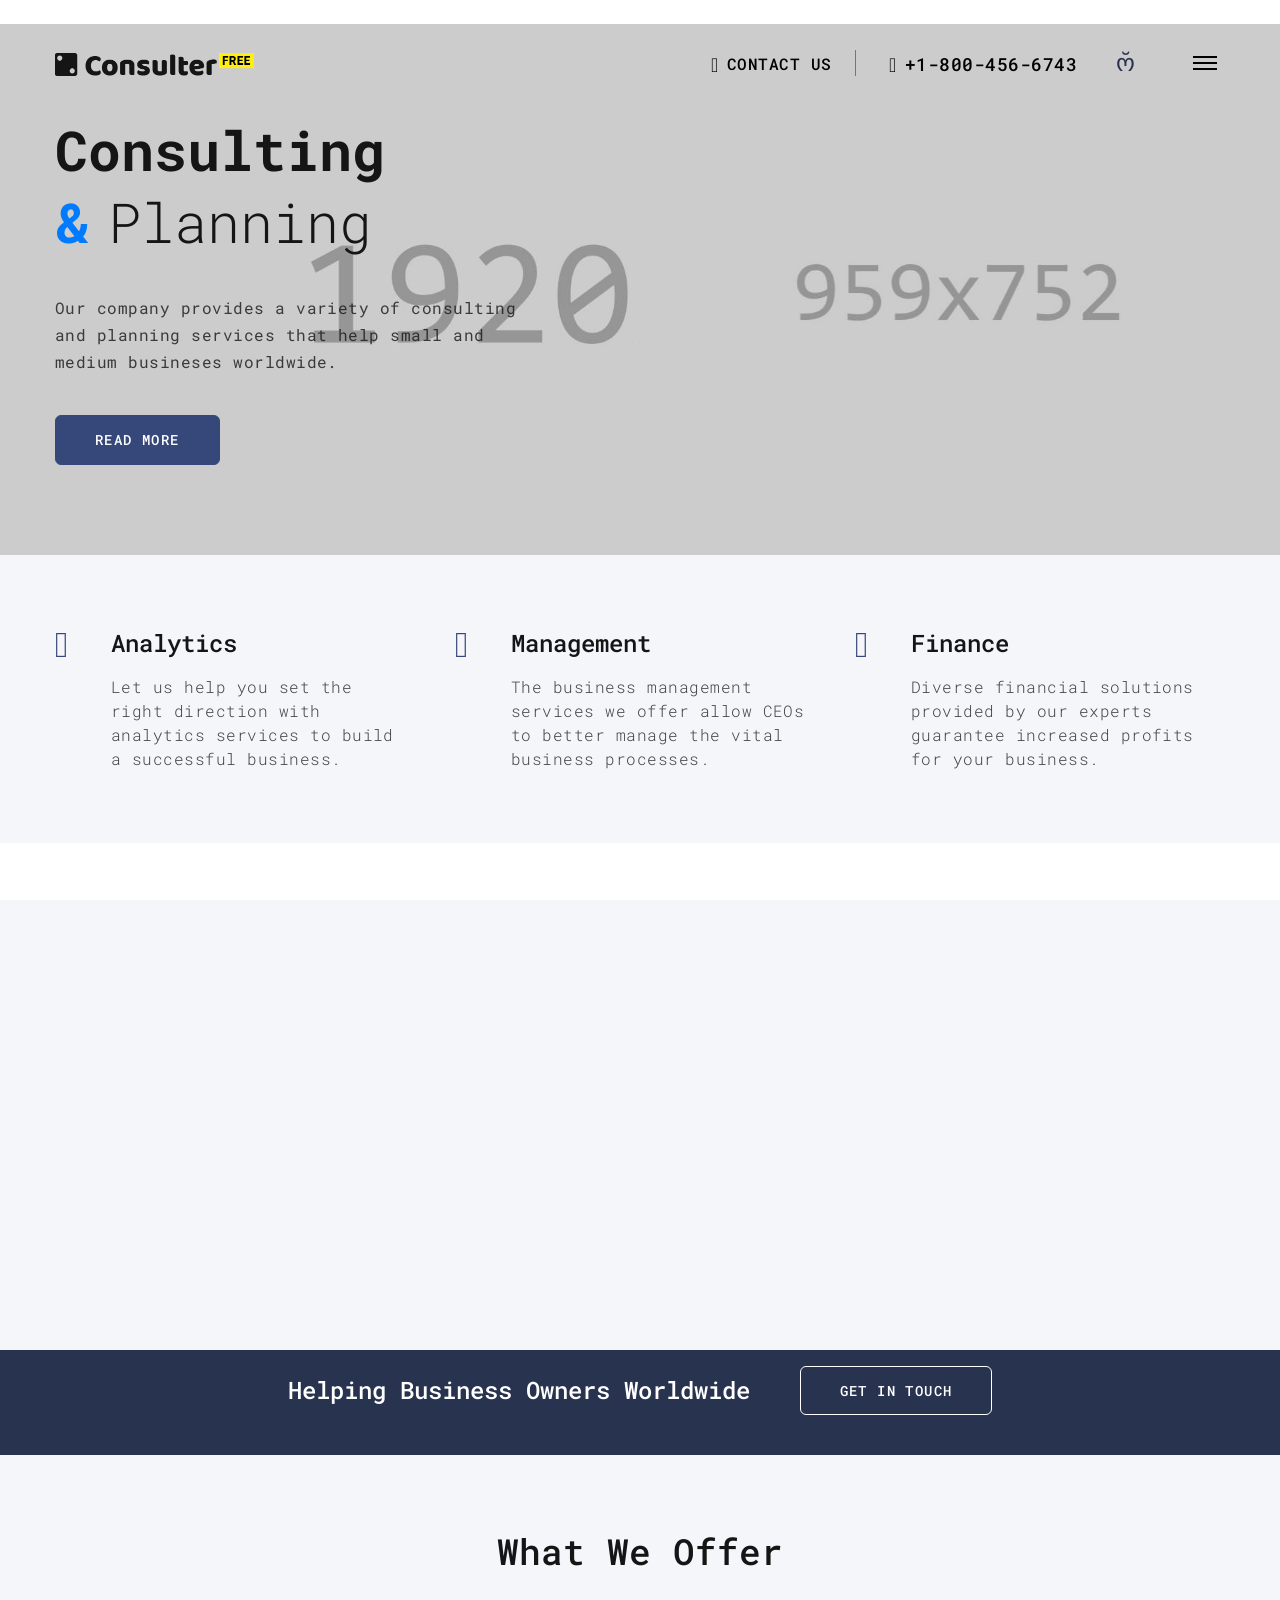
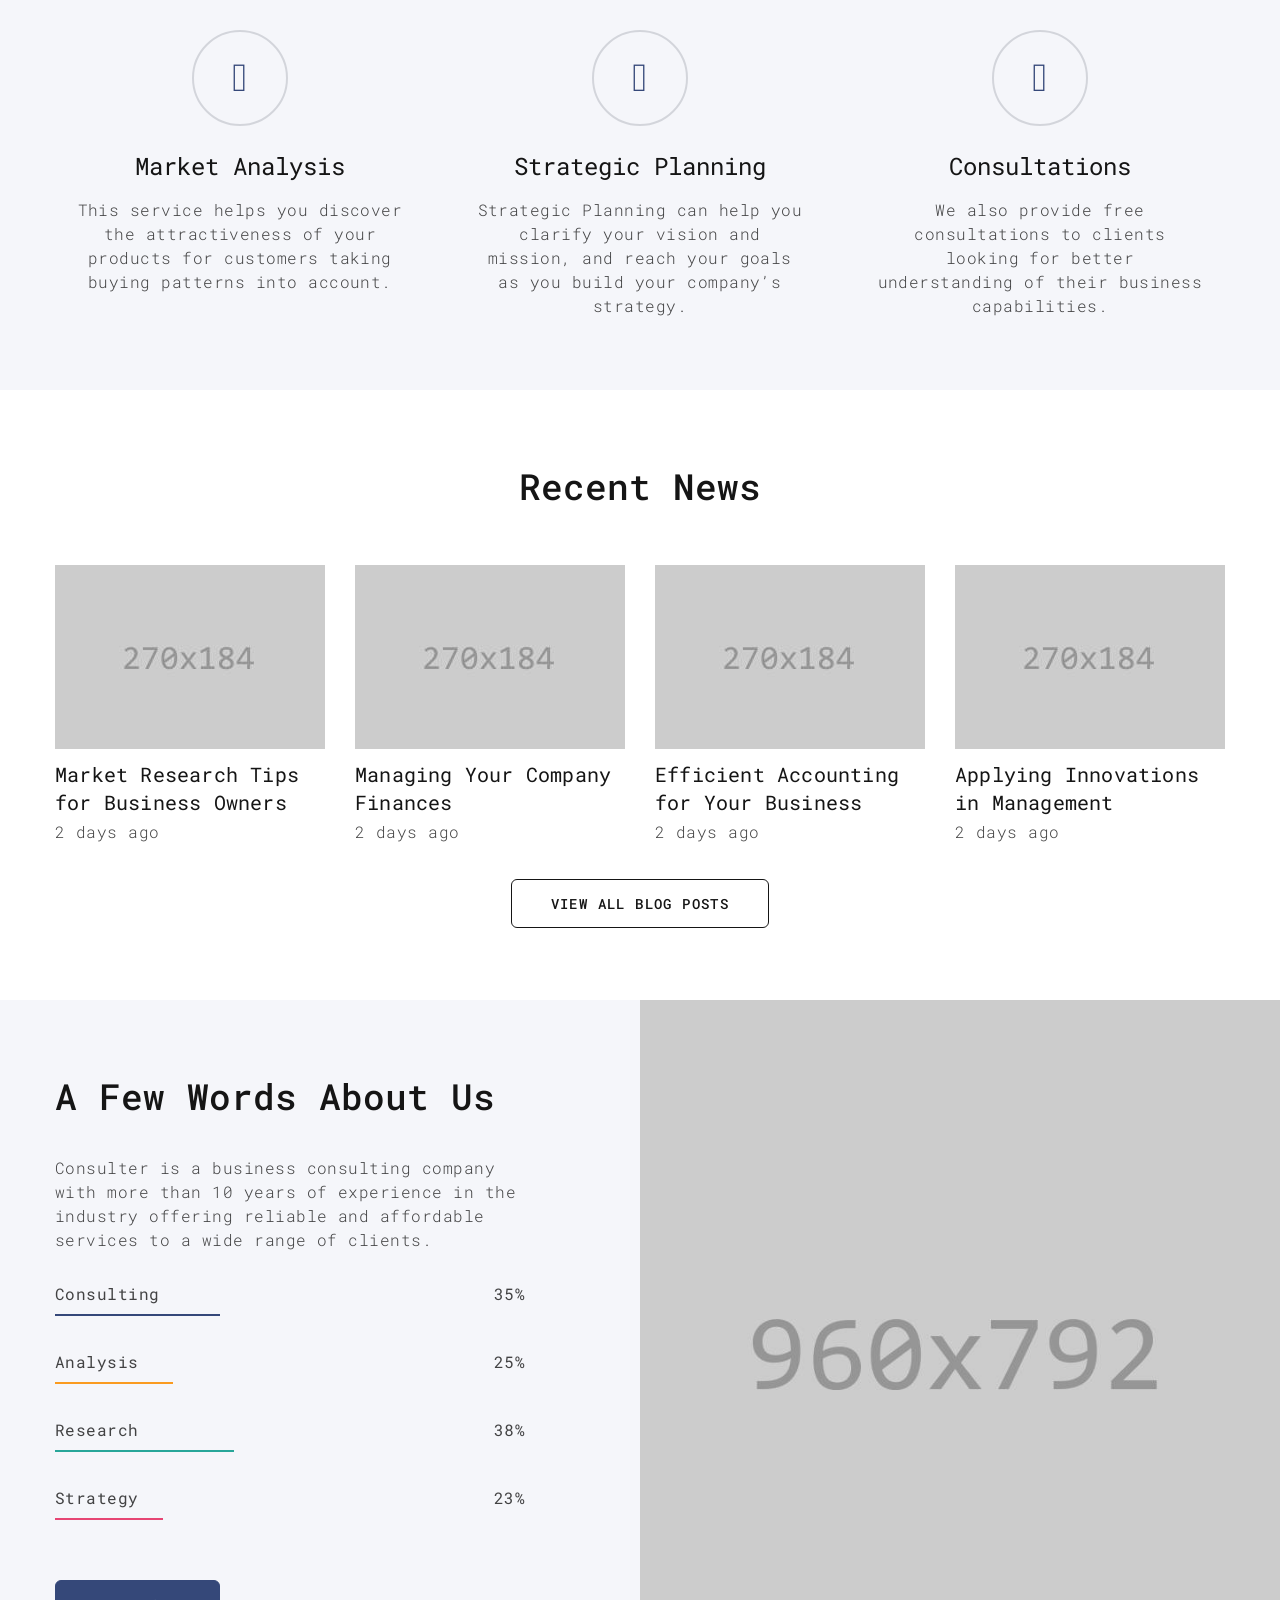
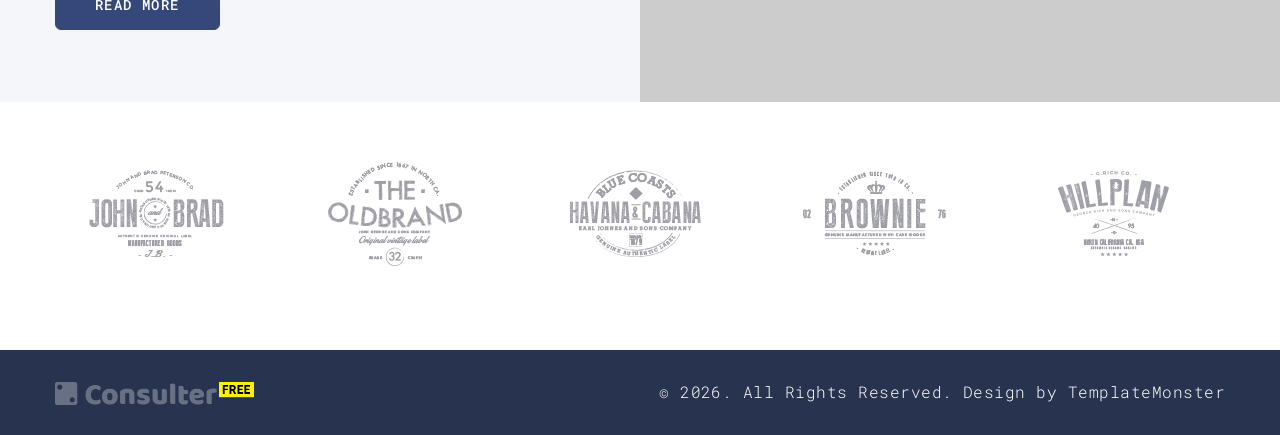
==== index.html @ d1832d79 "Add files via upload" ====
<!DOCTYPE html>
<html class="wide wow-animation" lang="en">
  <head>
    <title>Home</title>
    <meta name="format-detection" content="telephone=no">
    <meta name="viewport" content="width=device-width height=device-height initial-scale=1.0 maximum-scale=1.0 user-scalable=0">
    <meta http-equiv="X-UA-Compatible" content="IE=edge">
    <meta charset="utf-8">
    <link rel="icon" href="images/favicon.ico" type="image/x-icon">
    <!-- Stylesheets-->
    <link rel="stylesheet" type="text/css" href="//fonts.googleapis.com/css?family=Roboto+Mono:300,400,500,700">
    <link rel="stylesheet" href="css/bootstrap.css">
    <link rel="stylesheet" href="css/fonts.css">
    <link rel="stylesheet" href="css/style.css">
    <!--[if lt IE 10]>
    <div style="background: #212121; padding: 10px 0; box-shadow: 3px 3px 5px 0 rgba(0,0,0,.3); clear: both; text-align:center; position: relative; z-index:1;"><a href="http://windows.microsoft.com/en-US/internet-explorer/"><img src="images/ie8-panel/warning_bar_0000_us.jpg" border="0" height="42" width="820" alt="You are using an outdated browser. For a faster, safer browsing experience, upgrade for free today."></a></div>
    <script src="js/html5shiv.min.js"></script>
    <![endif]-->
  </head>
  <body>
    <div class="page">
      <!-- Page Header--><a class="banner banner-top" href="https://www.templatemonster.com/website-templates/monstroid2.html" target="_blank"><img src="images/monstroid.jpg" alt="" height="0"/></a>
      <header class="section page-header" style="position: relative">
        <!-- RD Navbar-->
        <div class="rd-navbar-wrap rd-navbar-absolute">
          <nav class="rd-navbar rd-navbar-thin" data-layout="rd-navbar-fixed" data-sm-layout="rd-navbar-fixed" data-md-layout="rd-navbar-fixed" data-md-device-layout="rd-navbar-fixed" data-lg-layout="rd-navbar-static" data-lg-device-layout="rd-navbar-fixed" data-xl-layout="rd-navbar-static" data-xl-device-layout="rd-navbar-fixed" data-xxl-layout="rd-navbar-static" data-xxl-device-layout="rd-navbar-static" data-lg-stick-up-offset="46px" data-xl-stick-up-offset="46px" data-xxl-stick-up-offset="46px" data-lg-stick-up="true" data-xl-stick-up="true" data-xxl-stick-up="true">
            <div class="rd-navbar-main-outer">
              <button class="rd-navbar-collapse-toggle rd-navbar-fixed-element-2" data-rd-navbar-toggle=".rd-navbar-collapse"><span></span></button>
              <div class="rd-navbar-main">
                <!-- RD Navbar Panel-->
                <div class="rd-navbar-panel">
                  <!-- RD Navbar Toggle-->
                  <button class="rd-navbar-toggle" data-rd-navbar-toggle="#rd-navbar-nav-wrap-1, #rd-navbar-hidden-1"><span></span></button>
                  <!-- RD Navbar Brand--><a class="rd-navbar-brand" href="index.html"><img src="images/logo-default-398x45.png" alt="" width="199" height="22"/></a>
                  <div class="rd-navbar-block" id="rd-navbar-hidden-1">
                    <div class="rd-navbar-collapse">
                      <ul class="list-inline-bordered rd-navbar-list">
                        <li><span class="icon mdi mdi-comment-text-outline"></span><a href="contacts.html">Contact us</a></li>
                        <li><span class="icon mdi mdi-cellphone-android"></span><a href="tel:#">+1-800-456-6743</a></li>
                      </ul>
                    </div>
                    <button class="rd-navbar-search-toggle" data-rd-navbar-toggle="#rd-navbar-search-1"><span></span></button>
                  </div>
                </div>
                <!-- RD Navbar Search-->
                <div class="rd-navbar-search" id="rd-navbar-search-1">
                  <form class="rd-search" action="#" data-search-live="rd-search-results-live-1" method="GET">
                    <div class="form-wrap">
                      <label class="form-label" for="rd-navbar-search-form-input-1">Search...</label>
                      <input class="form-input rd-navbar-search-form-input" id="rd-navbar-search-form-input-1" type="text" name="s" autocomplete="off">
                      <div class="rd-search-results-live" id="rd-search-results-live-1"></div>
                    </div>
                    <button class="rd-search-form-submit fa-search" type="submit"></button>
                  </form>
                </div>
                <div class="rd-navbar-nav-wrap" id="rd-navbar-nav-wrap-1">
                  <!-- RD Navbar Brand--><a class="rd-navbar-brand" href="index.html"><img src="images/logo-default-398x45.png" alt="" width="199" height="22"/></a>
                  <!-- RD Navbar Nav-->
                  <ul class="rd-navbar-nav">
                    <li class="rd-nav-item active"><a class="rd-nav-link" href="index.html">Home</a>
                    </li>
                    <li class="rd-nav-item"><a class="rd-nav-link" href="our-founder.html">Our Founder</a>
                    </li>
                    <li class="rd-nav-item"><a class="rd-nav-link" href="typography.html">Typography</a>
                    </li>
                    <li class="rd-nav-item"><a class="rd-nav-link" href="contacts.html">Contacts</a>
                    </li>
                  </ul>
                </div>
              </div>
            </div>
          </nav>
        </div>
      </header>
      <!-- FScreen-->
      <section class="section section-halfscreen bg-image" style="background-image: url(images/header-bg.jpg);">
        <div class="section-halfscreen-inner">
          <div class="section-halfscreen-image wow fadeIn" style="background-image: url(images/screens-1-960x752.jpg);"></div>
          <div class="container">
            <div class="row">
              <div class="col-md-6 col-lg-5">
                <div class="section-halfscreen-content">
                  <div class="wow-outer heading-3">
                    <h2 class="wow fadeInUp" data-wow-delay=".2s"><span class="font-weight-bold">Consulting</span><br><span class="font-weight-bold sumbol text-primary">&</span><span class="font-weight-light">Planning</span></h2>
                  </div>
                  <div class="wow-outer p">
                    <p class="custom-article wow fadeInDown" data-wow-delay=".2s">Our company provides a variety of consulting and planning services that help small and medium busineses worldwide.</p>
                  </div><a class="button button-primary button-winona wow fadeIn" href="#">Read More</a>
                </div>
              </div>
            </div>
          </div>
        </div>
      </section>
      <div class="tabs-horizontal"></div>
      <!-- Small Features-->
      <section class="section section-lg bg-gray-100">
        <div class="container">
          <div class="row row-30">
            <div class="col-sm-6 col-lg-4 wow-outer">
              <!-- Box Minimal-->
              <article class="box-minimal">
                <div class="box-minimal-icon linearicons-pie-chart wow fadeIn"></div>
                <div class="box-minimal-main wow-outer">
                  <h4 class="box-minimal-title wow slideInDown">Analytics</h4>
                  <p class="wow fadeInUpSmall">Let us help you set the right direction with analytics services to build a successful business.</p>
                </div>
              </article>
            </div>
            <div class="col-sm-6 col-lg-4 wow-outer">
              <!-- Box Minimal-->
              <article class="box-minimal">
                <div class="box-minimal-icon linearicons-briefcase wow fadeIn" data-wow-delay=".1s"></div>
                <div class="box-minimal-main wow-outer">
                  <h4 class="box-minimal-title wow slideInDown" data-wow-delay=".1s">Management</h4>
                  <p class="wow fadeInUpSmall" data-wow-delay=".1s">The business management services we offer allow CEOs to better manage the vital business processes.</p>
                </div>
              </article>
            </div>
            <div class="col-sm-6 col-lg-4 wow-outer">
              <!-- Box Minimal-->
              <article class="box-minimal">
                <div class="box-minimal-icon linearicons-credit-card wow fadeIn" data-wow-delay=".2s"></div>
                <div class="box-minimal-main wow-outer">
                  <h4 class="box-minimal-title wow slideInDown" data-wow-delay=".2s">Finance</h4>
                  <p class="wow fadeInUpSmall" data-wow-delay=".2s">Diverse financial solutions provided by our experts guarantee increased profits for your business.</p>
                </div>
              </article>
            </div>
          </div>
        </div>
      </section>
      <!-- Advantages and Achievements-->
      <section class="section section-lg text-center">
        <div class="container">
          <h3 class="wow-outer"><span class="wow slideInUp">Our Achievements</span></h3>
          <p class="wow-outer"><span class="text-width-1 wow slideInDown">Since our establishment in 2002, our team has achieved a lot. Below are some statistics and interesting facts about our business consulting company.</span></p>
          <div class="row row-50">
            <div class="col-6 col-md-3 wow-outer">
              <!-- Counter Minimal-->
              <article class="counter-minimal wow slideInDown">
                <div class="counter-minimal-icon linearicons-star"></div>
                <div class="counter-minimal-main">
                  <div class="counter">12</div>
                </div>
                <h5 class="counter-minimal-title">International Awards</h5>
              </article>
            </div>
            <div class="col-6 col-md-3 wow-outer">
              <!-- Counter Minimal-->
              <article class="counter-minimal wow slideInDown">
                <div class="counter-minimal-icon linearicons-folder"></div>
                <div class="counter-minimal-main">
                  <div class="counter">99</div><span class="value">%</span>
                </div>
                <h5 class="counter-minimal-title">Satisfied Clients</h5>
              </article>
            </div>
            <div class="col-6 col-md-3 wow-outer">
              <!-- Counter Minimal-->
              <article class="counter-minimal wow slideInDown">
                <div class="counter-minimal-icon linearicons-flag"></div>
                <div class="counter-minimal-main">
                  <div class="counter">15</div>
                </div>
                <h5 class="counter-minimal-title">Years of Experience</h5>
              </article>
            </div>
            <div class="col-6 col-md-3 wow-outer">
              <!-- Counter Minimal-->
              <article class="counter-minimal wow slideInDown">
                <div class="counter-minimal-icon linearicons-lamp"></div>
                <div class="counter-minimal-main">
                  <div class="counter">54</div>
                </div>
                <h5 class="counter-minimal-title">Qualified Employees</h5>
              </article>
            </div>
          </div>
        </div>
      </section>
      <!-- CTA Thin-->
      <section class="section section-xs bg-primary-darken text-center">
        <div class="container">
          <div class="row justify-content-center">
            <div class="col-sm-10 col-md-12">
              <div class="box-cta-thin">
                <h4 class="title wow-outer"><span class="wow slideInRight">Helping Business Owners Worldwide</span></h4>
                <div class="wow-outer button-outer"><a class="button button-white-outline button-winona wow slideInLeft" href="contacts.html">Get in Touch</a></div>
              </div>
            </div>
          </div>
        </div>
      </section>
      <!-- Services-->
      <section class="section section-lg bg-gray-100 text-center">
        <div class="container">
          <h3 class="wow-outer"><span class="wow slideInUp">What We Offer</span></h3>
          <div class="row row-30">
            <div class="col-sm-6 col-lg-4 wow-outer">
              <!-- Box Creative-->
              <article class="box-creative wow slideInDown">
                <div class="box-creative-icon linearicons-power"></div>
                <h4 class="box-creative-title"><a href="#">Market Analysis</a></h4>
                <p>This service helps you discover the attractiveness of your products for customers taking buying patterns into account.</p>
              </article>
            </div>
            <div class="col-sm-6 col-lg-4 wow-outer">
              <!-- Box Creative-->
              <article class="box-creative wow slideInDown" data-wow-delay=".05s">
                <div class="box-creative-icon linearicons-binoculars"></div>
                <h4 class="box-creative-title"><a href="#">Strategic Planning</a></h4>
                <p>Strategic Planning can help you clarify your vision and mission, and reach your goals as you build your company’s strategy.</p>
              </article>
            </div>
            <div class="col-sm-6 col-lg-4 wow-outer">
              <!-- Box Creative-->
              <article class="box-creative wow slideInDown" data-wow-delay=".1s">
                <div class="box-creative-icon linearicons-bubble-text"></div>
                <h4 class="box-creative-title"><a href="#">Consultations</a></h4>
                <p>We also provide free consultations to clients looking for better understanding of their business capabilities.</p>
              </article>
            </div>
          </div>
        </div>
      </section>
      <!-- Recent News-->
      <section class="section section-lg text-center">
        <div class="container">
          <h3 class="wow-outer"><span class="wow slideInDown">Recent News</span></h3>
          <div class="row row-30">
            <div class="col-sm-6 col-md-4 col-lg-3 wow-outer">
              <!-- Post Tiny-->
              <article class="post-tiny wow fadeSlideInDown"><a class="post-tiny-media" href="#"><img src="images/blog-layouts-1-270x184.jpg" alt="" width="270" height="184"/></a>
                <h5 class="post-tiny-title"><a href="#">Market Research Tips for Business Owners</a></h5>
                <time class="post-tiny-time" datetime="2017">2 days ago</time>
              </article>
            </div>
            <div class="col-sm-6 col-md-4 col-lg-3 wow-outer">
              <!-- Post Tiny-->
              <article class="post-tiny wow fadeSlideInDown" data-wow-delay=".05s"><a class="post-tiny-media" href="#"><img src="images/blog-layouts-2-270x184.jpg" alt="" width="270" height="184"/></a>
                <h5 class="post-tiny-title"><a href="#">Managing Your Company Finances</a></h5>
                <time class="post-tiny-time" datetime="2017">2 days ago</time>
              </article>
            </div>
            <div class="col-sm-6 col-md-4 col-lg-3 wow-outer">
              <!-- Post Tiny-->
              <article class="post-tiny wow fadeSlideInDown" data-wow-delay=".1s"><a class="post-tiny-media" href="#"><img src="images/blog-layouts-3-270x184.jpg" alt="" width="270" height="184"/></a>
                <h5 class="post-tiny-title"><a href="#">Efficient Accounting for Your Business</a></h5>
                <time class="post-tiny-time" datetime="2017">2 days ago</time>
              </article>
            </div>
            <div class="col-sm-6 col-md-4 col-lg-3 wow-outer">
              <!-- Post Tiny-->
              <article class="post-tiny wow fadeSlideInDown" data-wow-delay=".15s"><a class="post-tiny-media" href="#"><img src="images/blog-layouts-4-270x184.jpg" alt="" width="270" height="184"/></a>
                <h5 class="post-tiny-title"><a href="#">Applying Innovations in Management</a></h5>
                <time class="post-tiny-time" datetime="2017">2 days ago</time>
              </article>
            </div>
          </div>
          <div class="wow-outer button-outer offset-top-2"><a class="button button-dark-outline button-winona wow slideInUp" href="#">View all Blog posts</a></div>
        </div>
      </section>
      <!-- A Few Words About Us-->
      <section class="section bg-gray-100">
        <div class="range justify-content-xl-between">
          <div class="cell-lg-6 cell-xl-5 align-self-center container">
            <div class="row">
              <div class="col-md-10 cell-inner">
                <div class="section-lg inset-right-2">
                  <h3 class="wow-outer"><span class="wow slideInDown">A Few Words About Us</span></h3>
                  <p class="wow fadeIn">Consulter is a business consulting company with more than 10 years of experience in the industry offering reliable and affordable services to a wide range of clients.</p>
                  <div class="progress-linear-outer wow-outer">
                          <!-- Linear progress bar-->
                          <article class="progress-linear wow slideInDown" data-wow-delay=".05s">
                            <div class="progress-header">
                              <p>Consulting</p><span class="progress-value">90</span>
                            </div>
                            <div class="progress-bar-linear-wrap">
                              <div class="progress-bar-linear"></div>
                            </div>
                          </article>
                  </div>
                  <div class="progress-linear-outer wow-outer">
                          <!-- Linear progress bar-->
                          <article class="progress-linear progress-linear-color-1 wow slideInDown" data-wow-delay=".1s">
                            <div class="progress-header">
                              <p>Analysis</p><span class="progress-value">65</span>
                            </div>
                            <div class="progress-bar-linear-wrap">
                              <div class="progress-bar-linear"></div>
                            </div>
                          </article>
                  </div>
                  <div class="progress-linear-outer wow-outer">
                          <!-- Linear progress bar-->
                          <article class="progress-linear progress-linear-color-2 wow slideInDown" data-wow-delay=".15s">
                            <div class="progress-header">
                              <p>Research</p><span class="progress-value">100</span>
                            </div>
                            <div class="progress-bar-linear-wrap">
                              <div class="progress-bar-linear"></div>
                            </div>
                          </article>
                  </div>
                  <div class="progress-linear-outer wow-outer">
                          <!-- Linear progress bar-->
                          <article class="progress-linear progress-linear-color-3 wow slideInDown" data-wow-delay=".2s">
                            <div class="progress-header">
                              <p>Strategy</p><span class="progress-value">75</span>
                            </div>
                            <div class="progress-bar-linear-wrap">
                              <div class="progress-bar-linear"></div>
                            </div>
                          </article>
                  </div>
                  <div class="wow-outer button-outer"><a class="button button-primary button-winona wow slideInUp" href="about-me.html">Read more</a></div>
                </div>
              </div>
            </div>
          </div>
          <div class="cell-lg-6 height-fill">
            <div class="figure-card">
              <div class="figure-card-sizer"></div><img src="images/screens-2-960x762.jpg" alt="" width="960" height="762"/>
            </div>
          </div>
        </div>
      </section>
      <!-- Partners-->
      <section class="section section-sm text-center">
        <div class="container">
          <!-- Owl Carousel-->
          <div class="owl-carousel owl-carousel-1" data-items="2" data-sm-items="3" data-md-items="4" data-lg-items="5" data-dots="true" data-nav="false" data-stage-padding="0" data-loop="true" data-margin="30" data-mouse-drag="false">
            <div class="item wow-outer">
              <div class="wow slideInLeft"><a class="link-image" href="#"><img src="images/logo-john-brad-135x87.png" alt="" width="135" height="87"/></a></div>
            </div>
            <div class="item wow-outer">
              <div class="wow slideInLeft" data-wow-delay=".05s"><a class="link-image" href="#"><img src="images/logo-the-oldbrand-134x104.png" alt="" width="134" height="104"/></a></div>
            </div>
            <div class="item wow-outer">
              <div class="wow slideInLeft" data-wow-delay=".1s"><a class="link-image" href="#"><img src="images/logo-havana-cabana-132x87.png" alt="" width="132" height="87"/></a></div>
            </div>
            <div class="item wow-outer">
              <div class="wow slideInLeft" data-wow-delay=".15s"><a class="link-image" href="#"><img src="images/logo-brownie-143x85.png" alt="" width="143" height="85"/></a></div>
            </div>
            <div class="item wow-outer">
              <div class="wow slideInLeft" data-wow-delay=".2s"><a class="link-image" href="#"><img src="images/logo-hillplan-111x85.png" alt="" width="111" height="85"/></a></div>
            </div>
          </div>
        </div>
      </section>
      <!-- Page Footer--><a class="banner" href="https://www.templatemonster.com/website-templates/monstroid2.html" target="_blank"><img src="images/monstroid_big.jpg" alt="" height="0"/></a>
      <footer class="section footer-minimal bg-primary-darken">
        <div class="container"> 
          <div class="footer-minimal-inner"><a class="brand" href="index.html"><img src="images/logo-light-398x45.png" alt="" width="199" height="22"/></a>
            <!-- Rights-->
            <p class="rights"><span>&copy;&nbsp;</span><span class="copyright-year"></span>. All Rights Reserved. Design by <a href="https://www.templatemonster.com">TemplateMonster</a></p>
          </div>
        </div>
      </footer>
    </div>
    <div class="preloader"> 
      <div class="preloader-logo"><img src="images/logo-default-398x45.png" alt="" width="199" height="22"/>
      </div>
      <div class="preloader-body">
        <div id="loadingProgressG">
          <div class="loadingProgressG" id="loadingProgressG_1"></div>
        </div>
      </div>
    </div>
    <!-- Global Mailform Output-->
    <div class="snackbars" id="form-output-global"></div>
    <!-- Javascript-->
    <script src="js/core.min.js"></script>
    <script src="js/script.js"></script>
  </body>
</html>
---- css/fonts.css ----
/*
*
* Fonts
*//*
*
* Font Awesome Icons 4.7.0
* --------------------------------------------------
*/@font-face {	font-family: 'FontAwesome';	src: url("../fonts/fontawesome-webfont.eot?v=4.7.0");	src: url("../fonts/fontawesome-webfont.eot?#iefix&v=4.7.0") format("embedded-opentype"), url("../fonts/fontawesome-webfont.woff2?v=4.7.0") format("woff2"), url("../fonts/fontawesome-webfont.woff?v=4.7.0") format("woff"), url("../fonts/fontawesome-webfont.ttf?v=4.7.0") format("truetype"), url("../fonts/fontawesome-webfont.svg?v=4.7.0#fontawesomeregular") format("svg");	font-weight: normal;	font-style: normal;}.fa {	display: inline-block;	font-family: 'FontAwesome';	font-size: inherit;	text-rendering: auto;	-webkit-font-smoothing: antialiased;	-moz-osx-font-smoothing: grayscale;}[class*='fa-']:before {	font-weight: 400;	font-family: 'FontAwesome';}/* makes the font 33% larger relative to the icon container */.fa-lg {	font-size: 1.33333333em;	line-height: 0.75em;	vertical-align: -15%;}.fa-2x {	font-size: 2em;}.fa-3x {	font-size: 3em;}.fa-4x {	font-size: 4em;}.fa-5x {	font-size: 5em;}.fa-fw {	width: 1.28571429em;	text-align: center;}.fa-ul {	padding-left: 0;	margin-left: 2.14285714em;	list-style-type: none;}.fa-ul > li {	position: relative;}.fa-li {	position: absolute;	left: -2.14285714em;	width: 2.14285714em;	top: 0.14285714em;	text-align: center;}.fa-li.fa-lg {	left: -1.85714286em;}.fa-border {	padding: .2em .25em .15em;	border: solid 0.08em #eeeeee;	border-radius: .1em;}.fa-pull-left {	float: left;}.fa-pull-right {	float: right;}.fa.fa-pull-left {	margin-right: .3em;}.fa.fa-pull-right {	margin-left: .3em;}/* Deprecated as of 4.4.0 */.pull-right {	float: right;}.pull-left {	float: left;}.fa.pull-left {	margin-right: .3em;}.fa.pull-right {	margin-left: .3em;}.fa-spin {	-webkit-animation: fa-spin 2s infinite linear;	animation: fa-spin 2s infinite linear;}.fa-pulse {	-webkit-animation: fa-spin 1s infinite steps(8);	animation: fa-spin 1s infinite steps(8);}@-webkit-keyframes fa-spin {	0% {		-webkit-transform: rotate(0deg);		transform: rotate(0deg);	}	100% {		-webkit-transform: rotate(359deg);		transform: rotate(359deg);	}}@keyframes fa-spin {	0% {		-webkit-transform: rotate(0deg);		transform: rotate(0deg);	}	100% {		-webkit-transform: rotate(359deg);		transform: rotate(359deg);	}}.fa-rotate-90 {	-ms-filter: "progid:DXImageTransform.Microsoft.BasicImage(rotation=1)";	-webkit-transform: rotate(90deg);	-ms-transform: rotate(90deg);	transform: rotate(90deg);}.fa-rotate-180 {	-ms-filter: "progid:DXImageTransform.Microsoft.BasicImage(rotation=2)";	-webkit-transform: rotate(180deg);	-ms-transform: rotate(180deg);	transform: rotate(180deg);}.fa-rotate-270 {	-ms-filter: "progid:DXImageTransform.Microsoft.BasicImage(rotation=3)";	-webkit-transform: rotate(270deg);	-ms-transform: rotate(270deg);	transform: rotate(270deg);}.fa-flip-horizontal {	-ms-filter: "progid:DXImageTransform.Microsoft.BasicImage(rotation=0, mirror=1)";	-webkit-transform: scale(-1, 1);	-ms-transform: scale(-1, 1);	transform: scale(-1, 1);}.fa-flip-vertical {	-ms-filter: "progid:DXImageTransform.Microsoft.BasicImage(rotation=2, mirror=1)";	-webkit-transform: scale(1, -1);	-ms-transform: scale(1, -1);	transform: scale(1, -1);}:root .fa-rotate-90,:root .fa-rotate-180,:root .fa-rotate-270,:root .fa-flip-horizontal,:root .fa-flip-vertical {	filter: none;}.fa-stack {	position: relative;	display: inline-block;	width: 2em;	height: 2em;	line-height: 2em;	vertical-align: middle;}.fa-stack-1x,.fa-stack-2x {	position: absolute;	left: 0;	width: 100%;	text-align: center;}.fa-stack-1x {	line-height: inherit;}.fa-stack-2x {	font-size: 2em;}.fa-inverse {	color: #ffffff;}/* Font Awesome uses the Unicode Private Use Area (PUA) to ensure screen
   readers do not read off random characters that represent icons */.fa-glass:before {	content: "\f000";}.fa-music:before {	content: "\f001";}.fa-search:before {	content: "\f002";}.fa-envelope-o:before {	content: "\f003";}.fa-heart:before {	content: "\f004";}.fa-star:before {	content: "\f005";}.fa-star-o:before {	content: "\f006";}.fa-user:before {	content: "\f007";}.fa-film:before {	content: "\f008";}.fa-th-large:before {	content: "\f009";}.fa-th:before {	content: "\f00a";}.fa-th-list:before {	content: "\f00b";}.fa-check:before {	content: "\f00c";}.fa-remove:before,.fa-close:before,.fa-times:before {	content: "\f00d";}.fa-search-plus:before {	content: "\f00e";}.fa-search-minus:before {	content: "\f010";}.fa-power-off:before {	content: "\f011";}.fa-signal:before {	content: "\f012";}.fa-gear:before,.fa-cog:before {	content: "\f013";}.fa-trash-o:before {	content: "\f014";}.fa-home:before {	content: "\f015";}.fa-file-o:before {	content: "\f016";}.fa-clock-o:before {	content: "\f017";}.fa-road:before {	content: "\f018";}.fa-download:before {	content: "\f019";}.fa-arrow-circle-o-down:before {	content: "\f01a";}.fa-arrow-circle-o-up:before {	content: "\f01b";}.fa-inbox:before {	content: "\f01c";}.fa-play-circle-o:before {	content: "\f01d";}.fa-rotate-right:before,.fa-repeat:before {	content: "\f01e";}.fa-refresh:before {	content: "\f021";}.fa-list-alt:before {	content: "\f022";}.fa-lock:before {	content: "\f023";}.fa-flag:before {	content: "\f024";}.fa-headphones:before {	content: "\f025";}.fa-volume-off:before {	content: "\f026";}.fa-volume-down:before {	content: "\f027";}.fa-volume-up:before {	content: "\f028";}.fa-qrcode:before {	content: "\f029";}.fa-barcode:before {	content: "\f02a";}.fa-tag:before {	content: "\f02b";}.fa-tags:before {	content: "\f02c";}.fa-book:before {	content: "\f02d";}.fa-bookmark:before {	content: "\f02e";}.fa-print:before {	content: "\f02f";}.fa-camera:before {	content: "\f030";}.fa-font:before {	content: "\f031";}.fa-bold:before {	content: "\f032";}.fa-italic:before {	content: "\f033";}.fa-text-height:before {	content: "\f034";}.fa-text-width:before {	content: "\f035";}.fa-align-left:before {	content: "\f036";}.fa-align-center:before {	content: "\f037";}.fa-align-right:before {	content: "\f038";}.fa-align-justify:before {	content: "\f039";}.fa-list:before {	content: "\f03a";}.fa-dedent:before,.fa-outdent:before {	content: "\f03b";}.fa-indent:before {	content: "\f03c";}.fa-video-camera:before {	content: "\f03d";}.fa-photo:before,.fa-image:before,.fa-picture-o:before {	content: "\f03e";}.fa-pencil:before {	content: "\f040";}.fa-map-marker:before {	content: "\f041";}.fa-adjust:before {	content: "\f042";}.fa-tint:before {	content: "\f043";}.fa-edit:before,.fa-pencil-square-o:before {	content: "\f044";}.fa-share-square-o:before {	content: "\f045";}.fa-check-square-o:before {	content: "\f046";}.fa-arrows:before {	content: "\f047";}.fa-step-backward:before {	content: "\f048";}.fa-fast-backward:before {	content: "\f049";}.fa-backward:before {	content: "\f04a";}.fa-play:before {	content: "\f04b";}.fa-pause:before {	content: "\f04c";}.fa-stop:before {	content: "\f04d";}.fa-forward:before {	content: "\f04e";}.fa-fast-forward:before {	content: "\f050";}.fa-step-forward:before {	content: "\f051";}.fa-eject:before {	content: "\f052";}.fa-chevron-left:before {	content: "\f053";}.fa-chevron-right:before {	content: "\f054";}.fa-plus-circle:before {	content: "\f055";}.fa-minus-circle:before {	content: "\f056";}.fa-times-circle:before {	content: "\f057";}.fa-check-circle:before {	content: "\f058";}.fa-question-circle:before {	content: "\f059";}.fa-info-circle:before {	content: "\f05a";}.fa-crosshairs:before {	content: "\f05b";}.fa-times-circle-o:before {	content: "\f05c";}.fa-check-circle-o:before {	content: "\f05d";}.fa-ban:before {	content: "\f05e";}.fa-arrow-left:before {	content: "\f060";}.fa-arrow-right:before {	content: "\f061";}.fa-arrow-up:before {	content: "\f062";}.fa-arrow-down:before {	content: "\f063";}.fa-mail-forward:before,.fa-share:before {	content: "\f064";}.fa-expand:before {	content: "\f065";}.fa-compress:before {	content: "\f066";}.fa-plus:before {	content: "\f067";}.fa-minus:before {	content: "\f068";}.fa-asterisk:before {	content: "\f069";}.fa-exclamation-circle:before {	content: "\f06a";}.fa-gift:before {	content: "\f06b";}.fa-leaf:before {	content: "\f06c";}.fa-fire:before {	content: "\f06d";}.fa-eye:before {	content: "\f06e";}.fa-eye-slash:before {	content: "\f070";}.fa-warning:before,.fa-exclamation-triangle:before {	content: "\f071";}.fa-plane:before {	content: "\f072";}.fa-calendar:before {	content: "\f073";}.fa-random:before {	content: "\f074";}.fa-comment:before {	content: "\f075";}.fa-magnet:before {	content: "\f076";}.fa-chevron-up:before {	content: "\f077";}.fa-chevron-down:before {	content: "\f078";}.fa-retweet:before {	content: "\f079";}.fa-shopping-cart:before {	content: "\f07a";}.fa-folder:before {	content: "\f07b";}.fa-folder-open:before {	content: "\f07c";}.fa-arrows-v:before {	content: "\f07d";}.fa-arrows-h:before {	content: "\f07e";}.fa-bar-chart-o:before,.fa-bar-chart:before {	content: "\f080";}.fa-twitter-square:before {	content: "\f081";}.fa-facebook-square:before {	content: "\f082";}.fa-camera-retro:before {	content: "\f083";}.fa-key:before {	content: "\f084";}.fa-gears:before,.fa-cogs:before {	content: "\f085";}.fa-comments:before {	content: "\f086";}.fa-thumbs-o-up:before {	content: "\f087";}.fa-thumbs-o-down:before {	content: "\f088";}.fa-star-half:before {	content: "\f089";}.fa-heart-o:before {	content: "\f08a";}.fa-sign-out:before {	content: "\f08b";}.fa-linkedin-square:before {	content: "\f08c";}.fa-thumb-tack:before {	content: "\f08d";}.fa-external-link:before {	content: "\f08e";}.fa-sign-in:before {	content: "\f090";}.fa-trophy:before {	content: "\f091";}.fa-github-square:before {	content: "\f092";}.fa-upload:before {	content: "\f093";}.fa-lemon-o:before {	content: "\f094";}.fa-phone:before {	content: "\f095";}.fa-square-o:before {	content: "\f096";}.fa-bookmark-o:before {	content: "\f097";}.fa-phone-square:before {	content: "\f098";}.fa-twitter:before {	content: "\f099";}.fa-facebook-f:before,.fa-facebook:before {	content: "\f09a";}.fa-github:before {	content: "\f09b";}.fa-unlock:before {	content: "\f09c";}.fa-credit-card:before {	content: "\f09d";}.fa-feed:before,.fa-rss:before {	content: "\f09e";}.fa-hdd-o:before {	content: "\f0a0";}.fa-bullhorn:before {	content: "\f0a1";}.fa-bell:before {	content: "\f0f3";}.fa-certificate:before {	content: "\f0a3";}.fa-hand-o-right:before {	content: "\f0a4";}.fa-hand-o-left:before {	content: "\f0a5";}.fa-hand-o-up:before {	content: "\f0a6";}.fa-hand-o-down:before {	content: "\f0a7";}.fa-arrow-circle-left:before {	content: "\f0a8";}.fa-arrow-circle-right:before {	content: "\f0a9";}.fa-arrow-circle-up:before {	content: "\f0aa";}.fa-arrow-circle-down:before {	content: "\f0ab";}.fa-globe:before {	content: "\f0ac";}.fa-wrench:before {	content: "\f0ad";}.fa-tasks:before {	content: "\f0ae";}.fa-filter:before {	content: "\f0b0";}.fa-briefcase:before {	content: "\f0b1";}.fa-arrows-alt:before {	content: "\f0b2";}.fa-group:before,.fa-users:before {	content: "\f0c0";}.fa-chain:before,.fa-link:before {	content: "\f0c1";}.fa-cloud:before {	content: "\f0c2";}.fa-flask:before {	content: "\f0c3";}.fa-cut:before,.fa-scissors:before {	content: "\f0c4";}.fa-copy:before,.fa-files-o:before {	content: "\f0c5";}.fa-paperclip:before {	content: "\f0c6";}.fa-save:before,.fa-floppy-o:before {	content: "\f0c7";}.fa-square:before {	content: "\f0c8";}.fa-navicon:before,.fa-reorder:before,.fa-bars:before {	content: "\f0c9";}.fa-list-ul:before {	content: "\f0ca";}.fa-list-ol:before {	content: "\f0cb";}.fa-strikethrough:before {	content: "\f0cc";}.fa-underline:before {	content: "\f0cd";}.fa-table:before {	content: "\f0ce";}.fa-magic:before {	content: "\f0d0";}.fa-truck:before {	content: "\f0d1";}.fa-pinterest:before {	content: "\f0d2";}.fa-pinterest-square:before {	content: "\f0d3";}.fa-google-plus-square:before {	content: "\f0d4";}.fa-google-plus:before {	content: "\f0d5";}.fa-money:before {	content: "\f0d6";}.fa-caret-down:before {	content: "\f0d7";}.fa-caret-up:before {	content: "\f0d8";}.fa-caret-left:before {	content: "\f0d9";}.fa-caret-right:before {	content: "\f0da";}.fa-columns:before {	content: "\f0db";}.fa-unsorted:before,.fa-sort:before {	content: "\f0dc";}.fa-sort-down:before,.fa-sort-desc:before {	content: "\f0dd";}.fa-sort-up:before,.fa-sort-asc:before {	content: "\f0de";}.fa-envelope:before {	content: "\f0e0";}.fa-linkedin:before {	content: "\f0e1";}.fa-rotate-left:before,.fa-undo:before {	content: "\f0e2";}.fa-legal:before,.fa-gavel:before {	content: "\f0e3";}.fa-dashboard:before,.fa-tachometer:before {	content: "\f0e4";}.fa-comment-o:before {	content: "\f0e5";}.fa-comments-o:before {	content: "\f0e6";}.fa-flash:before,.fa-bolt:before {	content: "\f0e7";}.fa-sitemap:before {	content: "\f0e8";}.fa-umbrella:before {	content: "\f0e9";}.fa-paste:before,.fa-clipboard:before {	content: "\f0ea";}.fa-lightbulb-o:before {	content: "\f0eb";}.fa-exchange:before {	content: "\f0ec";}.fa-cloud-download:before {	content: "\f0ed";}.fa-cloud-upload:before {	content: "\f0ee";}.fa-user-md:before {	content: "\f0f0";}.fa-stethoscope:before {	content: "\f0f1";}.fa-suitcase:before {	content: "\f0f2";}.fa-bell-o:before {	content: "\f0a2";}.fa-coffee:before {	content: "\f0f4";}.fa-cutlery:before {	content: "\f0f5";}.fa-file-text-o:before {	content: "\f0f6";}.fa-building-o:before {	content: "\f0f7";}.fa-hospital-o:before {	content: "\f0f8";}.fa-ambulance:before {	content: "\f0f9";}.fa-medkit:before {	content: "\f0fa";}.fa-fighter-jet:before {	content: "\f0fb";}.fa-beer:before {	content: "\f0fc";}.fa-h-square:before {	content: "\f0fd";}.fa-plus-square:before {	content: "\f0fe";}.fa-angle-double-left:before {	content: "\f100";}.fa-angle-double-right:before {	content: "\f101";}.fa-angle-double-up:before {	content: "\f102";}.fa-angle-double-down:before {	content: "\f103";}.fa-angle-left:before {	content: "\f104";}.fa-angle-right:before {	content: "\f105";}.fa-angle-up:before {	content: "\f106";}.fa-angle-down:before {	content: "\f107";}.fa-desktop:before {	content: "\f108";}.fa-laptop:before {	content: "\f109";}.fa-tablet:before {	content: "\f10a";}.fa-mobile-phone:before,.fa-mobile:before {	content: "\f10b";}.fa-circle-o:before {	content: "\f10c";}.fa-quote-left:before {	content: "\f10d";}.fa-quote-right:before {	content: "\f10e";}.fa-spinner:before {	content: "\f110";}.fa-circle:before {	content: "\f111";}.fa-mail-reply:before,.fa-reply:before {	content: "\f112";}.fa-github-alt:before {	content: "\f113";}.fa-folder-o:before {	content: "\f114";}.fa-folder-open-o:before {	content: "\f115";}.fa-smile-o:before {	content: "\f118";}.fa-frown-o:before {	content: "\f119";}.fa-meh-o:before {	content: "\f11a";}.fa-gamepad:before {	content: "\f11b";}.fa-keyboard-o:before {	content: "\f11c";}.fa-flag-o:before {	content: "\f11d";}.fa-flag-checkered:before {	content: "\f11e";}.fa-terminal:before {	content: "\f120";}.fa-code:before {	content: "\f121";}.fa-mail-reply-all:before,.fa-reply-all:before {	content: "\f122";}.fa-star-half-empty:before,.fa-star-half-full:before,.fa-star-half-o:before {	content: "\f123";}.fa-location-arrow:before {	content: "\f124";}.fa-crop:before {	content: "\f125";}.fa-code-fork:before {	content: "\f126";}.fa-unlink:before,.fa-chain-broken:before {	content: "\f127";}.fa-question:before {	content: "\f128";}.fa-info:before {	content: "\f129";}.fa-exclamation:before {	content: "\f12a";}.fa-superscript:before {	content: "\f12b";}.fa-subscript:before {	content: "\f12c";}.fa-eraser:before {	content: "\f12d";}.fa-puzzle-piece:before {	content: "\f12e";}.fa-microphone:before {	content: "\f130";}.fa-microphone-slash:before {	content: "\f131";}.fa-shield:before {	content: "\f132";}.fa-calendar-o:before {	content: "\f133";}.fa-fire-extinguisher:before {	content: "\f134";}.fa-rocket:before {	content: "\f135";}.fa-maxcdn:before {	content: "\f136";}.fa-chevron-circle-left:before {	content: "\f137";}.fa-chevron-circle-right:before {	content: "\f138";}.fa-chevron-circle-up:before {	content: "\f139";}.fa-chevron-circle-down:before {	content: "\f13a";}.fa-html5:before {	content: "\f13b";}.fa-css3:before {	content: "\f13c";}.fa-anchor:before {	content: "\f13d";}.fa-unlock-alt:before {	content: "\f13e";}.fa-bullseye:before {	content: "\f140";}.fa-ellipsis-h:before {	content: "\f141";}.fa-ellipsis-v:before {	content: "\f142";}.fa-rss-square:before {	content: "\f143";}.fa-play-circle:before {	content: "\f144";}.fa-ticket:before {	content: "\f145";}.fa-minus-square:before {	content: "\f146";}.fa-minus-square-o:before {	content: "\f147";}.fa-level-up:before {	content: "\f148";}.fa-level-down:before {	content: "\f149";}.fa-check-square:before {	content: "\f14a";}.fa-pencil-square:before {	content: "\f14b";}.fa-external-link-square:before {	content: "\f14c";}.fa-share-square:before {	content: "\f14d";}.fa-compass:before {	content: "\f14e";}.fa-toggle-down:before,.fa-caret-square-o-down:before {	content: "\f150";}.fa-toggle-up:before,.fa-caret-square-o-up:before {	content: "\f151";}.fa-toggle-right:before,.fa-caret-square-o-right:before {	content: "\f152";}.fa-euro:before,.fa-eur:before {	content: "\f153";}.fa-gbp:before {	content: "\f154";}.fa-dollar:before,.fa-usd:before {	content: "\f155";}.fa-rupee:before,.fa-inr:before {	content: "\f156";}.fa-cny:before,.fa-rmb:before,.fa-yen:before,.fa-jpy:before {	content: "\f157";}.fa-ruble:before,.fa-rouble:before,.fa-rub:before {	content: "\f158";}.fa-won:before,.fa-krw:before {	content: "\f159";}.fa-bitcoin:before,.fa-btc:before {	content: "\f15a";}.fa-file:before {	content: "\f15b";}.fa-file-text:before {	content: "\f15c";}.fa-sort-alpha-asc:before {	content: "\f15d";}.fa-sort-alpha-desc:before {	content: "\f15e";}.fa-sort-amount-asc:before {	content: "\f160";}.fa-sort-amount-desc:before {	content: "\f161";}.fa-sort-numeric-asc:before {	content: "\f162";}.fa-sort-numeric-desc:before {	content: "\f163";}.fa-thumbs-up:before {	content: "\f164";}.fa-thumbs-down:before {	content: "\f165";}.fa-youtube-square:before {	content: "\f166";}.fa-youtube:before {	content: "\f167";}.fa-xing:before {	content: "\f168";}.fa-xing-square:before {	content: "\f169";}.fa-youtube-play:before {	content: "\f16a";}.fa-dropbox:before {	content: "\f16b";}.fa-stack-overflow:before {	content: "\f16c";}.fa-instagram:before {	content: "\f16d";}.fa-flickr:before {	content: "\f16e";}.fa-adn:before {	content: "\f170";}.fa-bitbucket:before {	content: "\f171";}.fa-bitbucket-square:before {	content: "\f172";}.fa-tumblr:before {	content: "\f173";}.fa-tumblr-square:before {	content: "\f174";}.fa-long-arrow-down:before {	content: "\f175";}.fa-long-arrow-up:before {	content: "\f176";}.fa-long-arrow-left:before {	content: "\f177";}.fa-long-arrow-right:before {	content: "\f178";}.fa-apple:before {	content: "\f179";}.fa-windows:before {	content: "\f17a";}.fa-android:before {	content: "\f17b";}.fa-linux:before {	content: "\f17c";}.fa-dribbble:before {	content: "\f17d";}.fa-skype:before {	content: "\f17e";}.fa-foursquare:before {	content: "\f180";}.fa-trello:before {	content: "\f181";}.fa-female:before {	content: "\f182";}.fa-male:before {	content: "\f183";}.fa-gittip:before,.fa-gratipay:before {	content: "\f184";}.fa-sun-o:before {	content: "\f185";}.fa-moon-o:before {	content: "\f186";}.fa-archive:before {	content: "\f187";}.fa-bug:before {	content: "\f188";}.fa-vk:before {	content: "\f189";}.fa-weibo:before {	content: "\f18a";}.fa-renren:before {	content: "\f18b";}.fa-pagelines:before {	content: "\f18c";}.fa-stack-exchange:before {	content: "\f18d";}.fa-arrow-circle-o-right:before {	content: "\f18e";}.fa-arrow-circle-o-left:before {	content: "\f190";}.fa-toggle-left:before,.fa-caret-square-o-left:before {	content: "\f191";}.fa-dot-circle-o:before {	content: "\f192";}.fa-wheelchair:before {	content: "\f193";}.fa-vimeo-square:before {	content: "\f194";}.fa-turkish-lira:before,.fa-try:before {	content: "\f195";}.fa-plus-square-o:before {	content: "\f196";}.fa-space-shuttle:before {	content: "\f197";}.fa-slack:before {	content: "\f198";}.fa-envelope-square:before {	content: "\f199";}.fa-wordpress:before {	content: "\f19a";}.fa-openid:before {	content: "\f19b";}.fa-institution:before,.fa-bank:before,.fa-university:before {	content: "\f19c";}.fa-mortar-board:before,.fa-graduation-cap:before {	content: "\f19d";}.fa-yahoo:before {	content: "\f19e";}.fa-google:before {	content: "\f1a0";}.fa-reddit:before {	content: "\f1a1";}.fa-reddit-square:before {	content: "\f1a2";}.fa-stumbleupon-circle:before {	content: "\f1a3";}.fa-stumbleupon:before {	content: "\f1a4";}.fa-delicious:before {	content: "\f1a5";}.fa-digg:before {	content: "\f1a6";}.fa-pied-piper-pp:before {	content: "\f1a7";}.fa-pied-piper-alt:before {	content: "\f1a8";}.fa-drupal:before {	content: "\f1a9";}.fa-joomla:before {	content: "\f1aa";}.fa-language:before {	content: "\f1ab";}.fa-fax:before {	content: "\f1ac";}.fa-building:before {	content: "\f1ad";}.fa-child:before {	content: "\f1ae";}.fa-paw:before {	content: "\f1b0";}.fa-spoon:before {	content: "\f1b1";}.fa-cube:before {	content: "\f1b2";}.fa-cubes:before {	content: "\f1b3";}.fa-behance:before {	content: "\f1b4";}.fa-behance-square:before {	content: "\f1b5";}.fa-steam:before {	content: "\f1b6";}.fa-steam-square:before {	content: "\f1b7";}.fa-recycle:before {	content: "\f1b8";}.fa-automobile:before,.fa-car:before {	content: "\f1b9";}.fa-cab:before,.fa-taxi:before {	content: "\f1ba";}.fa-tree:before {	content: "\f1bb";}.fa-spotify:before {	content: "\f1bc";}.fa-deviantart:before {	content: "\f1bd";}.fa-soundcloud:before {	content: "\f1be";}.fa-database:before {	content: "\f1c0";}.fa-file-pdf-o:before {	content: "\f1c1";}.fa-file-word-o:before {	content: "\f1c2";}.fa-file-excel-o:before {	content: "\f1c3";}.fa-file-powerpoint-o:before {	content: "\f1c4";}.fa-file-photo-o:before,.fa-file-picture-o:before,.fa-file-image-o:before {	content: "\f1c5";}.fa-file-zip-o:before,.fa-file-archive-o:before {	content: "\f1c6";}.fa-file-sound-o:before,.fa-file-audio-o:before {	content: "\f1c7";}.fa-file-movie-o:before,.fa-file-video-o:before {	content: "\f1c8";}.fa-file-code-o:before {	content: "\f1c9";}.fa-vine:before {	content: "\f1ca";}.fa-codepen:before {	content: "\f1cb";}.fa-jsfiddle:before {	content: "\f1cc";}.fa-life-bouy:before,.fa-life-buoy:before,.fa-life-saver:before,.fa-support:before,.fa-life-ring:before {	content: "\f1cd";}.fa-circle-o-notch:before {	content: "\f1ce";}.fa-ra:before,.fa-resistance:before,.fa-rebel:before {	content: "\f1d0";}.fa-ge:before,.fa-empire:before {	content: "\f1d1";}.fa-git-square:before {	content: "\f1d2";}.fa-git:before {	content: "\f1d3";}.fa-y-combinator-square:before,.fa-yc-square:before,.fa-hacker-news:before {	content: "\f1d4";}.fa-tencent-weibo:before {	content: "\f1d5";}.fa-qq:before {	content: "\f1d6";}.fa-wechat:before,.fa-weixin:before {	content: "\f1d7";}.fa-send:before,.fa-paper-plane:before {	content: "\f1d8";}.fa-send-o:before,.fa-paper-plane-o:before {	content: "\f1d9";}.fa-history:before {	content: "\f1da";}.fa-circle-thin:before {	content: "\f1db";}.fa-header:before {	content: "\f1dc";}.fa-paragraph:before {	content: "\f1dd";}.fa-sliders:before {	content: "\f1de";}.fa-share-alt:before {	content: "\f1e0";}.fa-share-alt-square:before {	content: "\f1e1";}.fa-bomb:before {	content: "\f1e2";}.fa-soccer-ball-o:before,.fa-futbol-o:before {	content: "\f1e3";}.fa-tty:before {	content: "\f1e4";}.fa-binoculars:before {	content: "\f1e5";}.fa-plug:before {	content: "\f1e6";}.fa-slideshare:before {	content: "\f1e7";}.fa-twitch:before {	content: "\f1e8";}.fa-yelp:before {	content: "\f1e9";}.fa-newspaper-o:before {	content: "\f1ea";}.fa-wifi:before {	content: "\f1eb";}.fa-calculator:before {	content: "\f1ec";}.fa-paypal:before {	content: "\f1ed";}.fa-google-wallet:before {	content: "\f1ee";}.fa-cc-visa:before {	content: "\f1f0";}.fa-cc-mastercard:before {	content: "\f1f1";}.fa-cc-discover:before {	content: "\f1f2";}.fa-cc-amex:before {	content: "\f1f3";}.fa-cc-paypal:before {	content: "\f1f4";}.fa-cc-stripe:before {	content: "\f1f5";}.fa-bell-slash:before {	content: "\f1f6";}.fa-bell-slash-o:before {	content: "\f1f7";}.fa-trash:before {	content: "\f1f8";}.fa-copyright:before {	content: "\f1f9";}.fa-at:before {	content: "\f1fa";}.fa-eyedropper:before {	content: "\f1fb";}.fa-paint-brush:before {	content: "\f1fc";}.fa-birthday-cake:before {	content: "\f1fd";}.fa-area-chart:before {	content: "\f1fe";}.fa-pie-chart:before {	content: "\f200";}.fa-line-chart:before {	content: "\f201";}.fa-lastfm:before {	content: "\f202";}.fa-lastfm-square:before {	content: "\f203";}.fa-toggle-off:before {	content: "\f204";}.fa-toggle-on:before {	content: "\f205";}.fa-bicycle:before {	content: "\f206";}.fa-bus:before {	content: "\f207";}.fa-ioxhost:before {	content: "\f208";}.fa-angellist:before {	content: "\f209";}.fa-cc:before {	content: "\f20a";}.fa-shekel:before,.fa-sheqel:before,.fa-ils:before {	content: "\f20b";}.fa-meanpath:before {	content: "\f20c";}.fa-buysellads:before {	content: "\f20d";}.fa-connectdevelop:before {	content: "\f20e";}.fa-dashcube:before {	content: "\f210";}.fa-forumbee:before {	content: "\f211";}.fa-leanpub:before {	content: "\f212";}.fa-sellsy:before {	content: "\f213";}.fa-shirtsinbulk:before {	content: "\f214";}.fa-simplybuilt:before {	content: "\f215";}.fa-skyatlas:before {	content: "\f216";}.fa-cart-plus:before {	content: "\f217";}.fa-cart-arrow-down:before {	content: "\f218";}.fa-diamond:before {	content: "\f219";}.fa-ship:before {	content: "\f21a";}.fa-user-secret:before {	content: "\f21b";}.fa-motorcycle:before {	content: "\f21c";}.fa-street-view:before {	content: "\f21d";}.fa-heartbeat:before {	content: "\f21e";}.fa-venus:before {	content: "\f221";}.fa-mars:before {	content: "\f222";}.fa-mercury:before {	content: "\f223";}.fa-intersex:before,.fa-transgender:before {	content: "\f224";}.fa-transgender-alt:before {	content: "\f225";}.fa-venus-double:before {	content: "\f226";}.fa-mars-double:before {	content: "\f227";}.fa-venus-mars:before {	content: "\f228";}.fa-mars-stroke:before {	content: "\f229";}.fa-mars-stroke-v:before {	content: "\f22a";}.fa-mars-stroke-h:before {	content: "\f22b";}.fa-neuter:before {	content: "\f22c";}.fa-genderless:before {	content: "\f22d";}.fa-facebook-official:before {	content: "\f230";}.fa-pinterest-p:before {	content: "\f231";}.fa-whatsapp:before {	content: "\f232";}.fa-server:before {	content: "\f233";}.fa-user-plus:before {	content: "\f234";}.fa-user-times:before {	content: "\f235";}.fa-hotel:before,.fa-bed:before {	content: "\f236";}.fa-viacoin:before {	content: "\f237";}.fa-train:before {	content: "\f238";}.fa-subway:before {	content: "\f239";}.fa-medium:before {	content: "\f23a";}.fa-yc:before,.fa-y-combinator:before {	content: "\f23b";}.fa-optin-monster:before {	content: "\f23c";}.fa-opencart:before {	content: "\f23d";}.fa-expeditedssl:before {	content: "\f23e";}.fa-battery-4:before,.fa-battery:before,.fa-battery-full:before {	content: "\f240";}.fa-battery-3:before,.fa-battery-three-quarters:before {	content: "\f241";}.fa-battery-2:before,.fa-battery-half:before {	content: "\f242";}.fa-battery-1:before,.fa-battery-quarter:before {	content: "\f243";}.fa-battery-0:before,.fa-battery-empty:before {	content: "\f244";}.fa-mouse-pointer:before {	content: "\f245";}.fa-i-cursor:before {	content: "\f246";}.fa-object-group:before {	content: "\f247";}.fa-object-ungroup:before {	content: "\f248";}.fa-sticky-note:before {	content: "\f249";}.fa-sticky-note-o:before {	content: "\f24a";}.fa-cc-jcb:before {	content: "\f24b";}.fa-cc-diners-club:before {	content: "\f24c";}.fa-clone:before {	content: "\f24d";}.fa-balance-scale:before {	content: "\f24e";}.fa-hourglass-o:before {	content: "\f250";}.fa-hourglass-1:before,.fa-hourglass-start:before {	content: "\f251";}.fa-hourglass-2:before,.fa-hourglass-half:before {	content: "\f252";}.fa-hourglass-3:before,.fa-hourglass-end:before {	content: "\f253";}.fa-hourglass:before {	content: "\f254";}.fa-hand-grab-o:before,.fa-hand-rock-o:before {	content: "\f255";}.fa-hand-stop-o:before,.fa-hand-paper-o:before {	content: "\f256";}.fa-hand-scissors-o:before {	content: "\f257";}.fa-hand-lizard-o:before {	content: "\f258";}.fa-hand-spock-o:before {	content: "\f259";}.fa-hand-pointer-o:before {	content: "\f25a";}.fa-hand-peace-o:before {	content: "\f25b";}.fa-trademark:before {	content: "\f25c";}.fa-registered:before {	content: "\f25d";}.fa-creative-commons:before {	content: "\f25e";}.fa-gg:before {	content: "\f260";}.fa-gg-circle:before {	content: "\f261";}.fa-tripadvisor:before {	content: "\f262";}.fa-odnoklassniki:before {	content: "\f263";}.fa-odnoklassniki-square:before {	content: "\f264";}.fa-get-pocket:before {	content: "\f265";}.fa-wikipedia-w:before {	content: "\f266";}.fa-safari:before {	content: "\f267";}.fa-chrome:before {	content: "\f268";}.fa-firefox:before {	content: "\f269";}.fa-opera:before {	content: "\f26a";}.fa-internet-explorer:before {	content: "\f26b";}.fa-tv:before,.fa-television:before {	content: "\f26c";}.fa-contao:before {	content: "\f26d";}.fa-500px:before {	content: "\f26e";}.fa-amazon:before {	content: "\f270";}.fa-calendar-plus-o:before {	content: "\f271";}.fa-calendar-minus-o:before {	content: "\f272";}.fa-calendar-times-o:before {	content: "\f273";}.fa-calendar-check-o:before {	content: "\f274";}.fa-industry:before {	content: "\f275";}.fa-map-pin:before {	content: "\f276";}.fa-map-signs:before {	content: "\f277";}.fa-map-o:before {	content: "\f278";}.fa-map:before {	content: "\f279";}.fa-commenting:before {	content: "\f27a";}.fa-commenting-o:before {	content: "\f27b";}.fa-houzz:before {	content: "\f27c";}.fa-vimeo:before {	content: "\f27d";}.fa-black-tie:before {	content: "\f27e";}.fa-fonticons:before {	content: "\f280";}.fa-reddit-alien:before {	content: "\f281";}.fa-edge:before {	content: "\f282";}.fa-credit-card-alt:before {	content: "\f283";}.fa-codiepie:before {	content: "\f284";}.fa-modx:before {	content: "\f285";}.fa-fort-awesome:before {	content: "\f286";}.fa-usb:before {	content: "\f287";}.fa-product-hunt:before {	content: "\f288";}.fa-mixcloud:before {	content: "\f289";}.fa-scribd:before {	content: "\f28a";}.fa-pause-circle:before {	content: "\f28b";}.fa-pause-circle-o:before {	content: "\f28c";}.fa-stop-circle:before {	content: "\f28d";}.fa-stop-circle-o:before {	content: "\f28e";}.fa-shopping-bag:before {	content: "\f290";}.fa-shopping-basket:before {	content: "\f291";}.fa-hashtag:before {	content: "\f292";}.fa-bluetooth:before {	content: "\f293";}.fa-bluetooth-b:before {	content: "\f294";}.fa-percent:before {	content: "\f295";}.fa-gitlab:before {	content: "\f296";}.fa-wpbeginner:before {	content: "\f297";}.fa-wpforms:before {	content: "\f298";}.fa-envira:before {	content: "\f299";}.fa-universal-access:before {	content: "\f29a";}.fa-wheelchair-alt:before {	content: "\f29b";}.fa-question-circle-o:before {	content: "\f29c";}.fa-blind:before {	content: "\f29d";}.fa-audio-description:before {	content: "\f29e";}.fa-volume-control-phone:before {	content: "\f2a0";}.fa-braille:before {	content: "\f2a1";}.fa-assistive-listening-systems:before {	content: "\f2a2";}.fa-asl-interpreting:before,.fa-american-sign-language-interpreting:before {	content: "\f2a3";}.fa-deafness:before,.fa-hard-of-hearing:before,.fa-deaf:before {	content: "\f2a4";}.fa-glide:before {	content: "\f2a5";}.fa-glide-g:before {	content: "\f2a6";}.fa-signing:before,.fa-sign-language:before {	content: "\f2a7";}.fa-low-vision:before {	content: "\f2a8";}.fa-viadeo:before {	content: "\f2a9";}.fa-viadeo-square:before {	content: "\f2aa";}.fa-snapchat:before {	content: "\f2ab";}.fa-snapchat-ghost:before {	content: "\f2ac";}.fa-snapchat-square:before {	content: "\f2ad";}.fa-pied-piper:before {	content: "\f2ae";}.fa-first-order:before {	content: "\f2b0";}.fa-yoast:before {	content: "\f2b1";}.fa-themeisle:before {	content: "\f2b2";}.fa-google-plus-circle:before,.fa-google-plus-official:before {	content: "\f2b3";}.fa-fa:before,.fa-font-awesome:before {	content: "\f2b4";}.fa-handshake-o:before {	content: "\f2b5";}.fa-envelope-open:before {	content: "\f2b6";}.fa-envelope-open-o:before {	content: "\f2b7";}.fa-linode:before {	content: "\f2b8";}.fa-address-book:before {	content: "\f2b9";}.fa-address-book-o:before {	content: "\f2ba";}.fa-vcard:before,.fa-address-card:before {	content: "\f2bb";}.fa-vcard-o:before,.fa-address-card-o:before {	content: "\f2bc";}.fa-user-circle:before {	content: "\f2bd";}.fa-user-circle-o:before {	content: "\f2be";}.fa-user-o:before {	content: "\f2c0";}.fa-id-badge:before {	content: "\f2c1";}.fa-drivers-license:before,.fa-id-card:before {	content: "\f2c2";}.fa-drivers-license-o:before,.fa-id-card-o:before {	content: "\f2c3";}.fa-quora:before {	content: "\f2c4";}.fa-free-code-camp:before {	content: "\f2c5";}.fa-telegram:before {	content: "\f2c6";}.fa-thermometer-4:before,.fa-thermometer:before,.fa-thermometer-full:before {	content: "\f2c7";}.fa-thermometer-3:before,.fa-thermometer-three-quarters:before {	content: "\f2c8";}.fa-thermometer-2:before,.fa-thermometer-half:before {	content: "\f2c9";}.fa-thermometer-1:before,.fa-thermometer-quarter:before {	content: "\f2ca";}.fa-thermometer-0:before,.fa-thermometer-empty:before {	content: "\f2cb";}.fa-shower:before {	content: "\f2cc";}.fa-bathtub:before,.fa-s15:before,.fa-bath:before {	content: "\f2cd";}.fa-podcast:before {	content: "\f2ce";}.fa-window-maximize:before {	content: "\f2d0";}.fa-window-minimize:before {	content: "\f2d1";}.fa-window-restore:before {	content: "\f2d2";}.fa-times-rectangle:before,.fa-window-close:before {	content: "\f2d3";}.fa-times-rectangle-o:before,.fa-window-close-o:before {	content: "\f2d4";}.fa-bandcamp:before {	content: "\f2d5";}.fa-grav:before {	content: "\f2d6";}.fa-etsy:before {	content: "\f2d7";}.fa-imdb:before {	content: "\f2d8";}.fa-ravelry:before {	content: "\f2d9";}.fa-eercast:before {	content: "\f2da";}.fa-microchip:before {	content: "\f2db";}.fa-snowflake-o:before {	content: "\f2dc";}.fa-superpowers:before {	content: "\f2dd";}.fa-wpexplorer:before {	content: "\f2de";}.fa-meetup:before {	content: "\f2e0";}.sr-only {	position: absolute;	width: 1px;	height: 1px;	padding: 0;	margin: -1px;	overflow: hidden;	clip: rect(0, 0, 0, 0);	border: 0;}.sr-only-focusable:active,.sr-only-focusable:focus {	position: static;	width: auto;	height: auto;	margin: 0;	overflow: visible;	clip: auto;}/*
*
* Material Design Icons
* --------------------------------------------------
*/@font-face {	font-family: "Material Design Icons";	src: url("../fonts/materialdesignicons-webfont.eot?v=1.4.57");	src: url("../fonts/materialdesignicons-webfont.eot?#iefix&v=1.4.57") format("embedded-opentype"), url("../fonts/materialdesignicons-webfont.woff2?v=1.4.57") format("woff2"), url("../fonts/materialdesignicons-webfont.woff?v=1.4.57") format("woff"), url("../fonts/materialdesignicons-webfont.ttf?v=1.4.57") format("truetype"), url("../fonts/materialdesignicons-webfont.svg?v=1.4.57#materialdesigniconsregular") format("svg");	font-weight: normal;	font-style: normal;}.mdi {	display: inline-block;	font: normal normal normal 24px/1 "Material Design Icons";	font-size: inherit;	text-rendering: auto;	-webkit-font-smoothing: antialiased;	-moz-osx-font-smoothing: grayscale;	transform: translate(0, 0);}.mdi-access-point:before {	content: "\f101";}.mdi-access-point-network:before {	content: "\f102";}.mdi-account:before {	content: "\f103";}.mdi-account-alert:before {	content: "\f104";}.mdi-account-box:before {	content: "\f105";}.mdi-account-box-outline:before {	content: "\f106";}.mdi-account-check:before {	content: "\f107";}.mdi-account-circle:before {	content: "\f108";}.mdi-account-convert:before {	content: "\f109";}.mdi-account-key:before {	content: "\f10a";}.mdi-account-location:before {	content: "\f10b";}.mdi-account-minus:before {	content: "\f10c";}.mdi-account-multiple:before {	content: "\f10d";}.mdi-account-multiple-outline:before {	content: "\f10e";}.mdi-account-multiple-plus:before {	content: "\f10f";}.mdi-account-network:before {	content: "\f110";}.mdi-account-off:before {	content: "\f111";}.mdi-account-outline:before {	content: "\f112";}.mdi-account-plus:before {	content: "\f113";}.mdi-account-remove:before {	content: "\f114";}.mdi-account-search:before {	content: "\f115";}.mdi-account-star:before {	content: "\f116";}.mdi-account-star-variant:before {	content: "\f117";}.mdi-account-switch:before {	content: "\f118";}.mdi-adjust:before {	content: "\f119";}.mdi-air-conditioner:before {	content: "\f11a";}.mdi-airballoon:before {	content: "\f11b";}.mdi-airplane:before {	content: "\f11c";}.mdi-airplane-off:before {	content: "\f11d";}.mdi-airplay:before {	content: "\f11e";}.mdi-alarm:before {	content: "\f11f";}.mdi-alarm-check:before {	content: "\f120";}.mdi-alarm-multiple:before {	content: "\f121";}.mdi-alarm-off:before {	content: "\f122";}.mdi-alarm-plus:before {	content: "\f123";}.mdi-album:before {	content: "\f124";}.mdi-alert:before {	content: "\f125";}.mdi-alert-box:before {	content: "\f126";}.mdi-alert-circle:before {	content: "\f127";}.mdi-alert-octagon:before {	content: "\f128";}.mdi-alert-outline:before {	content: "\f129";}.mdi-alpha:before {	content: "\f12a";}.mdi-alphabetical:before {	content: "\f12b";}.mdi-amazon:before {	content: "\f12c";}.mdi-amazon-clouddrive:before {	content: "\f12d";}.mdi-ambulance:before {	content: "\f12e";}.mdi-anchor:before {	content: "\f12f";}.mdi-android:before {	content: "\f130";}.mdi-android-debug-bridge:before {	content: "\f131";}.mdi-android-studio:before {	content: "\f132";}.mdi-apple:before {	content: "\f133";}.mdi-apple-finder:before {	content: "\f134";}.mdi-apple-ios:before {	content: "\f135";}.mdi-apple-mobileme:before {	content: "\f136";}.mdi-apple-safari:before {	content: "\f137";}.mdi-appnet:before {	content: "\f138";}.mdi-apps:before {	content: "\f139";}.mdi-archive:before {	content: "\f13a";}.mdi-arrange-bring-forward:before {	content: "\f13b";}.mdi-arrange-bring-to-front:before {	content: "\f13c";}.mdi-arrange-send-backward:before {	content: "\f13d";}.mdi-arrange-send-to-back:before {	content: "\f13e";}.mdi-arrow-all:before {	content: "\f13f";}.mdi-arrow-bottom-drop-circle:before {	content: "\f140";}.mdi-arrow-bottom-left:before {	content: "\f141";}.mdi-arrow-bottom-right:before {	content: "\f142";}.mdi-arrow-collapse:before {	content: "\f143";}.mdi-arrow-down:before {	content: "\f144";}.mdi-arrow-down-bold:before {	content: "\f145";}.mdi-arrow-down-bold-circle:before {	content: "\f146";}.mdi-arrow-down-bold-circle-outline:before {	content: "\f147";}.mdi-arrow-down-bold-hexagon-outline:before {	content: "\f148";}.mdi-arrow-expand:before {	content: "\f149";}.mdi-arrow-left:before {	content: "\f14a";}.mdi-arrow-left-bold:before {	content: "\f14b";}.mdi-arrow-left-bold-circle:before {	content: "\f14c";}.mdi-arrow-left-bold-circle-outline:before {	content: "\f14d";}.mdi-arrow-left-bold-hexagon-outline:before {	content: "\f14e";}.mdi-arrow-right:before {	content: "\f14f";}.mdi-arrow-right-bold:before {	content: "\f150";}.mdi-arrow-right-bold-circle:before {	content: "\f151";}.mdi-arrow-right-bold-circle-outline:before {	content: "\f152";}.mdi-arrow-right-bold-hexagon-outline:before {	content: "\f153";}.mdi-arrow-top-left:before {	content: "\f154";}.mdi-arrow-top-right:before {	content: "\f155";}.mdi-arrow-up:before {	content: "\f156";}.mdi-arrow-up-bold:before {	content: "\f157";}.mdi-arrow-up-bold-circle:before {	content: "\f158";}.mdi-arrow-up-bold-circle-outline:before {	content: "\f159";}.mdi-arrow-up-bold-hexagon-outline:before {	content: "\f15a";}.mdi-assistant:before {	content: "\f15b";}.mdi-at:before {	content: "\f15c";}.mdi-attachment:before {	content: "\f15d";}.mdi-audiobook:before {	content: "\f15e";}.mdi-auto-fix:before {	content: "\f15f";}.mdi-auto-upload:before {	content: "\f160";}.mdi-autorenew:before {	content: "\f161";}.mdi-av-timer:before {	content: "\f162";}.mdi-baby:before {	content: "\f163";}.mdi-backburger:before {	content: "\f164";}.mdi-backspace:before {	content: "\f165";}.mdi-backup-restore:before {	content: "\f166";}.mdi-bank:before {	content: "\f167";}.mdi-barcode:before {	content: "\f168";}.mdi-barcode-scan:before {	content: "\f169";}.mdi-barley:before {	content: "\f16a";}.mdi-barrel:before {	content: "\f16b";}.mdi-basecamp:before {	content: "\f16c";}.mdi-basket:before {	content: "\f16d";}.mdi-basket-fill:before {	content: "\f16e";}.mdi-basket-unfill:before {	content: "\f16f";}.mdi-battery:before {	content: "\f170";}.mdi-battery-10:before {	content: "\f171";}.mdi-battery-20:before {	content: "\f172";}.mdi-battery-30:before {	content: "\f173";}.mdi-battery-40:before {	content: "\f174";}.mdi-battery-50:before {	content: "\f175";}.mdi-battery-60:before {	content: "\f176";}.mdi-battery-70:before {	content: "\f177";}.mdi-battery-80:before {	content: "\f178";}.mdi-battery-90:before {	content: "\f179";}.mdi-battery-alert:before {	content: "\f17a";}.mdi-battery-charging:before {	content: "\f17b";}.mdi-battery-charging-100:before {	content: "\f17c";}.mdi-battery-charging-20:before {	content: "\f17d";}.mdi-battery-charging-30:before {	content: "\f17e";}.mdi-battery-charging-40:before {	content: "\f17f";}.mdi-battery-charging-60:before {	content: "\f180";}.mdi-battery-charging-80:before {	content: "\f181";}.mdi-battery-charging-90:before {	content: "\f182";}.mdi-battery-minus:before {	content: "\f183";}.mdi-battery-negative:before {	content: "\f184";}.mdi-battery-outline:before {	content: "\f185";}.mdi-battery-plus:before {	content: "\f186";}.mdi-battery-positive:before {	content: "\f187";}.mdi-battery-unknown:before {	content: "\f188";}.mdi-beach:before {	content: "\f189";}.mdi-beaker:before {	content: "\f18a";}.mdi-beaker-empty:before {	content: "\f18b";}.mdi-beaker-empty-outline:before {	content: "\f18c";}.mdi-beaker-outline:before {	content: "\f18d";}.mdi-beats:before {	content: "\f18e";}.mdi-beer:before {	content: "\f18f";}.mdi-behance:before {	content: "\f190";}.mdi-bell:before {	content: "\f191";}.mdi-bell-off:before {	content: "\f192";}.mdi-bell-outline:before {	content: "\f193";}.mdi-bell-plus:before {	content: "\f194";}.mdi-bell-ring:before {	content: "\f195";}.mdi-bell-ring-outline:before {	content: "\f196";}.mdi-bell-sleep:before {	content: "\f197";}.mdi-beta:before {	content: "\f198";}.mdi-bike:before {	content: "\f199";}.mdi-bing:before {	content: "\f19a";}.mdi-binoculars:before {	content: "\f19b";}.mdi-bio:before {	content: "\f19c";}.mdi-biohazard:before {	content: "\f19d";}.mdi-bitbucket:before {	content: "\f19e";}.mdi-black-mesa:before {	content: "\f19f";}.mdi-blackberry:before {	content: "\f1a0";}.mdi-blender:before {	content: "\f1a1";}.mdi-blinds:before {	content: "\f1a2";}.mdi-block-helper:before {	content: "\f1a3";}.mdi-blogger:before {	content: "\f1a4";}.mdi-bluetooth:before {	content: "\f1a5";}.mdi-bluetooth-audio:before {	content: "\f1a6";}.mdi-bluetooth-connect:before {	content: "\f1a7";}.mdi-bluetooth-off:before {	content: "\f1a8";}.mdi-bluetooth-settings:before {	content: "\f1a9";}.mdi-bluetooth-transfer:before {	content: "\f1aa";}.mdi-blur:before {	content: "\f1ab";}.mdi-blur-linear:before {	content: "\f1ac";}.mdi-blur-off:before {	content: "\f1ad";}.mdi-blur-radial:before {	content: "\f1ae";}.mdi-bone:before {	content: "\f1af";}.mdi-book:before {	content: "\f1b0";}.mdi-book-multiple:before {	content: "\f1b1";}.mdi-book-multiple-variant:before {	content: "\f1b2";}.mdi-book-open:before {	content: "\f1b3";}.mdi-book-open-variant:before {	content: "\f1b4";}.mdi-book-variant:before {	content: "\f1b5";}.mdi-bookmark:before {	content: "\f1b6";}.mdi-bookmark-check:before {	content: "\f1b7";}.mdi-bookmark-music:before {	content: "\f1b8";}.mdi-bookmark-outline:before {	content: "\f1b9";}.mdi-bookmark-outline-plus:before {	content: "\f1ba";}.mdi-bookmark-plus:before {	content: "\f1bb";}.mdi-bookmark-remove:before {	content: "\f1bc";}.mdi-border-all:before {	content: "\f1bd";}.mdi-border-bottom:before {	content: "\f1be";}.mdi-border-color:before {	content: "\f1bf";}.mdi-border-horizontal:before {	content: "\f1c0";}.mdi-border-inside:before {	content: "\f1c1";}.mdi-border-left:before {	content: "\f1c2";}.mdi-border-none:before {	content: "\f1c3";}.mdi-border-outside:before {	content: "\f1c4";}.mdi-border-right:before {	content: "\f1c5";}.mdi-border-style:before {	content: "\f1c6";}.mdi-border-top:before {	content: "\f1c7";}.mdi-border-vertical:before {	content: "\f1c8";}.mdi-bowling:before {	content: "\f1c9";}.mdi-box:before {	content: "\f1ca";}.mdi-box-cutter:before {	content: "\f1cb";}.mdi-briefcase:before {	content: "\f1cc";}.mdi-briefcase-check:before {	content: "\f1cd";}.mdi-briefcase-download:before {	content: "\f1ce";}.mdi-briefcase-upload:before {	content: "\f1cf";}.mdi-brightness-1:before {	content: "\f1d0";}.mdi-brightness-2:before {	content: "\f1d1";}.mdi-brightness-3:before {	content: "\f1d2";}.mdi-brightness-4:before {	content: "\f1d3";}.mdi-brightness-5:before {	content: "\f1d4";}.mdi-brightness-6:before {	content: "\f1d5";}.mdi-brightness-7:before {	content: "\f1d6";}.mdi-brightness-auto:before {	content: "\f1d7";}.mdi-broom:before {	content: "\f1d8";}.mdi-brush:before {	content: "\f1d9";}.mdi-bug:before {	content: "\f1da";}.mdi-bulletin-board:before {	content: "\f1db";}.mdi-bullhorn:before {	content: "\f1dc";}.mdi-bus:before {	content: "\f1dd";}.mdi-cached:before {	content: "\f1de";}.mdi-cake:before {	content: "\f1df";}.mdi-cake-layered:before {	content: "\f1e0";}.mdi-cake-variant:before {	content: "\f1e1";}.mdi-calculator:before {	content: "\f1e2";}.mdi-calendar:before {	content: "\f1e3";}.mdi-calendar-blank:before {	content: "\f1e4";}.mdi-calendar-check:before {	content: "\f1e5";}.mdi-calendar-clock:before {	content: "\f1e6";}.mdi-calendar-multiple:before {	content: "\f1e7";}.mdi-calendar-multiple-check:before {	content: "\f1e8";}.mdi-calendar-plus:before {	content: "\f1e9";}.mdi-calendar-remove:before {	content: "\f1ea";}.mdi-calendar-text:before {	content: "\f1eb";}.mdi-calendar-today:before {	content: "\f1ec";}.mdi-call-made:before {	content: "\f1ed";}.mdi-call-merge:before {	content: "\f1ee";}.mdi-call-missed:before {	content: "\f1ef";}.mdi-call-received:before {	content: "\f1f0";}.mdi-call-split:before {	content: "\f1f1";}.mdi-camcorder:before {	content: "\f1f2";}.mdi-camcorder-box:before {	content: "\f1f3";}.mdi-camcorder-box-off:before {	content: "\f1f4";}.mdi-camcorder-off:before {	content: "\f1f5";}.mdi-camera:before {	content: "\f1f6";}.mdi-camera-enhance:before {	content: "\f1f7";}.mdi-camera-front:before {	content: "\f1f8";}.mdi-camera-front-variant:before {	content: "\f1f9";}.mdi-camera-iris:before {	content: "\f1fa";}.mdi-camera-party-mode:before {	content: "\f1fb";}.mdi-camera-rear:before {	content: "\f1fc";}.mdi-camera-rear-variant:before {	content: "\f1fd";}.mdi-camera-switch:before {	content: "\f1fe";}.mdi-camera-timer:before {	content: "\f1ff";}.mdi-candycane:before {	content: "\f200";}.mdi-car:before {	content: "\f201";}.mdi-car-battery:before {	content: "\f202";}.mdi-car-connected:before {	content: "\f203";}.mdi-car-wash:before {	content: "\f204";}.mdi-carrot:before {	content: "\f205";}.mdi-cart:before {	content: "\f206";}.mdi-cart-outline:before {	content: "\f207";}.mdi-cart-plus:before {	content: "\f208";}.mdi-case-sensitive-alt:before {	content: "\f209";}.mdi-cash:before {	content: "\f20a";}.mdi-cash-100:before {	content: "\f20b";}.mdi-cash-multiple:before {	content: "\f20c";}.mdi-cash-usd:before {	content: "\f20d";}.mdi-cast:before {	content: "\f20e";}.mdi-cast-connected:before {	content: "\f20f";}.mdi-castle:before {	content: "\f210";}.mdi-cat:before {	content: "\f211";}.mdi-cellphone:before {	content: "\f212";}.mdi-cellphone-android:before {	content: "\f213";}.mdi-cellphone-basic:before {	content: "\f214";}.mdi-cellphone-dock:before {	content: "\f215";}.mdi-cellphone-iphone:before {	content: "\f216";}.mdi-cellphone-link:before {	content: "\f217";}.mdi-cellphone-link-off:before {	content: "\f218";}.mdi-cellphone-settings:before {	content: "\f219";}.mdi-certificate:before {	content: "\f21a";}.mdi-chair-school:before {	content: "\f21b";}.mdi-chart-arc:before {	content: "\f21c";}.mdi-chart-areaspline:before {	content: "\f21d";}.mdi-chart-bar:before {	content: "\f21e";}.mdi-chart-histogram:before {	content: "\f21f";}.mdi-chart-line:before {	content: "\f220";}.mdi-chart-pie:before {	content: "\f221";}.mdi-check:before {	content: "\f222";}.mdi-check-all:before {	content: "\f223";}.mdi-checkbox-blank:before {	content: "\f224";}.mdi-checkbox-blank-circle:before {	content: "\f225";}.mdi-checkbox-blank-circle-outline:before {	content: "\f226";}.mdi-checkbox-blank-outline:before {	content: "\f227";}.mdi-checkbox-marked:before {	content: "\f228";}.mdi-checkbox-marked-circle:before {	content: "\f229";}.mdi-checkbox-marked-circle-outline:before {	content: "\f22a";}.mdi-checkbox-marked-outline:before {	content: "\f22b";}.mdi-checkbox-multiple-blank:before {	content: "\f22c";}.mdi-checkbox-multiple-blank-outline:before {	content: "\f22d";}.mdi-checkbox-multiple-marked:before {	content: "\f22e";}.mdi-checkbox-multiple-marked-outline:before {	content: "\f22f";}.mdi-checkerboard:before {	content: "\f230";}.mdi-chemical-weapon:before {	content: "\f231";}.mdi-chevron-double-down:before {	content: "\f232";}.mdi-chevron-double-left:before {	content: "\f233";}.mdi-chevron-double-right:before {	content: "\f234";}.mdi-chevron-double-up:before {	content: "\f235";}.mdi-chevron-down:before {	content: "\f236";}.mdi-chevron-left:before {	content: "\f237";}.mdi-chevron-right:before {	content: "\f238";}.mdi-chevron-up:before {	content: "\f239";}.mdi-church:before {	content: "\f23a";}.mdi-cisco-webex:before {	content: "\f23b";}.mdi-city:before {	content: "\f23c";}.mdi-clipboard:before {	content: "\f23d";}.mdi-clipboard-account:before {	content: "\f23e";}.mdi-clipboard-alert:before {	content: "\f23f";}.mdi-clipboard-arrow-down:before {	content: "\f240";}.mdi-clipboard-arrow-left:before {	content: "\f241";}.mdi-clipboard-check:before {	content: "\f242";}.mdi-clipboard-outline:before {	content: "\f243";}.mdi-clipboard-text:before {	content: "\f244";}.mdi-clippy:before {	content: "\f245";}.mdi-clock:before {	content: "\f246";}.mdi-clock-end:before {	content: "\f247";}.mdi-clock-fast:before {	content: "\f248";}.mdi-clock-in:before {	content: "\f249";}.mdi-clock-out:before {	content: "\f24a";}.mdi-clock-start:before {	content: "\f24b";}.mdi-close:before {	content: "\f24c";}.mdi-close-box:before {	content: "\f24d";}.mdi-close-box-outline:before {	content: "\f24e";}.mdi-close-circle:before {	content: "\f24f";}.mdi-close-circle-outline:before {	content: "\f250";}.mdi-close-network:before {	content: "\f251";}.mdi-close-octagon:before {	content: "\f252";}.mdi-close-octagon-outline:before {	content: "\f253";}.mdi-closed-caption:before {	content: "\f254";}.mdi-cloud:before {	content: "\f255";}.mdi-cloud-check:before {	content: "\f256";}.mdi-cloud-circle:before {	content: "\f257";}.mdi-cloud-download:before {	content: "\f258";}.mdi-cloud-outline:before {	content: "\f259";}.mdi-cloud-outline-off:before {	content: "\f25a";}.mdi-cloud-print:before {	content: "\f25b";}.mdi-cloud-print-outline:before {	content: "\f25c";}.mdi-cloud-upload:before {	content: "\f25d";}.mdi-code-array:before {	content: "\f25e";}.mdi-code-braces:before {	content: "\f25f";}.mdi-code-brackets:before {	content: "\f260";}.mdi-code-equal:before {	content: "\f261";}.mdi-code-greater-than:before {	content: "\f262";}.mdi-code-greater-than-or-equal:before {	content: "\f263";}.mdi-code-less-than:before {	content: "\f264";}.mdi-code-less-than-or-equal:before {	content: "\f265";}.mdi-code-not-equal:before {	content: "\f266";}.mdi-code-not-equal-variant:before {	content: "\f267";}.mdi-code-parentheses:before {	content: "\f268";}.mdi-code-string:before {	content: "\f269";}.mdi-code-tags:before {	content: "\f26a";}.mdi-codepen:before {	content: "\f26b";}.mdi-coffee:before {	content: "\f26c";}.mdi-coffee-to-go:before {	content: "\f26d";}.mdi-coin:before {	content: "\f26e";}.mdi-color-helper:before {	content: "\f26f";}.mdi-comment:before {	content: "\f270";}.mdi-comment-account:before {	content: "\f271";}.mdi-comment-account-outline:before {	content: "\f272";}.mdi-comment-alert:before {	content: "\f273";}.mdi-comment-alert-outline:before {	content: "\f274";}.mdi-comment-check:before {	content: "\f275";}.mdi-comment-check-outline:before {	content: "\f276";}.mdi-comment-multiple-outline:before {	content: "\f277";}.mdi-comment-outline:before {	content: "\f278";}.mdi-comment-plus-outline:before {	content: "\f279";}.mdi-comment-processing:before {	content: "\f27a";}.mdi-comment-processing-outline:before {	content: "\f27b";}.mdi-comment-question-outline:before {	content: "\f27c";}.mdi-comment-remove-outline:before {	content: "\f27d";}.mdi-comment-text:before {	content: "\f27e";}.mdi-comment-text-outline:before {	content: "\f27f";}.mdi-compare:before {	content: "\f280";}.mdi-compass:before {	content: "\f281";}.mdi-compass-outline:before {	content: "\f282";}.mdi-console:before {	content: "\f283";}.mdi-contact-mail:before {	content: "\f284";}.mdi-content-copy:before {	content: "\f285";}.mdi-content-cut:before {	content: "\f286";}.mdi-content-duplicate:before {	content: "\f287";}.mdi-content-paste:before {	content: "\f288";}.mdi-content-save:before {	content: "\f289";}.mdi-content-save-all:before {	content: "\f28a";}.mdi-contrast:before {	content: "\f28b";}.mdi-contrast-box:before {	content: "\f28c";}.mdi-contrast-circle:before {	content: "\f28d";}.mdi-cookie:before {	content: "\f28e";}.mdi-cow:before {	content: "\f28f";}.mdi-credit-card:before {	content: "\f290";}.mdi-credit-card-multiple:before {	content: "\f291";}.mdi-credit-card-scan:before {	content: "\f292";}.mdi-crop:before {	content: "\f293";}.mdi-crop-free:before {	content: "\f294";}.mdi-crop-landscape:before {	content: "\f295";}.mdi-crop-portrait:before {	content: "\f296";}.mdi-crop-square:before {	content: "\f297";}.mdi-crosshairs:before {	content: "\f298";}.mdi-crosshairs-gps:before {	content: "\f299";}.mdi-crown:before {	content: "\f29a";}.mdi-cube:before {	content: "\f29b";}.mdi-cube-outline:before {	content: "\f29c";}.mdi-cube-send:before {	content: "\f29d";}.mdi-cube-unfolded:before {	content: "\f29e";}.mdi-cup:before {	content: "\f29f";}.mdi-cup-water:before {	content: "\f2a0";}.mdi-currency-btc:before {	content: "\f2a1";}.mdi-currency-eur:before {	content: "\f2a2";}.mdi-currency-gbp:before {	content: "\f2a3";}.mdi-currency-inr:before {	content: "\f2a4";}.mdi-currency-ngn:before {	content: "\f2a5";}.mdi-currency-rub:before {	content: "\f2a6";}.mdi-currency-try:before {	content: "\f2a7";}.mdi-currency-usd:before {	content: "\f2a8";}.mdi-cursor-default:before {	content: "\f2a9";}.mdi-cursor-default-outline:before {	content: "\f2aa";}.mdi-cursor-move:before {	content: "\f2ab";}.mdi-cursor-pointer:before {	content: "\f2ac";}.mdi-database:before {	content: "\f2ad";}.mdi-database-minus:before {	content: "\f2ae";}.mdi-database-plus:before {	content: "\f2af";}.mdi-debug-step-into:before {	content: "\f2b0";}.mdi-debug-step-out:before {	content: "\f2b1";}.mdi-debug-step-over:before {	content: "\f2b2";}.mdi-decimal-decrease:before {	content: "\f2b3";}.mdi-decimal-increase:before {	content: "\f2b4";}.mdi-delete:before {	content: "\f2b5";}.mdi-delete-variant:before {	content: "\f2b6";}.mdi-delta:before {	content: "\f2b7";}.mdi-deskphone:before {	content: "\f2b8";}.mdi-desktop-mac:before {	content: "\f2b9";}.mdi-desktop-tower:before {	content: "\f2ba";}.mdi-details:before {	content: "\f2bb";}.mdi-deviantart:before {	content: "\f2bc";}.mdi-diamond:before {	content: "\f2bd";}.mdi-dice:before {	content: "\f2be";}.mdi-dice-1:before {	content: "\f2bf";}.mdi-dice-2:before {	content: "\f2c0";}.mdi-dice-3:before {	content: "\f2c1";}.mdi-dice-4:before {	content: "\f2c2";}.mdi-dice-5:before {	content: "\f2c3";}.mdi-dice-6:before {	content: "\f2c4";}.mdi-directions:before {	content: "\f2c5";}.mdi-disk-alert:before {	content: "\f2c6";}.mdi-disqus:before {	content: "\f2c7";}.mdi-disqus-outline:before {	content: "\f2c8";}.mdi-division:before {	content: "\f2c9";}.mdi-division-box:before {	content: "\f2ca";}.mdi-dns:before {	content: "\f2cb";}.mdi-domain:before {	content: "\f2cc";}.mdi-dots-horizontal:before {	content: "\f2cd";}.mdi-dots-vertical:before {	content: "\f2ce";}.mdi-download:before {	content: "\f2cf";}.mdi-drag:before {	content: "\f2d0";}.mdi-drag-horizontal:before {	content: "\f2d1";}.mdi-drag-vertical:before {	content: "\f2d2";}.mdi-drawing:before {	content: "\f2d3";}.mdi-drawing-box:before {	content: "\f2d4";}.mdi-dribbble:before {	content: "\f2d5";}.mdi-dribbble-box:before {	content: "\f2d6";}.mdi-drone:before {	content: "\f2d7";}.mdi-dropbox:before {	content: "\f2d8";}.mdi-drupal:before {	content: "\f2d9";}.mdi-duck:before {	content: "\f2da";}.mdi-dumbbell:before {	content: "\f2db";}.mdi-earth:before {	content: "\f2dc";}.mdi-earth-off:before {	content: "\f2dd";}.mdi-edge:before {	content: "\f2de";}.mdi-eject:before {	content: "\f2df";}.mdi-elevation-decline:before {	content: "\f2e0";}.mdi-elevation-rise:before {	content: "\f2e1";}.mdi-elevator:before {	content: "\f2e2";}.mdi-email:before {	content: "\f2e3";}.mdi-email-open:before {	content: "\f2e4";}.mdi-email-outline:before {	content: "\f2e5";}.mdi-email-secure:before {	content: "\f2e6";}.mdi-emoticon:before {	content: "\f2e7";}.mdi-emoticon-cool:before {	content: "\f2e8";}.mdi-emoticon-devil:before {	content: "\f2e9";}.mdi-emoticon-happy:before {	content: "\f2ea";}.mdi-emoticon-neutral:before {	content: "\f2eb";}.mdi-emoticon-poop:before {	content: "\f2ec";}.mdi-emoticon-sad:before {	content: "\f2ed";}.mdi-emoticon-tongue:before {	content: "\f2ee";}.mdi-engine:before {	content: "\f2ef";}.mdi-engine-outline:before {	content: "\f2f0";}.mdi-equal:before {	content: "\f2f1";}.mdi-equal-box:before {	content: "\f2f2";}.mdi-eraser:before {	content: "\f2f3";}.mdi-escalator:before {	content: "\f2f4";}.mdi-ethernet:before {	content: "\f2f5";}.mdi-ethernet-cable:before {	content: "\f2f6";}.mdi-ethernet-cable-off:before {	content: "\f2f7";}.mdi-etsy:before {	content: "\f2f8";}.mdi-evernote:before {	content: "\f2f9";}.mdi-exclamation:before {	content: "\f2fa";}.mdi-exit-to-app:before {	content: "\f2fb";}.mdi-export:before {	content: "\f2fc";}.mdi-eye:before {	content: "\f2fd";}.mdi-eye-off:before {	content: "\f2fe";}.mdi-eyedropper:before {	content: "\f2ff";}.mdi-eyedropper-variant:before {	content: "\f300";}.mdi-facebook:before {	content: "\f301";}.mdi-facebook-box:before {	content: "\f302";}.mdi-facebook-messenger:before {	content: "\f303";}.mdi-factory:before {	content: "\f304";}.mdi-fan:before {	content: "\f305";}.mdi-fast-forward:before {	content: "\f306";}.mdi-fax:before {	content: "\f307";}.mdi-ferry:before {	content: "\f308";}.mdi-file:before {	content: "\f309";}.mdi-file-chart:before {	content: "\f30a";}.mdi-file-check:before {	content: "\f30b";}.mdi-file-cloud:before {	content: "\f30c";}.mdi-file-delimited:before {	content: "\f30d";}.mdi-file-document:before {	content: "\f30e";}.mdi-file-document-box:before {	content: "\f30f";}.mdi-file-excel:before {	content: "\f310";}.mdi-file-excel-box:before {	content: "\f311";}.mdi-file-export:before {	content: "\f312";}.mdi-file-find:before {	content: "\f313";}.mdi-file-image:before {	content: "\f314";}.mdi-file-import:before {	content: "\f315";}.mdi-file-lock:before {	content: "\f316";}.mdi-file-multiple:before {	content: "\f317";}.mdi-file-music:before {	content: "\f318";}.mdi-file-outline:before {	content: "\f319";}.mdi-file-pdf:before {	content: "\f31a";}.mdi-file-pdf-box:before {	content: "\f31b";}.mdi-file-powerpoint:before {	content: "\f31c";}.mdi-file-powerpoint-box:before {	content: "\f31d";}.mdi-file-presentation-box:before {	content: "\f31e";}.mdi-file-send:before {	content: "\f31f";}.mdi-file-video:before {	content: "\f320";}.mdi-file-word:before {	content: "\f321";}.mdi-file-word-box:before {	content: "\f322";}.mdi-file-xml:before {	content: "\f323";}.mdi-film:before {	content: "\f324";}.mdi-filmstrip:before {	content: "\f325";}.mdi-filmstrip-off:before {	content: "\f326";}.mdi-filter:before {	content: "\f327";}.mdi-filter-outline:before {	content: "\f328";}.mdi-filter-remove:before {	content: "\f329";}.mdi-filter-remove-outline:before {	content: "\f32a";}.mdi-filter-variant:before {	content: "\f32b";}.mdi-fingerprint:before {	content: "\f32c";}.mdi-fire:before {	content: "\f32d";}.mdi-firefox:before {	content: "\f32e";}.mdi-fish:before {	content: "\f32f";}.mdi-flag:before {	content: "\f330";}.mdi-flag-checkered:before {	content: "\f331";}.mdi-flag-outline:before {	content: "\f332";}.mdi-flag-outline-variant:before {	content: "\f333";}.mdi-flag-triangle:before {	content: "\f334";}.mdi-flag-variant:before {	content: "\f335";}.mdi-flash:before {	content: "\f336";}.mdi-flash-auto:before {	content: "\f337";}.mdi-flash-off:before {	content: "\f338";}.mdi-flashlight:before {	content: "\f339";}.mdi-flashlight-off:before {	content: "\f33a";}.mdi-flattr:before {	content: "\f33b";}.mdi-flip-to-back:before {	content: "\f33c";}.mdi-flip-to-front:before {	content: "\f33d";}.mdi-floppy:before {	content: "\f33e";}.mdi-flower:before {	content: "\f33f";}.mdi-folder:before {	content: "\f340";}.mdi-folder-account:before {	content: "\f341";}.mdi-folder-download:before {	content: "\f342";}.mdi-folder-google-drive:before {	content: "\f343";}.mdi-folder-image:before {	content: "\f344";}.mdi-folder-lock:before {	content: "\f345";}.mdi-folder-lock-open:before {	content: "\f346";}.mdi-folder-move:before {	content: "\f347";}.mdi-folder-multiple:before {	content: "\f348";}.mdi-folder-multiple-image:before {	content: "\f349";}.mdi-folder-multiple-outline:before {	content: "\f34a";}.mdi-folder-outline:before {	content: "\f34b";}.mdi-folder-plus:before {	content: "\f34c";}.mdi-folder-remove:before {	content: "\f34d";}.mdi-folder-upload:before {	content: "\f34e";}.mdi-food:before {	content: "\f34f";}.mdi-food-apple:before {	content: "\f350";}.mdi-food-variant:before {	content: "\f351";}.mdi-football:before {	content: "\f352";}.mdi-football-australian:before {	content: "\f353";}.mdi-football-helmet:before {	content: "\f354";}.mdi-format-align-center:before {	content: "\f355";}.mdi-format-align-justify:before {	content: "\f356";}.mdi-format-align-left:before {	content: "\f357";}.mdi-format-align-right:before {	content: "\f358";}.mdi-format-bold:before {	content: "\f359";}.mdi-format-clear:before {	content: "\f35a";}.mdi-format-color-fill:before {	content: "\f35b";}.mdi-format-float-center:before {	content: "\f35c";}.mdi-format-float-left:before {	content: "\f35d";}.mdi-format-float-none:before {	content: "\f35e";}.mdi-format-float-right:before {	content: "\f35f";}.mdi-format-header-1:before {	content: "\f360";}.mdi-format-header-2:before {	content: "\f361";}.mdi-format-header-3:before {	content: "\f362";}.mdi-format-header-4:before {	content: "\f363";}.mdi-format-header-5:before {	content: "\f364";}.mdi-format-header-6:before {	content: "\f365";}.mdi-format-header-decrease:before {	content: "\f366";}.mdi-format-header-equal:before {	content: "\f367";}.mdi-format-header-increase:before {	content: "\f368";}.mdi-format-header-pound:before {	content: "\f369";}.mdi-format-indent-decrease:before {	content: "\f36a";}.mdi-format-indent-increase:before {	content: "\f36b";}.mdi-format-italic:before {	content: "\f36c";}.mdi-format-line-spacing:before {	content: "\f36d";}.mdi-format-list-bulleted:before {	content: "\f36e";}.mdi-format-list-bulleted-type:before {	content: "\f36f";}.mdi-format-list-numbers:before {	content: "\f370";}.mdi-format-paint:before {	content: "\f371";}.mdi-format-paragraph:before {	content: "\f372";}.mdi-format-quote:before {	content: "\f373";}.mdi-format-size:before {	content: "\f374";}.mdi-format-strikethrough:before {	content: "\f375";}.mdi-format-strikethrough-variant:before {	content: "\f376";}.mdi-format-subscript:before {	content: "\f377";}.mdi-format-superscript:before {	content: "\f378";}.mdi-format-text:before {	content: "\f379";}.mdi-format-textdirection-l-to-r:before {	content: "\f37a";}.mdi-format-textdirection-r-to-l:before {	content: "\f37b";}.mdi-format-underline:before {	content: "\f37c";}.mdi-format-wrap-inline:before {	content: "\f37d";}.mdi-format-wrap-square:before {	content: "\f37e";}.mdi-format-wrap-tight:before {	content: "\f37f";}.mdi-format-wrap-top-bottom:before {	content: "\f380";}.mdi-forum:before {	content: "\f381";}.mdi-forward:before {	content: "\f382";}.mdi-foursquare:before {	content: "\f383";}.mdi-fridge:before {	content: "\f384";}.mdi-fridge-filled:before {	content: "\f385";}.mdi-fridge-filled-bottom:before {	content: "\f386";}.mdi-fridge-filled-top:before {	content: "\f387";}.mdi-fullscreen:before {	content: "\f388";}.mdi-fullscreen-exit:before {	content: "\f389";}.mdi-function:before {	content: "\f38a";}.mdi-gamepad:before {	content: "\f38b";}.mdi-gamepad-variant:before {	content: "\f38c";}.mdi-gas-station:before {	content: "\f38d";}.mdi-gate:before {	content: "\f38e";}.mdi-gauge:before {	content: "\f38f";}.mdi-gavel:before {	content: "\f390";}.mdi-gender-female:before {	content: "\f391";}.mdi-gender-male:before {	content: "\f392";}.mdi-gender-male-female:before {	content: "\f393";}.mdi-gender-transgender:before {	content: "\f394";}.mdi-ghost:before {	content: "\f395";}.mdi-gift:before {	content: "\f396";}.mdi-git:before {	content: "\f397";}.mdi-github-box:before {	content: "\f398";}.mdi-github-circle:before {	content: "\f399";}.mdi-glass-flute:before {	content: "\f39a";}.mdi-glass-mug:before {	content: "\f39b";}.mdi-glass-stange:before {	content: "\f39c";}.mdi-glass-tulip:before {	content: "\f39d";}.mdi-glasses:before {	content: "\f39e";}.mdi-gmail:before {	content: "\f39f";}.mdi-google:before {	content: "\f3a0";}.mdi-google-cardboard:before {	content: "\f3a1";}.mdi-google-chrome:before {	content: "\f3a2";}.mdi-google-circles:before {	content: "\f3a3";}.mdi-google-circles-communities:before {	content: "\f3a4";}.mdi-google-circles-extended:before {	content: "\f3a5";}.mdi-google-circles-group:before {	content: "\f3a6";}.mdi-google-controller:before {	content: "\f3a7";}.mdi-google-controller-off:before {	content: "\f3a8";}.mdi-google-drive:before {	content: "\f3a9";}.mdi-google-earth:before {	content: "\f3aa";}.mdi-google-glass:before {	content: "\f3ab";}.mdi-google-nearby:before {	content: "\f3ac";}.mdi-google-pages:before {	content: "\f3ad";}.mdi-google-physical-web:before {	content: "\f3ae";}.mdi-google-play:before {	content: "\f3af";}.mdi-google-plus:before {	content: "\f3b0";}.mdi-google-plus-box:before {	content: "\f3b1";}.mdi-google-translate:before {	content: "\f3b2";}.mdi-google-wallet:before {	content: "\f3b3";}.mdi-grid:before {	content: "\f3b4";}.mdi-grid-off:before {	content: "\f3b5";}.mdi-group:before {	content: "\f3b6";}.mdi-guitar:before {	content: "\f3b7";}.mdi-guitar-pick:before {	content: "\f3b8";}.mdi-guitar-pick-outline:before {	content: "\f3b9";}.mdi-hand-pointing-right:before {	content: "\f3ba";}.mdi-hanger:before {	content: "\f3bb";}.mdi-hangouts:before {	content: "\f3bc";}.mdi-harddisk:before {	content: "\f3bd";}.mdi-headphones:before {	content: "\f3be";}.mdi-headphones-box:before {	content: "\f3bf";}.mdi-headphones-settings:before {	content: "\f3c0";}.mdi-headset:before {	content: "\f3c1";}.mdi-headset-dock:before {	content: "\f3c2";}.mdi-headset-off:before {	content: "\f3c3";}.mdi-heart:before {	content: "\f3c4";}.mdi-heart-box:before {	content: "\f3c5";}.mdi-heart-box-outline:before {	content: "\f3c6";}.mdi-heart-broken:before {	content: "\f3c7";}.mdi-heart-outline:before {	content: "\f3c8";}.mdi-help:before {	content: "\f3c9";}.mdi-help-circle:before {	content: "\f3ca";}.mdi-hexagon:before {	content: "\f3cb";}.mdi-hexagon-outline:before {	content: "\f3cc";}.mdi-history:before {	content: "\f3cd";}.mdi-hololens:before {	content: "\f3ce";}.mdi-home:before {	content: "\f3cf";}.mdi-home-modern:before {	content: "\f3d0";}.mdi-home-variant:before {	content: "\f3d1";}.mdi-hops:before {	content: "\f3d2";}.mdi-hospital:before {	content: "\f3d3";}.mdi-hospital-building:before {	content: "\f3d4";}.mdi-hospital-marker:before {	content: "\f3d5";}.mdi-hotel:before {	content: "\f3d6";}.mdi-houzz:before {	content: "\f3d7";}.mdi-houzz-box:before {	content: "\f3d8";}.mdi-human:before {	content: "\f3d9";}.mdi-human-child:before {	content: "\f3da";}.mdi-human-male-female:before {	content: "\f3db";}.mdi-image:before {	content: "\f3dc";}.mdi-image-album:before {	content: "\f3dd";}.mdi-image-area:before {	content: "\f3de";}.mdi-image-area-close:before {	content: "\f3df";}.mdi-image-broken:before {	content: "\f3e0";}.mdi-image-broken-variant:before {	content: "\f3e1";}.mdi-image-filter:before {	content: "\f3e2";}.mdi-image-filter-black-white:before {	content: "\f3e3";}.mdi-image-filter-center-focus:before {	content: "\f3e4";}.mdi-image-filter-center-focus-weak:before {	content: "\f3e5";}.mdi-image-filter-drama:before {	content: "\f3e6";}.mdi-image-filter-frames:before {	content: "\f3e7";}.mdi-image-filter-hdr:before {	content: "\f3e8";}.mdi-image-filter-none:before {	content: "\f3e9";}.mdi-image-filter-tilt-shift:before {	content: "\f3ea";}.mdi-image-filter-vintage:before {	content: "\f3eb";}.mdi-image-multiple:before {	content: "\f3ec";}.mdi-import:before {	content: "\f3ed";}.mdi-inbox:before {	content: "\f3ee";}.mdi-information:before {	content: "\f3ef";}.mdi-information-outline:before {	content: "\f3f0";}.mdi-instagram:before {	content: "\f3f1";}.mdi-instapaper:before {	content: "\f3f2";}.mdi-internet-explorer:before {	content: "\f3f3";}.mdi-invert-colors:before {	content: "\f3f4";}.mdi-jeepney:before {	content: "\f3f5";}.mdi-jira:before {	content: "\f3f6";}.mdi-jsfiddle:before {	content: "\f3f7";}.mdi-keg:before {	content: "\f3f8";}.mdi-key:before {	content: "\f3f9";}.mdi-key-change:before {	content: "\f3fa";}.mdi-key-minus:before {	content: "\f3fb";}.mdi-key-plus:before {	content: "\f3fc";}.mdi-key-remove:before {	content: "\f3fd";}.mdi-key-variant:before {	content: "\f3fe";}.mdi-keyboard:before {	content: "\f3ff";}.mdi-keyboard-backspace:before {	content: "\f400";}.mdi-keyboard-caps:before {	content: "\f401";}.mdi-keyboard-close:before {	content: "\f402";}.mdi-keyboard-off:before {	content: "\f403";}.mdi-keyboard-return:before {	content: "\f404";}.mdi-keyboard-tab:before {	content: "\f405";}.mdi-keyboard-variant:before {	content: "\f406";}.mdi-label:before {	content: "\f407";}.mdi-label-outline:before {	content: "\f408";}.mdi-lan:before {	content: "\f409";}.mdi-lan-connect:before {	content: "\f40a";}.mdi-lan-disconnect:before {	content: "\f40b";}.mdi-lan-pending:before {	content: "\f40c";}.mdi-language-csharp:before {	content: "\f40d";}.mdi-language-css3:before {	content: "\f40e";}.mdi-language-html5:before {	content: "\f40f";}.mdi-language-javascript:before {	content: "\f410";}.mdi-language-php:before {	content: "\f411";}.mdi-language-python:before {	content: "\f412";}.mdi-language-python-text:before {	content: "\f413";}.mdi-laptop:before {	content: "\f414";}.mdi-laptop-chromebook:before {	content: "\f415";}.mdi-laptop-mac:before {	content: "\f416";}.mdi-laptop-windows:before {	content: "\f417";}.mdi-lastfm:before {	content: "\f418";}.mdi-launch:before {	content: "\f419";}.mdi-layers:before {	content: "\f41a";}.mdi-layers-off:before {	content: "\f41b";}.mdi-leaf:before {	content: "\f41c";}.mdi-led-off:before {	content: "\f41d";}.mdi-led-on:before {	content: "\f41e";}.mdi-led-outline:before {	content: "\f41f";}.mdi-led-variant-off:before {	content: "\f420";}.mdi-led-variant-on:before {	content: "\f421";}.mdi-led-variant-outline:before {	content: "\f422";}.mdi-library:before {	content: "\f423";}.mdi-library-books:before {	content: "\f424";}.mdi-library-music:before {	content: "\f425";}.mdi-library-plus:before {	content: "\f426";}.mdi-lightbulb:before {	content: "\f427";}.mdi-lightbulb-outline:before {	content: "\f428";}.mdi-link:before {	content: "\f429";}.mdi-link-off:before {	content: "\f42a";}.mdi-link-variant:before {	content: "\f42b";}.mdi-link-variant-off:before {	content: "\f42c";}.mdi-linkedin:before {	content: "\f42d";}.mdi-linkedin-box:before {	content: "\f42e";}.mdi-linux:before {	content: "\f42f";}.mdi-lock:before {	content: "\f430";}.mdi-lock-open:before {	content: "\f431";}.mdi-lock-open-outline:before {	content: "\f432";}.mdi-lock-outline:before {	content: "\f433";}.mdi-login:before {	content: "\f434";}.mdi-logout:before {	content: "\f435";}.mdi-looks:before {	content: "\f436";}.mdi-loupe:before {	content: "\f437";}.mdi-lumx:before {	content: "\f438";}.mdi-magnet:before {	content: "\f439";}.mdi-magnet-on:before {	content: "\f43a";}.mdi-magnify:before {	content: "\f43b";}.mdi-magnify-minus:before {	content: "\f43c";}.mdi-magnify-plus:before {	content: "\f43d";}.mdi-mail-ru:before {	content: "\f43e";}.mdi-map:before {	content: "\f43f";}.mdi-map-marker:before {	content: "\f440";}.mdi-map-marker-circle:before {	content: "\f441";}.mdi-map-marker-multiple:before {	content: "\f442";}.mdi-map-marker-off:before {	content: "\f443";}.mdi-map-marker-radius:before {	content: "\f444";}.mdi-margin:before {	content: "\f445";}.mdi-markdown:before {	content: "\f446";}.mdi-marker-check:before {	content: "\f447";}.mdi-martini:before {	content: "\f448";}.mdi-material-ui:before {	content: "\f449";}.mdi-math-compass:before {	content: "\f44a";}.mdi-maxcdn:before {	content: "\f44b";}.mdi-medium:before {	content: "\f44c";}.mdi-memory:before {	content: "\f44d";}.mdi-menu:before {	content: "\f44e";}.mdi-menu-down:before {	content: "\f44f";}.mdi-menu-left:before {	content: "\f450";}.mdi-menu-right:before {	content: "\f451";}.mdi-menu-up:before {	content: "\f452";}.mdi-message:before {	content: "\f453";}.mdi-message-alert:before {	content: "\f454";}.mdi-message-draw:before {	content: "\f455";}.mdi-message-image:before {	content: "\f456";}.mdi-message-outline:before {	content: "\f457";}.mdi-message-processing:before {	content: "\f458";}.mdi-message-reply:before {	content: "\f459";}.mdi-message-reply-text:before {	content: "\f45a";}.mdi-message-text:before {	content: "\f45b";}.mdi-message-text-outline:before {	content: "\f45c";}.mdi-message-video:before {	content: "\f45d";}.mdi-microphone:before {	content: "\f45e";}.mdi-microphone-off:before {	content: "\f45f";}.mdi-microphone-outline:before {	content: "\f460";}.mdi-microphone-settings:before {	content: "\f461";}.mdi-microphone-variant:before {	content: "\f462";}.mdi-microphone-variant-off:before {	content: "\f463";}.mdi-microsoft:before {	content: "\f464";}.mdi-minus:before {	content: "\f465";}.mdi-minus-box:before {	content: "\f466";}.mdi-minus-circle:before {	content: "\f467";}.mdi-minus-circle-outline:before {	content: "\f468";}.mdi-minus-network:before {	content: "\f469";}.mdi-monitor:before {	content: "\f46a";}.mdi-monitor-multiple:before {	content: "\f46b";}.mdi-more:before {	content: "\f46c";}.mdi-motorbike:before {	content: "\f46d";}.mdi-mouse:before {	content: "\f46e";}.mdi-mouse-off:before {	content: "\f46f";}.mdi-mouse-variant:before {	content: "\f470";}.mdi-mouse-variant-off:before {	content: "\f471";}.mdi-movie:before {	content: "\f472";}.mdi-multiplication:before {	content: "\f473";}.mdi-multiplication-box:before {	content: "\f474";}.mdi-music-box:before {	content: "\f475";}.mdi-music-box-outline:before {	content: "\f476";}.mdi-music-circle:before {	content: "\f477";}.mdi-music-note:before {	content: "\f478";}.mdi-music-note-eighth:before {	content: "\f479";}.mdi-music-note-half:before {	content: "\f47a";}.mdi-music-note-off:before {	content: "\f47b";}.mdi-music-note-quarter:before {	content: "\f47c";}.mdi-music-note-sixteenth:before {	content: "\f47d";}.mdi-music-note-whole:before {	content: "\f47e";}.mdi-nature:before {	content: "\f47f";}.mdi-nature-people:before {	content: "\f480";}.mdi-navigation:before {	content: "\f481";}.mdi-needle:before {	content: "\f482";}.mdi-nest-protect:before {	content: "\f483";}.mdi-nest-thermostat:before {	content: "\f484";}.mdi-newspaper:before {	content: "\f485";}.mdi-nfc:before {	content: "\f486";}.mdi-nfc-tap:before {	content: "\f487";}.mdi-nfc-variant:before {	content: "\f488";}.mdi-nodejs:before {	content: "\f489";}.mdi-note:before {	content: "\f48a";}.mdi-note-outline:before {	content: "\f48b";}.mdi-note-plus:before {	content: "\f48c";}.mdi-note-plus-outline:before {	content: "\f48d";}.mdi-note-text:before {	content: "\f48e";}.mdi-notification-clear-all:before {	content: "\f48f";}.mdi-numeric:before {	content: "\f490";}.mdi-numeric-0-box:before {	content: "\f491";}.mdi-numeric-0-box-multiple-outline:before {	content: "\f492";}.mdi-numeric-0-box-outline:before {	content: "\f493";}.mdi-numeric-1-box:before {	content: "\f494";}.mdi-numeric-1-box-multiple-outline:before {	content: "\f495";}.mdi-numeric-1-box-outline:before {	content: "\f496";}.mdi-numeric-2-box:before {	content: "\f497";}.mdi-numeric-2-box-multiple-outline:before {	content: "\f498";}.mdi-numeric-2-box-outline:before {	content: "\f499";}.mdi-numeric-3-box:before {	content: "\f49a";}.mdi-numeric-3-box-multiple-outline:before {	content: "\f49b";}.mdi-numeric-3-box-outline:before {	content: "\f49c";}.mdi-numeric-4-box:before {	content: "\f49d";}.mdi-numeric-4-box-multiple-outline:before {	content: "\f49e";}.mdi-numeric-4-box-outline:before {	content: "\f49f";}.mdi-numeric-5-box:before {	content: "\f4a0";}.mdi-numeric-5-box-multiple-outline:before {	content: "\f4a1";}.mdi-numeric-5-box-outline:before {	content: "\f4a2";}.mdi-numeric-6-box:before {	content: "\f4a3";}.mdi-numeric-6-box-multiple-outline:before {	content: "\f4a4";}.mdi-numeric-6-box-outline:before {	content: "\f4a5";}.mdi-numeric-7-box:before {	content: "\f4a6";}.mdi-numeric-7-box-multiple-outline:before {	content: "\f4a7";}.mdi-numeric-7-box-outline:before {	content: "\f4a8";}.mdi-numeric-8-box:before {	content: "\f4a9";}.mdi-numeric-8-box-multiple-outline:before {	content: "\f4aa";}.mdi-numeric-8-box-outline:before {	content: "\f4ab";}.mdi-numeric-9-box:before {	content: "\f4ac";}.mdi-numeric-9-box-multiple-outline:before {	content: "\f4ad";}.mdi-numeric-9-box-outline:before {	content: "\f4ae";}.mdi-numeric-9-plus-box:before {	content: "\f4af";}.mdi-numeric-9-plus-box-multiple-outline:before {	content: "\f4b0";}.mdi-numeric-9-plus-box-outline:before {	content: "\f4b1";}.mdi-nutrition:before {	content: "\f4b2";}.mdi-octagon:before {	content: "\f4b3";}.mdi-octagon-outline:before {	content: "\f4b4";}.mdi-odnoklassniki:before {	content: "\f4b5";}.mdi-office:before {	content: "\f4b6";}.mdi-oil:before {	content: "\f4b7";}.mdi-oil-temperature:before {	content: "\f4b8";}.mdi-omega:before {	content: "\f4b9";}.mdi-onedrive:before {	content: "\f4ba";}.mdi-open-in-app:before {	content: "\f4bb";}.mdi-open-in-new:before {	content: "\f4bc";}.mdi-opera:before {	content: "\f4bd";}.mdi-ornament:before {	content: "\f4be";}.mdi-ornament-variant:before {	content: "\f4bf";}.mdi-outbox:before {	content: "\f4c0";}.mdi-owl:before {	content: "\f4c1";}.mdi-package:before {	content: "\f4c2";}.mdi-package-down:before {	content: "\f4c3";}.mdi-package-up:before {	content: "\f4c4";}.mdi-package-variant:before {	content: "\f4c5";}.mdi-package-variant-closed:before {	content: "\f4c6";}.mdi-palette:before {	content: "\f4c7";}.mdi-palette-advanced:before {	content: "\f4c8";}.mdi-panda:before {	content: "\f4c9";}.mdi-pandora:before {	content: "\f4ca";}.mdi-panorama:before {	content: "\f4cb";}.mdi-panorama-fisheye:before {	content: "\f4cc";}.mdi-panorama-horizontal:before {	content: "\f4cd";}.mdi-panorama-vertical:before {	content: "\f4ce";}.mdi-panorama-wide-angle:before {	content: "\f4cf";}.mdi-paper-cut-vertical:before {	content: "\f4d0";}.mdi-paperclip:before {	content: "\f4d1";}.mdi-parking:before {	content: "\f4d2";}.mdi-pause:before {	content: "\f4d3";}.mdi-pause-circle:before {	content: "\f4d4";}.mdi-pause-circle-outline:before {	content: "\f4d5";}.mdi-pause-octagon:before {	content: "\f4d6";}.mdi-pause-octagon-outline:before {	content: "\f4d7";}.mdi-paw:before {	content: "\f4d8";}.mdi-pen:before {	content: "\f4d9";}.mdi-pencil:before {	content: "\f4da";}.mdi-pencil-box:before {	content: "\f4db";}.mdi-pencil-box-outline:before {	content: "\f4dc";}.mdi-pencil-lock:before {	content: "\f4dd";}.mdi-pencil-off:before {	content: "\f4de";}.mdi-percent:before {	content: "\f4df";}.mdi-pharmacy:before {	content: "\f4e0";}.mdi-phone:before {	content: "\f4e1";}.mdi-phone-bluetooth:before {	content: "\f4e2";}.mdi-phone-forward:before {	content: "\f4e3";}.mdi-phone-hangup:before {	content: "\f4e4";}.mdi-phone-in-talk:before {	content: "\f4e5";}.mdi-phone-incoming:before {	content: "\f4e6";}.mdi-phone-locked:before {	content: "\f4e7";}.mdi-phone-log:before {	content: "\f4e8";}.mdi-phone-missed:before {	content: "\f4e9";}.mdi-phone-outgoing:before {	content: "\f4ea";}.mdi-phone-paused:before {	content: "\f4eb";}.mdi-phone-settings:before {	content: "\f4ec";}.mdi-phone-voip:before {	content: "\f4ed";}.mdi-pi:before {	content: "\f4ee";}.mdi-pi-box:before {	content: "\f4ef";}.mdi-pig:before {	content: "\f4f0";}.mdi-pill:before {	content: "\f4f1";}.mdi-pin:before {	content: "\f4f2";}.mdi-pin-off:before {	content: "\f4f3";}.mdi-pine-tree:before {	content: "\f4f4";}.mdi-pine-tree-box:before {	content: "\f4f5";}.mdi-pinterest:before {	content: "\f4f6";}.mdi-pinterest-box:before {	content: "\f4f7";}.mdi-pizza:before {	content: "\f4f8";}.mdi-play:before {	content: "\f4f9";}.mdi-play-box-outline:before {	content: "\f4fa";}.mdi-play-circle:before {	content: "\f4fb";}.mdi-play-circle-outline:before {	content: "\f4fc";}.mdi-play-pause:before {	content: "\f4fd";}.mdi-play-protected-content:before {	content: "\f4fe";}.mdi-playlist-minus:before {	content: "\f4ff";}.mdi-playlist-play:before {	content: "\f500";}.mdi-playlist-plus:before {	content: "\f501";}.mdi-playlist-remove:before {	content: "\f502";}.mdi-playstation:before {	content: "\f503";}.mdi-plus:before {	content: "\f504";}.mdi-plus-box:before {	content: "\f505";}.mdi-plus-circle:before {	content: "\f506";}.mdi-plus-circle-multiple-outline:before {	content: "\f507";}.mdi-plus-circle-outline:before {	content: "\f508";}.mdi-plus-network:before {	content: "\f509";}.mdi-plus-one:before {	content: "\f50a";}.mdi-pocket:before {	content: "\f50b";}.mdi-pokeball:before {	content: "\f50c";}.mdi-polaroid:before {	content: "\f50d";}.mdi-poll:before {	content: "\f50e";}.mdi-poll-box:before {	content: "\f50f";}.mdi-polymer:before {	content: "\f510";}.mdi-popcorn:before {	content: "\f511";}.mdi-pound:before {	content: "\f512";}.mdi-pound-box:before {	content: "\f513";}.mdi-power:before {	content: "\f514";}.mdi-power-settings:before {	content: "\f515";}.mdi-power-socket:before {	content: "\f516";}.mdi-presentation:before {	content: "\f517";}.mdi-presentation-play:before {	content: "\f518";}.mdi-printer:before {	content: "\f519";}.mdi-printer-3d:before {	content: "\f51a";}.mdi-printer-alert:before {	content: "\f51b";}.mdi-professional-hexagon:before {	content: "\f51c";}.mdi-projector:before {	content: "\f51d";}.mdi-projector-screen:before {	content: "\f51e";}.mdi-pulse:before {	content: "\f51f";}.mdi-puzzle:before {	content: "\f520";}.mdi-qrcode:before {	content: "\f521";}.mdi-qrcode-scan:before {	content: "\f522";}.mdi-quadcopter:before {	content: "\f523";}.mdi-quality-high:before {	content: "\f524";}.mdi-quicktime:before {	content: "\f525";}.mdi-radar:before {	content: "\f526";}.mdi-radiator:before {	content: "\f527";}.mdi-radio:before {	content: "\f528";}.mdi-radio-handheld:before {	content: "\f529";}.mdi-radio-tower:before {	content: "\f52a";}.mdi-radioactive:before {	content: "\f52b";}.mdi-radiobox-blank:before {	content: "\f52c";}.mdi-radiobox-marked:before {	content: "\f52d";}.mdi-raspberrypi:before {	content: "\f52e";}.mdi-ray-end:before {	content: "\f52f";}.mdi-ray-end-arrow:before {	content: "\f530";}.mdi-ray-start:before {	content: "\f531";}.mdi-ray-start-arrow:before {	content: "\f532";}.mdi-ray-start-end:before {	content: "\f533";}.mdi-ray-vertex:before {	content: "\f534";}.mdi-rdio:before {	content: "\f535";}.mdi-read:before {	content: "\f536";}.mdi-readability:before {	content: "\f537";}.mdi-receipt:before {	content: "\f538";}.mdi-record:before {	content: "\f539";}.mdi-record-rec:before {	content: "\f53a";}.mdi-recycle:before {	content: "\f53b";}.mdi-reddit:before {	content: "\f53c";}.mdi-redo:before {	content: "\f53d";}.mdi-redo-variant:before {	content: "\f53e";}.mdi-refresh:before {	content: "\f53f";}.mdi-regex:before {	content: "\f540";}.mdi-relative-scale:before {	content: "\f541";}.mdi-reload:before {	content: "\f542";}.mdi-remote:before {	content: "\f543";}.mdi-rename-box:before {	content: "\f544";}.mdi-repeat:before {	content: "\f545";}.mdi-repeat-off:before {	content: "\f546";}.mdi-repeat-once:before {	content: "\f547";}.mdi-replay:before {	content: "\f548";}.mdi-reply:before {	content: "\f549";}.mdi-reply-all:before {	content: "\f54a";}.mdi-reproduction:before {	content: "\f54b";}.mdi-resize-bottom-right:before {	content: "\f54c";}.mdi-responsive:before {	content: "\f54d";}.mdi-rewind:before {	content: "\f54e";}.mdi-ribbon:before {	content: "\f54f";}.mdi-road:before {	content: "\f550";}.mdi-road-variant:before {	content: "\f551";}.mdi-rocket:before {	content: "\f552";}.mdi-rotate-3d:before {	content: "\f553";}.mdi-rotate-left:before {	content: "\f554";}.mdi-rotate-left-variant:before {	content: "\f555";}.mdi-rotate-right:before {	content: "\f556";}.mdi-rotate-right-variant:before {	content: "\f557";}.mdi-router-wireless:before {	content: "\f558";}.mdi-routes:before {	content: "\f559";}.mdi-rss:before {	content: "\f55a";}.mdi-rss-box:before {	content: "\f55b";}.mdi-ruler:before {	content: "\f55c";}.mdi-run:before {	content: "\f55d";}.mdi-sale:before {	content: "\f55e";}.mdi-satellite:before {	content: "\f55f";}.mdi-satellite-variant:before {	content: "\f560";}.mdi-scale:before {	content: "\f561";}.mdi-scale-bathroom:before {	content: "\f562";}.mdi-school:before {	content: "\f563";}.mdi-screen-rotation:before {	content: "\f564";}.mdi-screen-rotation-lock:before {	content: "\f565";}.mdi-screwdriver:before {	content: "\f566";}.mdi-script:before {	content: "\f567";}.mdi-sd:before {	content: "\f568";}.mdi-seal:before {	content: "\f569";}.mdi-seat-flat:before {	content: "\f56a";}.mdi-seat-flat-angled:before {	content: "\f56b";}.mdi-seat-individual-suite:before {	content: "\f56c";}.mdi-seat-legroom-extra:before {	content: "\f56d";}.mdi-seat-legroom-normal:before {	content: "\f56e";}.mdi-seat-legroom-reduced:before {	content: "\f56f";}.mdi-seat-recline-extra:before {	content: "\f570";}.mdi-seat-recline-normal:before {	content: "\f571";}.mdi-security:before {	content: "\f572";}.mdi-security-network:before {	content: "\f573";}.mdi-select:before {	content: "\f574";}.mdi-select-all:before {	content: "\f575";}.mdi-select-inverse:before {	content: "\f576";}.mdi-select-off:before {	content: "\f577";}.mdi-selection:before {	content: "\f578";}.mdi-send:before {	content: "\f579";}.mdi-server:before {	content: "\f57a";}.mdi-server-minus:before {	content: "\f57b";}.mdi-server-network:before {	content: "\f57c";}.mdi-server-network-off:before {	content: "\f57d";}.mdi-server-off:before {	content: "\f57e";}.mdi-server-plus:before {	content: "\f57f";}.mdi-server-remove:before {	content: "\f580";}.mdi-server-security:before {	content: "\f581";}.mdi-settings:before {	content: "\f582";}.mdi-settings-box:before {	content: "\f583";}.mdi-shape-plus:before {	content: "\f584";}.mdi-share:before {	content: "\f585";}.mdi-share-variant:before {	content: "\f586";}.mdi-shield:before {	content: "\f587";}.mdi-shield-outline:before {	content: "\f588";}.mdi-shopping:before {	content: "\f589";}.mdi-shopping-music:before {	content: "\f58a";}.mdi-shredder:before {	content: "\f58b";}.mdi-shuffle:before {	content: "\f58c";}.mdi-shuffle-disabled:before {	content: "\f58d";}.mdi-shuffle-variant:before {	content: "\f58e";}.mdi-sigma:before {	content: "\f58f";}.mdi-sign-caution:before {	content: "\f590";}.mdi-signal:before {	content: "\f591";}.mdi-silverware:before {	content: "\f592";}.mdi-silverware-fork:before {	content: "\f593";}.mdi-silverware-spoon:before {	content: "\f594";}.mdi-silverware-variant:before {	content: "\f595";}.mdi-sim:before {	content: "\f596";}.mdi-sim-alert:before {	content: "\f597";}.mdi-sim-off:before {	content: "\f598";}.mdi-sitemap:before {	content: "\f599";}.mdi-skip-backward:before {	content: "\f59a";}.mdi-skip-forward:before {	content: "\f59b";}.mdi-skip-next:before {	content: "\f59c";}.mdi-skip-previous:before {	content: "\f59d";}.mdi-skype:before {	content: "\f59e";}.mdi-skype-business:before {	content: "\f59f";}.mdi-slack:before {	content: "\f5a0";}.mdi-sleep:before {	content: "\f5a1";}.mdi-sleep-off:before {	content: "\f5a2";}.mdi-smoking:before {	content: "\f5a3";}.mdi-smoking-off:before {	content: "\f5a4";}.mdi-snapchat:before {	content: "\f5a5";}.mdi-snowman:before {	content: "\f5a6";}.mdi-sofa:before {	content: "\f5a7";}.mdi-sort:before {	content: "\f5a8";}.mdi-sort-alphabetical:before {	content: "\f5a9";}.mdi-sort-ascending:before {	content: "\f5aa";}.mdi-sort-descending:before {	content: "\f5ab";}.mdi-sort-numeric:before {	content: "\f5ac";}.mdi-sort-variant:before {	content: "\f5ad";}.mdi-soundcloud:before {	content: "\f5ae";}.mdi-source-fork:before {	content: "\f5af";}.mdi-source-pull:before {	content: "\f5b0";}.mdi-speaker:before {	content: "\f5b1";}.mdi-speaker-off:before {	content: "\f5b2";}.mdi-speedometer:before {	content: "\f5b3";}.mdi-spellcheck:before {	content: "\f5b4";}.mdi-spotify:before {	content: "\f5b5";}.mdi-spotlight:before {	content: "\f5b6";}.mdi-spotlight-beam:before {	content: "\f5b7";}.mdi-square-inc:before {	content: "\f5b8";}.mdi-square-inc-cash:before {	content: "\f5b9";}.mdi-stackoverflow:before {	content: "\f5ba";}.mdi-stairs:before {	content: "\f5bb";}.mdi-star:before {	content: "\f5bc";}.mdi-star-circle:before {	content: "\f5bd";}.mdi-star-half:before {	content: "\f5be";}.mdi-star-off:before {	content: "\f5bf";}.mdi-star-outline:before {	content: "\f5c0";}.mdi-steam:before {	content: "\f5c1";}.mdi-steering:before {	content: "\f5c2";}.mdi-step-backward:before {	content: "\f5c3";}.mdi-step-backward-2:before {	content: "\f5c4";}.mdi-step-forward:before {	content: "\f5c5";}.mdi-step-forward-2:before {	content: "\f5c6";}.mdi-stethoscope:before {	content: "\f5c7";}.mdi-stocking:before {	content: "\f5c8";}.mdi-stop:before {	content: "\f5c9";}.mdi-store:before {	content: "\f5ca";}.mdi-store-24-hour:before {	content: "\f5cb";}.mdi-stove:before {	content: "\f5cc";}.mdi-subway:before {	content: "\f5cd";}.mdi-sunglasses:before {	content: "\f5ce";}.mdi-swap-horizontal:before {	content: "\f5cf";}.mdi-swap-vertical:before {	content: "\f5d0";}.mdi-swim:before {	content: "\f5d1";}.mdi-switch:before {	content: "\f5d2";}.mdi-sword:before {	content: "\f5d3";}.mdi-sync:before {	content: "\f5d4";}.mdi-sync-alert:before {	content: "\f5d5";}.mdi-sync-off:before {	content: "\f5d6";}.mdi-tab:before {	content: "\f5d7";}.mdi-tab-unselected:before {	content: "\f5d8";}.mdi-table:before {	content: "\f5d9";}.mdi-table-column-plus-after:before {	content: "\f5da";}.mdi-table-column-plus-before:before {	content: "\f5db";}.mdi-table-column-remove:before {	content: "\f5dc";}.mdi-table-column-width:before {	content: "\f5dd";}.mdi-table-edit:before {	content: "\f5de";}.mdi-table-large:before {	content: "\f5df";}.mdi-table-row-height:before {	content: "\f5e0";}.mdi-table-row-plus-after:before {	content: "\f5e1";}.mdi-table-row-plus-before:before {	content: "\f5e2";}.mdi-table-row-remove:before {	content: "\f5e3";}.mdi-tablet:before {	content: "\f5e4";}.mdi-tablet-android:before {	content: "\f5e5";}.mdi-tablet-ipad:before {	content: "\f5e6";}.mdi-tag:before {	content: "\f5e7";}.mdi-tag-faces:before {	content: "\f5e8";}.mdi-tag-multiple:before {	content: "\f5e9";}.mdi-tag-outline:before {	content: "\f5ea";}.mdi-tag-text-outline:before {	content: "\f5eb";}.mdi-target:before {	content: "\f5ec";}.mdi-taxi:before {	content: "\f5ed";}.mdi-teamviewer:before {	content: "\f5ee";}.mdi-telegram:before {	content: "\f5ef";}.mdi-television:before {	content: "\f5f0";}.mdi-television-guide:before {	content: "\f5f1";}.mdi-temperature-celsius:before {	content: "\f5f2";}.mdi-temperature-fahrenheit:before {	content: "\f5f3";}.mdi-temperature-kelvin:before {	content: "\f5f4";}.mdi-tennis:before {	content: "\f5f5";}.mdi-tent:before {	content: "\f5f6";}.mdi-terrain:before {	content: "\f5f7";}.mdi-text-to-speech:before {	content: "\f5f8";}.mdi-text-to-speech-off:before {	content: "\f5f9";}.mdi-texture:before {	content: "\f5fa";}.mdi-theater:before {	content: "\f5fb";}.mdi-theme-light-dark:before {	content: "\f5fc";}.mdi-thermometer:before {	content: "\f5fd";}.mdi-thermometer-lines:before {	content: "\f5fe";}.mdi-thumb-down:before {	content: "\f5ff";}.mdi-thumb-down-outline:before {	content: "\f600";}.mdi-thumb-up:before {	content: "\f601";}.mdi-thumb-up-outline:before {	content: "\f602";}.mdi-thumbs-up-down:before {	content: "\f603";}.mdi-ticket:before {	content: "\f604";}.mdi-ticket-account:before {	content: "\f605";}.mdi-ticket-confirmation:before {	content: "\f606";}.mdi-tie:before {	content: "\f607";}.mdi-timelapse:before {	content: "\f608";}.mdi-timer:before {	content: "\f609";}.mdi-timer-10:before {	content: "\f60a";}.mdi-timer-3:before {	content: "\f60b";}.mdi-timer-off:before {	content: "\f60c";}.mdi-timer-sand:before {	content: "\f60d";}.mdi-timetable:before {	content: "\f60e";}.mdi-toggle-switch:before {	content: "\f60f";}.mdi-toggle-switch-off:before {	content: "\f610";}.mdi-tooltip:before {	content: "\f611";}.mdi-tooltip-edit:before {	content: "\f612";}.mdi-tooltip-image:before {	content: "\f613";}.mdi-tooltip-outline:before {	content: "\f614";}.mdi-tooltip-outline-plus:before {	content: "\f615";}.mdi-tooltip-text:before {	content: "\f616";}.mdi-tor:before {	content: "\f617";}.mdi-traffic-light:before {	content: "\f618";}.mdi-train:before {	content: "\f619";}.mdi-tram:before {	content: "\f61a";}.mdi-transcribe:before {	content: "\f61b";}.mdi-transcribe-close:before {	content: "\f61c";}.mdi-transfer:before {	content: "\f61d";}.mdi-tree:before {	content: "\f61e";}.mdi-trello:before {	content: "\f61f";}.mdi-trending-down:before {	content: "\f620";}.mdi-trending-neutral:before {	content: "\f621";}.mdi-trending-up:before {	content: "\f622";}.mdi-triangle:before {	content: "\f623";}.mdi-triangle-outline:before {	content: "\f624";}.mdi-trophy:before {	content: "\f625";}.mdi-trophy-award:before {	content: "\f626";}.mdi-trophy-outline:before {	content: "\f627";}.mdi-trophy-variant:before {	content: "\f628";}.mdi-trophy-variant-outline:before {	content: "\f629";}.mdi-truck:before {	content: "\f62a";}.mdi-truck-delivery:before {	content: "\f62b";}.mdi-tshirt-crew:before {	content: "\f62c";}.mdi-tshirt-v:before {	content: "\f62d";}.mdi-tumblr:before {	content: "\f62e";}.mdi-tumblr-reblog:before {	content: "\f62f";}.mdi-twitch:before {	content: "\f630";}.mdi-twitter:before {	content: "\f631";}.mdi-twitter-box:before {	content: "\f632";}.mdi-twitter-circle:before {	content: "\f633";}.mdi-twitter-retweet:before {	content: "\f634";}.mdi-ubuntu:before {	content: "\f635";}.mdi-umbraco:before {	content: "\f636";}.mdi-umbrella:before {	content: "\f637";}.mdi-umbrella-outline:before {	content: "\f638";}.mdi-undo:before {	content: "\f639";}.mdi-undo-variant:before {	content: "\f63a";}.mdi-unfold-less:before {	content: "\f63b";}.mdi-unfold-more:before {	content: "\f63c";}.mdi-ungroup:before {	content: "\f63d";}.mdi-untappd:before {	content: "\f63e";}.mdi-upload:before {	content: "\f63f";}.mdi-usb:before {	content: "\f640";}.mdi-vector-arrange-above:before {	content: "\f641";}.mdi-vector-arrange-below:before {	content: "\f642";}.mdi-vector-circle:before {	content: "\f643";}.mdi-vector-circle-variant:before {	content: "\f644";}.mdi-vector-combine:before {	content: "\f645";}.mdi-vector-curve:before {	content: "\f646";}.mdi-vector-difference:before {	content: "\f647";}.mdi-vector-difference-ab:before {	content: "\f648";}.mdi-vector-difference-ba:before {	content: "\f649";}.mdi-vector-intersection:before {	content: "\f64a";}.mdi-vector-line:before {	content: "\f64b";}.mdi-vector-point:before {	content: "\f64c";}.mdi-vector-polygon:before {	content: "\f64d";}.mdi-vector-polyline:before {	content: "\f64e";}.mdi-vector-selection:before {	content: "\f64f";}.mdi-vector-square:before {	content: "\f650";}.mdi-vector-triangle:before {	content: "\f651";}.mdi-vector-union:before {	content: "\f652";}.mdi-verified:before {	content: "\f653";}.mdi-vibrate:before {	content: "\f654";}.mdi-video:before {	content: "\f655";}.mdi-video-off:before {	content: "\f656";}.mdi-video-switch:before {	content: "\f657";}.mdi-view-agenda:before {	content: "\f658";}.mdi-view-array:before {	content: "\f659";}.mdi-view-carousel:before {	content: "\f65a";}.mdi-view-column:before {	content: "\f65b";}.mdi-view-dashboard:before {	content: "\f65c";}.mdi-view-day:before {	content: "\f65d";}.mdi-view-grid:before {	content: "\f65e";}.mdi-view-headline:before {	content: "\f65f";}.mdi-view-list:before {	content: "\f660";}.mdi-view-module:before {	content: "\f661";}.mdi-view-quilt:before {	content: "\f662";}.mdi-view-stream:before {	content: "\f663";}.mdi-view-week:before {	content: "\f664";}.mdi-vimeo:before {	content: "\f665";}.mdi-vine:before {	content: "\f666";}.mdi-vk:before {	content: "\f667";}.mdi-vk-box:before {	content: "\f668";}.mdi-vk-circle:before {	content: "\f669";}.mdi-voicemail:before {	content: "\f66a";}.mdi-volume-high:before {	content: "\f66b";}.mdi-volume-low:before {	content: "\f66c";}.mdi-volume-medium:before {	content: "\f66d";}.mdi-volume-off:before {	content: "\f66e";}.mdi-vpn:before {	content: "\f66f";}.mdi-walk:before {	content: "\f670";}.mdi-wallet:before {	content: "\f671";}.mdi-wallet-giftcard:before {	content: "\f672";}.mdi-wallet-membership:before {	content: "\f673";}.mdi-wallet-travel:before {	content: "\f674";}.mdi-wan:before {	content: "\f675";}.mdi-watch:before {	content: "\f676";}.mdi-watch-export:before {	content: "\f677";}.mdi-watch-import:before {	content: "\f678";}.mdi-water:before {	content: "\f679";}.mdi-water-off:before {	content: "\f67a";}.mdi-water-percent:before {	content: "\f67b";}.mdi-water-pump:before {	content: "\f67c";}.mdi-weather-cloudy:before {	content: "\f67d";}.mdi-weather-fog:before {	content: "\f67e";}.mdi-weather-hail:before {	content: "\f67f";}.mdi-weather-lightning:before {	content: "\f680";}.mdi-weather-night:before {	content: "\f681";}.mdi-weather-partlycloudy:before {	content: "\f682";}.mdi-weather-pouring:before {	content: "\f683";}.mdi-weather-rainy:before {	content: "\f684";}.mdi-weather-snowy:before {	content: "\f685";}.mdi-weather-sunny:before {	content: "\f686";}.mdi-weather-sunset:before {	content: "\f687";}.mdi-weather-sunset-down:before {	content: "\f688";}.mdi-weather-sunset-up:before {	content: "\f689";}.mdi-weather-windy:before {	content: "\f68a";}.mdi-weather-windy-variant:before {	content: "\f68b";}.mdi-web:before {	content: "\f68c";}.mdi-webcam:before {	content: "\f68d";}.mdi-weight:before {	content: "\f68e";}.mdi-weight-kilogram:before {	content: "\f68f";}.mdi-whatsapp:before {	content: "\f690";}.mdi-wheelchair-accessibility:before {	content: "\f691";}.mdi-white-balance-auto:before {	content: "\f692";}.mdi-white-balance-incandescent:before {	content: "\f693";}.mdi-white-balance-irradescent:before {	content: "\f694";}.mdi-white-balance-sunny:before {	content: "\f695";}.mdi-wifi:before {	content: "\f696";}.mdi-wifi-off:before {	content: "\f697";}.mdi-wii:before {	content: "\f698";}.mdi-wikipedia:before {	content: "\f699";}.mdi-window-close:before {	content: "\f69a";}.mdi-window-closed:before {	content: "\f69b";}.mdi-window-maximize:before {	content: "\f69c";}.mdi-window-minimize:before {	content: "\f69d";}.mdi-window-open:before {	content: "\f69e";}.mdi-window-restore:before {	content: "\f69f";}.mdi-windows:before {	content: "\f6a0";}.mdi-wordpress:before {	content: "\f6a1";}.mdi-worker:before {	content: "\f6a2";}.mdi-wrap:before {	content: "\f6a3";}.mdi-wrench:before {	content: "\f6a4";}.mdi-wunderlist:before {	content: "\f6a5";}.mdi-xbox:before {	content: "\f6a6";}.mdi-xbox-controller:before {	content: "\f6a7";}.mdi-xbox-controller-off:before {	content: "\f6a8";}.mdi-xda:before {	content: "\f6a9";}.mdi-xing:before {	content: "\f6aa";}.mdi-xing-box:before {	content: "\f6ab";}.mdi-xing-circle:before {	content: "\f6ac";}.mdi-xml:before {	content: "\f6ad";}.mdi-yeast:before {	content: "\f6ae";}.mdi-yelp:before {	content: "\f6af";}.mdi-youtube-play:before {	content: "\f6b0";}.mdi-zip-box:before {	content: "\f6b1";}.mdi-18px {	font-size: 18px;}.mdi-24px {	font-size: 24px;}.mdi-36px {	font-size: 36px;}.mdi-48px {	font-size: 48px;}.mdi-dark {	color: rgba(0, 0, 0, 0.54);}.mdi-dark.mdi-inactive {	color: rgba(0, 0, 0, 0.26);}.mdi-light {	color: white;}.mdi-light.mdi-inactive {	color: rgba(255, 255, 255, 0.3);}/**
 * Title:  Bigmug Line Flaticon Pack
 * Author: Catalin Fertu
 * Source: http://www.flaticon.com/packs/bigmug-line
 * License:  CC BY 3.0 (http://creativecommons.org/licenses/by/3.0/)
 */@font-face {	font-family: "fl-bigmug-line";	src: url("../fonts/fl-bigmug-line.eot");	src: url("../fonts/fl-bigmug-line.eot#iefix") format("embedded-opentype"), url("../fonts/fl-bigmug-line.woff") format("woff"), url("../fonts/fl-bigmug-line.ttf") format("truetype"), url("../fonts/fl-bigmug-line.svg") format("svg");	font-weight: normal;	font-style: normal;}.fl-bigmug-line-ico,[class^="fl-bigmug-line-"]:before, [class*=" fl-bigmug-line-"]:before,[class^="fl-bigmug-line-"]:after, [class*=" fl-bigmug-line-"]:after {	font-family: 'fl-bigmug-line';	font-size: inherit;	font-weight: 400;	font-style: normal;}.fl-bigmug-line-add137:before {	content: "\e000";}.fl-bigmug-line-add139:before {	content: "\e001";}.fl-bigmug-line-add149:before {	content: "\e002";}.fl-bigmug-line-airplane86:before {	content: "\e003";}.fl-bigmug-line-alarm31:before {	content: "\e004";}.fl-bigmug-line-arrow592:before {	content: "\e005";}.fl-bigmug-line-attach8:before {	content: "\e006";}.fl-bigmug-line-attachment15:before {	content: "\e007";}.fl-bigmug-line-audio46:before {	content: "\e008";}.fl-bigmug-line-back44:before {	content: "\e009";}.fl-bigmug-line-back46:before {	content: "\e00a";}.fl-bigmug-line-big104:before {	content: "\e00b";}.fl-bigmug-line-book188:before {	content: "\e00c";}.fl-bigmug-line-bookmark28:before {	content: "\e00d";}.fl-bigmug-line-bottle34:before {	content: "\e00e";}.fl-bigmug-line-button5:before {	content: "\e00f";}.fl-bigmug-line-buttons5:before {	content: "\e010";}.fl-bigmug-line-cellphone55:before {	content: "\e011";}.fl-bigmug-line-cellular9:before {	content: "\e012";}.fl-bigmug-line-center10:before {	content: "\e013";}.fl-bigmug-line-chat51:before {	content: "\e014";}.fl-bigmug-line-chat55:before {	content: "\e015";}.fl-bigmug-line-checkmark14:before {	content: "\e016";}.fl-bigmug-line-checkmark15:before {	content: "\e017";}.fl-bigmug-line-checkmark16:before {	content: "\e018";}.fl-bigmug-line-circular220:before {	content: "\e019";}.fl-bigmug-line-circular224:before {	content: "\e01a";}.fl-bigmug-line-circular228:before {	content: "\e01b";}.fl-bigmug-line-circular229:before {	content: "\e01c";}.fl-bigmug-line-clipboard68:before {	content: "\e01d";}.fl-bigmug-line-close42:before {	content: "\e01e";}.fl-bigmug-line-cloud255:before {	content: "\e01f";}.fl-bigmug-line-cloud260:before {	content: "\e020";}.fl-bigmug-line-cocktail26:before {	content: "\e021";}.fl-bigmug-line-code30:before {	content: "\e022";}.fl-bigmug-line-collapse5:before {	content: "\e023";}.fl-bigmug-line-comment45:before {	content: "\e024";}.fl-bigmug-line-compass80:before {	content: "\e025";}.fl-bigmug-line-contract5:before {	content: "\e026";}.fl-bigmug-line-copy23:before {	content: "\e027";}.fl-bigmug-line-crescent23:before {	content: "\e028";}.fl-bigmug-line-cropping1:before {	content: "\e029";}.fl-bigmug-line-cross81:before {	content: "\e02a";}.fl-bigmug-line-cross83:before {	content: "\e02b";}.fl-bigmug-line-cube29:before {	content: "\e02c";}.fl-bigmug-line-double97:before {	content: "\e02d";}.fl-bigmug-line-double98:before {	content: "\e02e";}.fl-bigmug-line-double99:before {	content: "\e02f";}.fl-bigmug-line-down55:before {	content: "\e030";}.fl-bigmug-line-down56:before {	content: "\e031";}.fl-bigmug-line-down58:before {	content: "\e032";}.fl-bigmug-line-down59:before {	content: "\e033";}.fl-bigmug-line-down64:before {	content: "\e034";}.fl-bigmug-line-download136:before {	content: "\e035";}.fl-bigmug-line-download142:before {	content: "\e036";}.fl-bigmug-line-download146:before {	content: "\e037";}.fl-bigmug-line-download147:before {	content: "\e038";}.fl-bigmug-line-download148:before {	content: "\e039";}.fl-bigmug-line-electrical17:before {	content: "\e03a";}.fl-bigmug-line-electronic57:before {	content: "\e03b";}.fl-bigmug-line-email64:before {	content: "\e03c";}.fl-bigmug-line-email67:before {	content: "\e03d";}.fl-bigmug-line-equalization3:before {	content: "\e03e";}.fl-bigmug-line-equalizer26:before {	content: "\e03f";}.fl-bigmug-line-event6:before {	content: "\e040";}.fl-bigmug-line-expand25:before {	content: "\e041";}.fl-bigmug-line-expanding2:before {	content: "\e042";}.fl-bigmug-line-fast33:before {	content: "\e043";}.fl-bigmug-line-favourites5:before {	content: "\e044";}.fl-bigmug-line-file68:before {	content: "\e045";}.fl-bigmug-line-file69:before {	content: "\e046";}.fl-bigmug-line-film57:before {	content: "\e047";}.fl-bigmug-line-flag53:before {	content: "\e048";}.fl-bigmug-line-fog10:before {	content: "\e049";}.fl-bigmug-line-foggy3:before {	content: "\e04a";}.fl-bigmug-line-folder173:before {	content: "\e04b";}.fl-bigmug-line-fork34:before {	content: "\e04c";}.fl-bigmug-line-four87:before {	content: "\e04d";}.fl-bigmug-line-full40:before {	content: "\e04e";}.fl-bigmug-line-games32:before {	content: "\e04f";}.fl-bigmug-line-gear30:before {	content: "\e050";}.fl-bigmug-line-giftbox54:before {	content: "\e051";}.fl-bigmug-line-graphical8:before {	content: "\e052";}.fl-bigmug-line-headphones32:before {	content: "\e053";}.fl-bigmug-line-hot67:before {	content: "\e054";}.fl-bigmug-line-images21:before {	content: "\e055";}.fl-bigmug-line-ink12:before {	content: "\e056";}.fl-bigmug-line-label25:before {	content: "\e057";}.fl-bigmug-line-left144:before {	content: "\e058";}.fl-bigmug-line-left145:before {	content: "\e059";}.fl-bigmug-line-left146:before {	content: "\e05a";}.fl-bigmug-line-left148:before {	content: "\e05b";}.fl-bigmug-line-left152:before {	content: "\e05c";}.fl-bigmug-line-left153:before {	content: "\e05d";}.fl-bigmug-line-left158:before {	content: "\e05e";}.fl-bigmug-line-left159:before {	content: "\e05f";}.fl-bigmug-line-like51:before {	content: "\e060";}.fl-bigmug-line-link52:before {	content: "\e061";}.fl-bigmug-line-list63:before {	content: "\e062";}.fl-bigmug-line-list65:before {	content: "\e063";}.fl-bigmug-line-lock64:before {	content: "\e064";}.fl-bigmug-line-login12:before {	content: "\e065";}.fl-bigmug-line-login9:before {	content: "\e066";}.fl-bigmug-line-map87:before {	content: "\e067";}.fl-bigmug-line-megaphone11:before {	content: "\e068";}.fl-bigmug-line-men25:before {	content: "\e069";}.fl-bigmug-line-menu40:before {	content: "\e06a";}.fl-bigmug-line-menu41:before {	content: "\e06b";}.fl-bigmug-line-microphone76:before {	content: "\e06c";}.fl-bigmug-line-microphone77:before {	content: "\e06d";}.fl-bigmug-line-minus79:before {	content: "\e06e";}.fl-bigmug-line-minus80:before {	content: "\e06f";}.fl-bigmug-line-minus83:before {	content: "\e070";}.fl-bigmug-line-minus86:before {	content: "\e071";}.fl-bigmug-line-monitor74:before {	content: "\e072";}.fl-bigmug-line-music218:before {	content: "\e073";}.fl-bigmug-line-music219:before {	content: "\e074";}.fl-bigmug-line-music221:before {	content: "\e075";}.fl-bigmug-line-musical100:before {	content: "\e076";}.fl-bigmug-line-musical98:before {	content: "\e077";}.fl-bigmug-line-mute34:before {	content: "\e078";}.fl-bigmug-line-new83:before {	content: "\e079";}.fl-bigmug-line-nine16:before {	content: "\e07a";}.fl-bigmug-line-note35:before {	content: "\e07b";}.fl-bigmug-line-notebook41:before {	content: "\e07c";}.fl-bigmug-line-notification4:before {	content: "\e07d";}.fl-bigmug-line-notification5:before {	content: "\e07e";}.fl-bigmug-line-opened25:before {	content: "\e07f";}.fl-bigmug-line-oval34:before {	content: "\e080";}.fl-bigmug-line-paintbrush9:before {	content: "\e081";}.fl-bigmug-line-paper122:before {	content: "\e082";}.fl-bigmug-line-pause37:before {	content: "\e083";}.fl-bigmug-line-pencil85:before {	content: "\e084";}.fl-bigmug-line-phone351:before {	content: "\e085";}.fl-bigmug-line-photo181:before {	content: "\e086";}.fl-bigmug-line-pin42:before {	content: "\e087";}.fl-bigmug-line-planetary2:before {	content: "\e088";}.fl-bigmug-line-play83:before {	content: "\e089";}.fl-bigmug-line-portfolio23:before {	content: "\e08a";}.fl-bigmug-line-print34:before {	content: "\e08b";}.fl-bigmug-line-radio46:before {	content: "\e08c";}.fl-bigmug-line-rain30:before {	content: "\e08d";}.fl-bigmug-line-rectangular78:before {	content: "\e08e";}.fl-bigmug-line-recycling10:before {	content: "\e08f";}.fl-bigmug-line-rewind37:before {	content: "\e090";}.fl-bigmug-line-right139:before {	content: "\e091";}.fl-bigmug-line-right141:before {	content: "\e092";}.fl-bigmug-line-right142:before {	content: "\e093";}.fl-bigmug-line-right144:before {	content: "\e094";}.fl-bigmug-line-right148:before {	content: "\e095";}.fl-bigmug-line-right153:before {	content: "\e096";}.fl-bigmug-line-right154:before {	content: "\e097";}.fl-bigmug-line-right156:before {	content: "\e098";}.fl-bigmug-line-rounded51:before {	content: "\e099";}.fl-bigmug-line-sand14:before {	content: "\e09a";}.fl-bigmug-line-save15:before {	content: "\e09b";}.fl-bigmug-line-search74:before {	content: "\e09c";}.fl-bigmug-line-search78:before {	content: "\e09d";}.fl-bigmug-line-share27:before {	content: "\e09e";}.fl-bigmug-line-shopping198:before {	content: "\e09f";}.fl-bigmug-line-shopping199:before {	content: "\e0a0";}.fl-bigmug-line-shopping202:before {	content: "\e0a1";}.fl-bigmug-line-shopping204:before {	content: "\e0a2";}.fl-bigmug-line-shuffle17:before {	content: "\e0a3";}.fl-bigmug-line-sort47:before {	content: "\e0a4";}.fl-bigmug-line-sort48:before {	content: "\e0a5";}.fl-bigmug-line-speaker75:before {	content: "\e0a6";}.fl-bigmug-line-speaker80:before {	content: "\e0a7";}.fl-bigmug-line-speaker81:before {	content: "\e0a8";}.fl-bigmug-line-speaker86:before {	content: "\e0a9";}.fl-bigmug-line-speaker87:before {	content: "\e0aa";}.fl-bigmug-line-speech96:before {	content: "\e0ab";}.fl-bigmug-line-square152:before {	content: "\e0ac";}.fl-bigmug-line-square156:before {	content: "\e0ad";}.fl-bigmug-line-square160:before {	content: "\e0ae";}.fl-bigmug-line-store10:before {	content: "\e0af";}.fl-bigmug-line-sun81:before {	content: "\e0b0";}.fl-bigmug-line-sunrise3:before {	content: "\e0b1";}.fl-bigmug-line-switch23:before {	content: "\e0b2";}.fl-bigmug-line-switch24:before {	content: "\e0b3";}.fl-bigmug-line-tag47:before {	content: "\e0b4";}.fl-bigmug-line-television20:before {	content: "\e0b5";}.fl-bigmug-line-text108:before {	content: "\e0b6";}.fl-bigmug-line-text109:before {	content: "\e0b7";}.fl-bigmug-line-three142:before {	content: "\e0b8";}.fl-bigmug-line-timer35:before {	content: "\e0b9";}.fl-bigmug-line-tool16:before {	content: "\e0ba";}.fl-bigmug-line-triangle33:before {	content: "\e0bb";}.fl-bigmug-line-trophy55:before {	content: "\e0bc";}.fl-bigmug-line-two311:before {	content: "\e0bd";}.fl-bigmug-line-two316:before {	content: "\e0be";}.fl-bigmug-line-two317:before {	content: "\e0bf";}.fl-bigmug-line-two319:before {	content: "\e0c0";}.fl-bigmug-line-two323:before {	content: "\e0c1";}.fl-bigmug-line-unlocked27:before {	content: "\e0c2";}.fl-bigmug-line-up100:before {	content: "\e0c3";}.fl-bigmug-line-up102:before {	content: "\e0c4";}.fl-bigmug-line-up103:before {	content: "\e0c5";}.fl-bigmug-line-up104:before {	content: "\e0c6";}.fl-bigmug-line-up107:before {	content: "\e0c7";}.fl-bigmug-line-up111:before {	content: "\e0c8";}.fl-bigmug-line-up112:before {	content: "\e0c9";}.fl-bigmug-line-up114:before {	content: "\e0ca";}.fl-bigmug-line-up98:before {	content: "\e0cb";}.fl-bigmug-line-up99:before {	content: "\e0cc";}.fl-bigmug-line-upload91:before {	content: "\e0cd";}.fl-bigmug-line-upload92:before {	content: "\e0ce";}.fl-bigmug-line-upper8:before {	content: "\e0cf";}.fl-bigmug-line-user143:before {	content: "\e0d0";}.fl-bigmug-line-user144:before {	content: "\e0d1";}.fl-bigmug-line-video163:before {	content: "\e0d2";}.fl-bigmug-line-wallet26:before {	content: "\e0d3";}.fl-bigmug-line-weather21:before {	content: "\e0d4";}.fl-bigmug-line-weekly14:before {	content: "\e0d5";}.fl-bigmug-line-weekly15:before {	content: "\e0d6";}.fl-bigmug-line-wind24:before {	content: "\e0d7";}.fl-bigmug-line-window50:before {	content: "\e0d8";}.fl-bigmug-line-winds4:before {	content: "\e0d9";}.fl-bigmug-line-wrench66:before {	content: "\e0da";}.fl-bigmug-line-zoom60:before {	content: "\e0db";}@font-face {	font-family: 'Linearicons';	font-weight: normal;	font-style: normal;	src: url(../fonts/Linearicons.eot);	/* For IE6-8 */	src: local("Linearicons"), local("Linearicons"), url(../fonts/Linearicons.woff) format("woff"), url(../fonts/Linearicons.ttf) format("truetype");}.linearicons,[class^="linearicons-"], [class*=" linearicons-"] {	/* use !important to prevent issues with browser extensions that change fonts */	font-family: 'Linearicons' !important;	speak: none;	font-style: normal;	font-weight: normal;	font-variant: normal;	text-transform: none;	line-height: 1;	/* Better Font Rendering =========== */	-webkit-font-smoothing: antialiased;	-moz-osx-font-smoothing: grayscale;}.linearicons-home:before {	content: "\e900";}.linearicons-home2:before {	content: "\e901";}.linearicons-home3:before {	content: "\e902";}.linearicons-home4:before {	content: "\e903";}.linearicons-home5:before {	content: "\e904";}.linearicons-home6:before {	content: "\e905";}.linearicons-bathtub:before {	content: "\e906";}.linearicons-toothbrush:before {	content: "\e907";}.linearicons-bed:before {	content: "\e908";}.linearicons-couch:before {	content: "\e909";}.linearicons-chair:before {	content: "\e90a";}.linearicons-city:before {	content: "\e90b";}.linearicons-apartment:before {	content: "\e90c";}.linearicons-pencil:before {	content: "\e90d";}.linearicons-pencil2:before {	content: "\e90e";}.linearicons-pen:before {	content: "\e90f";}.linearicons-pencil3:before {	content: "\e910";}.linearicons-eraser:before {	content: "\e911";}.linearicons-pencil4:before {	content: "\e912";}.linearicons-pencil5:before {	content: "\e913";}.linearicons-feather:before {	content: "\e914";}.linearicons-feather2:before {	content: "\e915";}.linearicons-feather3:before {	content: "\e916";}.linearicons-pen2:before {	content: "\e917";}.linearicons-pen-add:before {	content: "\e918";}.linearicons-pen-remove:before {	content: "\e919";}.linearicons-vector:before {	content: "\e91a";}.linearicons-pen3:before {	content: "\e91b";}.linearicons-blog:before {	content: "\e91c";}.linearicons-brush:before {	content: "\e91d";}.linearicons-brush2:before {	content: "\e91e";}.linearicons-spray:before {	content: "\e91f";}.linearicons-paint-roller:before {	content: "\e920";}.linearicons-stamp:before {	content: "\e921";}.linearicons-tape:before {	content: "\e922";}.linearicons-desk-tape:before {	content: "\e923";}.linearicons-texture:before {	content: "\e924";}.linearicons-eye-dropper:before {	content: "\e925";}.linearicons-palette:before {	content: "\e926";}.linearicons-color-sampler:before {	content: "\e927";}.linearicons-bucket:before {	content: "\e928";}.linearicons-gradient:before {	content: "\e929";}.linearicons-gradient2:before {	content: "\e92a";}.linearicons-magic-wand:before {	content: "\e92b";}.linearicons-magnet:before {	content: "\e92c";}.linearicons-pencil-ruler:before {	content: "\e92d";}.linearicons-pencil-ruler2:before {	content: "\e92e";}.linearicons-compass:before {	content: "\e92f";}.linearicons-aim:before {	content: "\e930";}.linearicons-gun:before {	content: "\e931";}.linearicons-bottle:before {	content: "\e932";}.linearicons-drop:before {	content: "\e933";}.linearicons-drop-crossed:before {	content: "\e934";}.linearicons-drop2:before {	content: "\e935";}.linearicons-snow:before {	content: "\e936";}.linearicons-snow2:before {	content: "\e937";}.linearicons-fire:before {	content: "\e938";}.linearicons-lighter:before {	content: "\e939";}.linearicons-knife:before {	content: "\e93a";}.linearicons-dagger:before {	content: "\e93b";}.linearicons-tissue:before {	content: "\e93c";}.linearicons-toilet-paper:before {	content: "\e93d";}.linearicons-poop:before {	content: "\e93e";}.linearicons-umbrella:before {	content: "\e93f";}.linearicons-umbrella2:before {	content: "\e940";}.linearicons-rain:before {	content: "\e941";}.linearicons-tornado:before {	content: "\e942";}.linearicons-wind:before {	content: "\e943";}.linearicons-fan:before {	content: "\e944";}.linearicons-contrast:before {	content: "\e945";}.linearicons-sun-small:before {	content: "\e946";}.linearicons-sun:before {	content: "\e947";}.linearicons-sun2:before {	content: "\e948";}.linearicons-moon:before {	content: "\e949";}.linearicons-cloud:before {	content: "\e94a";}.linearicons-cloud-upload:before {	content: "\e94b";}.linearicons-cloud-download:before {	content: "\e94c";}.linearicons-cloud-rain:before {	content: "\e94d";}.linearicons-cloud-hailstones:before {	content: "\e94e";}.linearicons-cloud-snow:before {	content: "\e94f";}.linearicons-cloud-windy:before {	content: "\e950";}.linearicons-sun-wind:before {	content: "\e951";}.linearicons-cloud-fog:before {	content: "\e952";}.linearicons-cloud-sun:before {	content: "\e953";}.linearicons-cloud-lightning:before {	content: "\e954";}.linearicons-cloud-sync:before {	content: "\e955";}.linearicons-cloud-lock:before {	content: "\e956";}.linearicons-cloud-gear:before {	content: "\e957";}.linearicons-cloud-alert:before {	content: "\e958";}.linearicons-cloud-check:before {	content: "\e959";}.linearicons-cloud-cross:before {	content: "\e95a";}.linearicons-cloud-crossed:before {	content: "\e95b";}.linearicons-cloud-database:before {	content: "\e95c";}.linearicons-database:before {	content: "\e95d";}.linearicons-database-add:before {	content: "\e95e";}.linearicons-database-remove:before {	content: "\e95f";}.linearicons-database-lock:before {	content: "\e960";}.linearicons-database-refresh:before {	content: "\e961";}.linearicons-database-check:before {	content: "\e962";}.linearicons-database-history:before {	content: "\e963";}.linearicons-database-upload:before {	content: "\e964";}.linearicons-database-download:before {	content: "\e965";}.linearicons-server:before {	content: "\e966";}.linearicons-shield:before {	content: "\e967";}.linearicons-shield-check:before {	content: "\e968";}.linearicons-shield-alert:before {	content: "\e969";}.linearicons-shield-cross:before {	content: "\e96a";}.linearicons-lock:before {	content: "\e96b";}.linearicons-rotation-lock:before {	content: "\e96c";}.linearicons-unlock:before {	content: "\e96d";}.linearicons-key:before {	content: "\e96e";}.linearicons-key-hole:before {	content: "\e96f";}.linearicons-toggle-off:before {	content: "\e970";}.linearicons-toggle-on:before {	content: "\e971";}.linearicons-cog:before {	content: "\e972";}.linearicons-cog2:before {	content: "\e973";}.linearicons-wrench:before {	content: "\e974";}.linearicons-screwdriver:before {	content: "\e975";}.linearicons-hammer-wrench:before {	content: "\e976";}.linearicons-hammer:before {	content: "\e977";}.linearicons-saw:before {	content: "\e978";}.linearicons-axe:before {	content: "\e979";}.linearicons-axe2:before {	content: "\e97a";}.linearicons-shovel:before {	content: "\e97b";}.linearicons-pickaxe:before {	content: "\e97c";}.linearicons-factory:before {	content: "\e97d";}.linearicons-factory2:before {	content: "\e97e";}.linearicons-recycle:before {	content: "\e97f";}.linearicons-trash:before {	content: "\e980";}.linearicons-trash2:before {	content: "\e981";}.linearicons-trash3:before {	content: "\e982";}.linearicons-broom:before {	content: "\e983";}.linearicons-game:before {	content: "\e984";}.linearicons-gamepad:before {	content: "\e985";}.linearicons-joystick:before {	content: "\e986";}.linearicons-dice:before {	content: "\e987";}.linearicons-spades:before {	content: "\e988";}.linearicons-diamonds:before {	content: "\e989";}.linearicons-clubs:before {	content: "\e98a";}.linearicons-hearts:before {	content: "\e98b";}.linearicons-heart:before {	content: "\e98c";}.linearicons-star:before {	content: "\e98d";}.linearicons-star-half:before {	content: "\e98e";}.linearicons-star-empty:before {	content: "\e98f";}.linearicons-flag:before {	content: "\e990";}.linearicons-flag2:before {	content: "\e991";}.linearicons-flag3:before {	content: "\e992";}.linearicons-mailbox-full:before {	content: "\e993";}.linearicons-mailbox-empty:before {	content: "\e994";}.linearicons-at-sign:before {	content: "\e995";}.linearicons-envelope:before {	content: "\e996";}.linearicons-envelope-open:before {	content: "\e997";}.linearicons-paperclip:before {	content: "\e998";}.linearicons-paper-plane:before {	content: "\e999";}.linearicons-reply:before {	content: "\e99a";}.linearicons-reply-all:before {	content: "\e99b";}.linearicons-inbox:before {	content: "\e99c";}.linearicons-inbox2:before {	content: "\e99d";}.linearicons-outbox:before {	content: "\e99e";}.linearicons-box:before {	content: "\e99f";}.linearicons-archive:before {	content: "\e9a0";}.linearicons-archive2:before {	content: "\e9a1";}.linearicons-drawers:before {	content: "\e9a2";}.linearicons-drawers2:before {	content: "\e9a3";}.linearicons-drawers3:before {	content: "\e9a4";}.linearicons-eye:before {	content: "\e9a5";}.linearicons-eye-crossed:before {	content: "\e9a6";}.linearicons-eye-plus:before {	content: "\e9a7";}.linearicons-eye-minus:before {	content: "\e9a8";}.linearicons-binoculars:before {	content: "\e9a9";}.linearicons-binoculars2:before {	content: "\e9aa";}.linearicons-hdd:before {	content: "\e9ab";}.linearicons-hdd-down:before {	content: "\e9ac";}.linearicons-hdd-up:before {	content: "\e9ad";}.linearicons-floppy-disk:before {	content: "\e9ae";}.linearicons-disc:before {	content: "\e9af";}.linearicons-tape2:before {	content: "\e9b0";}.linearicons-printer:before {	content: "\e9b1";}.linearicons-shredder:before {	content: "\e9b2";}.linearicons-file-empty:before {	content: "\e9b3";}.linearicons-file-add:before {	content: "\e9b4";}.linearicons-file-check:before {	content: "\e9b5";}.linearicons-file-lock:before {	content: "\e9b6";}.linearicons-files:before {	content: "\e9b7";}.linearicons-copy:before {	content: "\e9b8";}.linearicons-compare:before {	content: "\e9b9";}.linearicons-folder:before {	content: "\e9ba";}.linearicons-folder-search:before {	content: "\e9bb";}.linearicons-folder-plus:before {	content: "\e9bc";}.linearicons-folder-minus:before {	content: "\e9bd";}.linearicons-folder-download:before {	content: "\e9be";}.linearicons-folder-upload:before {	content: "\e9bf";}.linearicons-folder-star:before {	content: "\e9c0";}.linearicons-folder-heart:before {	content: "\e9c1";}.linearicons-folder-user:before {	content: "\e9c2";}.linearicons-folder-shared:before {	content: "\e9c3";}.linearicons-folder-music:before {	content: "\e9c4";}.linearicons-folder-picture:before {	content: "\e9c5";}.linearicons-folder-film:before {	content: "\e9c6";}.linearicons-scissors:before {	content: "\e9c7";}.linearicons-paste:before {	content: "\e9c8";}.linearicons-clipboard-empty:before {	content: "\e9c9";}.linearicons-clipboard-pencil:before {	content: "\e9ca";}.linearicons-clipboard-text:before {	content: "\e9cb";}.linearicons-clipboard-check:before {	content: "\e9cc";}.linearicons-clipboard-down:before {	content: "\e9cd";}.linearicons-clipboard-left:before {	content: "\e9ce";}.linearicons-clipboard-alert:before {	content: "\e9cf";}.linearicons-clipboard-user:before {	content: "\e9d0";}.linearicons-register:before {	content: "\e9d1";}.linearicons-enter:before {	content: "\e9d2";}.linearicons-exit:before {	content: "\e9d3";}.linearicons-papers:before {	content: "\e9d4";}.linearicons-news:before {	content: "\e9d5";}.linearicons-reading:before {	content: "\e9d6";}.linearicons-typewriter:before {	content: "\e9d7";}.linearicons-document:before {	content: "\e9d8";}.linearicons-document2:before {	content: "\e9d9";}.linearicons-graduation-hat:before {	content: "\e9da";}.linearicons-license:before {	content: "\e9db";}.linearicons-license2:before {	content: "\e9dc";}.linearicons-medal-empty:before {	content: "\e9dd";}.linearicons-medal-first:before {	content: "\e9de";}.linearicons-medal-second:before {	content: "\e9df";}.linearicons-medal-third:before {	content: "\e9e0";}.linearicons-podium:before {	content: "\e9e1";}.linearicons-trophy:before {	content: "\e9e2";}.linearicons-trophy2:before {	content: "\e9e3";}.linearicons-music-note:before {	content: "\e9e4";}.linearicons-music-note2:before {	content: "\e9e5";}.linearicons-music-note3:before {	content: "\e9e6";}.linearicons-playlist:before {	content: "\e9e7";}.linearicons-playlist-add:before {	content: "\e9e8";}.linearicons-guitar:before {	content: "\e9e9";}.linearicons-trumpet:before {	content: "\e9ea";}.linearicons-album:before {	content: "\e9eb";}.linearicons-shuffle:before {	content: "\e9ec";}.linearicons-repeat-one:before {	content: "\e9ed";}.linearicons-repeat:before {	content: "\e9ee";}.linearicons-headphones:before {	content: "\e9ef";}.linearicons-headset:before {	content: "\e9f0";}.linearicons-loudspeaker:before {	content: "\e9f1";}.linearicons-equalizer:before {	content: "\e9f2";}.linearicons-theater:before {	content: "\e9f3";}.linearicons-3d-glasses:before {	content: "\e9f4";}.linearicons-ticket:before {	content: "\e9f5";}.linearicons-presentation:before {	content: "\e9f6";}.linearicons-play:before {	content: "\e9f7";}.linearicons-film-play:before {	content: "\e9f8";}.linearicons-clapboard-play:before {	content: "\e9f9";}.linearicons-media:before {	content: "\e9fa";}.linearicons-film:before {	content: "\e9fb";}.linearicons-film2:before {	content: "\e9fc";}.linearicons-surveillance:before {	content: "\e9fd";}.linearicons-surveillance2:before {	content: "\e9fe";}.linearicons-camera:before {	content: "\e9ff";}.linearicons-camera-crossed:before {	content: "\ea00";}.linearicons-camera-play:before {	content: "\ea01";}.linearicons-time-lapse:before {	content: "\ea02";}.linearicons-record:before {	content: "\ea03";}.linearicons-camera2:before {	content: "\ea04";}.linearicons-camera-flip:before {	content: "\ea05";}.linearicons-panorama:before {	content: "\ea06";}.linearicons-time-lapse2:before {	content: "\ea07";}.linearicons-shutter:before {	content: "\ea08";}.linearicons-shutter2:before {	content: "\ea09";}.linearicons-face-detection:before {	content: "\ea0a";}.linearicons-flare:before {	content: "\ea0b";}.linearicons-convex:before {	content: "\ea0c";}.linearicons-concave:before {	content: "\ea0d";}.linearicons-picture:before {	content: "\ea0e";}.linearicons-picture2:before {	content: "\ea0f";}.linearicons-picture3:before {	content: "\ea10";}.linearicons-pictures:before {	content: "\ea11";}.linearicons-book:before {	content: "\ea12";}.linearicons-audio-book:before {	content: "\ea13";}.linearicons-book2:before {	content: "\ea14";}.linearicons-bookmark:before {	content: "\ea15";}.linearicons-bookmark2:before {	content: "\ea16";}.linearicons-label:before {	content: "\ea17";}.linearicons-library:before {	content: "\ea18";}.linearicons-library2:before {	content: "\ea19";}.linearicons-contacts:before {	content: "\ea1a";}.linearicons-profile:before {	content: "\ea1b";}.linearicons-portrait:before {	content: "\ea1c";}.linearicons-portrait2:before {	content: "\ea1d";}.linearicons-user:before {	content: "\ea1e";}.linearicons-user-plus:before {	content: "\ea1f";}.linearicons-user-minus:before {	content: "\ea20";}.linearicons-user-lock:before {	content: "\ea21";}.linearicons-users:before {	content: "\ea22";}.linearicons-users2:before {	content: "\ea23";}.linearicons-users-plus:before {	content: "\ea24";}.linearicons-users-minus:before {	content: "\ea25";}.linearicons-group-work:before {	content: "\ea26";}.linearicons-woman:before {	content: "\ea27";}.linearicons-man:before {	content: "\ea28";}.linearicons-baby:before {	content: "\ea29";}.linearicons-baby2:before {	content: "\ea2a";}.linearicons-baby3:before {	content: "\ea2b";}.linearicons-baby-bottle:before {	content: "\ea2c";}.linearicons-walk:before {	content: "\ea2d";}.linearicons-hand-waving:before {	content: "\ea2e";}.linearicons-jump:before {	content: "\ea2f";}.linearicons-run:before {	content: "\ea30";}.linearicons-woman2:before {	content: "\ea31";}.linearicons-man2:before {	content: "\ea32";}.linearicons-man-woman:before {	content: "\ea33";}.linearicons-height:before {	content: "\ea34";}.linearicons-weight:before {	content: "\ea35";}.linearicons-scale:before {	content: "\ea36";}.linearicons-button:before {	content: "\ea37";}.linearicons-bow-tie:before {	content: "\ea38";}.linearicons-tie:before {	content: "\ea39";}.linearicons-socks:before {	content: "\ea3a";}.linearicons-shoe:before {	content: "\ea3b";}.linearicons-shoes:before {	content: "\ea3c";}.linearicons-hat:before {	content: "\ea3d";}.linearicons-pants:before {	content: "\ea3e";}.linearicons-shorts:before {	content: "\ea3f";}.linearicons-flip-flops:before {	content: "\ea40";}.linearicons-shirt:before {	content: "\ea41";}.linearicons-hanger:before {	content: "\ea42";}.linearicons-laundry:before {	content: "\ea43";}.linearicons-store:before {	content: "\ea44";}.linearicons-haircut:before {	content: "\ea45";}.linearicons-store-24:before {	content: "\ea46";}.linearicons-barcode:before {	content: "\ea47";}.linearicons-barcode2:before {	content: "\ea48";}.linearicons-barcode3:before {	content: "\ea49";}.linearicons-cashier:before {	content: "\ea4a";}.linearicons-bag:before {	content: "\ea4b";}.linearicons-bag2:before {	content: "\ea4c";}.linearicons-cart:before {	content: "\ea4d";}.linearicons-cart-empty:before {	content: "\ea4e";}.linearicons-cart-full:before {	content: "\ea4f";}.linearicons-cart-plus:before {	content: "\ea50";}.linearicons-cart-plus2:before {	content: "\ea51";}.linearicons-cart-add:before {	content: "\ea52";}.linearicons-cart-remove:before {	content: "\ea53";}.linearicons-cart-exchange:before {	content: "\ea54";}.linearicons-tag:before {	content: "\ea55";}.linearicons-tags:before {	content: "\ea56";}.linearicons-receipt:before {	content: "\ea57";}.linearicons-wallet:before {	content: "\ea58";}.linearicons-credit-card:before {	content: "\ea59";}.linearicons-cash-dollar:before {	content: "\ea5a";}.linearicons-cash-euro:before {	content: "\ea5b";}.linearicons-cash-pound:before {	content: "\ea5c";}.linearicons-cash-yen:before {	content: "\ea5d";}.linearicons-bag-dollar:before {	content: "\ea5e";}.linearicons-bag-euro:before {	content: "\ea5f";}.linearicons-bag-pound:before {	content: "\ea60";}.linearicons-bag-yen:before {	content: "\ea61";}.linearicons-coin-dollar:before {	content: "\ea62";}.linearicons-coin-euro:before {	content: "\ea63";}.linearicons-coin-pound:before {	content: "\ea64";}.linearicons-coin-yen:before {	content: "\ea65";}.linearicons-calculator:before {	content: "\ea66";}.linearicons-calculator2:before {	content: "\ea67";}.linearicons-abacus:before {	content: "\ea68";}.linearicons-vault:before {	content: "\ea69";}.linearicons-telephone:before {	content: "\ea6a";}.linearicons-phone-lock:before {	content: "\ea6b";}.linearicons-phone-wave:before {	content: "\ea6c";}.linearicons-phone-pause:before {	content: "\ea6d";}.linearicons-phone-outgoing:before {	content: "\ea6e";}.linearicons-phone-incoming:before {	content: "\ea6f";}.linearicons-phone-in-out:before {	content: "\ea70";}.linearicons-phone-error:before {	content: "\ea71";}.linearicons-phone-sip:before {	content: "\ea72";}.linearicons-phone-plus:before {	content: "\ea73";}.linearicons-phone-minus:before {	content: "\ea74";}.linearicons-voicemail:before {	content: "\ea75";}.linearicons-dial:before {	content: "\ea76";}.linearicons-telephone2:before {	content: "\ea77";}.linearicons-pushpin:before {	content: "\ea78";}.linearicons-pushpin2:before {	content: "\ea79";}.linearicons-map-marker:before {	content: "\ea7a";}.linearicons-map-marker-user:before {	content: "\ea7b";}.linearicons-map-marker-down:before {	content: "\ea7c";}.linearicons-map-marker-check:before {	content: "\ea7d";}.linearicons-map-marker-crossed:before {	content: "\ea7e";}.linearicons-radar:before {	content: "\ea7f";}.linearicons-compass2:before {	content: "\ea80";}.linearicons-map:before {	content: "\ea81";}.linearicons-map2:before {	content: "\ea82";}.linearicons-location:before {	content: "\ea83";}.linearicons-road-sign:before {	content: "\ea84";}.linearicons-calendar-empty:before {	content: "\ea85";}.linearicons-calendar-check:before {	content: "\ea86";}.linearicons-calendar-cross:before {	content: "\ea87";}.linearicons-calendar-31:before {	content: "\ea88";}.linearicons-calendar-full:before {	content: "\ea89";}.linearicons-calendar-insert:before {	content: "\ea8a";}.linearicons-calendar-text:before {	content: "\ea8b";}.linearicons-calendar-user:before {	content: "\ea8c";}.linearicons-mouse:before {	content: "\ea8d";}.linearicons-mouse-left:before {	content: "\ea8e";}.linearicons-mouse-right:before {	content: "\ea8f";}.linearicons-mouse-both:before {	content: "\ea90";}.linearicons-keyboard:before {	content: "\ea91";}.linearicons-keyboard-up:before {	content: "\ea92";}.linearicons-keyboard-down:before {	content: "\ea93";}.linearicons-delete:before {	content: "\ea94";}.linearicons-spell-check:before {	content: "\ea95";}.linearicons-escape:before {	content: "\ea96";}.linearicons-enter2:before {	content: "\ea97";}.linearicons-screen:before {	content: "\ea98";}.linearicons-aspect-ratio:before {	content: "\ea99";}.linearicons-signal:before {	content: "\ea9a";}.linearicons-signal-lock:before {	content: "\ea9b";}.linearicons-signal-80:before {	content: "\ea9c";}.linearicons-signal-60:before {	content: "\ea9d";}.linearicons-signal-40:before {	content: "\ea9e";}.linearicons-signal-20:before {	content: "\ea9f";}.linearicons-signal-0:before {	content: "\eaa0";}.linearicons-signal-blocked:before {	content: "\eaa1";}.linearicons-sim:before {	content: "\eaa2";}.linearicons-flash-memory:before {	content: "\eaa3";}.linearicons-usb-drive:before {	content: "\eaa4";}.linearicons-phone:before {	content: "\eaa5";}.linearicons-smartphone:before {	content: "\eaa6";}.linearicons-smartphone-notification:before {	content: "\eaa7";}.linearicons-smartphone-vibration:before {	content: "\eaa8";}.linearicons-smartphone-embed:before {	content: "\eaa9";}.linearicons-smartphone-waves:before {	content: "\eaaa";}.linearicons-tablet:before {	content: "\eaab";}.linearicons-tablet2:before {	content: "\eaac";}.linearicons-laptop:before {	content: "\eaad";}.linearicons-laptop-phone:before {	content: "\eaae";}.linearicons-desktop:before {	content: "\eaaf";}.linearicons-launch:before {	content: "\eab0";}.linearicons-new-tab:before {	content: "\eab1";}.linearicons-window:before {	content: "\eab2";}.linearicons-cable:before {	content: "\eab3";}.linearicons-cable2:before {	content: "\eab4";}.linearicons-tv:before {	content: "\eab5";}.linearicons-radio:before {	content: "\eab6";}.linearicons-remote-control:before {	content: "\eab7";}.linearicons-power-switch:before {	content: "\eab8";}.linearicons-power:before {	content: "\eab9";}.linearicons-power-crossed:before {	content: "\eaba";}.linearicons-flash-auto:before {	content: "\eabb";}.linearicons-lamp:before {	content: "\eabc";}.linearicons-flashlight:before {	content: "\eabd";}.linearicons-lampshade:before {	content: "\eabe";}.linearicons-cord:before {	content: "\eabf";}.linearicons-outlet:before {	content: "\eac0";}.linearicons-battery-power:before {	content: "\eac1";}.linearicons-battery-empty:before {	content: "\eac2";}.linearicons-battery-alert:before {	content: "\eac3";}.linearicons-battery-error:before {	content: "\eac4";}.linearicons-battery-low1:before {	content: "\eac5";}.linearicons-battery-low2:before {	content: "\eac6";}.linearicons-battery-low3:before {	content: "\eac7";}.linearicons-battery-mid1:before {	content: "\eac8";}.linearicons-battery-mid2:before {	content: "\eac9";}.linearicons-battery-mid3:before {	content: "\eaca";}.linearicons-battery-full:before {	content: "\eacb";}.linearicons-battery-charging:before {	content: "\eacc";}.linearicons-battery-charging2:before {	content: "\eacd";}.linearicons-battery-charging3:before {	content: "\eace";}.linearicons-battery-charging4:before {	content: "\eacf";}.linearicons-battery-charging5:before {	content: "\ead0";}.linearicons-battery-charging6:before {	content: "\ead1";}.linearicons-battery-charging7:before {	content: "\ead2";}.linearicons-chip:before {	content: "\ead3";}.linearicons-chip-x64:before {	content: "\ead4";}.linearicons-chip-x86:before {	content: "\ead5";}.linearicons-bubble:before {	content: "\ead6";}.linearicons-bubbles:before {	content: "\ead7";}.linearicons-bubble-dots:before {	content: "\ead8";}.linearicons-bubble-alert:before {	content: "\ead9";}.linearicons-bubble-question:before {	content: "\eada";}.linearicons-bubble-text:before {	content: "\eadb";}.linearicons-bubble-pencil:before {	content: "\eadc";}.linearicons-bubble-picture:before {	content: "\eadd";}.linearicons-bubble-video:before {	content: "\eade";}.linearicons-bubble-user:before {	content: "\eadf";}.linearicons-bubble-quote:before {	content: "\eae0";}.linearicons-bubble-heart:before {	content: "\eae1";}.linearicons-bubble-emoticon:before {	content: "\eae2";}.linearicons-bubble-attachment:before {	content: "\eae3";}.linearicons-phone-bubble:before {	content: "\eae4";}.linearicons-quote-open:before {	content: "\eae5";}.linearicons-quote-close:before {	content: "\eae6";}.linearicons-dna:before {	content: "\eae7";}.linearicons-heart-pulse:before {	content: "\eae8";}.linearicons-pulse:before {	content: "\eae9";}.linearicons-syringe:before {	content: "\eaea";}.linearicons-pills:before {	content: "\eaeb";}.linearicons-first-aid:before {	content: "\eaec";}.linearicons-lifebuoy:before {	content: "\eaed";}.linearicons-bandage:before {	content: "\eaee";}.linearicons-bandages:before {	content: "\eaef";}.linearicons-thermometer:before {	content: "\eaf0";}.linearicons-microscope:before {	content: "\eaf1";}.linearicons-brain:before {	content: "\eaf2";}.linearicons-beaker:before {	content: "\eaf3";}.linearicons-skull:before {	content: "\eaf4";}.linearicons-bone:before {	content: "\eaf5";}.linearicons-construction:before {	content: "\eaf6";}.linearicons-construction-cone:before {	content: "\eaf7";}.linearicons-pie-chart:before {	content: "\eaf8";}.linearicons-pie-chart2:before {	content: "\eaf9";}.linearicons-graph:before {	content: "\eafa";}.linearicons-chart-growth:before {	content: "\eafb";}.linearicons-chart-bars:before {	content: "\eafc";}.linearicons-chart-settings:before {	content: "\eafd";}.linearicons-cake:before {	content: "\eafe";}.linearicons-gift:before {	content: "\eaff";}.linearicons-balloon:before {	content: "\eb00";}.linearicons-rank:before {	content: "\eb01";}.linearicons-rank2:before {	content: "\eb02";}.linearicons-rank3:before {	content: "\eb03";}.linearicons-crown:before {	content: "\eb04";}.linearicons-lotus:before {	content: "\eb05";}.linearicons-diamond:before {	content: "\eb06";}.linearicons-diamond2:before {	content: "\eb07";}.linearicons-diamond3:before {	content: "\eb08";}.linearicons-diamond4:before {	content: "\eb09";}.linearicons-linearicons:before {	content: "\eb0a";}.linearicons-teacup:before {	content: "\eb0b";}.linearicons-teapot:before {	content: "\eb0c";}.linearicons-glass:before {	content: "\eb0d";}.linearicons-bottle2:before {	content: "\eb0e";}.linearicons-glass-cocktail:before {	content: "\eb0f";}.linearicons-glass2:before {	content: "\eb10";}.linearicons-dinner:before {	content: "\eb11";}.linearicons-dinner2:before {	content: "\eb12";}.linearicons-chef:before {	content: "\eb13";}.linearicons-scale2:before {	content: "\eb14";}.linearicons-egg:before {	content: "\eb15";}.linearicons-egg2:before {	content: "\eb16";}.linearicons-eggs:before {	content: "\eb17";}.linearicons-platter:before {	content: "\eb18";}.linearicons-steak:before {	content: "\eb19";}.linearicons-hamburger:before {	content: "\eb1a";}.linearicons-hotdog:before {	content: "\eb1b";}.linearicons-pizza:before {	content: "\eb1c";}.linearicons-sausage:before {	content: "\eb1d";}.linearicons-chicken:before {	content: "\eb1e";}.linearicons-fish:before {	content: "\eb1f";}.linearicons-carrot:before {	content: "\eb20";}.linearicons-cheese:before {	content: "\eb21";}.linearicons-bread:before {	content: "\eb22";}.linearicons-ice-cream:before {	content: "\eb23";}.linearicons-ice-cream2:before {	content: "\eb24";}.linearicons-candy:before {	content: "\eb25";}.linearicons-lollipop:before {	content: "\eb26";}.linearicons-coffee-bean:before {	content: "\eb27";}.linearicons-coffee-cup:before {	content: "\eb28";}.linearicons-cherry:before {	content: "\eb29";}.linearicons-grapes:before {	content: "\eb2a";}.linearicons-citrus:before {	content: "\eb2b";}.linearicons-apple:before {	content: "\eb2c";}.linearicons-leaf:before {	content: "\eb2d";}.linearicons-landscape:before {	content: "\eb2e";}.linearicons-pine-tree:before {	content: "\eb2f";}.linearicons-tree:before {	content: "\eb30";}.linearicons-cactus:before {	content: "\eb31";}.linearicons-paw:before {	content: "\eb32";}.linearicons-footprint:before {	content: "\eb33";}.linearicons-speed-slow:before {	content: "\eb34";}.linearicons-speed-medium:before {	content: "\eb35";}.linearicons-speed-fast:before {	content: "\eb36";}.linearicons-rocket:before {	content: "\eb37";}.linearicons-hammer2:before {	content: "\eb38";}.linearicons-balance:before {	content: "\eb39";}.linearicons-briefcase:before {	content: "\eb3a";}.linearicons-luggage-weight:before {	content: "\eb3b";}.linearicons-dolly:before {	content: "\eb3c";}.linearicons-plane:before {	content: "\eb3d";}.linearicons-plane-crossed:before {	content: "\eb3e";}.linearicons-helicopter:before {	content: "\eb3f";}.linearicons-traffic-lights:before {	content: "\eb40";}.linearicons-siren:before {	content: "\eb41";}.linearicons-road:before {	content: "\eb42";}.linearicons-engine:before {	content: "\eb43";}.linearicons-oil-pressure:before {	content: "\eb44";}.linearicons-coolant-temperature:before {	content: "\eb45";}.linearicons-car-battery:before {	content: "\eb46";}.linearicons-gas:before {	content: "\eb47";}.linearicons-gallon:before {	content: "\eb48";}.linearicons-transmission:before {	content: "\eb49";}.linearicons-car:before {	content: "\eb4a";}.linearicons-car-wash:before {	content: "\eb4b";}.linearicons-car-wash2:before {	content: "\eb4c";}.linearicons-bus:before {	content: "\eb4d";}.linearicons-bus2:before {	content: "\eb4e";}.linearicons-car2:before {	content: "\eb4f";}.linearicons-parking:before {	content: "\eb50";}.linearicons-car-lock:before {	content: "\eb51";}.linearicons-taxi:before {	content: "\eb52";}.linearicons-car-siren:before {	content: "\eb53";}.linearicons-car-wash3:before {	content: "\eb54";}.linearicons-car-wash4:before {	content: "\eb55";}.linearicons-ambulance:before {	content: "\eb56";}.linearicons-truck:before {	content: "\eb57";}.linearicons-trailer:before {	content: "\eb58";}.linearicons-scale-truck:before {	content: "\eb59";}.linearicons-train:before {	content: "\eb5a";}.linearicons-ship:before {	content: "\eb5b";}.linearicons-ship2:before {	content: "\eb5c";}.linearicons-anchor:before {	content: "\eb5d";}.linearicons-boat:before {	content: "\eb5e";}.linearicons-bicycle:before {	content: "\eb5f";}.linearicons-bicycle2:before {	content: "\eb60";}.linearicons-dumbbell:before {	content: "\eb61";}.linearicons-bench-press:before {	content: "\eb62";}.linearicons-swim:before {	content: "\eb63";}.linearicons-football:before {	content: "\eb64";}.linearicons-baseball-bat:before {	content: "\eb65";}.linearicons-baseball:before {	content: "\eb66";}.linearicons-tennis:before {	content: "\eb67";}.linearicons-tennis2:before {	content: "\eb68";}.linearicons-ping-pong:before {	content: "\eb69";}.linearicons-hockey:before {	content: "\eb6a";}.linearicons-8ball:before {	content: "\eb6b";}.linearicons-bowling:before {	content: "\eb6c";}.linearicons-bowling-pins:before {	content: "\eb6d";}.linearicons-golf:before {	content: "\eb6e";}.linearicons-golf2:before {	content: "\eb6f";}.linearicons-archery:before {	content: "\eb70";}.linearicons-slingshot:before {	content: "\eb71";}.linearicons-soccer:before {	content: "\eb72";}.linearicons-basketball:before {	content: "\eb73";}.linearicons-cube:before {	content: "\eb74";}.linearicons-3d-rotate:before {	content: "\eb75";}.linearicons-puzzle:before {	content: "\eb76";}.linearicons-glasses:before {	content: "\eb77";}.linearicons-glasses2:before {	content: "\eb78";}.linearicons-accessibility:before {	content: "\eb79";}.linearicons-wheelchair:before {	content: "\eb7a";}.linearicons-wall:before {	content: "\eb7b";}.linearicons-fence:before {	content: "\eb7c";}.linearicons-wall2:before {	content: "\eb7d";}.linearicons-icons:before {	content: "\eb7e";}.linearicons-resize-handle:before {	content: "\eb7f";}.linearicons-icons2:before {	content: "\eb80";}.linearicons-select:before {	content: "\eb81";}.linearicons-select2:before {	content: "\eb82";}.linearicons-site-map:before {	content: "\eb83";}.linearicons-earth:before {	content: "\eb84";}.linearicons-earth-lock:before {	content: "\eb85";}.linearicons-network:before {	content: "\eb86";}.linearicons-network-lock:before {	content: "\eb87";}.linearicons-planet:before {	content: "\eb88";}.linearicons-happy:before {	content: "\eb89";}.linearicons-smile:before {	content: "\eb8a";}.linearicons-grin:before {	content: "\eb8b";}.linearicons-tongue:before {	content: "\eb8c";}.linearicons-sad:before {	content: "\eb8d";}.linearicons-wink:before {	content: "\eb8e";}.linearicons-dream:before {	content: "\eb8f";}.linearicons-shocked:before {	content: "\eb90";}.linearicons-shocked2:before {	content: "\eb91";}.linearicons-tongue2:before {	content: "\eb92";}.linearicons-neutral:before {	content: "\eb93";}.linearicons-happy-grin:before {	content: "\eb94";}.linearicons-cool:before {	content: "\eb95";}.linearicons-mad:before {	content: "\eb96";}.linearicons-grin-evil:before {	content: "\eb97";}.linearicons-evil:before {	content: "\eb98";}.linearicons-wow:before {	content: "\eb99";}.linearicons-annoyed:before {	content: "\eb9a";}.linearicons-wondering:before {	content: "\eb9b";}.linearicons-confused:before {	content: "\eb9c";}.linearicons-zipped:before {	content: "\eb9d";}.linearicons-grumpy:before {	content: "\eb9e";}.linearicons-mustache:before {	content: "\eb9f";}.linearicons-tombstone-hipster:before {	content: "\eba0";}.linearicons-tombstone:before {	content: "\eba1";}.linearicons-ghost:before {	content: "\eba2";}.linearicons-ghost-hipster:before {	content: "\eba3";}.linearicons-halloween:before {	content: "\eba4";}.linearicons-christmas:before {	content: "\eba5";}.linearicons-easter-egg:before {	content: "\eba6";}.linearicons-mustache2:before {	content: "\eba7";}.linearicons-mustache-glasses:before {	content: "\eba8";}.linearicons-pipe:before {	content: "\eba9";}.linearicons-alarm:before {	content: "\ebaa";}.linearicons-alarm-add:before {	content: "\ebab";}.linearicons-alarm-snooze:before {	content: "\ebac";}.linearicons-alarm-ringing:before {	content: "\ebad";}.linearicons-bullhorn:before {	content: "\ebae";}.linearicons-hearing:before {	content: "\ebaf";}.linearicons-volume-high:before {	content: "\ebb0";}.linearicons-volume-medium:before {	content: "\ebb1";}.linearicons-volume-low:before {	content: "\ebb2";}.linearicons-volume:before {	content: "\ebb3";}.linearicons-mute:before {	content: "\ebb4";}.linearicons-lan:before {	content: "\ebb5";}.linearicons-lan2:before {	content: "\ebb6";}.linearicons-wifi:before {	content: "\ebb7";}.linearicons-wifi-lock:before {	content: "\ebb8";}.linearicons-wifi-blocked:before {	content: "\ebb9";}.linearicons-wifi-mid:before {	content: "\ebba";}.linearicons-wifi-low:before {	content: "\ebbb";}.linearicons-wifi-low2:before {	content: "\ebbc";}.linearicons-wifi-alert:before {	content: "\ebbd";}.linearicons-wifi-alert-mid:before {	content: "\ebbe";}.linearicons-wifi-alert-low:before {	content: "\ebbf";}.linearicons-wifi-alert-low2:before {	content: "\ebc0";}.linearicons-stream:before {	content: "\ebc1";}.linearicons-stream-check:before {	content: "\ebc2";}.linearicons-stream-error:before {	content: "\ebc3";}.linearicons-stream-alert:before {	content: "\ebc4";}.linearicons-communication:before {	content: "\ebc5";}.linearicons-communication-crossed:before {	content: "\ebc6";}.linearicons-broadcast:before {	content: "\ebc7";}.linearicons-antenna:before {	content: "\ebc8";}.linearicons-satellite:before {	content: "\ebc9";}.linearicons-satellite2:before {	content: "\ebca";}.linearicons-mic:before {	content: "\ebcb";}.linearicons-mic-mute:before {	content: "\ebcc";}.linearicons-mic2:before {	content: "\ebcd";}.linearicons-spotlights:before {	content: "\ebce";}.linearicons-hourglass:before {	content: "\ebcf";}.linearicons-loading:before {	content: "\ebd0";}.linearicons-loading2:before {	content: "\ebd1";}.linearicons-loading3:before {	content: "\ebd2";}.linearicons-refresh:before {	content: "\ebd3";}.linearicons-refresh2:before {	content: "\ebd4";}.linearicons-undo:before {	content: "\ebd5";}.linearicons-redo:before {	content: "\ebd6";}.linearicons-jump2:before {	content: "\ebd7";}.linearicons-undo2:before {	content: "\ebd8";}.linearicons-redo2:before {	content: "\ebd9";}.linearicons-sync:before {	content: "\ebda";}.linearicons-repeat-one2:before {	content: "\ebdb";}.linearicons-sync-crossed:before {	content: "\ebdc";}.linearicons-sync2:before {	content: "\ebdd";}.linearicons-repeat-one3:before {	content: "\ebde";}.linearicons-sync-crossed2:before {	content: "\ebdf";}.linearicons-return:before {	content: "\ebe0";}.linearicons-return2:before {	content: "\ebe1";}.linearicons-refund:before {	content: "\ebe2";}.linearicons-history:before {	content: "\ebe3";}.linearicons-history2:before {	content: "\ebe4";}.linearicons-self-timer:before {	content: "\ebe5";}.linearicons-clock:before {	content: "\ebe6";}.linearicons-clock2:before {	content: "\ebe7";}.linearicons-clock3:before {	content: "\ebe8";}.linearicons-watch:before {	content: "\ebe9";}.linearicons-alarm2:before {	content: "\ebea";}.linearicons-alarm-add2:before {	content: "\ebeb";}.linearicons-alarm-remove:before {	content: "\ebec";}.linearicons-alarm-check:before {	content: "\ebed";}.linearicons-alarm-error:before {	content: "\ebee";}.linearicons-timer:before {	content: "\ebef";}.linearicons-timer-crossed:before {	content: "\ebf0";}.linearicons-timer2:before {	content: "\ebf1";}.linearicons-timer-crossed2:before {	content: "\ebf2";}.linearicons-download:before {	content: "\ebf3";}.linearicons-upload:before {	content: "\ebf4";}.linearicons-download2:before {	content: "\ebf5";}.linearicons-upload2:before {	content: "\ebf6";}.linearicons-enter-up:before {	content: "\ebf7";}.linearicons-enter-down:before {	content: "\ebf8";}.linearicons-enter-left:before {	content: "\ebf9";}.linearicons-enter-right:before {	content: "\ebfa";}.linearicons-exit-up:before {	content: "\ebfb";}.linearicons-exit-down:before {	content: "\ebfc";}.linearicons-exit-left:before {	content: "\ebfd";}.linearicons-exit-right:before {	content: "\ebfe";}.linearicons-enter-up2:before {	content: "\ebff";}.linearicons-enter-down2:before {	content: "\ec00";}.linearicons-enter-vertical:before {	content: "\ec01";}.linearicons-enter-left2:before {	content: "\ec02";}.linearicons-enter-right2:before {	content: "\ec03";}.linearicons-enter-horizontal:before {	content: "\ec04";}.linearicons-exit-up2:before {	content: "\ec05";}.linearicons-exit-down2:before {	content: "\ec06";}.linearicons-exit-left2:before {	content: "\ec07";}.linearicons-exit-right2:before {	content: "\ec08";}.linearicons-cli:before {	content: "\ec09";}.linearicons-bug:before {	content: "\ec0a";}.linearicons-code:before {	content: "\ec0b";}.linearicons-file-code:before {	content: "\ec0c";}.linearicons-file-image:before {	content: "\ec0d";}.linearicons-file-zip:before {	content: "\ec0e";}.linearicons-file-audio:before {	content: "\ec0f";}.linearicons-file-video:before {	content: "\ec10";}.linearicons-file-preview:before {	content: "\ec11";}.linearicons-file-charts:before {	content: "\ec12";}.linearicons-file-stats:before {	content: "\ec13";}.linearicons-file-spreadsheet:before {	content: "\ec14";}.linearicons-link:before {	content: "\ec15";}.linearicons-unlink:before {	content: "\ec16";}.linearicons-link2:before {	content: "\ec17";}.linearicons-unlink2:before {	content: "\ec18";}.linearicons-thumbs-up:before {	content: "\ec19";}.linearicons-thumbs-down:before {	content: "\ec1a";}.linearicons-thumbs-up2:before {	content: "\ec1b";}.linearicons-thumbs-down2:before {	content: "\ec1c";}.linearicons-thumbs-up3:before {	content: "\ec1d";}.linearicons-thumbs-down3:before {	content: "\ec1e";}.linearicons-share:before {	content: "\ec1f";}.linearicons-share2:before {	content: "\ec20";}.linearicons-share3:before {	content: "\ec21";}.linearicons-magnifier:before {	content: "\ec22";}.linearicons-file-search:before {	content: "\ec23";}.linearicons-find-replace:before {	content: "\ec24";}.linearicons-zoom-in:before {	content: "\ec25";}.linearicons-zoom-out:before {	content: "\ec26";}.linearicons-loupe:before {	content: "\ec27";}.linearicons-loupe-zoom-in:before {	content: "\ec28";}.linearicons-loupe-zoom-out:before {	content: "\ec29";}.linearicons-cross:before {	content: "\ec2a";}.linearicons-menu:before {	content: "\ec2b";}.linearicons-list:before {	content: "\ec2c";}.linearicons-list2:before {	content: "\ec2d";}.linearicons-list3:before {	content: "\ec2e";}.linearicons-menu2:before {	content: "\ec2f";}.linearicons-list4:before {	content: "\ec30";}.linearicons-menu3:before {	content: "\ec31";}.linearicons-exclamation:before {	content: "\ec32";}.linearicons-question:before {	content: "\ec33";}.linearicons-check:before {	content: "\ec34";}.linearicons-cross2:before {	content: "\ec35";}.linearicons-plus:before {	content: "\ec36";}.linearicons-minus:before {	content: "\ec37";}.linearicons-percent:before {	content: "\ec38";}.linearicons-chevron-up:before {	content: "\ec39";}.linearicons-chevron-down:before {	content: "\ec3a";}.linearicons-chevron-left:before {	content: "\ec3b";}.linearicons-chevron-right:before {	content: "\ec3c";}.linearicons-chevrons-expand-vertical:before {	content: "\ec3d";}.linearicons-chevrons-expand-horizontal:before {	content: "\ec3e";}.linearicons-chevrons-contract-vertical:before {	content: "\ec3f";}.linearicons-chevrons-contract-horizontal:before {	content: "\ec40";}.linearicons-arrow-up:before {	content: "\ec41";}.linearicons-arrow-down:before {	content: "\ec42";}.linearicons-arrow-left:before {	content: "\ec43";}.linearicons-arrow-right:before {	content: "\ec44";}.linearicons-arrow-up-right:before {	content: "\ec45";}.linearicons-arrows-merge:before {	content: "\ec46";}.linearicons-arrows-split:before {	content: "\ec47";}.linearicons-arrow-divert:before {	content: "\ec48";}.linearicons-arrow-return:before {	content: "\ec49";}.linearicons-expand:before {	content: "\ec4a";}.linearicons-contract:before {	content: "\ec4b";}.linearicons-expand2:before {	content: "\ec4c";}.linearicons-contract2:before {	content: "\ec4d";}.linearicons-move:before {	content: "\ec4e";}.linearicons-tab:before {	content: "\ec4f";}.linearicons-arrow-wave:before {	content: "\ec50";}.linearicons-expand3:before {	content: "\ec51";}.linearicons-expand4:before {	content: "\ec52";}.linearicons-contract3:before {	content: "\ec53";}.linearicons-notification:before {	content: "\ec54";}.linearicons-warning:before {	content: "\ec55";}.linearicons-notification-circle:before {	content: "\ec56";}.linearicons-question-circle:before {	content: "\ec57";}.linearicons-menu-circle:before {	content: "\ec58";}.linearicons-checkmark-circle:before {	content: "\ec59";}.linearicons-cross-circle:before {	content: "\ec5a";}.linearicons-plus-circle:before {	content: "\ec5b";}.linearicons-circle-minus:before {	content: "\ec5c";}.linearicons-percent-circle:before {	content: "\ec5d";}.linearicons-arrow-up-circle:before {	content: "\ec5e";}.linearicons-arrow-down-circle:before {	content: "\ec5f";}.linearicons-arrow-left-circle:before {	content: "\ec60";}.linearicons-arrow-right-circle:before {	content: "\ec61";}.linearicons-chevron-up-circle:before {	content: "\ec62";}.linearicons-chevron-down-circle:before {	content: "\ec63";}.linearicons-chevron-left-circle:before {	content: "\ec64";}.linearicons-chevron-right-circle:before {	content: "\ec65";}.linearicons-backward-circle:before {	content: "\ec66";}.linearicons-first-circle:before {	content: "\ec67";}.linearicons-previous-circle:before {	content: "\ec68";}.linearicons-stop-circle:before {	content: "\ec69";}.linearicons-play-circle:before {	content: "\ec6a";}.linearicons-pause-circle:before {	content: "\ec6b";}.linearicons-next-circle:before {	content: "\ec6c";}.linearicons-last-circle:before {	content: "\ec6d";}.linearicons-forward-circle:before {	content: "\ec6e";}.linearicons-eject-circle:before {	content: "\ec6f";}.linearicons-crop:before {	content: "\ec70";}.linearicons-frame-expand:before {	content: "\ec71";}.linearicons-frame-contract:before {	content: "\ec72";}.linearicons-focus:before {	content: "\ec73";}.linearicons-transform:before {	content: "\ec74";}.linearicons-grid:before {	content: "\ec75";}.linearicons-grid-crossed:before {	content: "\ec76";}.linearicons-layers:before {	content: "\ec77";}.linearicons-layers-crossed:before {	content: "\ec78";}.linearicons-toggle:before {	content: "\ec79";}.linearicons-rulers:before {	content: "\ec7a";}.linearicons-ruler:before {	content: "\ec7b";}.linearicons-funnel:before {	content: "\ec7c";}.linearicons-flip-horizontal:before {	content: "\ec7d";}.linearicons-flip-vertical:before {	content: "\ec7e";}.linearicons-flip-horizontal2:before {	content: "\ec7f";}.linearicons-flip-vertical2:before {	content: "\ec80";}.linearicons-angle:before {	content: "\ec81";}.linearicons-angle2:before {	content: "\ec82";}.linearicons-subtract:before {	content: "\ec83";}.linearicons-combine:before {	content: "\ec84";}.linearicons-intersect:before {	content: "\ec85";}.linearicons-exclude:before {	content: "\ec86";}.linearicons-align-center-vertical:before {	content: "\ec87";}.linearicons-align-right:before {	content: "\ec88";}.linearicons-align-bottom:before {	content: "\ec89";}.linearicons-align-left:before {	content: "\ec8a";}.linearicons-align-center-horizontal:before {	content: "\ec8b";}.linearicons-align-top:before {	content: "\ec8c";}.linearicons-square:before {	content: "\ec8d";}.linearicons-plus-square:before {	content: "\ec8e";}.linearicons-minus-square:before {	content: "\ec8f";}.linearicons-percent-square:before {	content: "\ec90";}.linearicons-arrow-up-square:before {	content: "\ec91";}.linearicons-arrow-down-square:before {	content: "\ec92";}.linearicons-arrow-left-square:before {	content: "\ec93";}.linearicons-arrow-right-square:before {	content: "\ec94";}.linearicons-chevron-up-square:before {	content: "\ec95";}.linearicons-chevron-down-square:before {	content: "\ec96";}.linearicons-chevron-left-square:before {	content: "\ec97";}.linearicons-chevron-right-square:before {	content: "\ec98";}.linearicons-check-square:before {	content: "\ec99";}.linearicons-cross-square:before {	content: "\ec9a";}.linearicons-menu-square:before {	content: "\ec9b";}.linearicons-prohibited:before {	content: "\ec9c";}.linearicons-circle:before {	content: "\ec9d";}.linearicons-radio-button:before {	content: "\ec9e";}.linearicons-ligature:before {	content: "\ec9f";}.linearicons-text-format:before {	content: "\eca0";}.linearicons-text-format-remove:before {	content: "\eca1";}.linearicons-text-size:before {	content: "\eca2";}.linearicons-bold:before {	content: "\eca3";}.linearicons-italic:before {	content: "\eca4";}.linearicons-underline:before {	content: "\eca5";}.linearicons-strikethrough:before {	content: "\eca6";}.linearicons-highlight:before {	content: "\eca7";}.linearicons-text-align-left:before {	content: "\eca8";}.linearicons-text-align-center:before {	content: "\eca9";}.linearicons-text-align-right:before {	content: "\ecaa";}.linearicons-text-align-justify:before {	content: "\ecab";}.linearicons-line-spacing:before {	content: "\ecac";}.linearicons-indent-increase:before {	content: "\ecad";}.linearicons-indent-decrease:before {	content: "\ecae";}.linearicons-text-wrap:before {	content: "\ecaf";}.linearicons-pilcrow:before {	content: "\ecb0";}.linearicons-direction-ltr:before {	content: "\ecb1";}.linearicons-direction-rtl:before {	content: "\ecb2";}.linearicons-page-break:before {	content: "\ecb3";}.linearicons-page-break2:before {	content: "\ecb4";}.linearicons-sort-alpha-asc:before {	content: "\ecb5";}.linearicons-sort-alpha-desc:before {	content: "\ecb6";}.linearicons-sort-numeric-asc:before {	content: "\ecb7";}.linearicons-sort-numeric-desc:before {	content: "\ecb8";}.linearicons-sort-amount-asc:before {	content: "\ecb9";}.linearicons-sort-amount-desc:before {	content: "\ecba";}.linearicons-sort-time-asc:before {	content: "\ecbb";}.linearicons-sort-time-desc:before {	content: "\ecbc";}.linearicons-sigma:before {	content: "\ecbd";}.linearicons-pencil-line:before {	content: "\ecbe";}.linearicons-hand:before {	content: "\ecbf";}.linearicons-pointer-up:before {	content: "\ecc0";}.linearicons-pointer-right:before {	content: "\ecc1";}.linearicons-pointer-down:before {	content: "\ecc2";}.linearicons-pointer-left:before {	content: "\ecc3";}.linearicons-finger-tap:before {	content: "\ecc4";}.linearicons-fingers-tap:before {	content: "\ecc5";}.linearicons-reminder:before {	content: "\ecc6";}.linearicons-fingers-crossed:before {	content: "\ecc7";}.linearicons-fingers-victory:before {	content: "\ecc8";}.linearicons-gesture-zoom:before {	content: "\ecc9";}.linearicons-gesture-pinch:before {	content: "\ecca";}.linearicons-fingers-scroll-horizontal:before {	content: "\eccb";}.linearicons-fingers-scroll-vertical:before {	content: "\eccc";}.linearicons-fingers-scroll-left:before {	content: "\eccd";}.linearicons-fingers-scroll-right:before {	content: "\ecce";}.linearicons-hand2:before {	content: "\eccf";}.linearicons-pointer-up2:before {	content: "\ecd0";}.linearicons-pointer-right2:before {	content: "\ecd1";}.linearicons-pointer-down2:before {	content: "\ecd2";}.linearicons-pointer-left2:before {	content: "\ecd3";}.linearicons-finger-tap2:before {	content: "\ecd4";}.linearicons-fingers-tap2:before {	content: "\ecd5";}.linearicons-reminder2:before {	content: "\ecd6";}.linearicons-gesture-zoom2:before {	content: "\ecd7";}.linearicons-gesture-pinch2:before {	content: "\ecd8";}.linearicons-fingers-scroll-horizontal2:before {	content: "\ecd9";}.linearicons-fingers-scroll-vertical2:before {	content: "\ecda";}.linearicons-fingers-scroll-left2:before {	content: "\ecdb";}.linearicons-fingers-scroll-right2:before {	content: "\ecdc";}.linearicons-fingers-scroll-vertical3:before {	content: "\ecdd";}.linearicons-border-style:before {	content: "\ecde";}.linearicons-border-all:before {	content: "\ecdf";}.linearicons-border-outer:before {	content: "\ece0";}.linearicons-border-inner:before {	content: "\ece1";}.linearicons-border-top:before {	content: "\ece2";}.linearicons-border-horizontal:before {	content: "\ece3";}.linearicons-border-bottom:before {	content: "\ece4";}.linearicons-border-left:before {	content: "\ece5";}.linearicons-border-vertical:before {	content: "\ece6";}.linearicons-border-right:before {	content: "\ece7";}.linearicons-border-none:before {	content: "\ece8";}.linearicons-ellipsis:before {	content: "\ece9";}
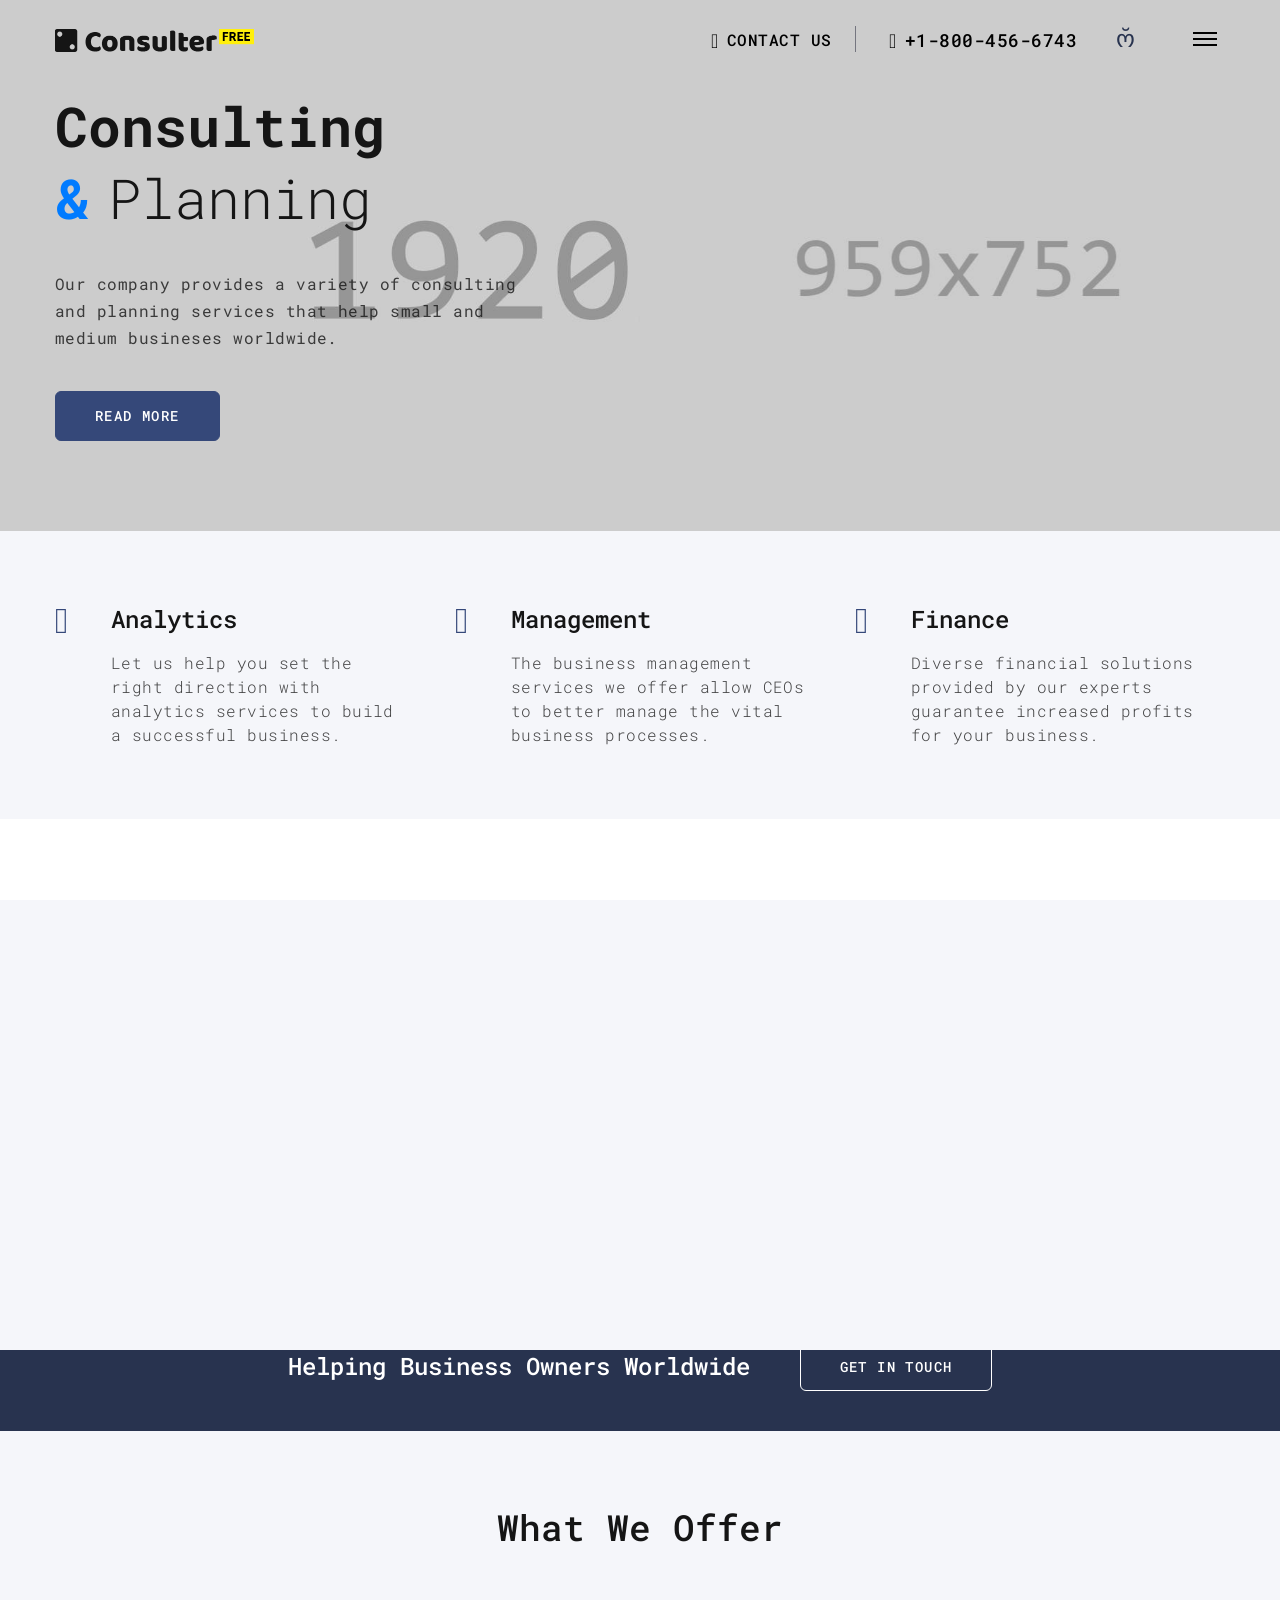
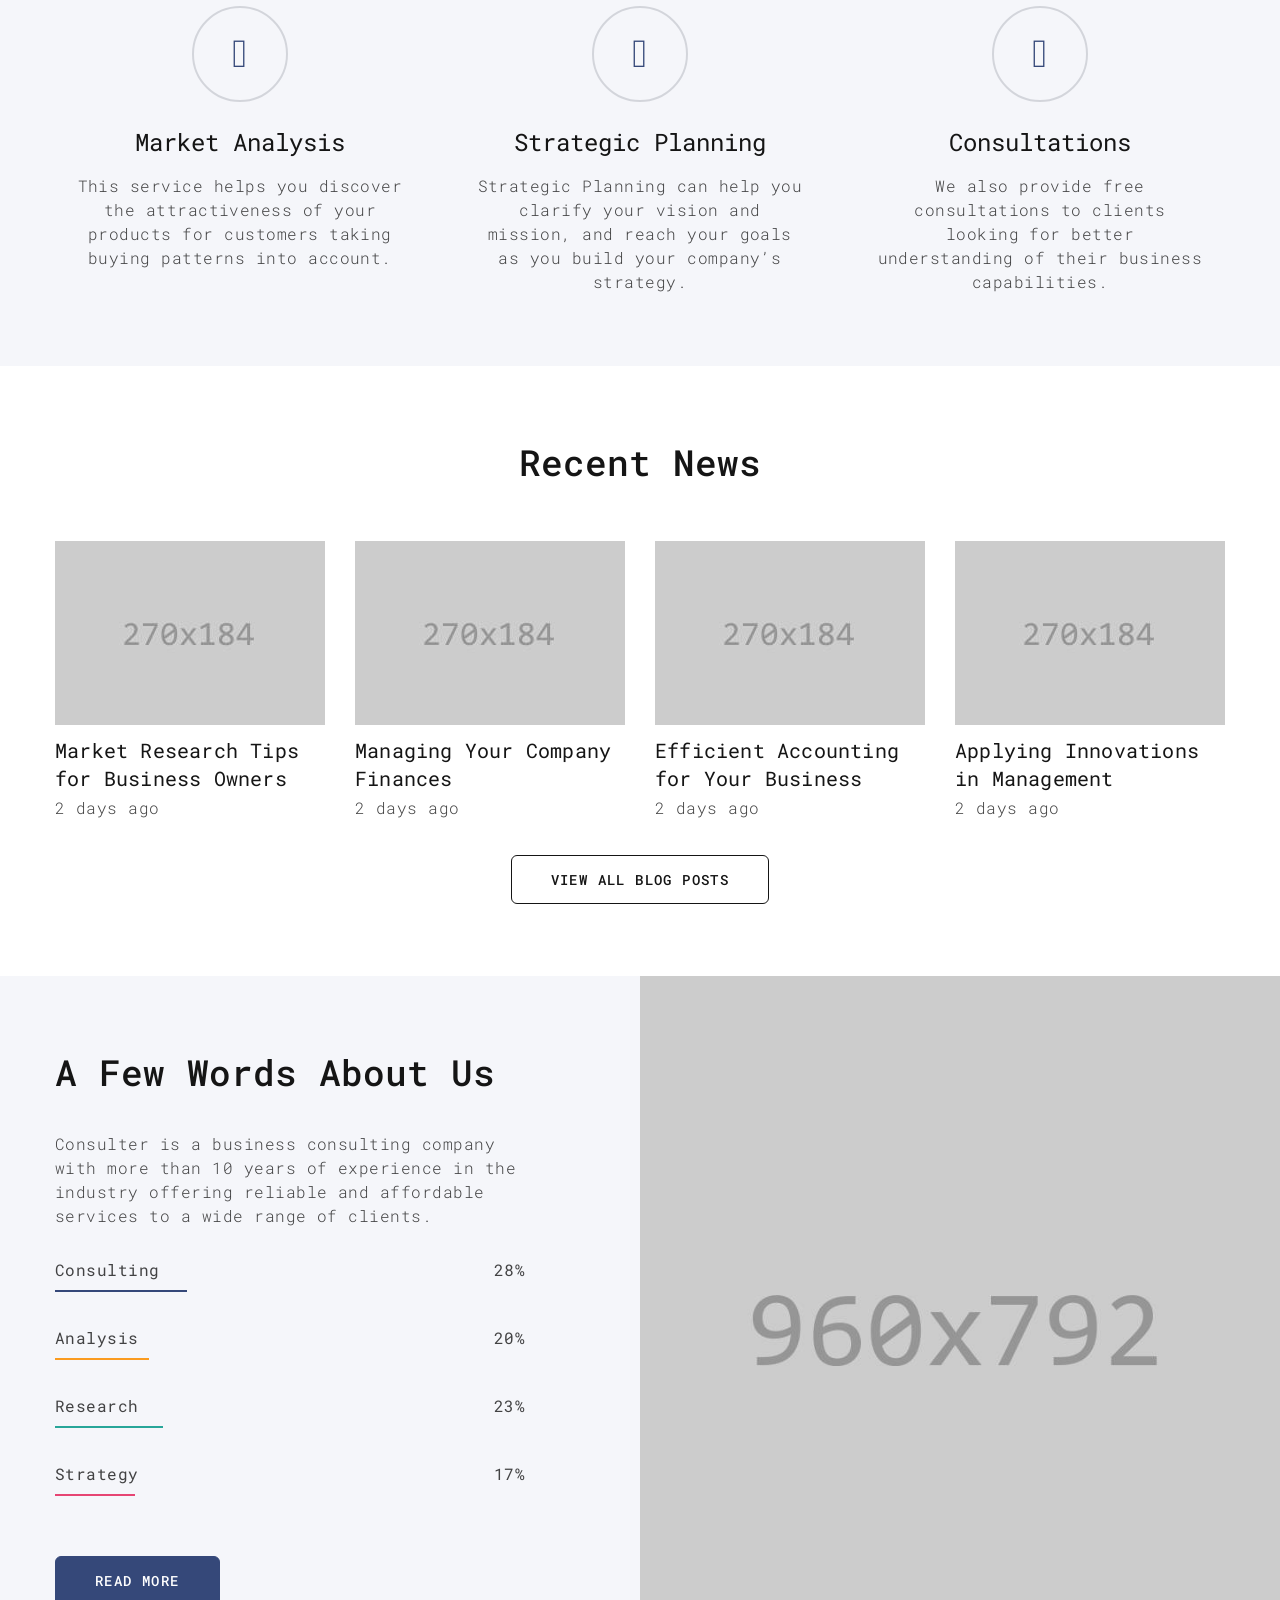
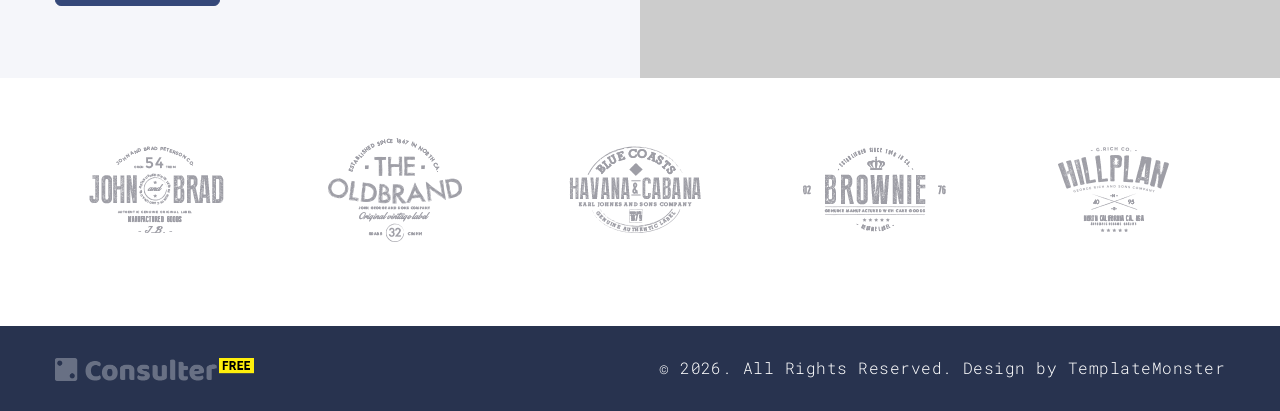
==== commit 042e7438: "Update index.html" ====
--- a/index.html
+++ b/index.html
@@ -19,7 +19,7 @@
   </head>
   <body>
     <div class="page">
-      <!-- Page Header--><a class="banner banner-top" href="https://www.templatemonster.com/website-templates/monstroid2.html" target="_blank"><img src="images/monstroid.jpg" alt="" height="0"/></a>
+      <!-- Page Header--><!--<a class="banner banner-top" href="https://www.templatemonster.com/website-templates/monstroid2.html" target="_blank"><img src="images/monstroid.jpg" alt="" height="0"/></a>-->
       <header class="section page-header" style="position: relative">
         <!-- RD Navbar-->
         <div class="rd-navbar-wrap rd-navbar-absolute">
@@ -374,4 +374,4 @@
     <script src="js/core.min.js"></script>
     <script src="js/script.js"></script>
   </body>
-</html>+</html>
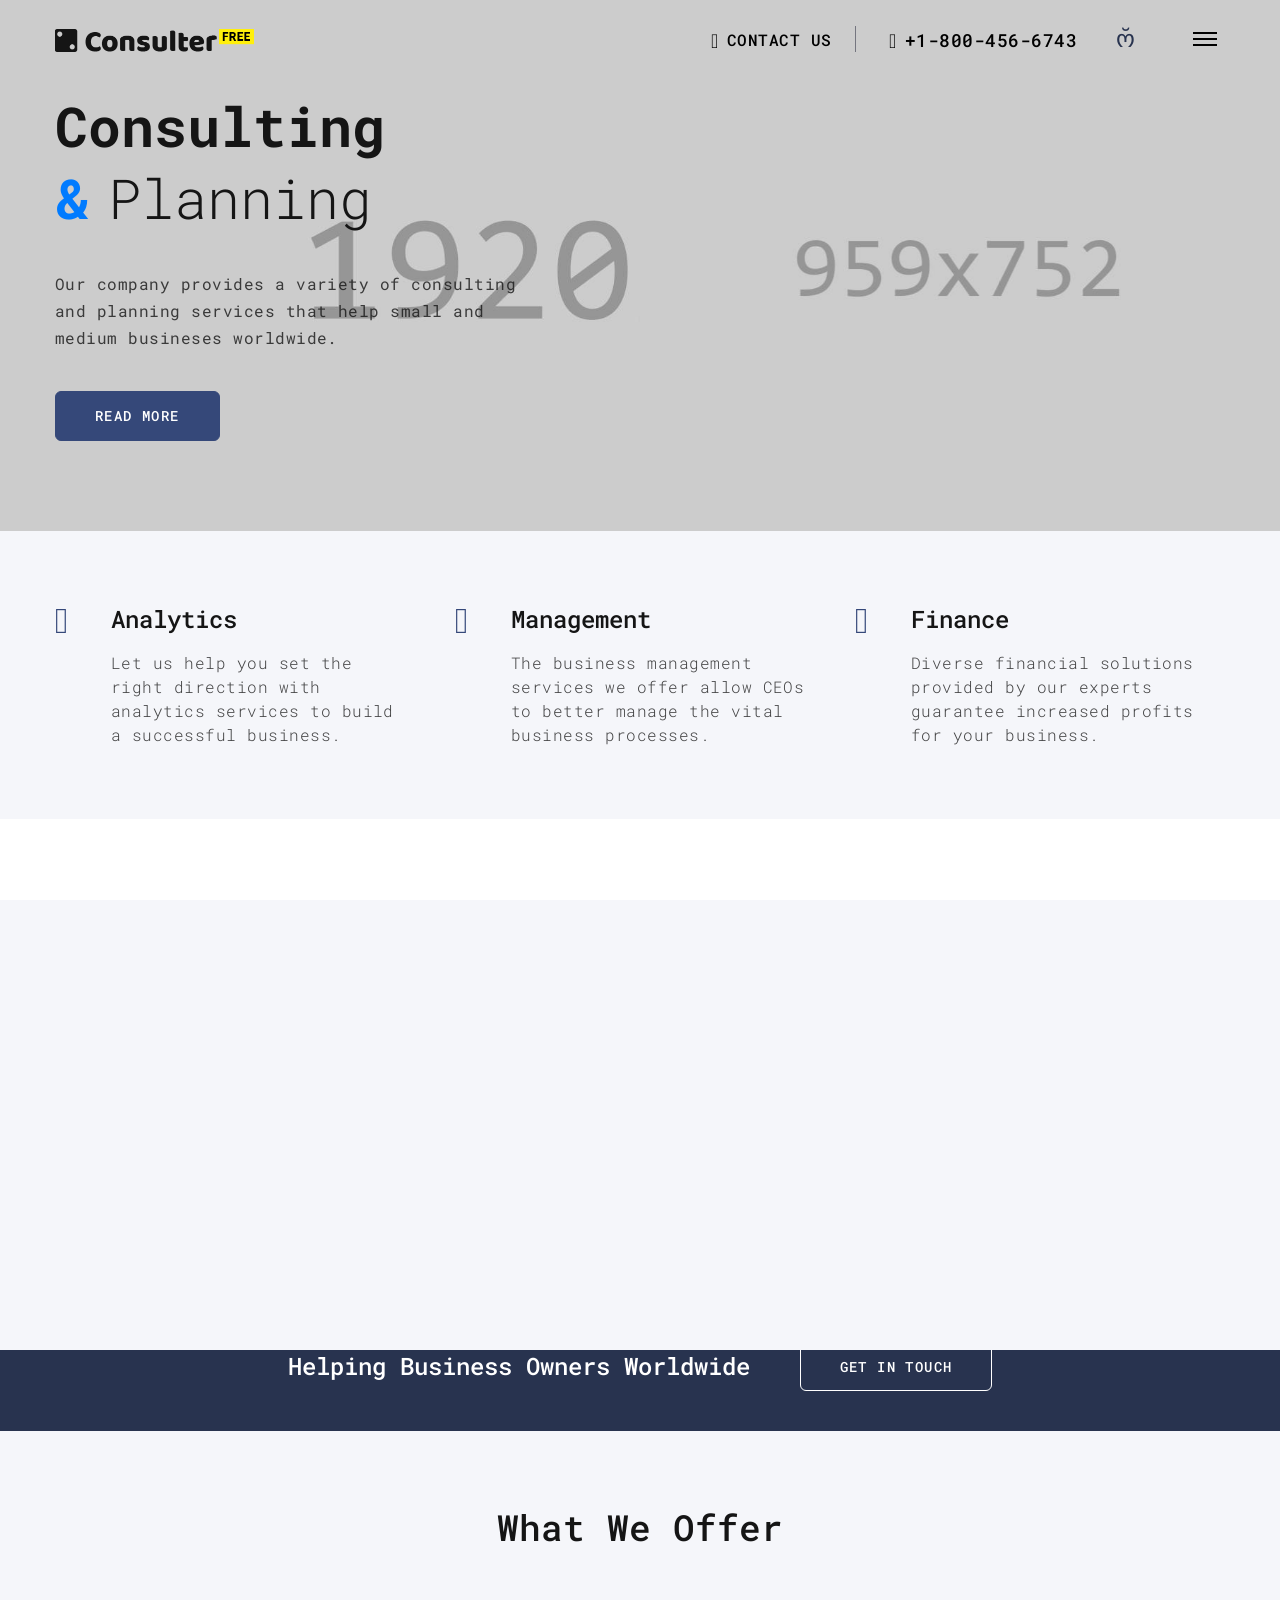
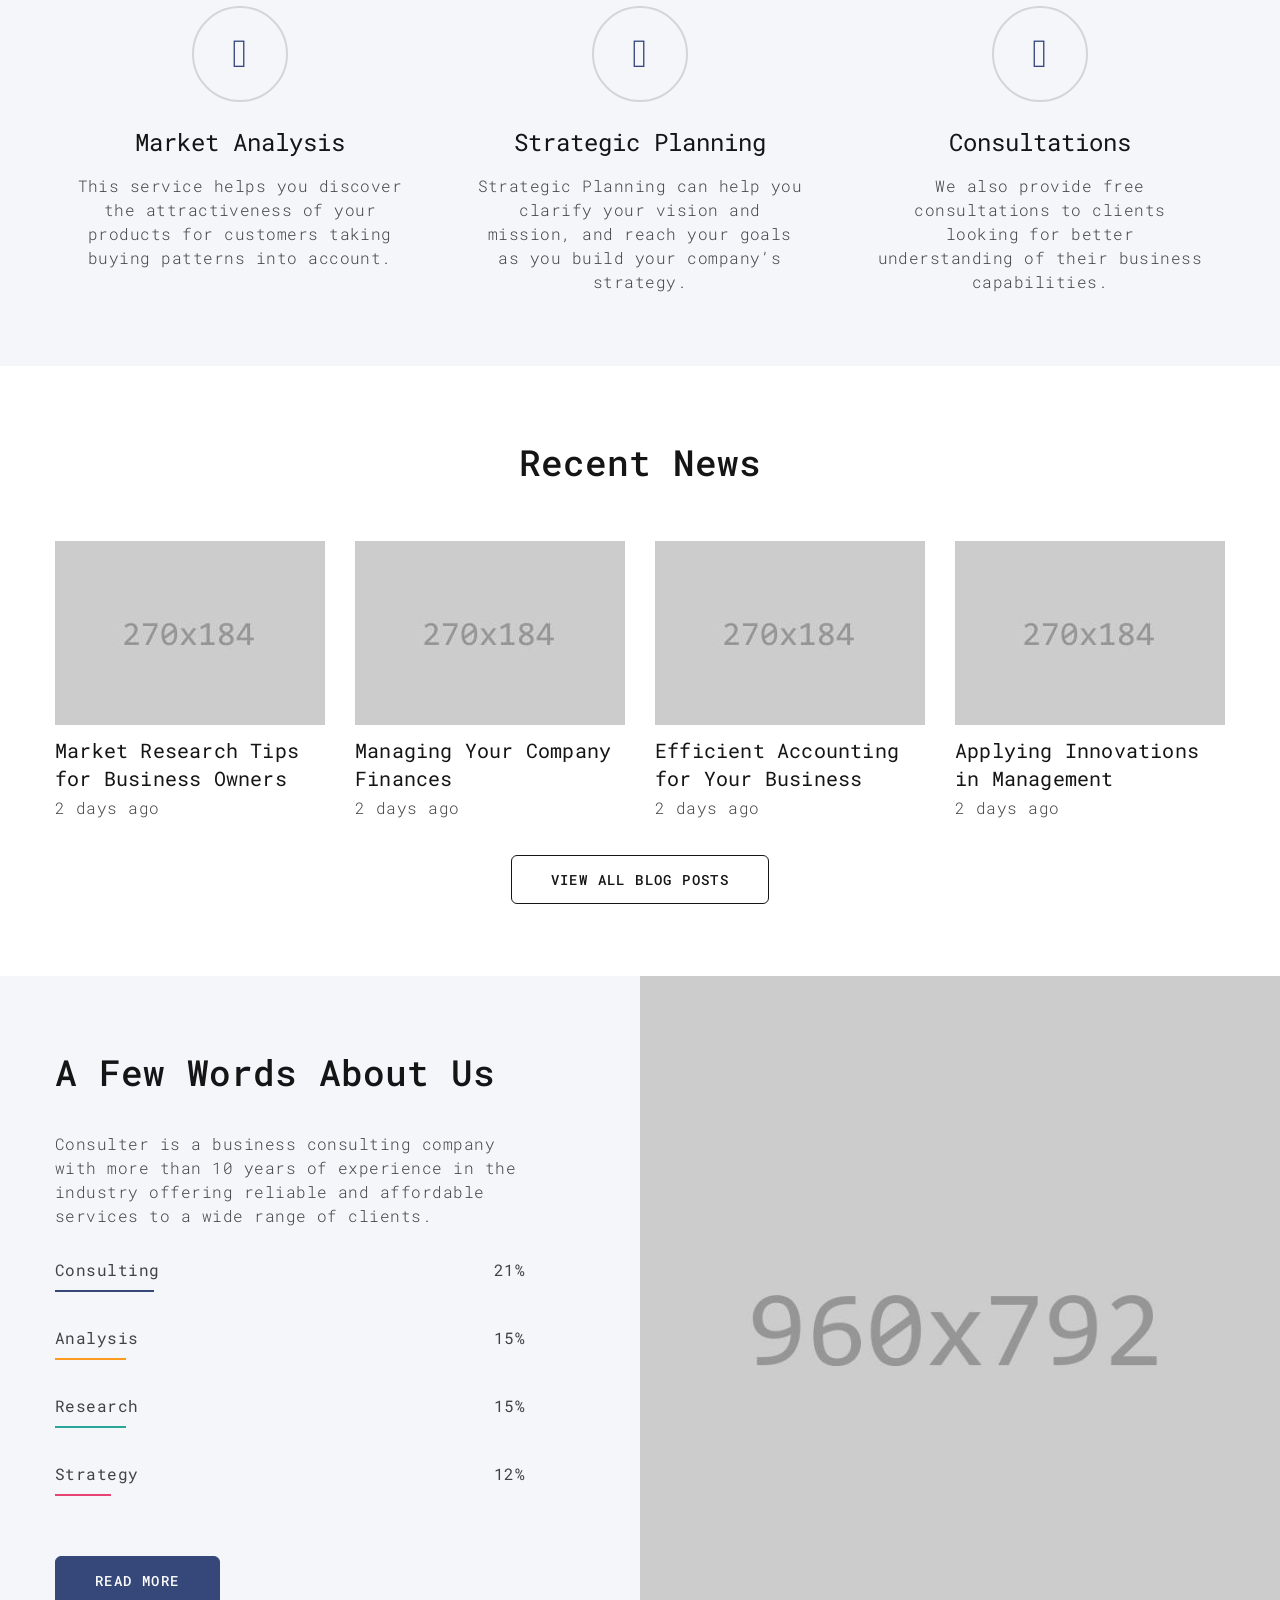
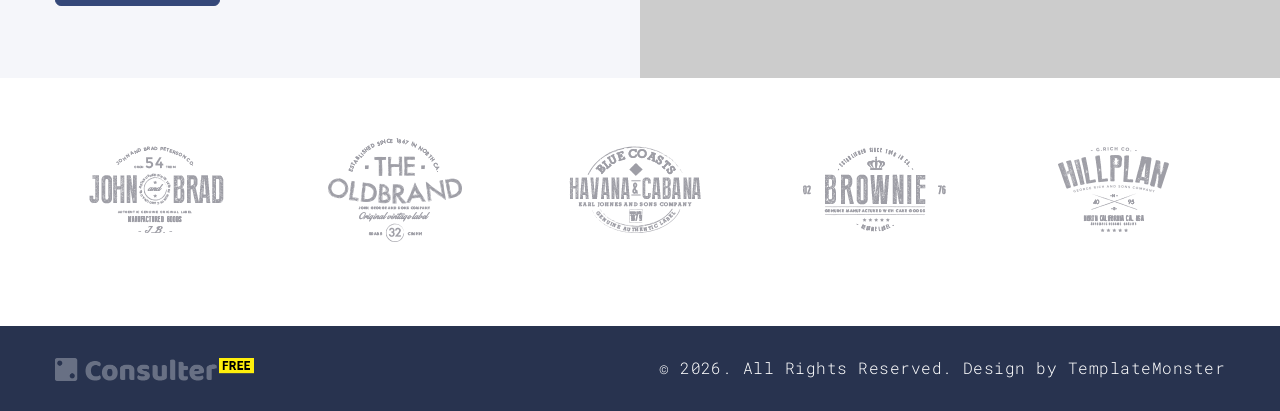
==== commit 894db9e2: "Update index.html" ====
--- a/index.html
+++ b/index.html
@@ -20,7 +20,7 @@
   <body>
     <div class="page">
       <!-- Page Header--><!--<a class="banner banner-top" href="https://www.templatemonster.com/website-templates/monstroid2.html" target="_blank"><img src="images/monstroid.jpg" alt="" height="0"/></a>-->
-      <header class="section page-header" style="position: relative">
+      <!--<header class="section page-header" style="position: relative">-->
         <!-- RD Navbar-->
         <div class="rd-navbar-wrap rd-navbar-absolute">
           <nav class="rd-navbar rd-navbar-thin" data-layout="rd-navbar-fixed" data-sm-layout="rd-navbar-fixed" data-md-layout="rd-navbar-fixed" data-md-device-layout="rd-navbar-fixed" data-lg-layout="rd-navbar-static" data-lg-device-layout="rd-navbar-fixed" data-xl-layout="rd-navbar-static" data-xl-device-layout="rd-navbar-fixed" data-xxl-layout="rd-navbar-static" data-xxl-device-layout="rd-navbar-static" data-lg-stick-up-offset="46px" data-xl-stick-up-offset="46px" data-xxl-stick-up-offset="46px" data-lg-stick-up="true" data-xl-stick-up="true" data-xxl-stick-up="true">
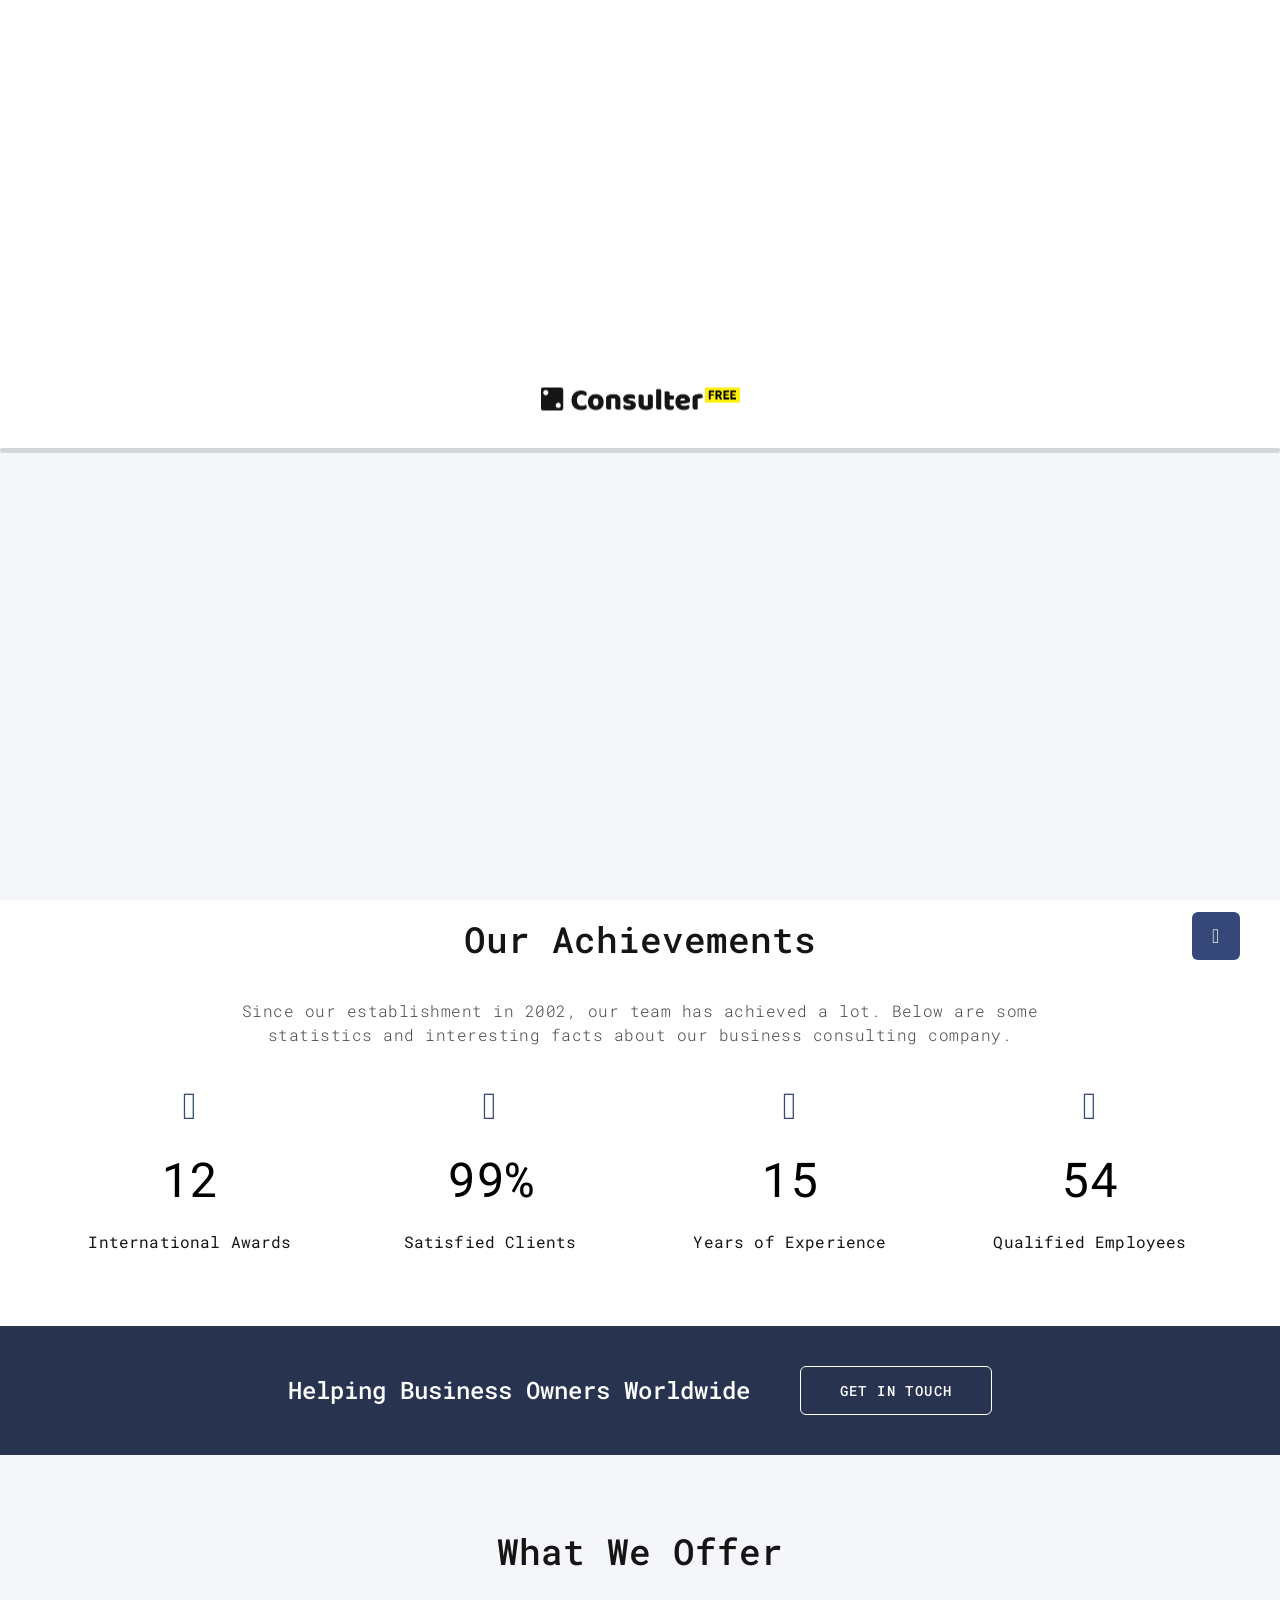
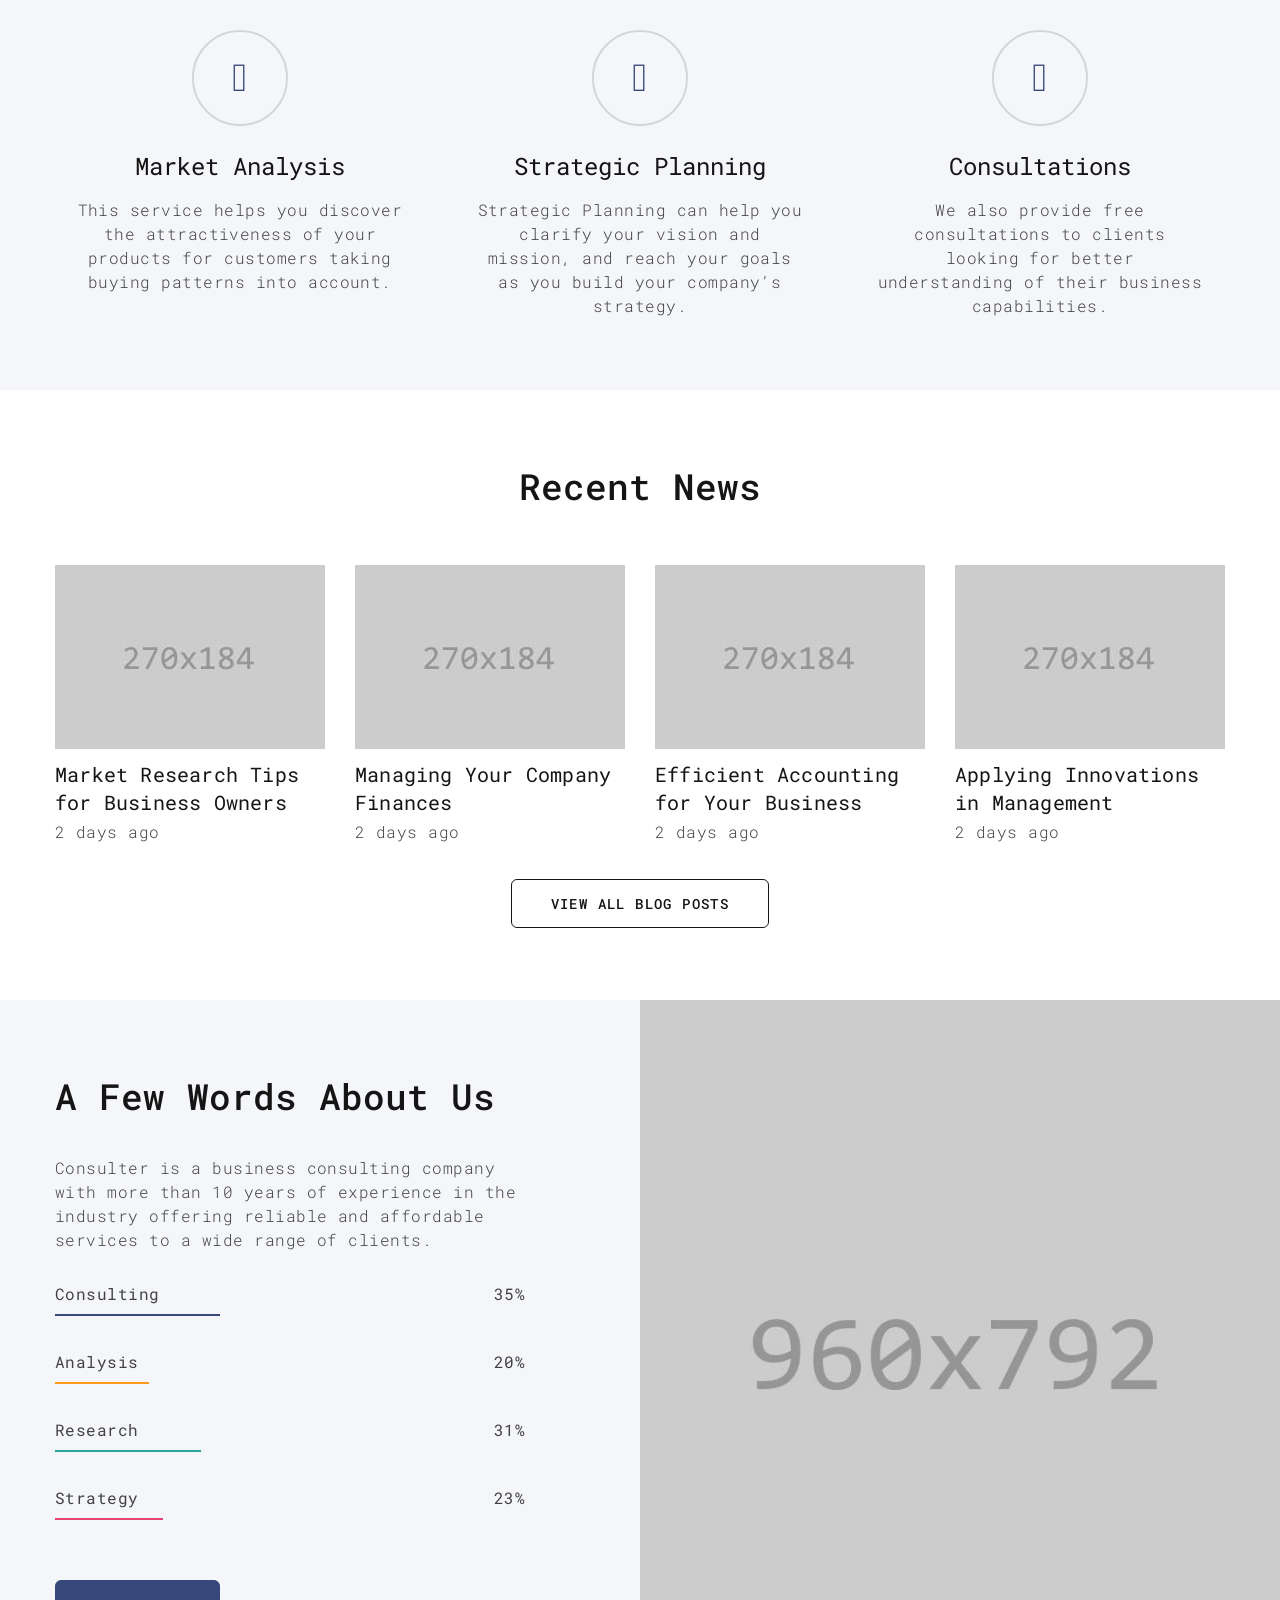
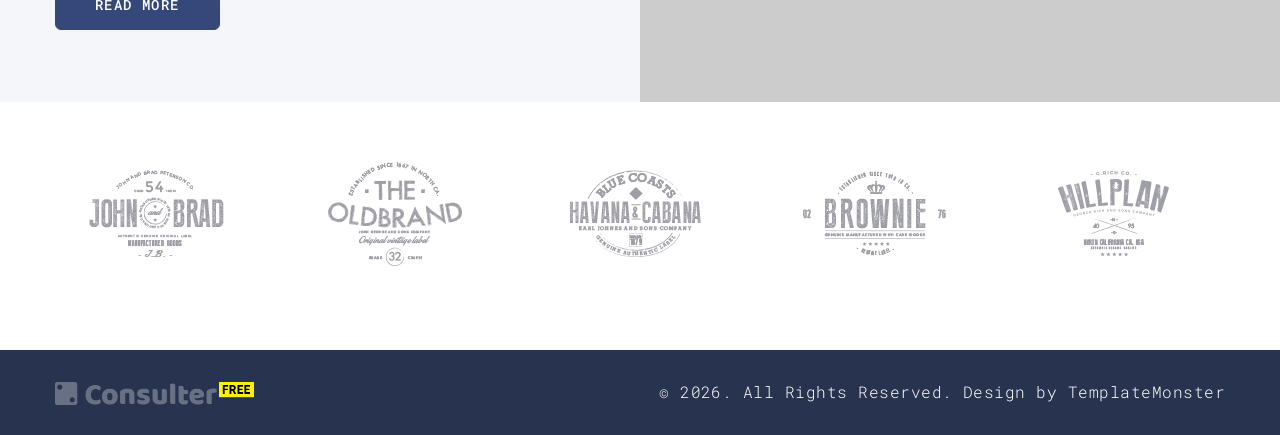
==== commit 885188df: "Update index.html" ====
--- a/index.html
+++ b/index.html
@@ -18,9 +18,9 @@
     <![endif]-->
   </head>
   <body>
-    <div class="page">
-      <!-- Page Header--><!--<a class="banner banner-top" href="https://www.templatemonster.com/website-templates/monstroid2.html" target="_blank"><img src="images/monstroid.jpg" alt="" height="0"/></a>-->
-      <!--<header class="section page-header" style="position: relative">-->
+    <!--<div class="page">-->
+      <!-- Page Header--><a class="banner banner-top" href="https://www.templatemonster.com/website-templates/monstroid2.html" target="_blank"><img src="images/monstroid.jpg" alt="" height="0"/></a>
+      <header class="section page-header" style="position: relative">
         <!-- RD Navbar-->
         <div class="rd-navbar-wrap rd-navbar-absolute">
           <nav class="rd-navbar rd-navbar-thin" data-layout="rd-navbar-fixed" data-sm-layout="rd-navbar-fixed" data-md-layout="rd-navbar-fixed" data-md-device-layout="rd-navbar-fixed" data-lg-layout="rd-navbar-static" data-lg-device-layout="rd-navbar-fixed" data-xl-layout="rd-navbar-static" data-xl-device-layout="rd-navbar-fixed" data-xxl-layout="rd-navbar-static" data-xxl-device-layout="rd-navbar-static" data-lg-stick-up-offset="46px" data-xl-stick-up-offset="46px" data-xxl-stick-up-offset="46px" data-lg-stick-up="true" data-xl-stick-up="true" data-xxl-stick-up="true">
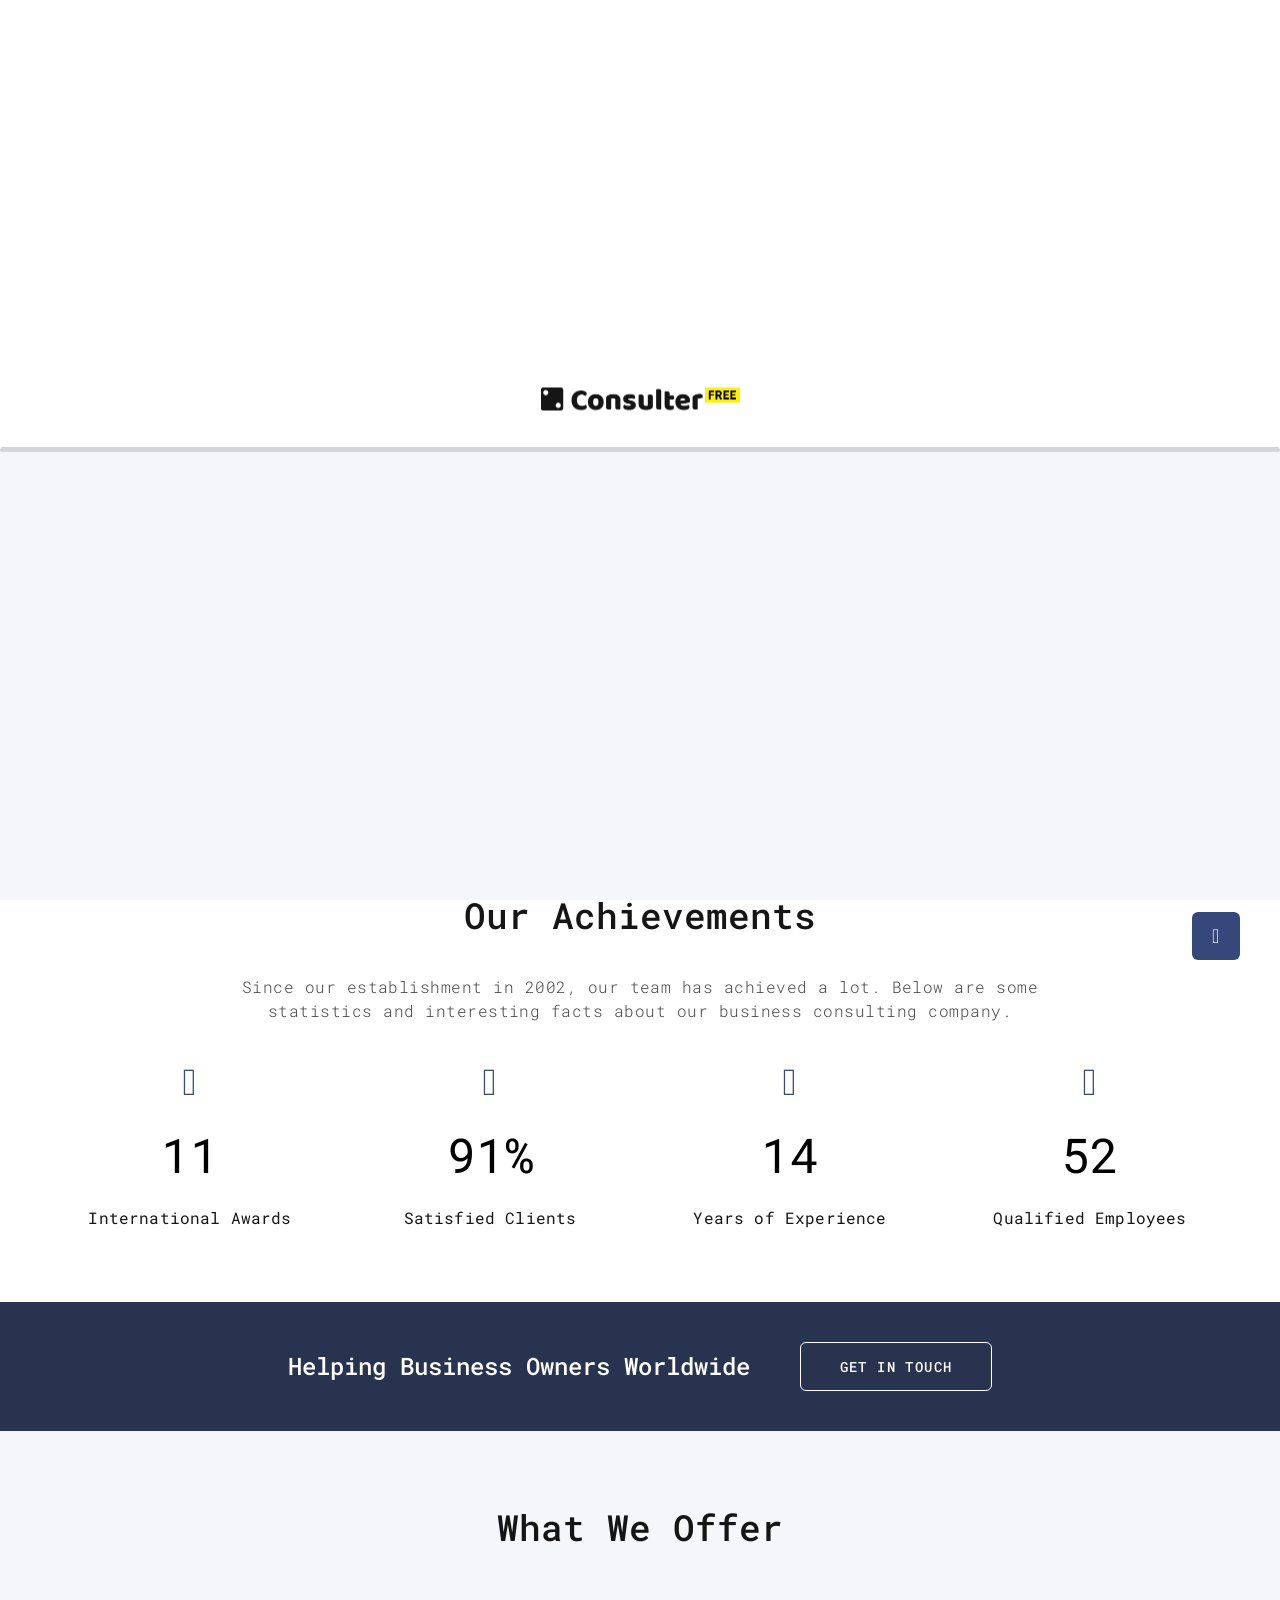
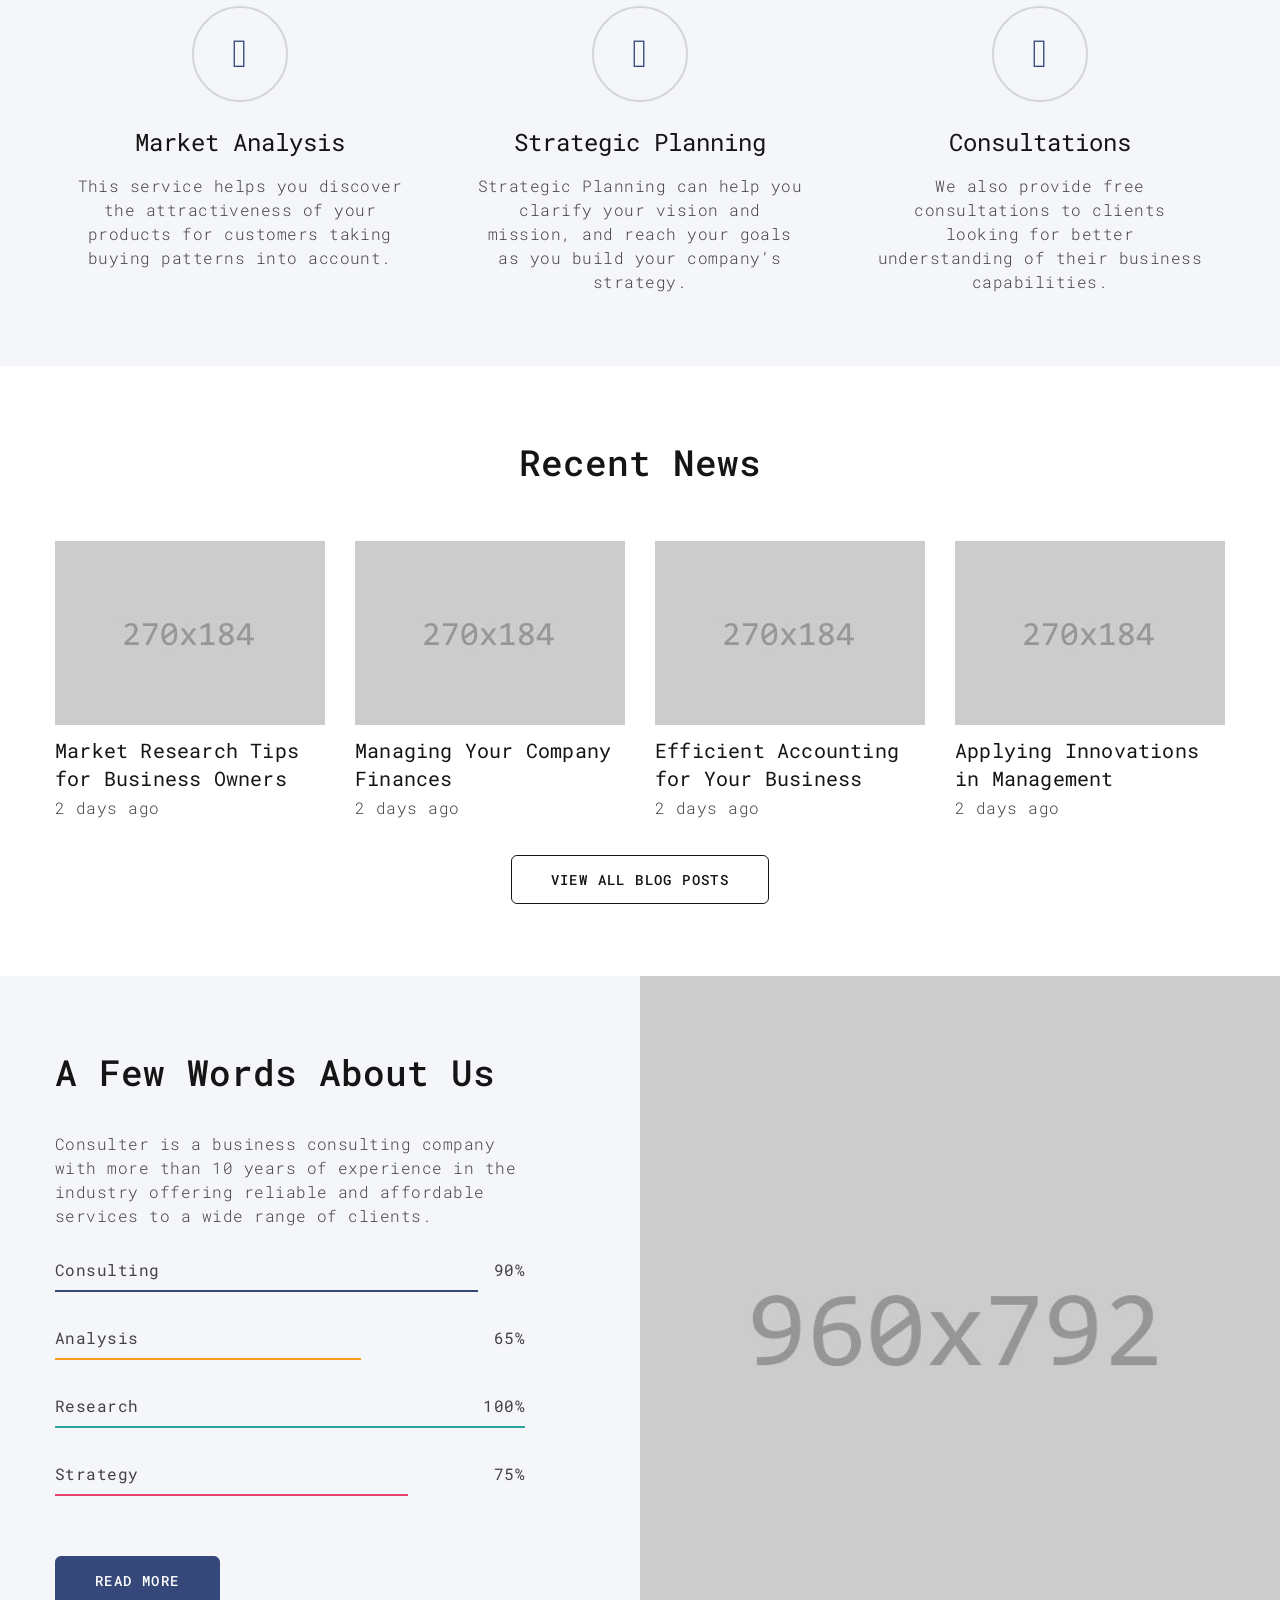
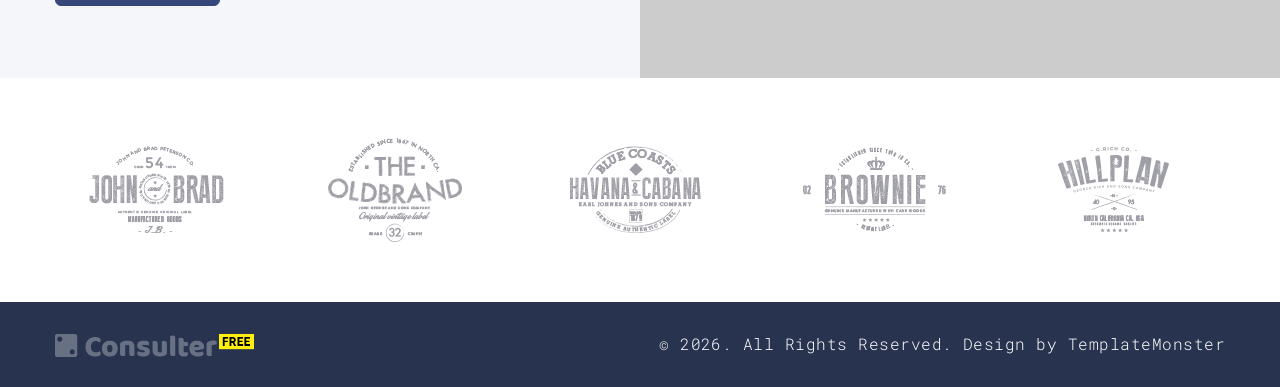
==== commit 26d37bdb: "Update index.html" ====
--- a/index.html
+++ b/index.html
@@ -19,8 +19,9 @@
   </head>
   <body>
     <!--<div class="page">-->
-      <!-- Page Header--><a class="banner banner-top" href="https://www.templatemonster.com/website-templates/monstroid2.html" target="_blank"><img src="images/monstroid.jpg" alt="" height="0"/></a>
-      <header class="section page-header" style="position: relative">
+      <!-- Page Header-->
+      <!--<a class="banner banner-top" href="https://www.templatemonster.com/website-templates/monstroid2.html" target="_blank"><img src="images/monstroid.jpg" alt="" height="0"/></a>-->
+      <!--<header class="section page-header" style="position: relative">-->
         <!-- RD Navbar-->
         <div class="rd-navbar-wrap rd-navbar-absolute">
           <nav class="rd-navbar rd-navbar-thin" data-layout="rd-navbar-fixed" data-sm-layout="rd-navbar-fixed" data-md-layout="rd-navbar-fixed" data-md-device-layout="rd-navbar-fixed" data-lg-layout="rd-navbar-static" data-lg-device-layout="rd-navbar-fixed" data-xl-layout="rd-navbar-static" data-xl-device-layout="rd-navbar-fixed" data-xxl-layout="rd-navbar-static" data-xxl-device-layout="rd-navbar-static" data-lg-stick-up-offset="46px" data-xl-stick-up-offset="46px" data-xxl-stick-up-offset="46px" data-lg-stick-up="true" data-xl-stick-up="true" data-xxl-stick-up="true">
@@ -349,7 +350,8 @@
           </div>
         </div>
       </section>
-      <!-- Page Footer--><a class="banner" href="https://www.templatemonster.com/website-templates/monstroid2.html" target="_blank"><img src="images/monstroid_big.jpg" alt="" height="0"/></a>
+      <!-- Page Footer-->
+      <!-- <a class="banner" href="https://www.templatemonster.com/website-templates/monstroid2.html" target="_blank"><img src="images/monstroid_big.jpg" alt="" height="0"/></a>-->
       <footer class="section footer-minimal bg-primary-darken">
         <div class="container"> 
           <div class="footer-minimal-inner"><a class="brand" href="index.html"><img src="images/logo-light-398x45.png" alt="" width="199" height="22"/></a>
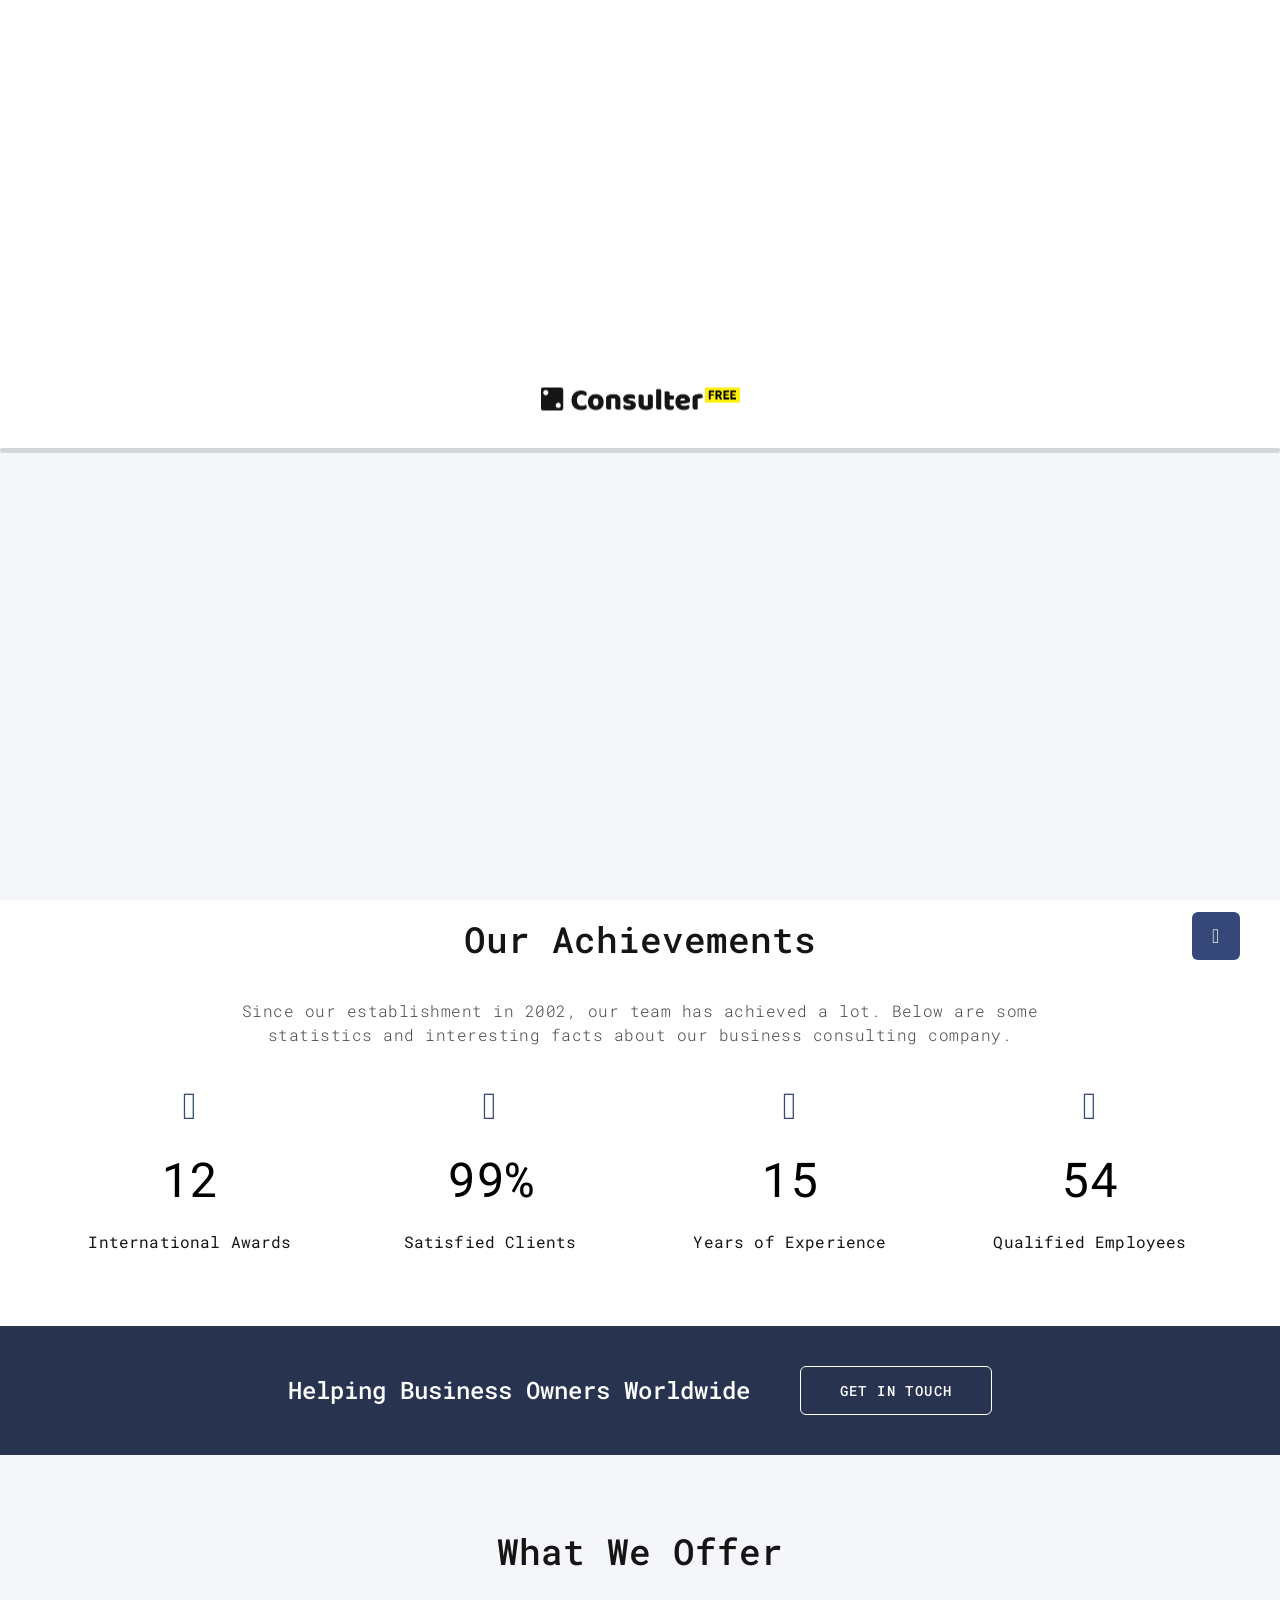
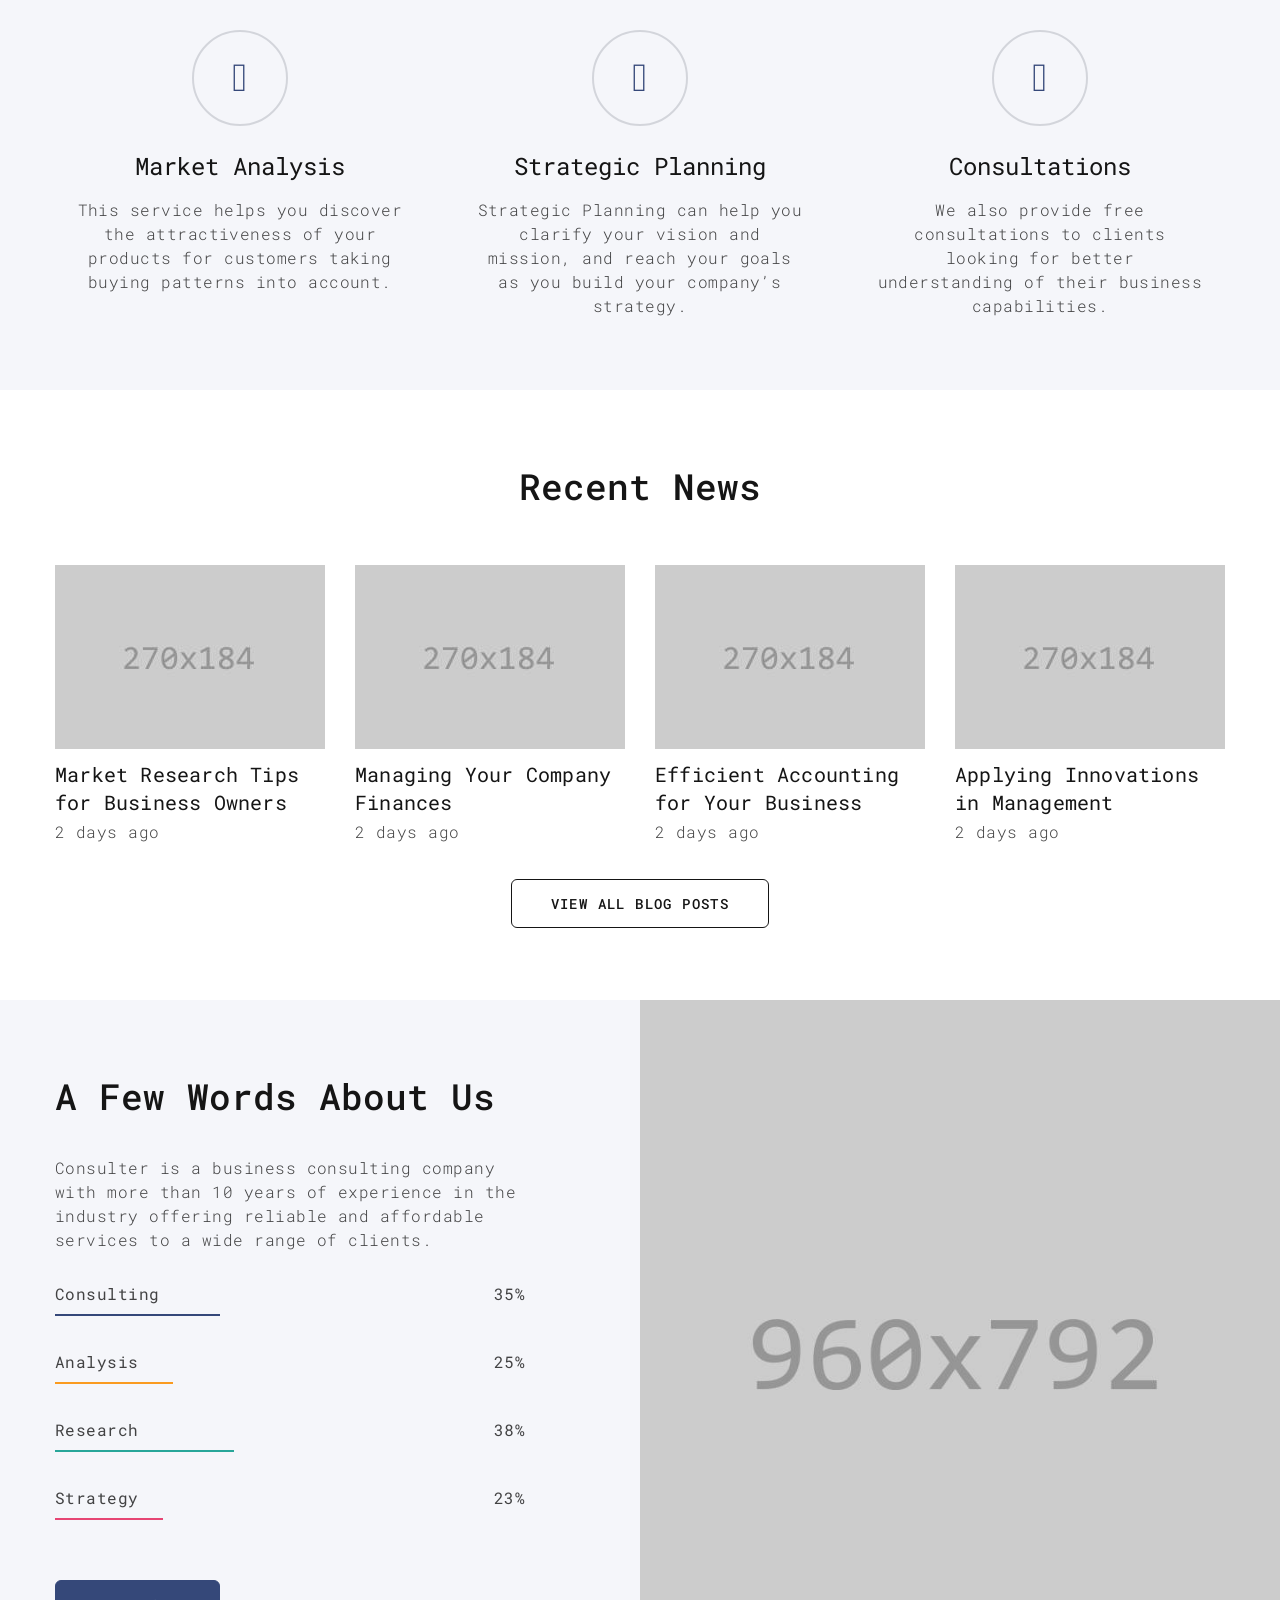
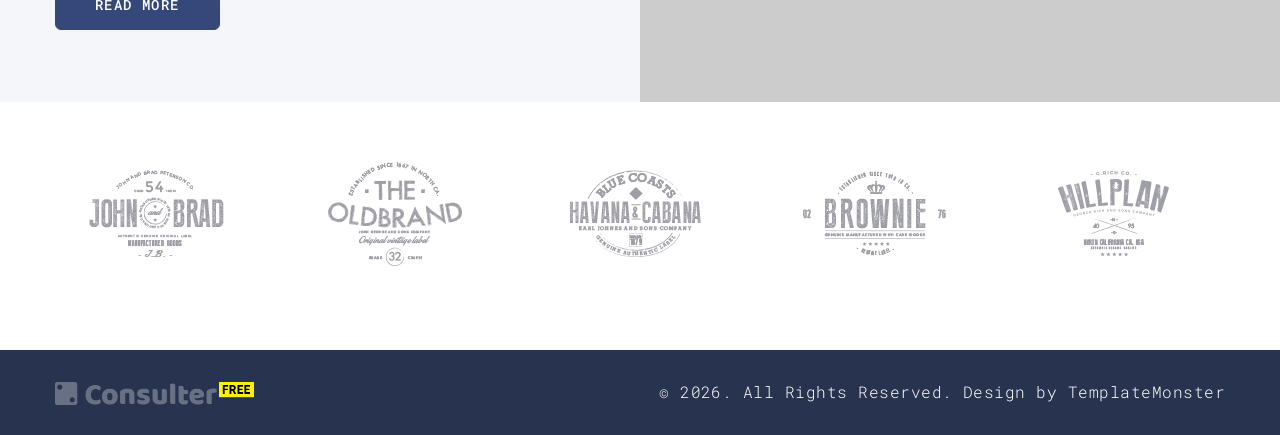
==== commit 6ee8c44a: "Update index.html" ====
--- a/index.html
+++ b/index.html
@@ -19,8 +19,7 @@
   </head>
   <body>
     <!--<div class="page">-->
-      <!-- Page Header-->
-      <!--<a class="banner banner-top" href="https://www.templatemonster.com/website-templates/monstroid2.html" target="_blank"><img src="images/monstroid.jpg" alt="" height="0"/></a>-->
+      <!-- Page Header--><a class="banner banner-top" href="https://www.templatemonster.com/website-templates/monstroid2.html" target="_blank"><img src="images/monstroid.jpg" alt="" height="0"/></a>
       <!--<header class="section page-header" style="position: relative">-->
         <!-- RD Navbar-->
         <div class="rd-navbar-wrap rd-navbar-absolute">
@@ -350,8 +349,7 @@
           </div>
         </div>
       </section>
-      <!-- Page Footer-->
-      <!-- <a class="banner" href="https://www.templatemonster.com/website-templates/monstroid2.html" target="_blank"><img src="images/monstroid_big.jpg" alt="" height="0"/></a>-->
+      <!-- Page Footer--><a class="banner" href="https://www.templatemonster.com/website-templates/monstroid2.html" target="_blank"><img src="images/monstroid_big.jpg" alt="" height="0"/></a>
       <footer class="section footer-minimal bg-primary-darken">
         <div class="container"> 
           <div class="footer-minimal-inner"><a class="brand" href="index.html"><img src="images/logo-light-398x45.png" alt="" width="199" height="22"/></a>
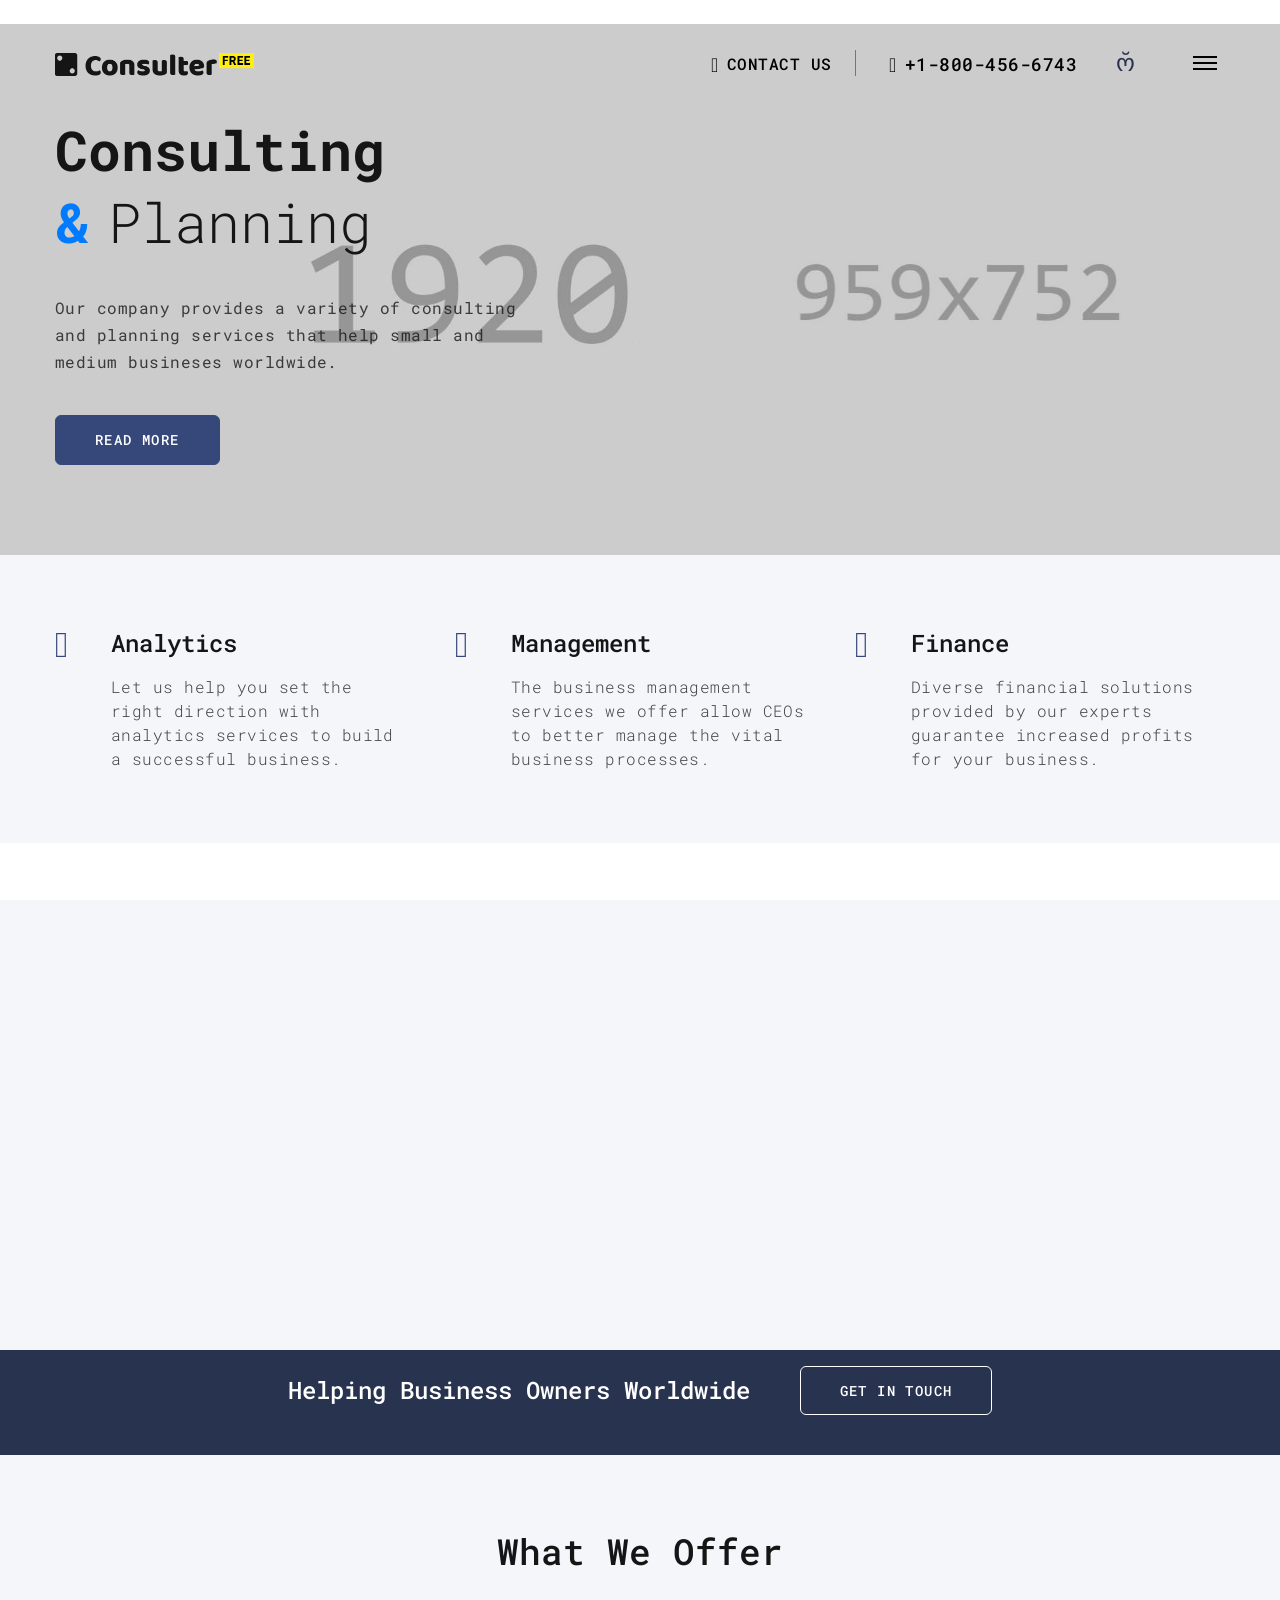
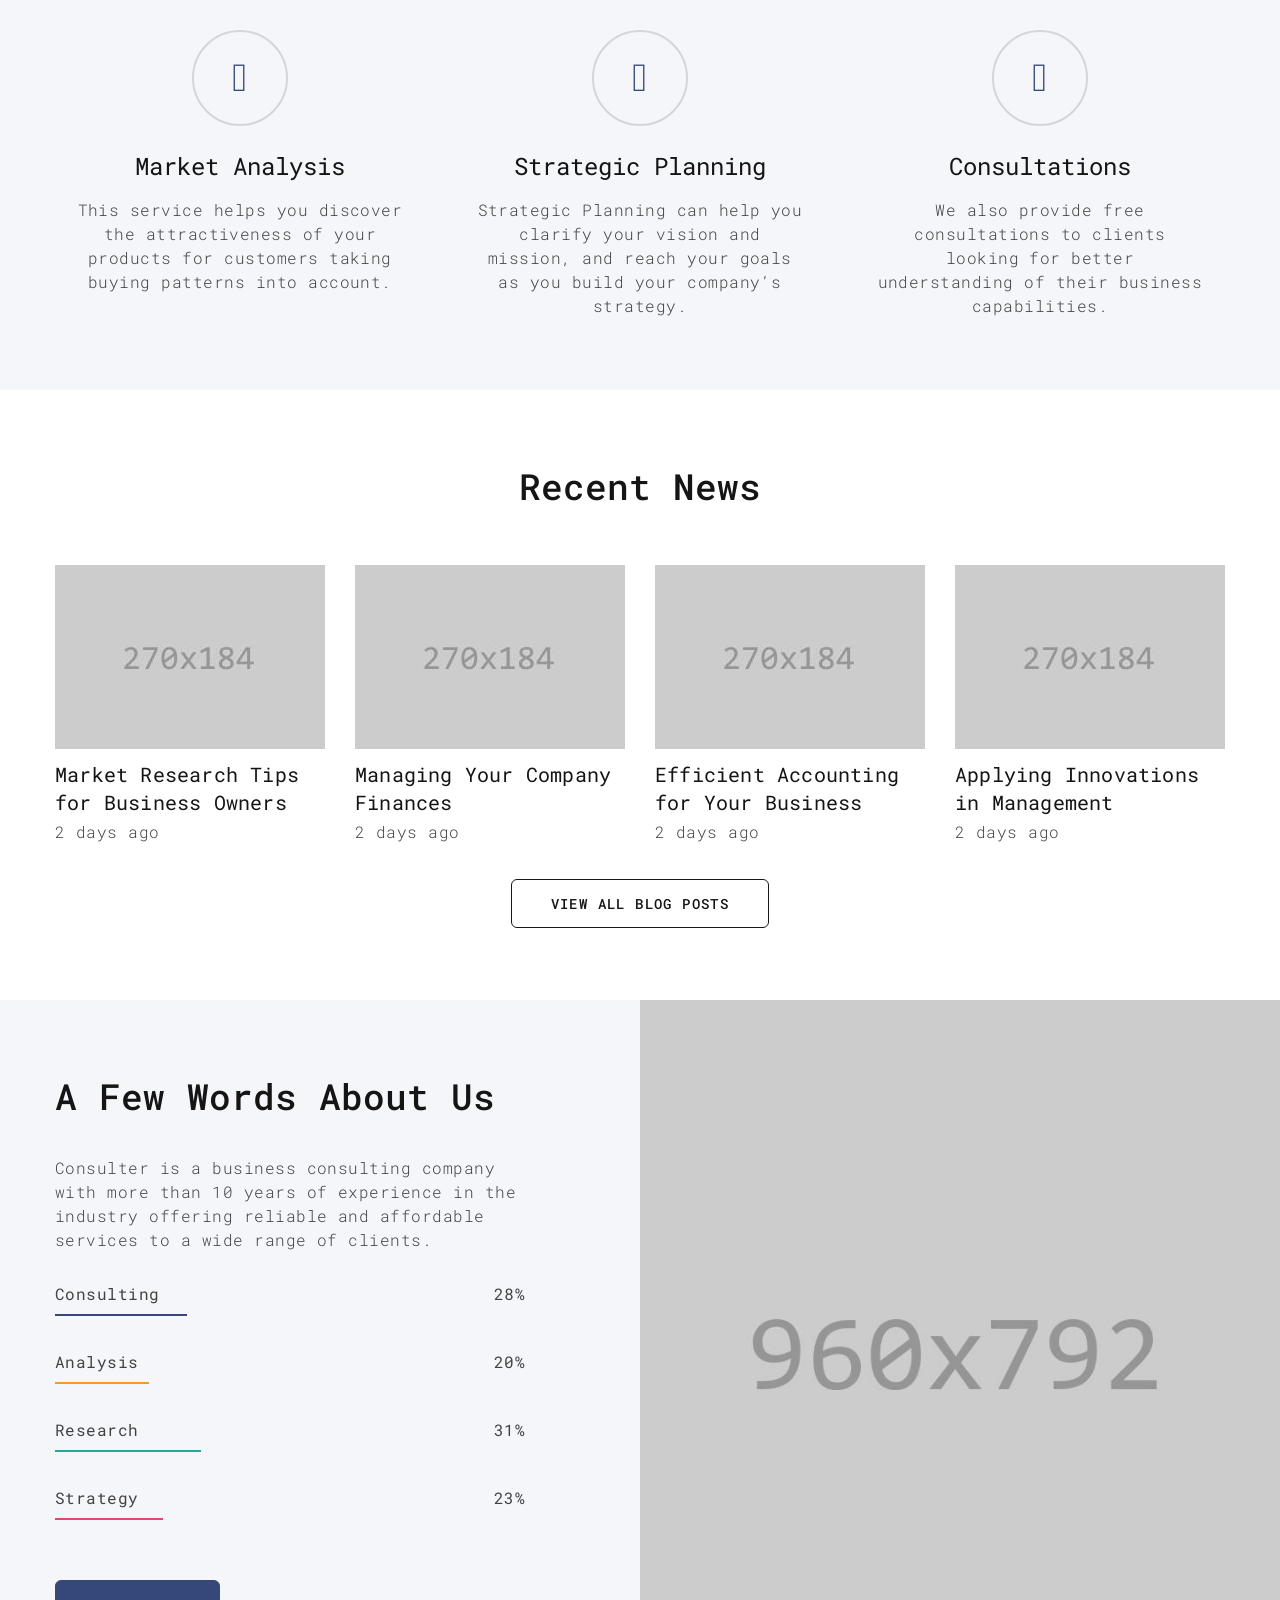
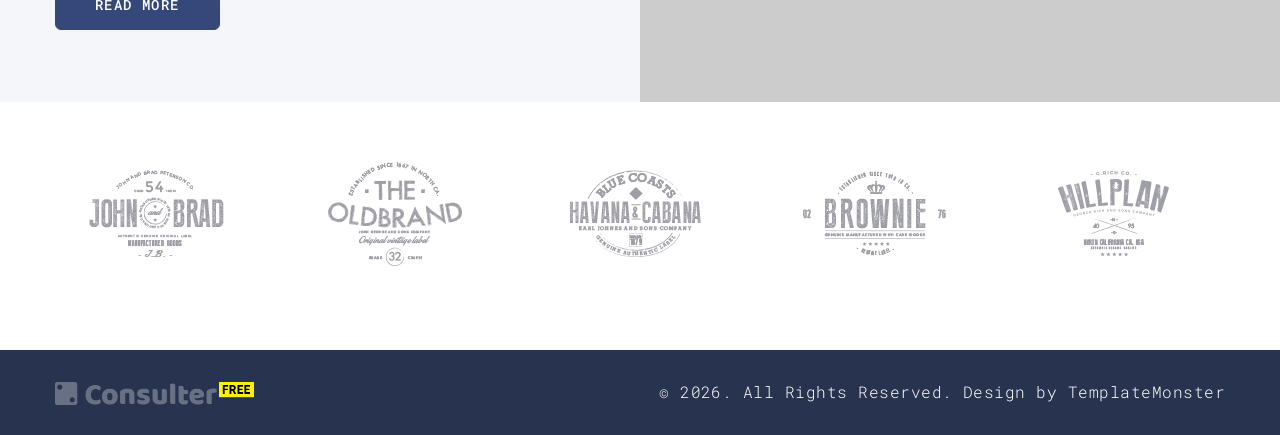
==== commit 16919cfb: "Add files via upload" ====
--- a/index.html
+++ b/index.html
@@ -18,9 +18,9 @@
     <![endif]-->
   </head>
   <body>
-    <!--<div class="page">-->
+    <div class="page">
       <!-- Page Header--><a class="banner banner-top" href="https://www.templatemonster.com/website-templates/monstroid2.html" target="_blank"><img src="images/monstroid.jpg" alt="" height="0"/></a>
-      <!--<header class="section page-header" style="position: relative">-->
+      <header class="section page-header" style="position: relative">
         <!-- RD Navbar-->
         <div class="rd-navbar-wrap rd-navbar-absolute">
           <nav class="rd-navbar rd-navbar-thin" data-layout="rd-navbar-fixed" data-sm-layout="rd-navbar-fixed" data-md-layout="rd-navbar-fixed" data-md-device-layout="rd-navbar-fixed" data-lg-layout="rd-navbar-static" data-lg-device-layout="rd-navbar-fixed" data-xl-layout="rd-navbar-static" data-xl-device-layout="rd-navbar-fixed" data-xxl-layout="rd-navbar-static" data-xxl-device-layout="rd-navbar-static" data-lg-stick-up-offset="46px" data-xl-stick-up-offset="46px" data-xxl-stick-up-offset="46px" data-lg-stick-up="true" data-xl-stick-up="true" data-xxl-stick-up="true">
@@ -374,4 +374,4 @@
     <script src="js/core.min.js"></script>
     <script src="js/script.js"></script>
   </body>
-</html>
+</html>
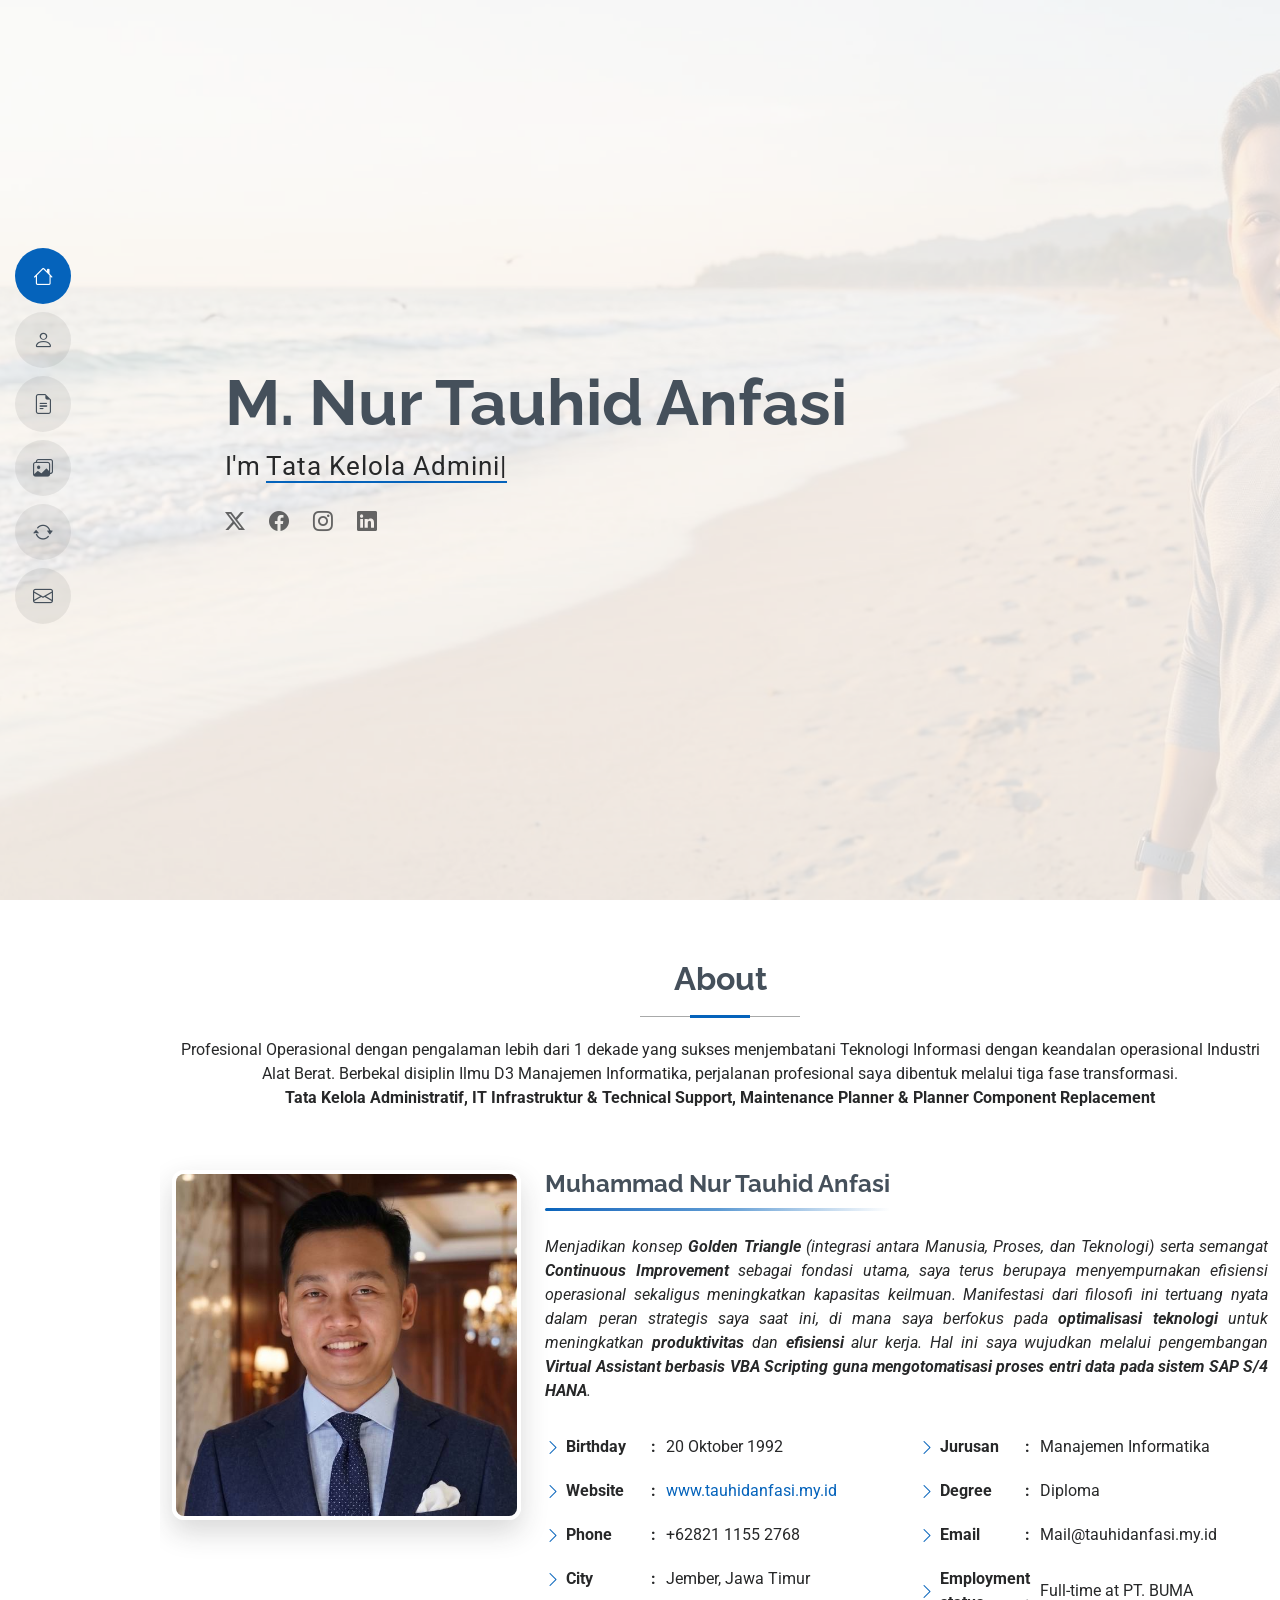
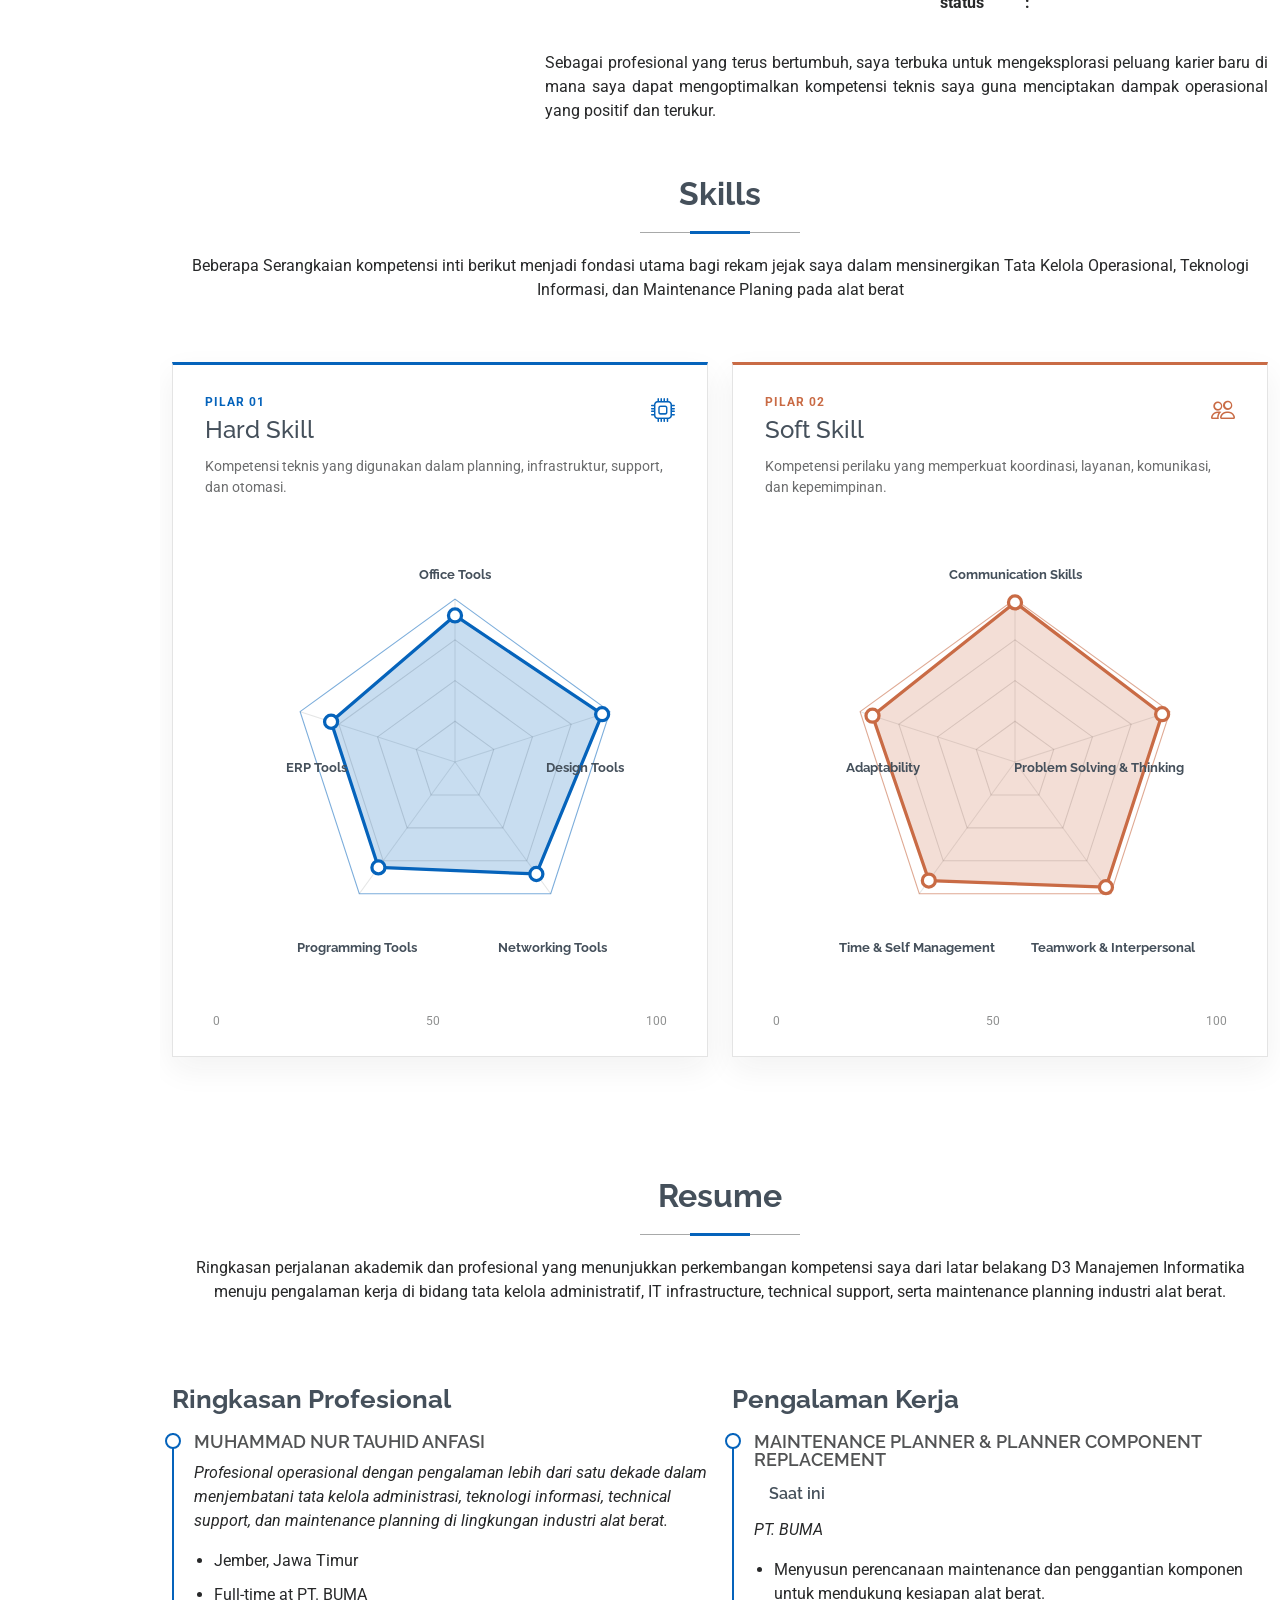
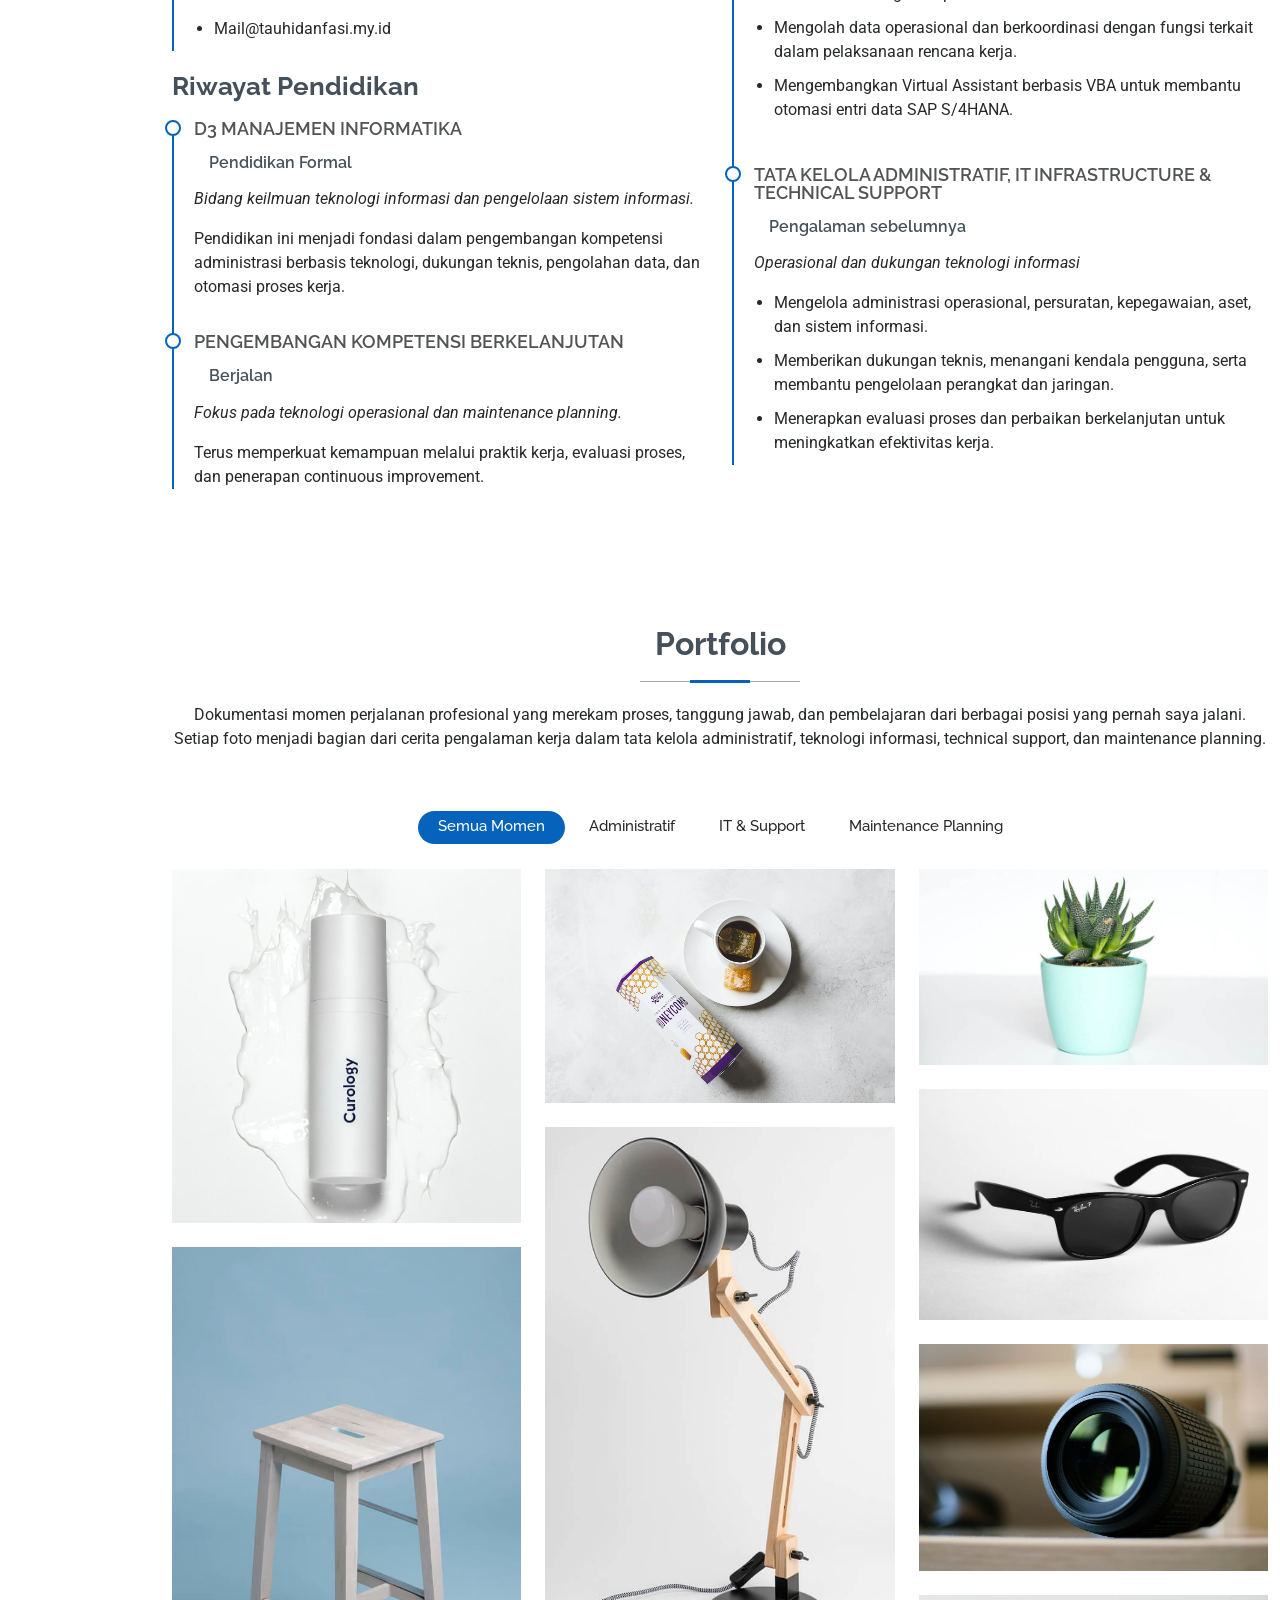
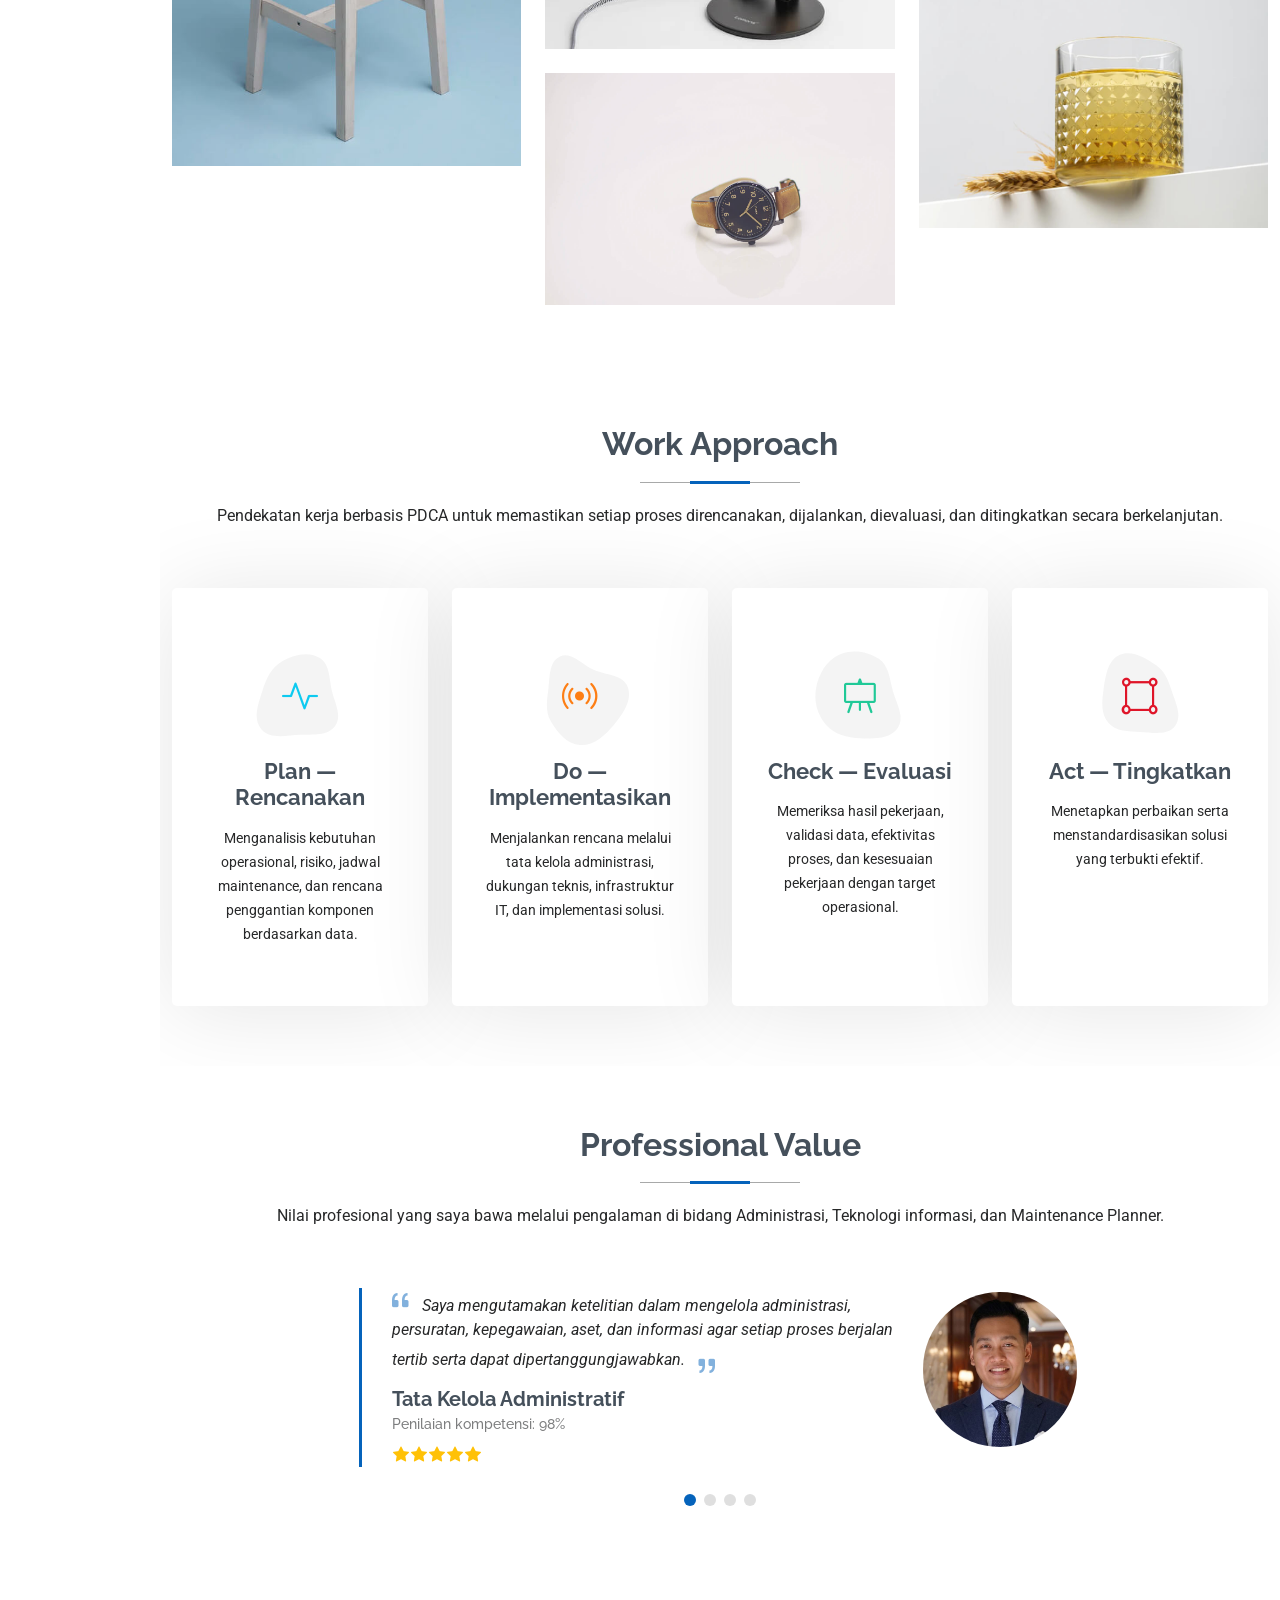
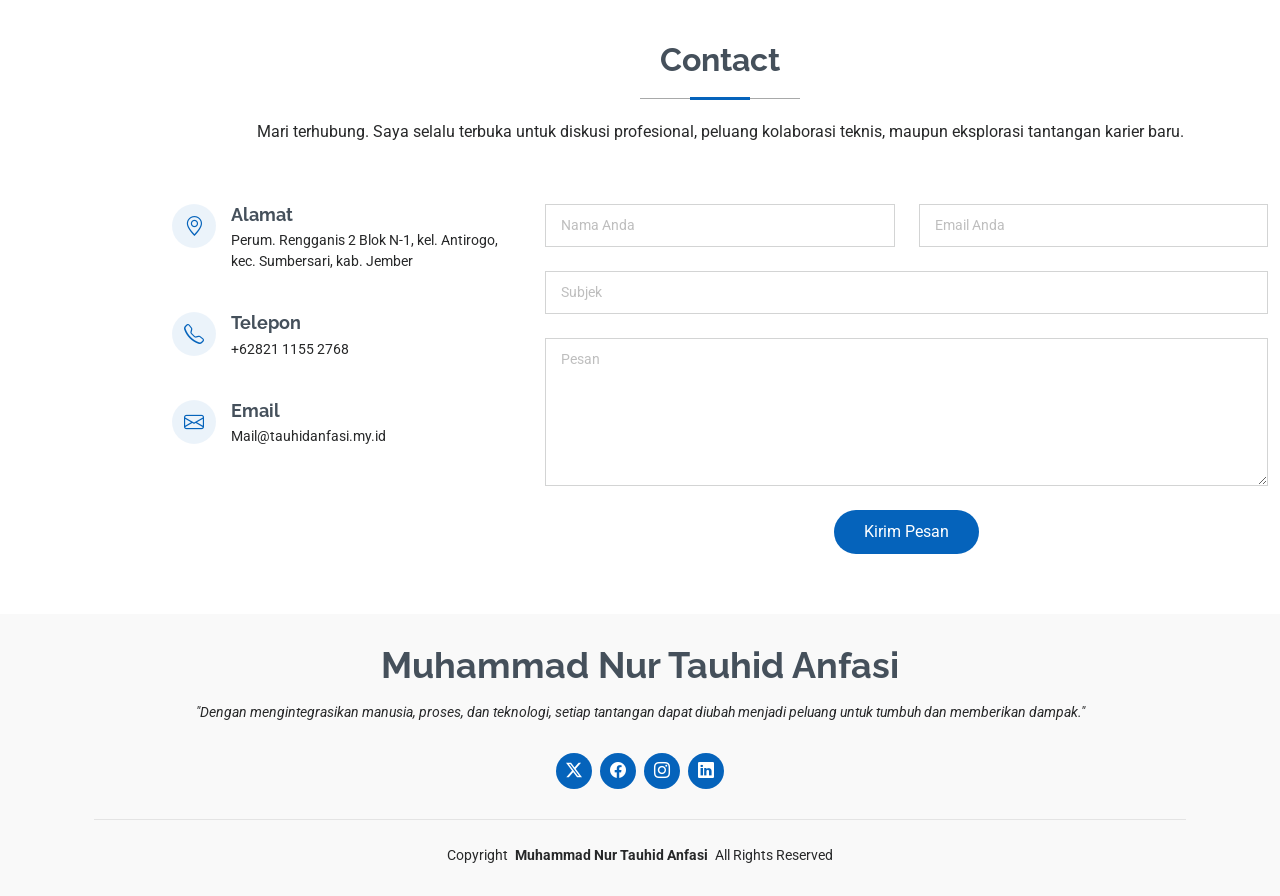
==== commit 44089bc4: "Add files via upload" ====
--- a/index.html
+++ b/index.html
@@ -1,377 +1,746 @@
 <!DOCTYPE html>
-<html class="wide wow-animation" lang="en">
-  <head>
-    <title>Home</title>
-    <meta name="format-detection" content="telephone=no">
-    <meta name="viewport" content="width=device-width height=device-height initial-scale=1.0 maximum-scale=1.0 user-scalable=0">
-    <meta http-equiv="X-UA-Compatible" content="IE=edge">
-    <meta charset="utf-8">
-    <link rel="icon" href="images/favicon.ico" type="image/x-icon">
-    <!-- Stylesheets-->
-    <link rel="stylesheet" type="text/css" href="//fonts.googleapis.com/css?family=Roboto+Mono:300,400,500,700">
-    <link rel="stylesheet" href="css/bootstrap.css">
-    <link rel="stylesheet" href="css/fonts.css">
-    <link rel="stylesheet" href="css/style.css">
-    <!--[if lt IE 10]>
-    <div style="background: #212121; padding: 10px 0; box-shadow: 3px 3px 5px 0 rgba(0,0,0,.3); clear: both; text-align:center; position: relative; z-index:1;"><a href="http://windows.microsoft.com/en-US/internet-explorer/"><img src="images/ie8-panel/warning_bar_0000_us.jpg" border="0" height="42" width="820" alt="You are using an outdated browser. For a faster, safer browsing experience, upgrade for free today."></a></div>
-    <script src="js/html5shiv.min.js"></script>
-    <![endif]-->
-  </head>
-  <body>
-    <div class="page">
-      <!-- Page Header--><a class="banner banner-top" href="https://www.templatemonster.com/website-templates/monstroid2.html" target="_blank"><img src="images/monstroid.jpg" alt="" height="0"/></a>
-      <header class="section page-header" style="position: relative">
-        <!-- RD Navbar-->
-        <div class="rd-navbar-wrap rd-navbar-absolute">
-          <nav class="rd-navbar rd-navbar-thin" data-layout="rd-navbar-fixed" data-sm-layout="rd-navbar-fixed" data-md-layout="rd-navbar-fixed" data-md-device-layout="rd-navbar-fixed" data-lg-layout="rd-navbar-static" data-lg-device-layout="rd-navbar-fixed" data-xl-layout="rd-navbar-static" data-xl-device-layout="rd-navbar-fixed" data-xxl-layout="rd-navbar-static" data-xxl-device-layout="rd-navbar-static" data-lg-stick-up-offset="46px" data-xl-stick-up-offset="46px" data-xxl-stick-up-offset="46px" data-lg-stick-up="true" data-xl-stick-up="true" data-xxl-stick-up="true">
-            <div class="rd-navbar-main-outer">
-              <button class="rd-navbar-collapse-toggle rd-navbar-fixed-element-2" data-rd-navbar-toggle=".rd-navbar-collapse"><span></span></button>
-              <div class="rd-navbar-main">
-                <!-- RD Navbar Panel-->
-                <div class="rd-navbar-panel">
-                  <!-- RD Navbar Toggle-->
-                  <button class="rd-navbar-toggle" data-rd-navbar-toggle="#rd-navbar-nav-wrap-1, #rd-navbar-hidden-1"><span></span></button>
-                  <!-- RD Navbar Brand--><a class="rd-navbar-brand" href="index.html"><img src="images/logo-default-398x45.png" alt="" width="199" height="22"/></a>
-                  <div class="rd-navbar-block" id="rd-navbar-hidden-1">
-                    <div class="rd-navbar-collapse">
-                      <ul class="list-inline-bordered rd-navbar-list">
-                        <li><span class="icon mdi mdi-comment-text-outline"></span><a href="contacts.html">Contact us</a></li>
-                        <li><span class="icon mdi mdi-cellphone-android"></span><a href="tel:#">+1-800-456-6743</a></li>
-                      </ul>
+<html lang="en">
+
+<head>
+  <meta charset="utf-8">
+  <meta content="width=device-width, initial-scale=1.0" name="viewport">
+  <title>Muhammad Nur Tauhid Anfasi - Personal Profile</title>
+  <meta content="Profil profesional Muhammad Nur Tauhid Anfasi dengan pengalaman di tata kelola administratif, IT infrastructure, technical support, dan maintenance planning alat berat." name="description">
+  <meta content="Muhammad Nur Tauhid Anfasi, maintenance planner, IT technical support, tata kelola administratif, SAP S/4HANA, VBA" name="keywords">
+
+  <!-- Favicons -->
+  <link href="assets/img/favicon.png" rel="icon">
+  <link href="assets/img/apple-touch-icon.png" rel="apple-touch-icon">
+
+  <!-- Fonts -->
+  <link href="https://fonts.googleapis.com" rel="preconnect">
+  <link href="https://fonts.gstatic.com" rel="preconnect" crossorigin>
+  <link href="https://fonts.googleapis.com/css2?family=Roboto:ital,wght@0,100;0,300;0,400;0,500;0,700;0,900;1,100;1,300;1,400;1,500;1,700;1,900&family=Poppins:ital,wght@0,100;0,200;0,300;0,400;0,500;0,600;0,700;0,800;0,900;1,100;1,200;1,300;1,400;1,500;1,600;1,700;1,800;1,900&family=Raleway:ital,wght@0,100;0,200;0,300;0,400;0,500;0,600;0,700;0,800;0,900;1,100;1,200;1,300;1,400;1,500;1,600;1,700;1,800;1,900&display=swap" rel="stylesheet">
+
+  <!-- Vendor CSS Files -->
+  <link href="assets/vendor/bootstrap/css/bootstrap.min.css" rel="stylesheet">
+  <link href="assets/vendor/bootstrap-icons/bootstrap-icons.css" rel="stylesheet">
+  <link href="assets/vendor/aos/aos.css" rel="stylesheet">
+  <link href="assets/vendor/glightbox/css/glightbox.min.css" rel="stylesheet">
+  <link href="assets/vendor/swiper/swiper-bundle.min.css" rel="stylesheet">
+
+  <!-- Main CSS File -->
+  <link href="assets/css/main.css" rel="stylesheet">
+</head>
+
+<body class="index-page">
+
+  <header id="header" class="header d-flex flex-column justify-content-center">
+
+    <i class="header-toggle d-xl-none bi bi-list"></i>
+
+    <nav id="navmenu" class="navmenu">
+      <ul>
+        <li><a href="#hero" class="active"><i class="bi bi-house navicon"></i><span>Home</span></a></li>
+        <li><a href="#about"><i class="bi bi-person navicon"></i><span>About</span></a></li>
+        <li><a href="#resume"><i class="bi bi-file-earmark-text navicon"></i><span>Resume</span></a></li>
+        <li><a href="#portfolio"><i class="bi bi-images navicon"></i><span>Portfolio</span></a></li>
+        <li><a href="#services"><i class="bi bi-arrow-repeat navicon"></i><span>Work Approach</span></a></li>
+        <li><a href="#contact"><i class="bi bi-envelope navicon"></i><span>Contact</span></a></li>
+      </ul>
+    </nav>
+
+  </header>
+
+  <main class="main">
+
+    <!-- Hero Section -->
+    <section id="hero" class="hero section light-background">
+
+      <img src="assets/img/hero-bg.jpg?v=20260908" alt="">
+
+      <div class="container" data-aos="zoom-out">
+        <div class="row justify-content-center">
+          <div class="col-lg-9">
+            <h2>M. Nur Tauhid Anfasi</h2>
+            <p>I'm <span class="typed" data-typed-items="Tata Kelola Administratif, IT Technical Support,Maintenance Planner, Planner Component Replacement,Planner Undercarriage Replacement ">Tata Kelola Administratif</span><span class="typed-cursor typed-cursor--blink" aria-hidden="true"></span></p>
+            <div class="social-links">
+              <a href="https://x.com/afisdotcom"><i class="bi bi-twitter-x"></i></a>
+              <a href="https://www.facebook.com/afis.seregar"><i class="bi bi-facebook"></i></a>
+              <a href="https://www.threads.com/@mnta999"><i class="bi bi-instagram"></i></a>
+              <a href="#"><i class="bi bi-linkedin"></i></a>
+            </div>
+          </div>
+        </div>
+      </div>
+
+    </section><!-- /Hero Section -->
+
+    <!-- About Section -->
+    <section id="about" class="about section">
+
+      <!-- Section Title -->
+      <div class="container section-title" data-aos="fade-up">
+        <h2>About</h2>
+        <p>Profesional Operasional dengan pengalaman lebih dari 1 dekade yang sukses menjembatani Teknologi Informasi dengan keandalan operasional Industri Alat Berat. Berbekal disiplin Ilmu D3 Manajemen Informatika, perjalanan profesional saya dibentuk melalui tiga fase transformasi.</p>
+        <p><b>Tata Kelola Administratif, IT Infrastruktur & Technical Support, Maintenance Planner & Planner Component Replacement</b></p>
+      </div><!-- End Section Title -->
+
+      <div class="container" data-aos="fade-up" data-aos-delay="100">
+
+        <div class="row gy-4 justify-content-center">
+          <div class="col-lg-4">
+            <img src="assets/img/profile-img.jpg?v=20260908" class="img-fluid about-profile-img" alt="Foto profil Muhammad Nur Tauhid Anfasi"> <!-- ?v=20260908 - adalah version date [rubah saja jika ada memakai file baru]-->
+          </div>
+          <div class="col-lg-8 content">
+            <h2>Muhammad Nur Tauhid Anfasi</h2>
+            <p class="fst-italic py-3" style="text-align: justify;">
+            Menjadikan konsep <b>Golden Triangle</b> (integrasi antara Manusia, Proses, dan Teknologi) serta semangat <b>Continuous Improvement</b> sebagai fondasi utama, saya terus berupaya menyempurnakan efisiensi operasional sekaligus meningkatkan kapasitas keilmuan. Manifestasi dari filosofi ini tertuang nyata dalam peran strategis saya saat ini, di mana saya berfokus pada <b>optimalisasi teknologi</b> untuk meningkatkan <b>produktivitas</b> dan <b>efisiensi</b> alur kerja. Hal ini saya wujudkan melalui pengembangan <b>Virtual Assistant berbasis VBA Scripting guna mengotomatisasi proses entri data pada sistem SAP S/4 HANA</b>.
+            </p>
+            <div class="row">
+              <div class="col-lg-6">
+                <ul>
+                  <li><i class="bi bi-chevron-right"></i> <strong>Birthday</strong> <span>20 Oktober 1992</span></li>
+                  <li><i class="bi bi-chevron-right"></i> <strong>Website</strong> <span><a href="https://www.tauhidanfasi.my.id" target="_blank">www.tauhidanfasi.my.id</a></span></li>
+                  <li><i class="bi bi-chevron-right"></i> <strong>Phone</strong> <span>+62821 1155 2768</span></li>
+                  <li><i class="bi bi-chevron-right"></i> <strong>City</strong> <span>Jember, Jawa Timur</span></li>
+                </ul>
+              </div>
+              <div class="col-lg-6">
+                <ul>
+                  <li><i class="bi bi-chevron-right"></i> <strong>Jurusan</strong> <span>Manajemen Informatika</span></li>
+                  <li><i class="bi bi-chevron-right"></i> <strong>Degree</strong> <span>Diploma</span></li>
+                  <li><i class="bi bi-chevron-right"></i> <strong>Email</strong> <span>Mail@tauhidanfasi.my.id</span></li>
+                  <li><i class="bi bi-chevron-right"></i> <strong>Employment status</strong> <span>Full-time at PT. BUMA</span></li>
+                </ul>
+              </div>
+            </div>
+            <p class="py-3" style="text-align: justify;">
+            Sebagai profesional yang terus bertumbuh, saya terbuka untuk mengeksplorasi peluang karier baru di mana saya dapat mengoptimalkan kompetensi teknis saya guna menciptakan dampak operasional yang positif dan terukur.
+            </p>
+          </div>
+        </div>
+
+      </div>
+
+    </section><!-- /About Section -->
+
+    <!-- Skills Section -->
+    <section id="skills" class="skills section">
+
+      <!-- Section Title -->
+      <div class="container section-title" data-aos="fade-up">
+        <h2>Skills</h2>
+        <p>Beberapa Serangkaian kompetensi inti berikut menjadi fondasi utama bagi rekam jejak saya dalam mensinergikan Tata Kelola Operasional, Teknologi Informasi, dan Maintenance Planing pada alat berat</p>
+      </div><!-- End Section Title -->
+
+      <div class="container" data-aos="fade-up" data-aos-delay="100">
+
+        <div class="skills-radar-grid">
+          <article class="skills-radar-card" data-radar-type="hard">
+            <div class="skills-radar-card-heading">
+              <div>
+                <p class="skills-detail-kicker">Pilar 01</p>
+                <h3>Hard Skill</h3>
+              </div>
+              <i class="bi bi-cpu"></i>
+            </div>
+            <p class="skills-radar-intro">Kompetensi teknis yang digunakan dalam planning, infrastruktur, support, dan otomasi.</p>
+            <div class="skills-chart" aria-label="Diagram Hard Skill">
+              <svg viewBox="0 0 420 420" role="img" aria-label="Radar chart Hard Skill">
+                <g class="radar-grid-group"></g>
+                <g class="radar-axis-group"></g>
+                <polygon class="radar-area" data-radar-area></polygon>
+                <g class="radar-label-group"></g>
+                <g class="radar-points-group"></g>
+              </svg>
+              <div class="radar-tooltip" data-radar-tooltip role="status"></div>
+            </div>
+            <div class="skills-scale"><span>0</span><span>50</span><span>100</span></div>
+          </article>
+
+          <article class="skills-radar-card" data-radar-type="soft">
+            <div class="skills-radar-card-heading">
+              <div>
+                <p class="skills-detail-kicker">Pilar 02</p>
+                <h3>Soft Skill</h3>
+              </div>
+              <i class="bi bi-people"></i>
+            </div>
+            <p class="skills-radar-intro">Kompetensi perilaku yang memperkuat koordinasi, layanan, komunikasi, dan kepemimpinan.</p>
+            <div class="skills-chart" aria-label="Diagram Soft Skill">
+              <svg viewBox="0 0 420 420" role="img" aria-label="Radar chart Soft Skill">
+                <g class="radar-grid-group"></g>
+                <g class="radar-axis-group"></g>
+                <polygon class="radar-area" data-radar-area></polygon>
+                <g class="radar-label-group"></g>
+                <g class="radar-points-group"></g>
+              </svg>
+              <div class="radar-tooltip" data-radar-tooltip role="status"></div>
+            </div>
+            <div class="skills-scale"><span>0</span><span>50</span><span>100</span></div>
+          </article>
+        </div>
+
+      </div>
+
+    </section><!-- /Skills Section -->
+
+    <!-- Resume Section -->
+    <section id="resume" class="resume section">
+
+      <!-- Section Title -->
+      <div class="container section-title" data-aos="fade-up">
+        <h2>Resume</h2>
+        <p>Ringkasan perjalanan akademik dan profesional yang menunjukkan perkembangan kompetensi saya dari latar belakang D3 Manajemen Informatika menuju pengalaman kerja di bidang tata kelola administratif, IT infrastructure, technical support, serta maintenance planning industri alat berat.</p>
+      </div><!-- End Section Title -->
+
+      <div class="container">
+
+        <div class="row">
+
+          <div class="col-lg-6" data-aos="fade-up" data-aos-delay="100">
+            <h3 class="resume-title">Ringkasan Profesional</h3>
+
+            <div class="resume-item pb-0">
+              <h4>Muhammad Nur Tauhid Anfasi</h4>
+              <p><em>Profesional operasional dengan pengalaman lebih dari satu dekade dalam menjembatani tata kelola administrasi, teknologi informasi, technical support, dan maintenance planning di lingkungan industri alat berat.</em></p>
+              <ul>
+                <li>Jember, Jawa Timur</li>
+                <li>Full-time at PT. BUMA</li>
+                <li>Mail@tauhidanfasi.my.id</li>
+              </ul>
+            </div><!-- Edn Resume Item -->
+
+            <h3 class="resume-title">Riwayat Pendidikan</h3>
+            <div class="resume-item">
+              <h4>D3 Manajemen Informatika</h4>
+              <h5>Pendidikan Formal</h5>
+              <p><em>Bidang keilmuan teknologi informasi dan pengelolaan sistem informasi.</em></p>
+              <p>Pendidikan ini menjadi fondasi dalam pengembangan kompetensi administrasi berbasis teknologi, dukungan teknis, pengolahan data, dan otomasi proses kerja.</p>
+            </div><!-- Edn Resume Item -->
+
+            <div class="resume-item">
+              <h4>Pengembangan Kompetensi Berkelanjutan</h4>
+              <h5>Berjalan</h5>
+              <p><em>Fokus pada teknologi operasional dan maintenance planning.</em></p>
+              <p>Terus memperkuat kemampuan melalui praktik kerja, evaluasi proses, dan penerapan continuous improvement.</p>
+            </div><!-- Edn Resume Item -->
+
+          </div>
+
+          <div class="col-lg-6" data-aos="fade-up" data-aos-delay="200">
+            <h3 class="resume-title">Pengalaman Kerja</h3>
+            <div class="resume-item">
+              <h4>Maintenance Planner &amp; Planner Component Replacement</h4>
+              <h5>Saat ini</h5>
+              <p><em>PT. BUMA</em></p>
+              <ul>
+                <li>Menyusun perencanaan maintenance dan penggantian komponen untuk mendukung kesiapan alat berat.</li>
+                <li>Mengolah data operasional dan berkoordinasi dengan fungsi terkait dalam pelaksanaan rencana kerja.</li>
+                <li>Mengembangkan Virtual Assistant berbasis VBA untuk membantu otomasi entri data SAP S/4HANA.</li>
+              </ul>
+            </div><!-- Edn Resume Item -->
+
+            <div class="resume-item">
+              <h4>Tata Kelola Administratif, IT Infrastructure &amp; Technical Support</h4>
+              <h5>Pengalaman sebelumnya</h5>
+              <p><em>Operasional dan dukungan teknologi informasi</em></p>
+              <ul>
+                <li>Mengelola administrasi operasional, persuratan, kepegawaian, aset, dan sistem informasi.</li>
+                <li>Memberikan dukungan teknis, menangani kendala pengguna, serta membantu pengelolaan perangkat dan jaringan.</li>
+                <li>Menerapkan evaluasi proses dan perbaikan berkelanjutan untuk meningkatkan efektivitas kerja.</li>
+              </ul>
+            </div><!-- Edn Resume Item -->
+
+          </div>
+
+        </div>
+
+      </div>
+
+    </section><!-- /Resume Section -->
+
+    <!-- Portfolio Section -->
+    <section id="portfolio" class="portfolio section">
+
+      <!-- Section Title -->
+      <div class="container section-title" data-aos="fade-up">
+        <h2>Portfolio</h2>
+        <p>Dokumentasi momen perjalanan profesional yang merekam proses, tanggung jawab, dan pembelajaran dari berbagai posisi yang pernah saya jalani. Setiap foto menjadi bagian dari cerita pengalaman kerja dalam tata kelola administratif, teknologi informasi, technical support, dan maintenance planning.</p>
+      </div><!-- End Section Title -->
+
+      <div class="container">
+
+        <div class="isotope-layout" data-default-filter="*" data-layout="masonry" data-sort="original-order">
+
+          <ul class="portfolio-filters isotope-filters" data-aos="fade-up" data-aos-delay="100">
+            <li data-filter="*" class="filter-active">Semua Momen</li>
+            <li data-filter=".filter-administratif">Administratif</li>
+            <li data-filter=".filter-it-support">IT &amp; Support</li>
+            <li data-filter=".filter-maintenance">Maintenance Planning</li>
+          </ul><!-- End Portfolio Filters -->
+
+          <div class="row gy-4 isotope-container" data-aos="fade-up" data-aos-delay="200">
+
+            <div class="col-lg-4 col-md-6 portfolio-item isotope-item filter-administratif">
+              <img src="assets/img/masonry-portfolio/masonry-portfolio-1.jpg" class="img-fluid" alt="Momen tata kelola administratif">
+              <div class="portfolio-info">
+                <h4>Tata Kelola Administratif</h4>
+                <p>Dokumentasi proses administrasi, persuratan, dan pengelolaan informasi.</p>
+                <a href="assets/img/masonry-portfolio/masonry-portfolio-1.jpg" title="Tata Kelola Administratif" data-gallery="portfolio-gallery-administratif" class="glightbox preview-link"><i class="bi bi-zoom-in"></i></a>
+                <a href="portfolio-details.html" title="More Details" class="details-link"><i class="bi bi-link-45deg"></i></a>
+              </div>
+            </div><!-- End Portfolio Item -->
+
+            <div class="col-lg-4 col-md-6 portfolio-item isotope-item filter-administratif">
+              <img src="assets/img/masonry-portfolio/masonry-portfolio-2.jpg" class="img-fluid" alt="Momen administrasi kepegawaian dan aset">
+              <div class="portfolio-info">
+                <h4>Administrasi Kepegawaian &amp; Aset</h4>
+                <p>Catatan pengalaman mengelola data kepegawaian, aset, dan kebutuhan operasional.</p>
+                <a href="assets/img/masonry-portfolio/masonry-portfolio-2.jpg" title="Administrasi Kepegawaian &amp; Aset" data-gallery="portfolio-gallery-administratif" class="glightbox preview-link"><i class="bi bi-zoom-in"></i></a>
+                <a href="portfolio-details.html" title="More Details" class="details-link"><i class="bi bi-link-45deg"></i></a>
+              </div>
+            </div><!-- End Portfolio Item -->
+
+            <div class="col-lg-4 col-md-6 portfolio-item isotope-item filter-it-support">
+              <img src="assets/img/masonry-portfolio/masonry-portfolio-3.jpg" class="img-fluid" alt="Momen dukungan teknis IT">
+              <div class="portfolio-info">
+                <h4>Technical Support</h4>
+                <p>Momen penanganan kendala teknis dan dukungan kepada pengguna.</p>
+                <a href="assets/img/masonry-portfolio/masonry-portfolio-3.jpg" title="Technical Support" data-gallery="portfolio-gallery-it-support" class="glightbox preview-link"><i class="bi bi-zoom-in"></i></a>
+                <a href="portfolio-details.html" title="More Details" class="details-link"><i class="bi bi-link-45deg"></i></a>
+              </div>
+            </div><!-- End Portfolio Item -->
+
+            <div class="col-lg-4 col-md-6 portfolio-item isotope-item filter-it-support">
+              <img src="assets/img/masonry-portfolio/masonry-portfolio-4.jpg" class="img-fluid" alt="Momen pengelolaan infrastruktur IT">
+              <div class="portfolio-info">
+                <h4>IT Infrastructure</h4>
+                <p>Pengalaman menangani perangkat, sistem operasi, jaringan, dan keamanan data.</p>
+                <a href="assets/img/masonry-portfolio/masonry-portfolio-4.jpg" title="IT Infrastructure" data-gallery="portfolio-gallery-it-support" class="glightbox preview-link"><i class="bi bi-zoom-in"></i></a>
+                <a href="portfolio-details.html" title="More Details" class="details-link"><i class="bi bi-link-45deg"></i></a>
+              </div>
+            </div><!-- End Portfolio Item -->
+
+            <div class="col-lg-4 col-md-6 portfolio-item isotope-item filter-maintenance">
+              <img src="assets/img/masonry-portfolio/masonry-portfolio-5.jpg" class="img-fluid" alt="Momen maintenance planning alat berat">
+              <div class="portfolio-info">
+                <h4>Maintenance Planner</h4>
+                <p>Dokumentasi perencanaan pekerjaan untuk menjaga kesiapan alat berat.</p>
+                <a href="assets/img/masonry-portfolio/masonry-portfolio-5.jpg" title="Maintenance Planner" data-gallery="portfolio-gallery-maintenance" class="glightbox preview-link"><i class="bi bi-zoom-in"></i></a>
+                <a href="portfolio-details.html" title="More Details" class="details-link"><i class="bi bi-link-45deg"></i></a>
+              </div>
+            </div><!-- End Portfolio Item -->
+
+            <div class="col-lg-4 col-md-6 portfolio-item isotope-item filter-maintenance">
+              <img src="assets/img/masonry-portfolio/masonry-portfolio-6.jpg" class="img-fluid" alt="Momen perencanaan penggantian komponen">
+              <div class="portfolio-info">
+                <h4>Component Replacement Planning</h4>
+                <p>Proses menentukan prioritas dan kesiapan penggantian komponen.</p>
+                <a href="assets/img/masonry-portfolio/masonry-portfolio-6.jpg" title="Component Replacement Planning" data-gallery="portfolio-gallery-maintenance" class="glightbox preview-link"><i class="bi bi-zoom-in"></i></a>
+                <a href="portfolio-details.html" title="More Details" class="details-link"><i class="bi bi-link-45deg"></i></a>
+              </div>
+            </div><!-- End Portfolio Item -->
+
+            <div class="col-lg-4 col-md-6 portfolio-item isotope-item filter-it-support">
+              <img src="assets/img/masonry-portfolio/masonry-portfolio-7.jpg" class="img-fluid" alt="Momen otomasi data operasional">
+              <div class="portfolio-info">
+                <h4>SAP S/4HANA &amp; VBA Automation</h4>
+                <p>Momen pengembangan solusi otomasi untuk mempercepat entri
+                   data operasional.</p>
+                <a href="assets/img/masonry-portfolio/masonry-portfolio-7.jpg" title="SAP S/4HANA &amp; VBA Automation" data-gallery="portfolio-gallery-it-support" class="glightbox preview-link"><i class="bi bi-zoom-in"></i></a>
+                <a href="portfolio-details.html" title="More Details" class="details-link"><i class="bi bi-link-45deg"></i></a>
+              </div>
+            </div><!-- End Portfolio Item -->
+
+            <div class="col-lg-4 col-md-6 portfolio-item isotope-item filter-administratif">
+              <img src="assets/img/masonry-portfolio/masonry-portfolio-8.jpg" class="img-fluid" alt="Momen pelayanan publik dan komunikasi">
+              <div class="portfolio-info">
+                <h4>Pelayanan Publik &amp; Komunikasi</h4>
+                <p>Pengalaman membangun komunikasi kerja dan memberikan layanan yang responsif.</p>
+                <a href="assets/img/masonry-portfolio/masonry-portfolio-8.jpg" title="Pelayanan Publik &amp; Komunikasi" data-gallery="portfolio-gallery-administratif" class="glightbox preview-link"><i class="bi bi-zoom-in"></i></a>
+                <a href="portfolio-details.html" title="More Details" class="details-link"><i class="bi bi-link-45deg"></i></a>
+              </div>
+            </div><!-- End Portfolio Item -->
+
+            <div class="col-lg-4 col-md-6 portfolio-item isotope-item filter-maintenance">
+              <img src="assets/img/masonry-portfolio/masonry-portfolio-9.jpg" class="img-fluid" alt="Momen evaluasi dan continuous improvement">
+              <div class="portfolio-info">
+                <h4>Evaluasi &amp; Continuous Improvement</h4>
+                <p>Catatan pembelajaran dari evaluasi proses dan peningkatan berkelanjutan.</p>
+                <a href="assets/img/masonry-portfolio/masonry-portfolio-9.jpg" title="Evaluasi &amp; Continuous Improvement" data-gallery="portfolio-gallery-maintenance" class="glightbox preview-link"><i class="bi bi-zoom-in"></i></a>
+                <a href="portfolio-details.html" title="More Details" class="details-link"><i class="bi bi-link-45deg"></i></a>
+              </div>
+            </div><!-- End Portfolio Item -->
+
+          </div><!-- End Portfolio Container -->
+
+        </div>
+
+      </div>
+
+    </section><!-- /Portfolio Section -->
+
+    <!-- Work Approach Section -->
+    <section id="services" class="services section">
+
+      <!-- Section Title -->
+      <div class="container section-title" data-aos="fade-up">
+        <h2>Work Approach</h2>
+        <p>Pendekatan kerja berbasis PDCA untuk memastikan setiap proses direncanakan, dijalankan, dievaluasi, dan ditingkatkan secara berkelanjutan.</p>
+      </div><!-- End Section Title -->
+
+      <div class="container">
+
+        <div class="row gy-4">
+
+          <div class="col-lg-3 col-md-6" data-aos="fade-up" data-aos-delay="100">
+            <div class="service-item item-cyan position-relative">
+              <div class="icon">
+                <svg width="100" height="100" viewBox="0 0 600 600" xmlns="http://www.w3.org/2000/svg">
+                  <path stroke="none" stroke-width="0" fill="#f5f5f5" d="M300,521.0016835830174C376.1290562159157,517.8887921683347,466.0731472004068,529.7835943286574,510.70327084640275,468.03025145048787C554.3714126377745,407.6079735673963,508.03601936045806,328.9844924480964,491.2728898941984,256.3432110539036C474.5976632858925,184.082847569629,479.9380746630129,96.60480741107993,416.23090153303,58.64404602377083C348.86323505073057,18.502131276798302,261.93793281208167,40.57373210992963,193.5410806939664,78.93577620505333C130.42746243093433,114.334589627462,98.30271207620316,179.96522072025542,76.75703585869454,249.04625023123273C51.97151888228291,328.5150500222984,13.704378332031375,421.85034740162234,66.52175969318436,486.19268352777647C119.04800174914682,550.1803526380478,217.28368757567262,524.383925680826,300,521.0016835830174"></path>
+                </svg>
+                <i class="bi bi-activity"></i>
+              </div>
+              <a href="#resume" class="stretched-link">
+                <h3>Plan — Rencanakan</h3>
+              </a>
+              <p>Menganalisis kebutuhan operasional, risiko, jadwal maintenance, dan rencana penggantian komponen berdasarkan data.</p>
+            </div>
+          </div><!-- End Service Item -->
+
+          <div class="col-lg-3 col-md-6" data-aos="fade-up" data-aos-delay="200">
+            <div class="service-item item-orange position-relative">
+              <div class="icon">
+                <svg width="100" height="100" viewBox="0 0 600 600" xmlns="http://www.w3.org/2000/svg">
+                  <path stroke="none" stroke-width="0" fill="#f5f5f5" d="M300,582.0697525312426C382.5290701553225,586.8405444964366,449.9789794690241,525.3245884688669,502.5850820975895,461.55621195738473C556.606425686781,396.0723002908107,615.8543463187945,314.28637112970534,586.6730223649479,234.56875336149918C558.9533121215079,158.8439757836574,454.9685369536778,164.00468322053177,381.49747125262974,130.76875717737553C312.15926192815925,99.40240125094834,248.97055460311594,18.661163978235184,179.8680185752513,50.54337015887873C110.5421016452524,82.52863877960104,119.82277516462835,180.83849132639028,109.12597500060166,256.43424936330496C100.08760227029461,320.3096726198365,92.17705696193138,384.0621239912766,124.79988738764834,439.7174275375508C164.83382741302287,508.01625554203684,220.96474134820875,577.5009287672846,300,582.0697525312426"></path>
+                </svg>
+                <i class="bi bi-broadcast"></i>
+              </div>
+              <a href="#skills" class="stretched-link">
+                <h3>Do — Implementasikan</h3>
+              </a>
+              <p>Menjalankan rencana melalui tata kelola administrasi, dukungan teknis, infrastruktur IT, dan implementasi solusi.</p>
+            </div>
+          </div><!-- End Service Item -->
+
+          <div class="col-lg-3 col-md-6" data-aos="fade-up" data-aos-delay="300">
+            <div class="service-item item-teal position-relative">
+              <div class="icon">
+                <svg width="100" height="100" viewBox="0 0 600 600" xmlns="http://www.w3.org/2000/svg">
+                  <path stroke="none" stroke-width="0" fill="#f5f5f5" d="M300,541.5067337569781C382.14930387511276,545.0595476570109,479.8736841581634,548.3450877840088,526.4010558755058,480.5488172755941C571.5218469581645,414.80211281144784,517.5187510058486,332.0715597781072,496.52539010469104,255.14436215662573C477.37192572678356,184.95920475031193,473.57363656557914,105.61284051026155,413.0603344069578,65.22779650032875C343.27470386102294,18.654635553484475,251.2091493199835,5.337323636656869,175.0934190732945,40.62881213300186C97.87086631185822,76.43348514350839,51.98124368387456,156.15599469081315,36.44837278890362,239.84606092416172C21.716077023791087,319.22268207091537,43.775223500013084,401.1760424656574,96.891909868211,461.97329694683043C147.22146801428983,519.5804099606455,223.5754009179313,538.201503339737,300,541.5067337569781"></path>
+                </svg>
+                <i class="bi bi-easel"></i>
+              </div>
+              <a href="#testimonials" class="stretched-link">
+                <h3>Check — Evaluasi</h3>
+              </a>
+              <p>Memeriksa hasil pekerjaan, validasi data, efektivitas proses, dan kesesuaian pekerjaan dengan target operasional.</p>
+            </div>
+          </div><!-- End Service Item -->
+
+          <div class="col-lg-3 col-md-6" data-aos="fade-up" data-aos-delay="400">
+            <div class="service-item item-red position-relative">
+              <div class="icon">
+                <svg width="100" height="100" viewBox="0 0 600 600" xmlns="http://www.w3.org/2000/svg">
+                  <path stroke="none" stroke-width="0" fill="#f5f5f5" d="M300,503.46388370962813C374.79870501325706,506.71871716319447,464.8034551963731,527.1746412648533,510.4981551193396,467.86667711651364C555.9287308511215,408.9015244558933,512.6030010748507,327.5744911775523,490.211057578863,256.5855673507754C471.097692560561,195.9906835881958,447.69079081568157,138.11976852964426,395.19560036434837,102.3242989838813C329.3053358748298,57.3949838291264,248.02791733380457,8.279543830951368,175.87071277845988,42.242879143198664C103.41431057327972,76.34704239035025,93.79494320519305,170.9812938413882,81.28167332365135,250.07896920659033C70.17666984294237,320.27484674793965,64.84698225790005,396.69656628748305,111.28512138212992,450.4950937839243C156.20124167950087,502.5303643271138,231.32542653798444,500.4755392045468,300,503.46388370962813"></path>
+                </svg>
+                <i class="bi bi-bounding-box-circles"></i>
+              </div>
+              <a href="#skills" class="stretched-link">
+                <h3>Act — Tingkatkan</h3>
+              </a>
+              <p>Menetapkan perbaikan serta menstandardisasikan solusi yang terbukti efektif.</p>
+              <a href="#skills" class="stretched-link"></a>
+            </div>
+          </div><!-- End Service Item -->
+
+          <div class="col-lg-4 col-md-6 d-none" data-aos="fade-up" data-aos-delay="500">
+            <div class="service-item item-indigo position-relative">
+              <div class="icon">
+                <svg width="100" height="100" viewBox="0 0 600 600" xmlns="http://www.w3.org/2000/svg">
+                  <path stroke="none" stroke-width="0" fill="#f5f5f5" d="M300,532.3542879108572C369.38199826031484,532.3153073249985,429.10787420159085,491.63046689027357,474.5244479745417,439.17860296908856C522.8885846962883,383.3225815378663,569.1668002868075,314.3205725914397,550.7432151929288,242.7694973846089C532.6665558377875,172.5657663291529,456.2379748765914,142.6223662098291,390.3689995646985,112.34683881706744C326.66090330228417,83.06452184765237,258.84405631176094,53.51806209861945,193.32584062364296,78.48882559362697C121.61183558270385,105.82097193414197,62.805066853699245,167.19869350419734,48.57481801355237,242.6138429142374C34.843463184063346,315.3850353017275,76.69343916112496,383.4422959591041,125.22947124332185,439.3748458443577C170.7312796277747,491.8107796887764,230.57421082200815,532.3932930995766,300,532.3542879108572"></path>
+                </svg>
+                <i class="bi bi-calendar4-week icon"></i>
+              </div>
+              <a href="#" class="stretched-link">
+                <h3>Pengembangan Kompetensi</h3>
+              </a>
+              <p>Cumque et suscipit saepe. Est maiores autem enim facilis ut aut ipsam corporis aut. Sed animi at autem alias eius labore.</p>
+              <a href="#" class="stretched-link"></a>
+            </div>
+          </div><!-- End Service Item -->
+
+          <div class="col-lg-4 col-md-6 d-none" data-aos="fade-up" data-aos-delay="600">
+            <div class="service-item item-pink position-relative">
+              <div class="icon">
+                <svg width="100" height="100" viewBox="0 0 600 600" xmlns="http://www.w3.org/2000/svg">
+                  <path stroke="none" stroke-width="0" fill="#f5f5f5" d="M300,566.797414625762C385.7384707136149,576.1784315230908,478.7894351017131,552.8928747891023,531.9192734346935,484.94944893311C584.6109503024035,417.5663521118492,582.489472248146,322.67544863468447,553.9536738515405,242.03673114598146C529.1557734026468,171.96086150256528,465.24506316201064,127.66468636344209,395.9583748389544,100.7403814666027C334.2173773831606,76.7482773500951,269.4350130405921,84.62216499799875,207.1952322260088,107.2889140133804C132.92018162631612,134.33871894543012,41.79353780512637,160.00259165414826,22.644507872594943,236.69541883565114C3.319112789854554,314.0945973066697,72.72355303640163,379.243833228382,124.04198916343866,440.3218312028393C172.9286146004772,498.5055451809895,224.45579914871206,558.5317968840102,300,566.797414625762"></path>
+                </svg>
+                <i class="bi bi-chat-square-text"></i>
+              </div>
+              <a href="#" class="stretched-link">
+                <h3>Catatan Profesional</h3>
+              </a>
+              <p>Hic molestias ea quibusdam eos. Fugiat enim doloremque aut neque non et debitis iure. Corrupti recusandae ducimus enim.</p>
+              <a href="#" class="stretched-link"></a>
+            </div>
+          </div><!-- End Service Item -->
+
+        </div>
+
+      </div>
+
+    </section><!-- /Services Section -->
+
+    <!-- Professional Value Section -->
+    <section id="testimonials" class="testimonials section">
+
+      <!-- Section Title -->
+      <div class="container section-title" data-aos="fade-up">
+        <h2>Professional Value</h2>
+        <p>Nilai profesional yang saya bawa melalui pengalaman di bidang Administrasi, Teknologi informasi, dan Maintenance Planner.</p>
+      </div><!-- End Section Title -->
+
+      <div class="container" data-aos="fade-up" data-aos-delay="100">
+
+        <div class="swiper init-swiper">
+          <script type="application/json" class="swiper-config">
+            {
+              "loop": true,
+              "speed": 600,
+              "autoplay": {
+                "delay": 5000
+              },
+              "slidesPerView": "auto",
+              "pagination": {
+                "el": ".swiper-pagination",
+                "type": "bullets",
+                "clickable": true
+              }
+            }
+          </script>
+          <div class="swiper-wrapper">
+
+            <div class="swiper-slide">
+              <div class="testimonial-item">
+                <div class="row gy-4 justify-content-center">
+                  <div class="col-lg-6">
+                    <div class="testimonial-content">
+                      <p>
+                        <i class="bi bi-quote quote-icon-left"></i>
+                        <span>Saya mengutamakan ketelitian dalam mengelola administrasi, persuratan, kepegawaian, aset, dan informasi agar setiap proses berjalan tertib serta dapat dipertanggungjawabkan.</span>
+                        <i class="bi bi-quote quote-icon-right"></i>
+                      </p>
+                      <h3>Tata Kelola Administratif</h3>
+                      <h4>Penilaian kompetensi: 98%</h4>
+                      <div class="stars">
+                        <i class="bi bi-star-fill"></i><i class="bi bi-star-fill"></i><i class="bi bi-star-fill"></i><i class="bi bi-star-fill"></i><i class="bi bi-star-fill"></i>
+                      </div>
                     </div>
-                    <button class="rd-navbar-search-toggle" data-rd-navbar-toggle="#rd-navbar-search-1"><span></span></button>
                   </div>
-                </div>
-                <!-- RD Navbar Search-->
-                <div class="rd-navbar-search" id="rd-navbar-search-1">
-                  <form class="rd-search" action="#" data-search-live="rd-search-results-live-1" method="GET">
-                    <div class="form-wrap">
-                      <label class="form-label" for="rd-navbar-search-form-input-1">Search...</label>
-                      <input class="form-input rd-navbar-search-form-input" id="rd-navbar-search-form-input-1" type="text" name="s" autocomplete="off">
-                      <div class="rd-search-results-live" id="rd-search-results-live-1"></div>
+                  <div class="col-lg-2 text-center">
+                    <img src="assets/img/profile-img.jpg?v=20260908" class="img-fluid testimonial-img" alt="Avatar Muhammad Nur Tauhid Anfasi">
+                  </div>
+                </div>
+              </div>
+            </div><!-- End testimonial item -->
+
+            <div class="swiper-slide">
+              <div class="testimonial-item">
+                <div class="row gy-4 justify-content-center">
+                  <div class="col-lg-6">
+                    <div class="testimonial-content">
+                      <p>
+                        <i class="bi bi-quote quote-icon-left"></i>
+                        <span>Saya memanfaatkan teknologi informasi untuk menyelesaikan masalah secara terstruktur, memperkuat dukungan teknis, dan menjaga keandalan operasional pengguna.</span>
+                        <i class="bi bi-quote quote-icon-right"></i>
+                      </p>
+                      <h3>IT Infrastructure &amp; Technical Support</h3>
+                      <h4>Penilaian kompetensi: 95%</h4>
+                      <div class="stars">
+                        <i class="bi bi-star-fill"></i><i class="bi bi-star-fill"></i><i class="bi bi-star-fill"></i><i class="bi bi-star-fill"></i><i class="bi bi-star-fill"></i>
+                      </div>
                     </div>
-                    <button class="rd-search-form-submit fa-search" type="submit"></button>
-                  </form>
-                </div>
-                <div class="rd-navbar-nav-wrap" id="rd-navbar-nav-wrap-1">
-                  <!-- RD Navbar Brand--><a class="rd-navbar-brand" href="index.html"><img src="images/logo-default-398x45.png" alt="" width="199" height="22"/></a>
-                  <!-- RD Navbar Nav-->
-                  <ul class="rd-navbar-nav">
-                    <li class="rd-nav-item active"><a class="rd-nav-link" href="index.html">Home</a>
-                    </li>
-                    <li class="rd-nav-item"><a class="rd-nav-link" href="our-founder.html">Our Founder</a>
-                    </li>
-                    <li class="rd-nav-item"><a class="rd-nav-link" href="typography.html">Typography</a>
-                    </li>
-                    <li class="rd-nav-item"><a class="rd-nav-link" href="contacts.html">Contacts</a>
-                    </li>
-                  </ul>
-                </div>
-              </div>
-            </div>
-          </nav>
-        </div>
-      </header>
-      <!-- FScreen-->
-      <section class="section section-halfscreen bg-image" style="background-image: url(images/header-bg.jpg);">
-        <div class="section-halfscreen-inner">
-          <div class="section-halfscreen-image wow fadeIn" style="background-image: url(images/screens-1-960x752.jpg);"></div>
-          <div class="container">
-            <div class="row">
-              <div class="col-md-6 col-lg-5">
-                <div class="section-halfscreen-content">
-                  <div class="wow-outer heading-3">
-                    <h2 class="wow fadeInUp" data-wow-delay=".2s"><span class="font-weight-bold">Consulting</span><br><span class="font-weight-bold sumbol text-primary">&</span><span class="font-weight-light">Planning</span></h2>
                   </div>
-                  <div class="wow-outer p">
-                    <p class="custom-article wow fadeInDown" data-wow-delay=".2s">Our company provides a variety of consulting and planning services that help small and medium busineses worldwide.</p>
-                  </div><a class="button button-primary button-winona wow fadeIn" href="#">Read More</a>
-                </div>
-              </div>
-            </div>
+                  <div class="col-lg-2 text-center">
+                    <img src="assets/img/profile-img.jpg?v=20260908" class="img-fluid testimonial-img" alt="Avatar Muhammad Nur Tauhid Anfasi">
+                  </div>
+                </div>
+              </div>
+            </div><!-- End testimonial item -->
+
+            <div class="swiper-slide">
+              <div class="testimonial-item">
+                <div class="row gy-4 justify-content-center">
+                  <div class="col-lg-6">
+                    <div class="testimonial-content">
+                      <p>
+                        <i class="bi bi-quote quote-icon-left"></i>
+                        <span>Saya menjaga kesiapan alat berat melalui perencanaan maintenance yang disiplin, pengendalian komponen, dan koordinasi lintas fungsi berbasis data.</span>
+                        <i class="bi bi-quote quote-icon-right"></i>
+                      </p>
+                      <h3>Maintenance Planning</h3>
+                      <h4>Penilaian kompetensi: 90%</h4>
+                      <div class="stars">
+                        <i class="bi bi-star-fill"></i><i class="bi bi-star-fill"></i><i class="bi bi-star-fill"></i><i class="bi bi-star-fill"></i><i class="bi bi-star-fill"></i>
+                      </div>
+                    </div>
+                  </div>
+                  <div class="col-lg-2 text-center">
+                    <img src="assets/img/profile-img.jpg?v=20260908" class="img-fluid testimonial-img" alt="Avatar Muhammad Nur Tauhid Anfasi">
+                  </div>
+                </div>
+              </div>
+            </div><!-- End testimonial item -->
+
+            <div class="swiper-slide">
+              <div class="testimonial-item">
+                <div class="row gy-4 justify-content-center">
+                  <div class="col-lg-6">
+                    <div class="testimonial-content">
+                      <p>
+                        <i class="bi bi-quote quote-icon-left"></i>
+                        <span>Saya menggabungkan VBA Scripting dan SAP S/4HANA untuk mengurangi pekerjaan repetitif, meningkatkan produktivitas, dan mendorong perbaikan proses yang berkelanjutan.</span>
+                        <i class="bi bi-quote quote-icon-right"></i>
+                      </p>
+                      <h3>Otomasi Data &amp; Continuous Improvement</h3>
+                      <h4>Penilaian kompetensi: 85%</h4>
+                      <div class="stars">
+                        <i class="bi bi-star-fill"></i><i class="bi bi-star-fill"></i><i class="bi bi-star-fill"></i><i class="bi bi-star-fill"></i><i class="bi bi-star-fill"></i>
+                      </div>
+                    </div>
+                  </div>
+                  <div class="col-lg-2 text-center">
+                    <img src="assets/img/profile-img.jpg?v=20260908" class="img-fluid testimonial-img" alt="Avatar Muhammad Nur Tauhid Anfasi">
+                  </div>
+                </div>
+              </div>
+            </div><!-- End testimonial item -->
+
           </div>
-        </div>
-      </section>
-      <div class="tabs-horizontal"></div>
-      <!-- Small Features-->
-      <section class="section section-lg bg-gray-100">
-        <div class="container">
-          <div class="row row-30">
-            <div class="col-sm-6 col-lg-4 wow-outer">
-              <!-- Box Minimal-->
-              <article class="box-minimal">
-                <div class="box-minimal-icon linearicons-pie-chart wow fadeIn"></div>
-                <div class="box-minimal-main wow-outer">
-                  <h4 class="box-minimal-title wow slideInDown">Analytics</h4>
-                  <p class="wow fadeInUpSmall">Let us help you set the right direction with analytics services to build a successful business.</p>
-                </div>
-              </article>
-            </div>
-            <div class="col-sm-6 col-lg-4 wow-outer">
-              <!-- Box Minimal-->
-              <article class="box-minimal">
-                <div class="box-minimal-icon linearicons-briefcase wow fadeIn" data-wow-delay=".1s"></div>
-                <div class="box-minimal-main wow-outer">
-                  <h4 class="box-minimal-title wow slideInDown" data-wow-delay=".1s">Management</h4>
-                  <p class="wow fadeInUpSmall" data-wow-delay=".1s">The business management services we offer allow CEOs to better manage the vital business processes.</p>
-                </div>
-              </article>
-            </div>
-            <div class="col-sm-6 col-lg-4 wow-outer">
-              <!-- Box Minimal-->
-              <article class="box-minimal">
-                <div class="box-minimal-icon linearicons-credit-card wow fadeIn" data-wow-delay=".2s"></div>
-                <div class="box-minimal-main wow-outer">
-                  <h4 class="box-minimal-title wow slideInDown" data-wow-delay=".2s">Finance</h4>
-                  <p class="wow fadeInUpSmall" data-wow-delay=".2s">Diverse financial solutions provided by our experts guarantee increased profits for your business.</p>
-                </div>
-              </article>
-            </div>
+          <div class="swiper-pagination"></div>
+        </div>
+
+      </div>
+
+    </section><!-- /Testimonials Section -->
+
+    <!-- Contact Section -->
+    <section id="contact" class="contact section">
+
+      <!-- Section Title -->
+      <div class="container section-title" data-aos="fade-up">
+        <h2>Contact</h2>
+        <p>Mari terhubung. Saya selalu terbuka untuk diskusi profesional, peluang kolaborasi teknis, maupun eksplorasi tantangan karier baru.</p>
+      </div><!-- End Section Title -->
+
+      <div class="container" data-aos="fade" data-aos-delay="100">
+
+        <div class="row gy-4">
+
+          <div class="col-lg-4">
+            <div class="info-item d-flex" data-aos="fade-up" data-aos-delay="200">
+              <i class="bi bi-geo-alt flex-shrink-0"></i>
+              <div>
+                <h3>Alamat</h3>
+                <p>Perum. Rengganis 2 Blok N-1, kel. Antirogo, kec. Sumbersari, kab. Jember</p>
+              </div>
+            </div><!-- End Info Item -->
+
+            <div class="info-item d-flex" data-aos="fade-up" data-aos-delay="300">
+              <i class="bi bi-telephone flex-shrink-0"></i>
+              <div>
+                <h3>Telepon</h3>
+                <p>+62821 1155 2768</p>
+              </div>
+            </div><!-- End Info Item -->
+
+            <div class="info-item d-flex" data-aos="fade-up" data-aos-delay="400">
+              <i class="bi bi-envelope flex-shrink-0"></i>
+              <div>
+                <h3>Email</h3>
+                <p>Mail@tauhidanfasi.my.id</p>
+              </div>
+            </div><!-- End Info Item -->
+
           </div>
-        </div>
-      </section>
-      <!-- Advantages and Achievements-->
-      <section class="section section-lg text-center">
-        <div class="container">
-          <h3 class="wow-outer"><span class="wow slideInUp">Our Achievements</span></h3>
-          <p class="wow-outer"><span class="text-width-1 wow slideInDown">Since our establishment in 2002, our team has achieved a lot. Below are some statistics and interesting facts about our business consulting company.</span></p>
-          <div class="row row-50">
-            <div class="col-6 col-md-3 wow-outer">
-              <!-- Counter Minimal-->
-              <article class="counter-minimal wow slideInDown">
-                <div class="counter-minimal-icon linearicons-star"></div>
-                <div class="counter-minimal-main">
-                  <div class="counter">12</div>
-                </div>
-                <h5 class="counter-minimal-title">International Awards</h5>
-              </article>
-            </div>
-            <div class="col-6 col-md-3 wow-outer">
-              <!-- Counter Minimal-->
-              <article class="counter-minimal wow slideInDown">
-                <div class="counter-minimal-icon linearicons-folder"></div>
-                <div class="counter-minimal-main">
-                  <div class="counter">99</div><span class="value">%</span>
-                </div>
-                <h5 class="counter-minimal-title">Satisfied Clients</h5>
-              </article>
-            </div>
-            <div class="col-6 col-md-3 wow-outer">
-              <!-- Counter Minimal-->
-              <article class="counter-minimal wow slideInDown">
-                <div class="counter-minimal-icon linearicons-flag"></div>
-                <div class="counter-minimal-main">
-                  <div class="counter">15</div>
-                </div>
-                <h5 class="counter-minimal-title">Years of Experience</h5>
-              </article>
-            </div>
-            <div class="col-6 col-md-3 wow-outer">
-              <!-- Counter Minimal-->
-              <article class="counter-minimal wow slideInDown">
-                <div class="counter-minimal-icon linearicons-lamp"></div>
-                <div class="counter-minimal-main">
-                  <div class="counter">54</div>
-                </div>
-                <h5 class="counter-minimal-title">Qualified Employees</h5>
-              </article>
-            </div>
-          </div>
-        </div>
-      </section>
-      <!-- CTA Thin-->
-      <section class="section section-xs bg-primary-darken text-center">
-        <div class="container">
-          <div class="row justify-content-center">
-            <div class="col-sm-10 col-md-12">
-              <div class="box-cta-thin">
-                <h4 class="title wow-outer"><span class="wow slideInRight">Helping Business Owners Worldwide</span></h4>
-                <div class="wow-outer button-outer"><a class="button button-white-outline button-winona wow slideInLeft" href="contacts.html">Get in Touch</a></div>
-              </div>
-            </div>
-          </div>
-        </div>
-      </section>
-      <!-- Services-->
-      <section class="section section-lg bg-gray-100 text-center">
-        <div class="container">
-          <h3 class="wow-outer"><span class="wow slideInUp">What We Offer</span></h3>
-          <div class="row row-30">
-            <div class="col-sm-6 col-lg-4 wow-outer">
-              <!-- Box Creative-->
-              <article class="box-creative wow slideInDown">
-                <div class="box-creative-icon linearicons-power"></div>
-                <h4 class="box-creative-title"><a href="#">Market Analysis</a></h4>
-                <p>This service helps you discover the attractiveness of your products for customers taking buying patterns into account.</p>
-              </article>
-            </div>
-            <div class="col-sm-6 col-lg-4 wow-outer">
-              <!-- Box Creative-->
-              <article class="box-creative wow slideInDown" data-wow-delay=".05s">
-                <div class="box-creative-icon linearicons-binoculars"></div>
-                <h4 class="box-creative-title"><a href="#">Strategic Planning</a></h4>
-                <p>Strategic Planning can help you clarify your vision and mission, and reach your goals as you build your company’s strategy.</p>
-              </article>
-            </div>
-            <div class="col-sm-6 col-lg-4 wow-outer">
-              <!-- Box Creative-->
-              <article class="box-creative wow slideInDown" data-wow-delay=".1s">
-                <div class="box-creative-icon linearicons-bubble-text"></div>
-                <h4 class="box-creative-title"><a href="#">Consultations</a></h4>
-                <p>We also provide free consultations to clients looking for better understanding of their business capabilities.</p>
-              </article>
-            </div>
-          </div>
-        </div>
-      </section>
-      <!-- Recent News-->
-      <section class="section section-lg text-center">
-        <div class="container">
-          <h3 class="wow-outer"><span class="wow slideInDown">Recent News</span></h3>
-          <div class="row row-30">
-            <div class="col-sm-6 col-md-4 col-lg-3 wow-outer">
-              <!-- Post Tiny-->
-              <article class="post-tiny wow fadeSlideInDown"><a class="post-tiny-media" href="#"><img src="images/blog-layouts-1-270x184.jpg" alt="" width="270" height="184"/></a>
-                <h5 class="post-tiny-title"><a href="#">Market Research Tips for Business Owners</a></h5>
-                <time class="post-tiny-time" datetime="2017">2 days ago</time>
-              </article>
-            </div>
-            <div class="col-sm-6 col-md-4 col-lg-3 wow-outer">
-              <!-- Post Tiny-->
-              <article class="post-tiny wow fadeSlideInDown" data-wow-delay=".05s"><a class="post-tiny-media" href="#"><img src="images/blog-layouts-2-270x184.jpg" alt="" width="270" height="184"/></a>
-                <h5 class="post-tiny-title"><a href="#">Managing Your Company Finances</a></h5>
-                <time class="post-tiny-time" datetime="2017">2 days ago</time>
-              </article>
-            </div>
-            <div class="col-sm-6 col-md-4 col-lg-3 wow-outer">
-              <!-- Post Tiny-->
-              <article class="post-tiny wow fadeSlideInDown" data-wow-delay=".1s"><a class="post-tiny-media" href="#"><img src="images/blog-layouts-3-270x184.jpg" alt="" width="270" height="184"/></a>
-                <h5 class="post-tiny-title"><a href="#">Efficient Accounting for Your Business</a></h5>
-                <time class="post-tiny-time" datetime="2017">2 days ago</time>
-              </article>
-            </div>
-            <div class="col-sm-6 col-md-4 col-lg-3 wow-outer">
-              <!-- Post Tiny-->
-              <article class="post-tiny wow fadeSlideInDown" data-wow-delay=".15s"><a class="post-tiny-media" href="#"><img src="images/blog-layouts-4-270x184.jpg" alt="" width="270" height="184"/></a>
-                <h5 class="post-tiny-title"><a href="#">Applying Innovations in Management</a></h5>
-                <time class="post-tiny-time" datetime="2017">2 days ago</time>
-              </article>
-            </div>
-          </div>
-          <div class="wow-outer button-outer offset-top-2"><a class="button button-dark-outline button-winona wow slideInUp" href="#">View all Blog posts</a></div>
-        </div>
-      </section>
-      <!-- A Few Words About Us-->
-      <section class="section bg-gray-100">
-        <div class="range justify-content-xl-between">
-          <div class="cell-lg-6 cell-xl-5 align-self-center container">
-            <div class="row">
-              <div class="col-md-10 cell-inner">
-                <div class="section-lg inset-right-2">
-                  <h3 class="wow-outer"><span class="wow slideInDown">A Few Words About Us</span></h3>
-                  <p class="wow fadeIn">Consulter is a business consulting company with more than 10 years of experience in the industry offering reliable and affordable services to a wide range of clients.</p>
-                  <div class="progress-linear-outer wow-outer">
-                          <!-- Linear progress bar-->
-                          <article class="progress-linear wow slideInDown" data-wow-delay=".05s">
-                            <div class="progress-header">
-                              <p>Consulting</p><span class="progress-value">90</span>
-                            </div>
-                            <div class="progress-bar-linear-wrap">
-                              <div class="progress-bar-linear"></div>
-                            </div>
-                          </article>
-                  </div>
-                  <div class="progress-linear-outer wow-outer">
-                          <!-- Linear progress bar-->
-                          <article class="progress-linear progress-linear-color-1 wow slideInDown" data-wow-delay=".1s">
-                            <div class="progress-header">
-                              <p>Analysis</p><span class="progress-value">65</span>
-                            </div>
-                            <div class="progress-bar-linear-wrap">
-                              <div class="progress-bar-linear"></div>
-                            </div>
-                          </article>
-                  </div>
-                  <div class="progress-linear-outer wow-outer">
-                          <!-- Linear progress bar-->
-                          <article class="progress-linear progress-linear-color-2 wow slideInDown" data-wow-delay=".15s">
-                            <div class="progress-header">
-                              <p>Research</p><span class="progress-value">100</span>
-                            </div>
-                            <div class="progress-bar-linear-wrap">
-                              <div class="progress-bar-linear"></div>
-                            </div>
-                          </article>
-                  </div>
-                  <div class="progress-linear-outer wow-outer">
-                          <!-- Linear progress bar-->
-                          <article class="progress-linear progress-linear-color-3 wow slideInDown" data-wow-delay=".2s">
-                            <div class="progress-header">
-                              <p>Strategy</p><span class="progress-value">75</span>
-                            </div>
-                            <div class="progress-bar-linear-wrap">
-                              <div class="progress-bar-linear"></div>
-                            </div>
-                          </article>
-                  </div>
-                  <div class="wow-outer button-outer"><a class="button button-primary button-winona wow slideInUp" href="about-me.html">Read more</a></div>
-                </div>
-              </div>
-            </div>
-          </div>
-          <div class="cell-lg-6 height-fill">
-            <div class="figure-card">
-              <div class="figure-card-sizer"></div><img src="images/screens-2-960x762.jpg" alt="" width="960" height="762"/>
-            </div>
-          </div>
-        </div>
-      </section>
-      <!-- Partners-->
-      <section class="section section-sm text-center">
-        <div class="container">
-          <!-- Owl Carousel-->
-          <div class="owl-carousel owl-carousel-1" data-items="2" data-sm-items="3" data-md-items="4" data-lg-items="5" data-dots="true" data-nav="false" data-stage-padding="0" data-loop="true" data-margin="30" data-mouse-drag="false">
-            <div class="item wow-outer">
-              <div class="wow slideInLeft"><a class="link-image" href="#"><img src="images/logo-john-brad-135x87.png" alt="" width="135" height="87"/></a></div>
-            </div>
-            <div class="item wow-outer">
-              <div class="wow slideInLeft" data-wow-delay=".05s"><a class="link-image" href="#"><img src="images/logo-the-oldbrand-134x104.png" alt="" width="134" height="104"/></a></div>
-            </div>
-            <div class="item wow-outer">
-              <div class="wow slideInLeft" data-wow-delay=".1s"><a class="link-image" href="#"><img src="images/logo-havana-cabana-132x87.png" alt="" width="132" height="87"/></a></div>
-            </div>
-            <div class="item wow-outer">
-              <div class="wow slideInLeft" data-wow-delay=".15s"><a class="link-image" href="#"><img src="images/logo-brownie-143x85.png" alt="" width="143" height="85"/></a></div>
-            </div>
-            <div class="item wow-outer">
-              <div class="wow slideInLeft" data-wow-delay=".2s"><a class="link-image" href="#"><img src="images/logo-hillplan-111x85.png" alt="" width="111" height="85"/></a></div>
-            </div>
-          </div>
-        </div>
-      </section>
-      <!-- Page Footer--><a class="banner" href="https://www.templatemonster.com/website-templates/monstroid2.html" target="_blank"><img src="images/monstroid_big.jpg" alt="" height="0"/></a>
-      <footer class="section footer-minimal bg-primary-darken">
-        <div class="container"> 
-          <div class="footer-minimal-inner"><a class="brand" href="index.html"><img src="images/logo-light-398x45.png" alt="" width="199" height="22"/></a>
-            <!-- Rights-->
-            <p class="rights"><span>&copy;&nbsp;</span><span class="copyright-year"></span>. All Rights Reserved. Design by <a href="https://www.templatemonster.com">TemplateMonster</a></p>
-          </div>
-        </div>
-      </footer>
+
+          <div class="col-lg-8">
+            <form action="forms/contact.php" method="post" class="php-email-form" data-aos="fade-up" data-aos-delay="200">
+              <div class="row gy-4">
+
+                <div class="col-md-6">
+                  <input type="text" name="name" class="form-control" placeholder="Nama Anda" required="">
+                </div>
+
+                <div class="col-md-6 ">
+                  <input type="email" class="form-control" name="email" placeholder="Email Anda" required="">
+                </div>
+
+                <div class="col-md-12">
+                  <input type="text" class="form-control" name="subject" placeholder="Subjek" required="">
+                </div>
+
+                <div class="col-md-12">
+                  <textarea class="form-control" name="message" rows="6" placeholder="Pesan" required=""></textarea>
+                </div>
+
+                <div class="col-md-12 text-center">
+                  <div class="loading">Mengirim...</div>
+                  <div class="error-message"></div>
+                  <div class="sent-message">Pesan Anda telah terkirim. Terima kasih!</div>
+
+                  <button type="submit">Kirim Pesan</button>
+                </div>
+
+              </div>
+            </form>
+          </div><!-- End Contact Form -->
+
+        </div>
+
+      </div>
+
+    </section><!-- /Contact Section -->
+
+  </main>
+
+  <footer id="footer" class="footer position-relative light-background">
+    <div class="container">
+      <h3 class="sitename">Muhammad Nur Tauhid Anfasi</h3>
+      <p>"Dengan mengintegrasikan manusia, proses, dan teknologi, setiap tantangan dapat diubah menjadi peluang untuk tumbuh dan memberikan dampak."</p>
+      <div class="social-links d-flex justify-content-center">
+        <a href="https://x.com/afisdotcom"><i class="bi bi-twitter-x"></i></a>
+        <a href="https://www.facebook.com/afis.seregar"><i class="bi bi-facebook"></i></a>
+        <a href="https://www.threads.com/@mnta999"><i class="bi bi-instagram"></i></a>
+        <a href="#"><i class="bi bi-linkedin"></i></a>
+      </div>
+      <div class="container">
+        <div class="copyright">
+          <span>Copyright</span> <strong class="px-1 sitename">Muhammad Nur Tauhid Anfasi</strong> <span>All Rights Reserved</span>
+        </div>
+      </div>
     </div>
-    <div class="preloader"> 
-      <div class="preloader-logo"><img src="images/logo-default-398x45.png" alt="" width="199" height="22"/>
-      </div>
-      <div class="preloader-body">
-        <div id="loadingProgressG">
-          <div class="loadingProgressG" id="loadingProgressG_1"></div>
-        </div>
-      </div>
-    </div>
-    <!-- Global Mailform Output-->
-    <div class="snackbars" id="form-output-global"></div>
-    <!-- Javascript-->
-    <script src="js/core.min.js"></script>
-    <script src="js/script.js"></script>
-  </body>
+  </footer>
+
+  <!-- Scroll Top -->
+  <a href="#" id="scroll-top" class="scroll-top d-flex align-items-center justify-content-center"><i class="bi bi-arrow-up-short"></i></a>
+
+  <!-- Preloader -->
+  <div id="preloader"></div>
+
+  <!-- Vendor JS Files -->
+  <script src="assets/vendor/bootstrap/js/bootstrap.bundle.min.js"></script>
+  <script src="assets/vendor/php-email-form/validate.js"></script>
+  <script src="assets/vendor/aos/aos.js"></script>
+  <script src="assets/vendor/typed.js/typed.umd.js"></script>
+  <script src="assets/vendor/purecounter/purecounter_vanilla.js"></script>
+  <script src="assets/vendor/waypoints/noframework.waypoints.js"></script>
+  <script src="assets/vendor/glightbox/js/glightbox.min.js"></script>
+  <script src="assets/vendor/imagesloaded/imagesloaded.pkgd.min.js"></script>
+  <script src="assets/vendor/isotope-layout/isotope.pkgd.min.js"></script>
+  <script src="assets/vendor/swiper/swiper-bundle.min.js"></script>
+
+  <!-- Main JS File -->
+  <script src="assets/js/main.js"></script>
+
+</body>
+
 </html>
--- a/assets/css/main.css
+++ b/assets/css/main.css
@@ -0,0 +1,1939 @@
+/**
+* Template Name: MyResume
+* Template URL: https://bootstrapmade.com/free-html-bootstrap-template-my-resume/
+* Updated: Jun 29 2024 with Bootstrap v5.3.3
+* Author: BootstrapMade.com
+* License: https://bootstrapmade.com/license/
+*/
+
+/*--------------------------------------------------------------
+# Font & Color Variables
+# Help: https://bootstrapmade.com/color-system/
+--------------------------------------------------------------*/
+/* Fonts */
+:root {
+  --default-font: "Roboto",  system-ui, -apple-system, "Segoe UI", Roboto, "Helvetica Neue", Arial, "Noto Sans", "Liberation Sans", sans-serif, "Apple Color Emoji", "Segoe UI Emoji", "Segoe UI Symbol", "Noto Color Emoji";
+  --heading-font: "Raleway",  sans-serif;
+  --nav-font: "Poppins",  sans-serif;
+}
+
+/* Global Colors - The following color variables are used throughout the website. Updating them here will change the color scheme of the entire website */
+:root { 
+  --background-color: #ffffff; /* Background color for the entire website, including individual sections */
+  --default-color: #272829; /* Default color used for the majority of the text content across the entire website */
+  --heading-color: #45505b; /* Color for headings, subheadings and title throughout the website */
+  --accent-color: #0563bb; /* Accent color that represents your brand on the website. It's used for buttons, links, and other elements that need to stand out */
+  --surface-color: #ffffff; /* The surface color is used as a background of boxed elements within sections, such as cards, icon boxes, or other elements that require a visual separation from the global background. */
+  --contrast-color: #ffffff; /* Contrast color for text, ensuring readability against backgrounds of accent, heading, or default colors. */
+}
+
+/* Nav Menu Colors - The following color variables are used specifically for the navigation menu. They are separate from the global colors to allow for more customization options */
+:root {
+  --nav-color: #45505b;  /* The default color of the main navmenu links */
+  --nav-hover-color: #0563bb; /* Applied to main navmenu links when they are hovered over or active */
+  --nav-mobile-background-color: #ffffff; /* Used as the background color for mobile navigation menu */
+  --nav-dropdown-background-color: #ffffff; /* Used as the background color for dropdown items that appear when hovering over primary navigation items */
+  --nav-dropdown-color: #212529; /* Used for navigation links of the dropdown items in the navigation menu. */
+  --nav-dropdown-hover-color: #0563bb; /* Similar to --nav-hover-color, this color is applied to dropdown navigation links when they are hovered over. */
+}
+
+/* Color Presets - These classes override global colors when applied to any section or element, providing reuse of the sam color scheme. */
+
+.light-background {
+  --background-color: #f9f9f9;
+  --surface-color: #ffffff;
+}
+
+.dark-background {
+  --background-color: #060606;
+  --default-color: #ffffff;
+  --heading-color: #ffffff;
+  --surface-color: #252525;
+  --contrast-color: #ffffff;
+}
+
+/* Smooth scroll */
+:root {
+  scroll-behavior: smooth;
+}
+
+/*--------------------------------------------------------------
+# General Styling & Shared Classes
+--------------------------------------------------------------*/
+body {
+  color: var(--default-color);
+  background-color: var(--background-color);
+  font-family: var(--default-font);
+}
+
+a {
+  color: var(--accent-color);
+  text-decoration: none;
+  transition: 0.3s;
+}
+
+a:hover {
+  color: color-mix(in srgb, var(--accent-color), transparent 25%);
+  text-decoration: none;
+}
+
+h1,
+h2,
+h3,
+h4,
+h5,
+h6 {
+  color: var(--heading-color);
+  font-family: var(--heading-font);
+}
+
+/* PHP Email Form Messages
+------------------------------*/
+.php-email-form .error-message {
+  display: none;
+  background: #df1529;
+  color: #ffffff;
+  text-align: left;
+  padding: 15px;
+  margin-bottom: 24px;
+  font-weight: 600;
+}
+
+.php-email-form .sent-message {
+  display: none;
+  color: #ffffff;
+  background: #059652;
+  text-align: center;
+  padding: 15px;
+  margin-bottom: 24px;
+  font-weight: 600;
+}
+
+.php-email-form .loading {
+  display: none;
+  background: var(--surface-color);
+  text-align: center;
+  padding: 15px;
+  margin-bottom: 24px;
+}
+
+.php-email-form .loading:before {
+  content: "";
+  display: inline-block;
+  border-radius: 50%;
+  width: 24px;
+  height: 24px;
+  margin: 0 10px -6px 0;
+  border: 3px solid var(--accent-color);
+  border-top-color: var(--surface-color);
+  animation: php-email-form-loading 1s linear infinite;
+}
+
+@keyframes php-email-form-loading {
+  0% {
+    transform: rotate(0deg);
+  }
+
+  100% {
+    transform: rotate(360deg);
+  }
+}
+
+/*--------------------------------------------------------------
+# Global Header
+--------------------------------------------------------------*/
+.header {
+  color: var(--default-color);
+  position: fixed;
+  top: 0;
+  left: 0;
+  bottom: 0;
+  padding: 0 15px;
+  transition: all ease-in-out 0.3s;
+  overflow-y: auto;
+  z-index: 997;
+  min-width: 200px;
+}
+
+@media (max-width: 1199px) {
+  .header {
+    background-color: var(--background-color);
+    border-right: 1px solid color-mix(in srgb, var(--default-color), transparent 90%);
+    width: 300px;
+    left: -100%;
+  }
+}
+
+@media (min-width: 1200px) and (max-width: 1600px) {
+  .header~main {
+    margin-left: 160px;
+  }
+
+  .header~main .hero {
+    margin-left: -160px;
+    width: 100vw;
+  }
+}
+
+.header.header-show {
+  left: 0;
+}
+
+.header .header-toggle {
+  color: var(--contrast-color);
+  background-color: var(--accent-color);
+  font-size: 22px;
+  display: flex;
+  align-items: center;
+  justify-content: center;
+  width: 40px;
+  height: 40px;
+  border-radius: 50%;
+  cursor: pointer;
+  position: fixed;
+  top: 15px;
+  right: 15px;
+  z-index: 9999;
+  transition: background-color 0.3s;
+}
+
+.header .header-toggle:hover {
+  color: var(--contrast-color);
+  background-color: color-mix(in srgb, var(--accent-color) 90%, white 15%);
+}
+
+/*--------------------------------------------------------------
+# Navigation Menu
+--------------------------------------------------------------*/
+.navmenu {
+  padding: 0;
+  z-index: 9997;
+}
+
+.navmenu ul {
+  list-style: none;
+  padding: 0 0 20px 0;
+  margin: 0;
+  width: 140px;
+}
+
+.navmenu a,
+.navmenu a:focus {
+  color: var(--nav-color);
+  font-family: var(--nav-font);
+  display: flex;
+  align-items: center;
+  padding: 10px 18px;
+  margin-bottom: 8px;
+  font-size: 15px;
+  border-radius: 50px;
+  background: color-mix(in srgb, var(--default-color), transparent 92%);
+  height: 56px;
+  width: 100%;
+  overflow: hidden;
+  transition: 0.3s;
+}
+
+.navmenu a i,
+.navmenu a:focus i {
+  font-size: 20px;
+}
+
+.navmenu a span,
+.navmenu a:focus span {
+  padding: 0 5px 0 7px;
+}
+
+@media (min-width: 992px) {
+
+  .navmenu a,
+  .navmenu a:focus {
+    max-width: 56px;
+  }
+
+  .navmenu a span,
+  .navmenu a:focus span {
+    display: none;
+  }
+}
+
+.navmenu a:hover,
+.navmenu .active,
+.navmenu .active:focus,
+.navmenu li:hover>a {
+  color: var(--contrast-color);
+  background: var(--nav-hover-color);
+}
+
+.navmenu a:hover,
+.navmenu li:hover>a {
+  max-width: 100%;
+  color: var(--contrast-color);
+}
+
+.navmenu a:hover span,
+.navmenu li:hover>a span {
+  display: block;
+}
+
+/*--------------------------------------------------------------
+# Global Footer
+--------------------------------------------------------------*/
+.footer {
+  color: var(--default-color);
+  background-color: var(--background-color);
+  font-size: 14px;
+  text-align: center;
+  padding: 30px 0;
+  position: relative;
+}
+
+.footer h3 {
+  font-size: 36px;
+  font-weight: 700;
+  position: relative;
+  padding: 0;
+  margin: 0 0 15px 0;
+}
+
+.footer p {
+  font-size: 15;
+  font-style: italic;
+  padding: 0;
+  margin: 0 0 30px 0;
+}
+
+.footer .social-links {
+  margin: 0 0 30px 0;
+}
+
+.footer .social-links a {
+  font-size: 16px;
+  display: flex;
+  align-items: center;
+  justify-content: center;
+  background: var(--accent-color);
+  color: var(--contrast-color);
+  line-height: 1;
+  margin: 0 4px;
+  border-radius: 50%;
+  text-align: center;
+  width: 36px;
+  height: 36px;
+  transition: 0.3s;
+}
+
+.footer .social-links a:hover {
+  background: color-mix(in srgb, var(--accent-color), transparent 20%);
+  text-decoration: none;
+}
+
+.footer .copyright {
+  padding-top: 25px;
+  border-top: 1px solid color-mix(in srgb, var(--default-color), transparent 90%);
+}
+
+.footer .credits {
+  font-size: 13px;
+  padding-top: 5px;
+}
+
+/*--------------------------------------------------------------
+# Preloader
+--------------------------------------------------------------*/
+#preloader {
+  position: fixed;
+  inset: 0;
+  z-index: 999999;
+  overflow: hidden;
+  background: var(--background-color);
+  transition: all 0.6s ease-out;
+}
+
+#preloader:before {
+  content: "";
+  position: fixed;
+  top: calc(50% - 30px);
+  left: calc(50% - 30px);
+  border: 6px solid #ffffff;
+  border-color: var(--accent-color) transparent var(--accent-color) transparent;
+  border-radius: 50%;
+  width: 60px;
+  height: 60px;
+  animation: animate-preloader 1.5s linear infinite;
+}
+
+@keyframes animate-preloader {
+  0% {
+    transform: rotate(0deg);
+  }
+
+  100% {
+    transform: rotate(360deg);
+  }
+}
+
+/*--------------------------------------------------------------
+# Scroll Top Button
+--------------------------------------------------------------*/
+.scroll-top {
+  position: fixed;
+  visibility: hidden;
+  opacity: 0;
+  right: 15px;
+  bottom: -15px;
+  z-index: 99999;
+  background-color: var(--accent-color);
+  width: 44px;
+  height: 44px;
+  border-radius: 50px;
+  transition: all 0.4s;
+}
+
+.scroll-top i {
+  font-size: 24px;
+  color: var(--contrast-color);
+  line-height: 0;
+}
+
+.scroll-top:hover {
+  background-color: color-mix(in srgb, var(--accent-color), transparent 20%);
+  color: var(--contrast-color);
+}
+
+.scroll-top.active {
+  visibility: visible;
+  opacity: 1;
+  bottom: 15px;
+}
+
+/*--------------------------------------------------------------
+# Disable aos animation delay on mobile devices
+--------------------------------------------------------------*/
+@media screen and (max-width: 768px) {
+  [data-aos-delay] {
+    transition-delay: 0 !important;
+  }
+}
+
+/*--------------------------------------------------------------
+# Global Page Titles & Breadcrumbs
+--------------------------------------------------------------*/
+.page-title {
+  --background-color: color-mix(in srgb, var(--default-color), transparent 96%);
+  color: var(--default-color);
+  background-color: var(--background-color);
+  padding: 20px 0;
+  position: relative;
+}
+
+.page-title h1 {
+  font-size: 28px;
+  font-weight: 700;
+  margin: 0;
+}
+
+.page-title .breadcrumbs ol {
+  display: flex;
+  flex-wrap: wrap;
+  list-style: none;
+  padding: 0 0 10px 0;
+  margin: 0;
+  font-size: 14px;
+  font-weight: 400;
+}
+
+.page-title .breadcrumbs ol li+li {
+  padding-left: 10px;
+}
+
+.page-title .breadcrumbs ol li+li::before {
+  content: "/";
+  display: inline-block;
+  padding-right: 10px;
+  color: color-mix(in srgb, var(--default-color), transparent 70%);
+}
+
+/*--------------------------------------------------------------
+# Global Sections
+--------------------------------------------------------------*/
+section,
+.section {
+  color: var(--default-color);
+  background-color: var(--background-color);
+  padding: 60px 0;
+  overflow: clip;
+}
+
+/*--------------------------------------------------------------
+# Global Section Titles
+--------------------------------------------------------------*/
+.section-title {
+  text-align: center;
+  padding-bottom: 60px;
+  position: relative;
+}
+
+.section-title h2 {
+  font-size: 32px;
+  font-weight: 700;
+  margin-bottom: 20px;
+  padding-bottom: 20px;
+  position: relative;
+}
+
+.section-title h2:before {
+  content: "";
+  position: absolute;
+  display: block;
+  width: 160px;
+  height: 1px;
+  background: color-mix(in srgb, var(--default-color), transparent 60%);
+  left: 0;
+  right: 0;
+  bottom: 1px;
+  margin: auto;
+}
+
+.section-title h2::after {
+  content: "";
+  position: absolute;
+  display: block;
+  width: 60px;
+  height: 3px;
+  background: var(--accent-color);
+  left: 0;
+  right: 0;
+  bottom: 0;
+  margin: auto;
+}
+
+.section-title p {
+  margin-bottom: 0;
+}
+
+/*--------------------------------------------------------------
+# Hero Section
+--------------------------------------------------------------*/
+.hero {
+  width: 100%;
+  min-height: 100vh;
+  position: relative;
+  padding: 80px 0;
+  display: flex;
+  align-items: center;
+  justify-content: center;
+}
+
+.hero img {
+  position: absolute;
+  inset: 0;
+  display: block;
+  width: 100%;
+  height: 100%;
+  object-fit: cover;
+  z-index: 1;
+}
+
+.hero:before {
+  content: "";
+  background: color-mix(in srgb, var(--background-color), transparent 30%);
+  position: absolute;
+  inset: 0;
+  z-index: 2;
+}
+
+.hero .container {
+  position: relative;
+  z-index: 3;
+}
+
+.hero h2 {
+  margin: 0;
+  font-size: 64px;
+  font-weight: 700;
+}
+
+.hero p {
+  margin: 5px 0 0 0;
+  font-size: 26px;
+}
+
+.hero p span {
+  letter-spacing: 1px;
+  border-bottom: 2px solid var(--accent-color);
+}
+
+.hero .social-links {
+  margin-top: 25px;
+}
+
+.hero .social-links a {
+  font-size: 20px;
+  display: inline-block;
+  color: color-mix(in srgb, var(--default-color), transparent 30%);
+  line-height: 1;
+  margin-right: 20px;
+  transition: 0.3s;
+}
+
+.hero .social-links a:hover {
+  color: var(--accent-color);
+}
+
+@media (max-width: 768px) {
+  .hero h2 {
+    font-size: 32px;
+  }
+
+  .hero p {
+    font-size: 20px;
+  }
+}
+
+/*--------------------------------------------------------------
+# About Section
+--------------------------------------------------------------*/
+.about {
+  padding-bottom: 10px;
+}
+
+.about .about-profile-img {
+  border: 4px solid var(--surface-color);
+  border-radius: 12px;
+  box-shadow: 0 12px 28px color-mix(in srgb, var(--default-color), transparent 82%);
+  transition: transform 0.35s ease, box-shadow 0.35s ease;
+}
+
+.about .about-profile-img:hover {
+  transform: translateY(-4px);
+  box-shadow: 0 16px 34px color-mix(in srgb, var(--default-color), transparent 72%);
+}
+
+.about .content h2 {
+  font-weight: 700;
+  font-size: 24px;
+  display: inline-block;
+  position: relative;
+  padding-bottom: 12px;
+  margin-bottom: 8px;
+}
+
+.about .content h2::after {
+  content: "";
+  position: absolute;
+  left: 0;
+  bottom: 0;
+  width: 100%;
+  height: 3px;
+  border-radius: 999px;
+  background: linear-gradient(90deg, var(--accent-color), color-mix(in srgb, var(--accent-color), white 35%), transparent);
+}
+
+.about .content ul {
+  list-style: none;
+  padding: 0;
+}
+
+.about .content ul li {
+  margin-bottom: 20px;
+  display: flex;
+  align-items: center;
+}
+
+.about .content ul strong {
+  flex: 0 0 90px;
+  margin-right: 10px;
+  position: relative;
+}
+
+.about .content ul strong::after {
+  content: ":";
+  position: absolute;
+  right: 0;
+}
+
+.about .content ul i {
+  font-size: 16px;
+  flex: 0 0 16px;
+  margin-right: 5px;
+  color: var(--accent-color);
+  line-height: 0;
+}
+
+/*--------------------------------------------------------------
+# Stats Section
+--------------------------------------------------------------*/
+.stats i {
+  background-color: var(--accent-color);
+  color: var(--contrast-color);
+  width: 54px;
+  height: 54px;
+  font-size: 24px;
+  border-radius: 50px;
+  display: inline-flex;
+  align-items: center;
+  justify-content: center;
+  position: relative;
+  z-index: 1;
+}
+
+.stats .stats-item {
+  margin-top: 10px;
+  width: 100%;
+  position: relative;
+  text-align: center;
+  z-index: 0;
+}
+
+.stats .stats-item span {
+  font-size: 36px;
+  display: block;
+  font-weight: 700;
+  color: color-mix(in srgb, var(--default-color), transparent 20%);
+}
+
+.stats .stats-item p {
+  padding: 0;
+  margin: 0;
+  color: color-mix(in srgb, var(--default-color), transparent 50%);
+  font-size: 16px;
+}
+
+/*--------------------------------------------------------------
+# Skills Section
+--------------------------------------------------------------*/
+.skills {
+  padding-top: 10px;
+}
+
+.skills .skill-subtitle {
+  color: var(--accent-color);
+  background: color-mix(in srgb, var(--accent-color), transparent 92%);
+  border-left: 3px solid var(--accent-color);
+  padding: 8px 12px;
+  font-size: 18px;
+  font-weight: 700;
+  margin: 18px 0 12px;
+}
+
+.skills .col-lg-6 > .skill-subtitle:first-child {
+  margin-top: 0;
+}
+
+.skills .progress {
+  height: 60px;
+  display: block;
+  background: none;
+  border-radius: 0;
+}
+
+.skills .progress .skill {
+  color: var(--heading-color);
+  padding: 0;
+  margin: 0 0 6px 0;
+  text-transform: uppercase;
+  display: block;
+  font-weight: 600;
+  font-family: var(--heading-font);
+}
+
+.skills .progress .skill .val {
+  float: right;
+  font-style: normal;
+}
+
+.skills .progress-bar-wrap {
+  background: color-mix(in srgb, var(--default-color), transparent 94%);
+  border: 1px solid color-mix(in srgb, var(--accent-color), transparent 70%);
+  border-radius: 999px;
+  height: 14px;
+  overflow: hidden;
+  padding: 2px;
+}
+
+.skills .progress-bar {
+  width: 0;
+  height: 8px;
+  border-radius: 999px;
+  transition: width 1.4s cubic-bezier(0.22, 1, 0.36, 1);
+  background: linear-gradient(90deg, var(--accent-color), color-mix(in srgb, var(--accent-color), white 25%));
+  box-shadow: 0 0 8px color-mix(in srgb, var(--accent-color), transparent 55%);
+}
+
+.skills-dashboard {
+  display: grid;
+  grid-template-columns: minmax(280px, 0.9fr) minmax(320px, 1.1fr);
+  gap: 48px;
+  align-items: center;
+}
+
+.skills-chart-panel {
+  max-width: 480px;
+  margin: 0 auto;
+  width: 100%;
+}
+
+.skills-chart {
+  position: relative;
+  aspect-ratio: 1;
+  padding: 12px;
+}
+
+.skills-chart svg {
+  display: block;
+  width: 100%;
+  height: auto;
+  overflow: visible;
+}
+
+.radar-grid {
+  fill: none;
+  stroke: color-mix(in srgb, var(--default-color), transparent 82%);
+  stroke-width: 1;
+}
+
+.radar-grid-outer {
+  stroke: color-mix(in srgb, var(--accent-color), transparent 52%);
+}
+
+.radar-axis {
+  stroke: color-mix(in srgb, var(--default-color), transparent 86%);
+  stroke-width: 1;
+}
+
+.radar-area {
+  fill: color-mix(in srgb, var(--accent-color), transparent 76%);
+  stroke: var(--accent-color);
+  stroke-width: 3;
+  stroke-linejoin: round;
+  transition: points 0.7s ease;
+}
+
+.radar-point {
+  fill: var(--surface-color);
+  stroke: var(--accent-color);
+  stroke-width: 3;
+  cursor: pointer;
+  transition: r 0.2s ease, fill 0.2s ease;
+}
+
+.radar-point:hover,
+.radar-point.is-active {
+  fill: var(--accent-color);
+}
+
+.skills-scale {
+  display: flex;
+  justify-content: space-between;
+  color: color-mix(in srgb, var(--default-color), transparent 48%);
+  font-size: 12px;
+  padding: 0 16px;
+}
+
+.skills-element-list {
+  display: grid;
+  gap: 10px;
+  margin-bottom: 22px;
+}
+
+.skill-element {
+  display: grid;
+  grid-template-columns: 10px minmax(0, 1fr) auto;
+  align-items: center;
+  gap: 12px;
+  width: 100%;
+  padding: 13px 15px;
+  border: 1px solid color-mix(in srgb, var(--default-color), transparent 88%);
+  border-radius: 8px;
+  background: color-mix(in srgb, var(--background-color), white 28%);
+  color: var(--heading-color);
+  text-align: left;
+  font: inherit;
+  cursor: pointer;
+  transition: border-color 0.25s ease, background 0.25s ease, transform 0.25s ease;
+}
+
+.skill-element:hover,
+.skill-element.is-active {
+  border-color: color-mix(in srgb, var(--accent-color), transparent 35%);
+  background: color-mix(in srgb, var(--accent-color), transparent 92%);
+  transform: translateX(4px);
+}
+
+.skill-element-dot {
+  width: 10px;
+  height: 10px;
+  border-radius: 50%;
+  background: var(--accent-color);
+  box-shadow: 0 0 0 4px color-mix(in srgb, var(--accent-color), transparent 84%);
+}
+
+.skill-element strong {
+  color: var(--accent-color);
+  font-size: 14px;
+}
+
+.skills-detail {
+  padding: 22px;
+  border-left: 3px solid var(--accent-color);
+  background: color-mix(in srgb, var(--accent-color), transparent 94%);
+}
+
+.skills-detail-heading {
+  display: flex;
+  align-items: flex-start;
+  justify-content: space-between;
+  gap: 18px;
+}
+
+.skills-detail-kicker {
+  margin: 0 0 5px;
+  color: var(--accent-color);
+  font-size: 12px;
+  font-weight: 700;
+  letter-spacing: 0.08em;
+  text-transform: uppercase;
+}
+
+.skills-detail h3 {
+  margin: 0;
+  color: var(--heading-color);
+  font-size: 22px;
+}
+
+.skills-detail-heading > strong {
+  color: var(--accent-color);
+  font-size: 24px;
+  white-space: nowrap;
+}
+
+.skills-detail > p {
+  margin: 16px 0;
+  color: color-mix(in srgb, var(--default-color), transparent 25%);
+}
+
+.skills-detail ul {
+  margin: 0;
+  padding-left: 18px;
+}
+
+.skills-detail li + li {
+  margin-top: 8px;
+}
+
+@media (max-width: 991px) {
+  .skills-dashboard {
+    grid-template-columns: 1fr;
+    gap: 28px;
+  }
+
+  .skills-chart-panel {
+    max-width: 420px;
+  }
+}
+
+@media (max-width: 575px) {
+  .skills-detail-heading h3 {
+    font-size: 19px;
+  }
+
+  .skill-element {
+    padding: 12px;
+  }
+}
+
+.skills-radar-grid {
+  display: grid;
+  grid-template-columns: repeat(2, minmax(0, 1fr));
+  gap: 24px;
+}
+
+.skills-radar-card {
+  position: relative;
+  min-width: 0;
+  padding: 28px 32px 26px;
+  border: 1px solid color-mix(in srgb, var(--default-color), transparent 88%);
+  border-top: 3px solid var(--accent-color);
+  background: color-mix(in srgb, var(--background-color), white 28%);
+  box-shadow: 0 12px 30px color-mix(in srgb, var(--default-color), transparent 94%);
+}
+
+.skills-radar-card[data-radar-type="soft"] {
+  --radar-accent: #c96b45;
+  border-top-color: var(--radar-accent);
+}
+
+.skills-radar-card-heading {
+  display: flex;
+  align-items: flex-start;
+  justify-content: space-between;
+  gap: 16px;
+}
+
+.skills-radar-card-heading h3 {
+  margin: 0;
+  color: var(--heading-color);
+  font-size: 24px;
+}
+
+.skills-radar-card-heading > i {
+  color: var(--accent-color);
+  font-size: 24px;
+}
+
+.skills-radar-card[data-radar-type="soft"] .skills-radar-card-heading > i,
+.skills-radar-card[data-radar-type="soft"] .skills-detail-kicker {
+  color: var(--radar-accent);
+}
+
+.skills-radar-intro {
+  min-height: 48px;
+  margin: 12px 0 0;
+  color: color-mix(in srgb, var(--default-color), transparent 32%);
+  font-size: 14px;
+}
+
+.skills-radar-card .skills-chart {
+  margin-top: 8px;
+  min-height: 500px;
+  padding: 18px 22px;
+  display: flex;
+  align-items: center;
+  justify-content: center;
+}
+
+.skills-radar-card .skills-chart svg {
+  max-height: 500px;
+  overflow: visible;
+}
+
+.skills-radar-card .radar-grid {
+  stroke: color-mix(in srgb, var(--default-color), transparent 84%);
+}
+
+.skills-radar-card .radar-grid-outer {
+  stroke: color-mix(in srgb, var(--accent-color), transparent 48%);
+}
+
+.skills-radar-card[data-radar-type="soft"] .radar-grid-outer {
+  stroke: color-mix(in srgb, var(--radar-accent), transparent 42%);
+}
+
+.skills-radar-card .radar-area {
+  fill: color-mix(in srgb, var(--accent-color), transparent 78%);
+  stroke: var(--accent-color);
+  stroke-width: 3;
+  stroke-linejoin: round;
+  transition: points 0.7s ease;
+}
+
+.skills-radar-card[data-radar-type="soft"] .radar-area {
+  fill: color-mix(in srgb, var(--radar-accent), transparent 78%);
+  stroke: var(--radar-accent);
+}
+
+.skills-radar-card .radar-axis {
+  stroke: color-mix(in srgb, var(--default-color), transparent 88%);
+}
+
+.radar-label {
+  fill: var(--heading-color);
+  font-family: var(--heading-font);
+  font-size: 12px;
+  font-weight: 700;
+  pointer-events: none;
+}
+
+.radar-point {
+  fill: var(--surface-color);
+  stroke: var(--accent-color);
+  stroke-width: 3;
+  cursor: pointer;
+  outline: none;
+  transition: r 0.2s ease, fill 0.2s ease;
+}
+
+.skills-radar-card[data-radar-type="soft"] .radar-point {
+  stroke: var(--radar-accent);
+}
+
+.radar-point:hover,
+.radar-point:focus,
+.radar-point.is-active {
+  fill: var(--accent-color);
+}
+
+.skills-radar-card[data-radar-type="soft"] .radar-point:hover,
+.skills-radar-card[data-radar-type="soft"] .radar-point:focus,
+.skills-radar-card[data-radar-type="soft"] .radar-point.is-active {
+  fill: var(--radar-accent);
+}
+
+.radar-tooltip {
+  position: absolute;
+  z-index: 2;
+  left: 50%;
+  top: 50%;
+  width: min(50vw, 360px);
+  max-height: 280px;
+  overflow-y: auto;
+  padding: 14px 16px;
+  border-left: 3px solid var(--accent-color);
+  background: color-mix(in srgb, var(--surface-color), transparent 4%);
+  box-shadow: 0 10px 24px color-mix(in srgb, var(--default-color), transparent 84%);
+  opacity: 0;
+  pointer-events: none;
+  transform: translate(-50%, -46%) scale(0.96);
+  transition: opacity 0.2s ease, transform 0.2s ease;
+}
+
+.skills-radar-card[data-radar-type="soft"] .radar-tooltip {
+  border-left-color: var(--radar-accent);
+}
+
+.radar-tooltip.is-visible {
+  opacity: 1;
+  transform: translate(-50%, -50%) scale(1);
+}
+
+.radar-tooltip strong,
+.radar-tooltip span,
+.radar-tooltip small {
+  display: block;
+}
+
+.radar-tooltip strong {
+  color: var(--heading-color);
+  font-size: 15px;
+}
+
+.radar-tooltip span {
+  margin-top: 4px;
+  color: var(--accent-color);
+  font-size: 18px;
+  font-weight: 700;
+}
+
+.skills-radar-card[data-radar-type="soft"] .radar-tooltip span {
+  color: var(--radar-accent);
+}
+
+.radar-tooltip small {
+  margin-top: 4px;
+  color: color-mix(in srgb, var(--default-color), transparent 35%);
+  line-height: 1.4;
+}
+
+.radar-tooltip ul {
+  margin: 9px 0 0;
+  padding-left: 17px;
+  color: color-mix(in srgb, var(--default-color), transparent 22%);
+  font-size: 12px;
+  line-height: 1.45;
+}
+
+.radar-tooltip li + li {
+  margin-top: 4px;
+}
+
+.skills-radar-card .skills-scale {
+  padding: 0 8px;
+}
+
+@media (max-width: 991px) {
+  .skills-radar-grid {
+    grid-template-columns: 1fr;
+  }
+
+  .skills-radar-card {
+    max-width: 620px;
+    width: 100%;
+    margin: 0 auto;
+  }
+}
+
+@media (max-width: 575px) {
+  .skills-radar-card {
+    padding: 22px 16px 20px;
+  }
+
+  .skills-radar-card .skills-chart {
+    min-height: 420px;
+    padding: 12px 8px;
+  }
+
+  .skills-radar-card-heading h3 {
+    font-size: 21px;
+  }
+
+  .radar-label {
+    font-size: 10px;
+  }
+
+  .radar-tooltip {
+    width: calc(100% - 24px);
+    max-height: 240px;
+  }
+}
+
+/*--------------------------------------------------------------
+# Resume Section
+--------------------------------------------------------------*/
+.resume .resume-title {
+  color: var(--heading-color);
+  font-size: 26px;
+  font-weight: 700;
+  margin-top: 20px;
+  margin-bottom: 20px;
+}
+
+.resume .resume-item {
+  padding: 0 0 20px 20px;
+  margin-top: -2px;
+  border-left: 2px solid var(--accent-color);
+  position: relative;
+}
+
+.resume .resume-item h4 {
+  line-height: 18px;
+  font-size: 18px;
+  font-weight: 600;
+  text-transform: uppercase;
+  color: color-mix(in srgb, var(--default-color), transparent 20%);
+  margin-bottom: 10px;
+}
+
+.resume .resume-item h5 {
+  font-size: 16px;
+  padding: 5px 15px;
+  display: inline-block;
+  font-weight: 600;
+  margin-bottom: 10px;
+}
+
+.resume .resume-item ul {
+  padding-left: 20px;
+}
+
+.resume .resume-item ul li {
+  padding-bottom: 10px;
+}
+
+.resume .resume-item:last-child {
+  padding-bottom: 0;
+}
+
+.resume .resume-item::before {
+  content: "";
+  position: absolute;
+  width: 16px;
+  height: 16px;
+  border-radius: 50px;
+  left: -9px;
+  top: 0;
+  background: var(--background-color);
+  border: 2px solid var(--accent-color);
+}
+
+/*--------------------------------------------------------------
+# Portfolio Section
+--------------------------------------------------------------*/
+.portfolio .portfolio-filters {
+  padding: 0;
+  margin: 0 auto 20px auto;
+  list-style: none;
+  text-align: center;
+}
+
+.portfolio .portfolio-filters li {
+  cursor: pointer;
+  display: inline-block;
+  padding: 8px 20px 10px 20px;
+  margin: 0;
+  font-size: 15px;
+  font-weight: 500;
+  line-height: 1;
+  margin-bottom: 5px;
+  border-radius: 50px;
+  transition: all 0.3s ease-in-out;
+  font-family: var(--heading-font);
+}
+
+.portfolio .portfolio-filters li:hover,
+.portfolio .portfolio-filters li.filter-active {
+  color: var(--contrast-color);
+  background-color: var(--accent-color);
+}
+
+.portfolio .portfolio-filters li:first-child {
+  margin-left: 0;
+}
+
+.portfolio .portfolio-filters li:last-child {
+  margin-right: 0;
+}
+
+@media (max-width: 575px) {
+  .portfolio .portfolio-filters li {
+    font-size: 14px;
+    margin: 0 0 10px 0;
+  }
+}
+
+.portfolio .portfolio-item {
+  position: relative;
+  overflow: hidden;
+}
+
+.portfolio .portfolio-item .portfolio-info {
+  opacity: 0;
+  position: absolute;
+  left: 12px;
+  right: 12px;
+  bottom: -100%;
+  z-index: 3;
+  transition: all ease-in-out 0.5s;
+  background: color-mix(in srgb, var(--background-color), transparent 10%);
+  padding: 15px;
+}
+
+.portfolio .portfolio-item .portfolio-info h4 {
+  font-size: 18px;
+  font-weight: 600;
+  padding-right: 50px;
+}
+
+.portfolio .portfolio-item .portfolio-info p {
+  color: color-mix(in srgb, var(--default-color), transparent 30%);
+  font-size: 14px;
+  margin-bottom: 0;
+  padding-right: 50px;
+}
+
+.portfolio .portfolio-item .portfolio-info .preview-link,
+.portfolio .portfolio-item .portfolio-info .details-link {
+  position: absolute;
+  right: 50px;
+  font-size: 24px;
+  top: calc(50% - 14px);
+  color: color-mix(in srgb, var(--default-color), transparent 30%);
+  transition: 0.3s;
+  line-height: 0;
+}
+
+.portfolio .portfolio-item .portfolio-info .preview-link:hover,
+.portfolio .portfolio-item .portfolio-info .details-link:hover {
+  color: var(--accent-color);
+}
+
+.portfolio .portfolio-item .portfolio-info .details-link {
+  right: 14px;
+  font-size: 28px;
+}
+
+.portfolio .portfolio-item:hover .portfolio-info {
+  opacity: 1;
+  bottom: 0;
+}
+
+/*--------------------------------------------------------------
+# Services Section
+--------------------------------------------------------------*/
+.services .service-item {
+  background-color: var(--surface-color);
+  box-shadow: 0px 5px 90px 0px rgba(0, 0, 0, 0.1);
+  height: 100%;
+  padding: 60px 30px;
+  text-align: center;
+  transition: 0.3s;
+  border-radius: 5px;
+}
+
+.services .service-item .icon {
+  margin: 0 auto;
+  width: 100px;
+  height: 100px;
+  display: flex;
+  align-items: center;
+  justify-content: center;
+  transition: ease-in-out 0.3s;
+  position: relative;
+}
+
+.services .service-item .icon i {
+  font-size: 36px;
+  transition: 0.5s;
+  position: relative;
+}
+
+.services .service-item .icon svg {
+  position: absolute;
+  top: 0;
+  left: 0;
+}
+
+.services .service-item .icon svg path {
+  transition: 0.5s;
+  fill: color-mix(in srgb, var(--default-color), transparent 95%);
+}
+
+.services .service-item h3 {
+  font-weight: 700;
+  margin: 10px 0 15px 0;
+  font-size: 22px;
+}
+
+.services .service-item p {
+  line-height: 24px;
+  font-size: 14px;
+  margin-bottom: 0;
+}
+
+.services .service-item:hover {
+  box-shadow: 0px 5px 35px 0px rgba(0, 0, 0, 0.1);
+}
+
+.services .service-item.item-cyan i {
+  color: #0dcaf0;
+}
+
+.services .service-item.item-cyan:hover .icon i {
+  color: #fff;
+}
+
+.services .service-item.item-cyan:hover .icon path {
+  fill: #0dcaf0;
+}
+
+.services .service-item.item-orange i {
+  color: #fd7e14;
+}
+
+.services .service-item.item-orange:hover .icon i {
+  color: #fff;
+}
+
+.services .service-item.item-orange:hover .icon path {
+  fill: #fd7e14;
+}
+
+.services .service-item.item-teal i {
+  color: #20c997;
+}
+
+.services .service-item.item-teal:hover .icon i {
+  color: #fff;
+}
+
+.services .service-item.item-teal:hover .icon path {
+  fill: #20c997;
+}
+
+.services .service-item.item-red i {
+  color: #df1529;
+}
+
+.services .service-item.item-red:hover .icon i {
+  color: #fff;
+}
+
+.services .service-item.item-red:hover .icon path {
+  fill: #df1529;
+}
+
+.services .service-item.item-indigo i {
+  color: #6610f2;
+}
+
+.services .service-item.item-indigo:hover .icon i {
+  color: #fff;
+}
+
+.services .service-item.item-indigo:hover .icon path {
+  fill: #6610f2;
+}
+
+.services .service-item.item-pink i {
+  color: #f3268c;
+}
+
+.services .service-item.item-pink:hover .icon i {
+  color: #fff;
+}
+
+.services .service-item.item-pink:hover .icon path {
+  fill: #f3268c;
+}
+
+/*--------------------------------------------------------------
+# Testimonials Section
+--------------------------------------------------------------*/
+.testimonials .testimonials-carousel,
+.testimonials .testimonials-slider {
+  overflow: hidden;
+}
+
+.testimonials .testimonial-item .testimonial-content {
+  border-left: 3px solid var(--accent-color);
+  padding-left: 30px;
+}
+
+.testimonials .testimonial-item .testimonial-img {
+  border-radius: 50%;
+  border: 4px solid var(--background-color);
+  margin: 0 auto;
+}
+
+.testimonials .testimonial-item h3 {
+  font-size: 20px;
+  font-weight: bold;
+  margin: 10px 0 5px 0;
+}
+
+.testimonials .testimonial-item h4 {
+  font-size: 14px;
+  color: color-mix(in srgb, var(--default-color), transparent 40%);
+  margin: 0 0 10px 0;
+}
+
+.testimonials .testimonial-item .stars i {
+  color: #ffc107;
+  margin: 0 1px;
+}
+
+.testimonials .testimonial-item .quote-icon-left,
+.testimonials .testimonial-item .quote-icon-right {
+  color: color-mix(in srgb, var(--accent-color), transparent 50%);
+  font-size: 26px;
+  line-height: 0;
+}
+
+.testimonials .testimonial-item .quote-icon-left {
+  display: inline-block;
+  left: -5px;
+  position: relative;
+}
+
+.testimonials .testimonial-item .quote-icon-right {
+  display: inline-block;
+  right: -5px;
+  position: relative;
+  top: 10px;
+  transform: scale(-1, -1);
+}
+
+.testimonials .testimonial-item p {
+  font-style: italic;
+}
+
+.testimonials .swiper-wrapper {
+  height: auto;
+}
+
+.testimonials .swiper-pagination {
+  margin-top: 30px;
+  position: relative;
+}
+
+.testimonials .swiper-pagination .swiper-pagination-bullet {
+  width: 12px;
+  height: 12px;
+  background-color: color-mix(in srgb, var(--default-color), transparent 85%);
+  opacity: 1;
+}
+
+.testimonials .swiper-pagination .swiper-pagination-bullet-active {
+  background-color: var(--accent-color);
+}
+
+/*--------------------------------------------------------------
+# Contact Section
+--------------------------------------------------------------*/
+.contact .info-item+.info-item {
+  margin-top: 40px;
+}
+
+.contact .info-item i {
+  color: var(--accent-color);
+  background: color-mix(in srgb, var(--accent-color), transparent 92%);
+  font-size: 20px;
+  width: 44px;
+  height: 44px;
+  display: flex;
+  justify-content: center;
+  align-items: center;
+  border-radius: 50px;
+  transition: all 0.3s ease-in-out;
+  margin-right: 15px;
+}
+
+.contact .info-item h3 {
+  padding: 0;
+  font-size: 18px;
+  font-weight: 700;
+  margin-bottom: 5px;
+}
+
+.contact .info-item p {
+  padding: 0;
+  margin-bottom: 0;
+  font-size: 14px;
+}
+
+.contact .info-item:hover i {
+  background: var(--accent-color);
+  color: var(--contrast-color);
+}
+
+.contact .php-email-form {
+  height: 100%;
+}
+
+.contact .php-email-form input[type=text],
+.contact .php-email-form input[type=email],
+.contact .php-email-form textarea {
+  font-size: 14px;
+  padding: 10px 15px;
+  box-shadow: none;
+  border-radius: 0;
+  color: var(--default-color);
+  background-color: color-mix(in srgb, var(--background-color), transparent 50%);
+  border-color: color-mix(in srgb, var(--default-color), transparent 80%);
+}
+
+.contact .php-email-form input[type=text]:focus,
+.contact .php-email-form input[type=email]:focus,
+.contact .php-email-form textarea:focus {
+  border-color: var(--accent-color);
+}
+
+.contact .php-email-form input[type=text]::placeholder,
+.contact .php-email-form input[type=email]::placeholder,
+.contact .php-email-form textarea::placeholder {
+  color: color-mix(in srgb, var(--default-color), transparent 70%);
+}
+
+.contact .php-email-form button[type=submit] {
+  color: var(--contrast-color);
+  background: var(--accent-color);
+  border: 0;
+  padding: 10px 30px;
+  transition: 0.4s;
+  border-radius: 50px;
+}
+
+.contact .php-email-form button[type=submit]:hover {
+  background: color-mix(in srgb, var(--accent-color), transparent 25%);
+}
+
+/*--------------------------------------------------------------
+# Portfolio Details Section
+--------------------------------------------------------------*/
+.portfolio-details .portfolio-details-slider img {
+  width: 100%;
+}
+
+.portfolio-details .swiper-wrapper {
+  height: auto;
+}
+
+.portfolio-details .swiper-button-prev,
+.portfolio-details .swiper-button-next {
+  width: 48px;
+  height: 48px;
+}
+
+.portfolio-details .swiper-button-prev:after,
+.portfolio-details .swiper-button-next:after {
+  color: rgba(255, 255, 255, 0.8);
+  background-color: rgba(0, 0, 0, 0.15);
+  font-size: 24px;
+  border-radius: 50%;
+  width: 48px;
+  height: 48px;
+  display: flex;
+  align-items: center;
+  justify-content: center;
+  transition: 0.3s;
+}
+
+.portfolio-details .swiper-button-prev:hover:after,
+.portfolio-details .swiper-button-next:hover:after {
+  background-color: rgba(0, 0, 0, 0.3);
+}
+
+@media (max-width: 575px) {
+
+  .portfolio-details .swiper-button-prev,
+  .portfolio-details .swiper-button-next {
+    display: none;
+  }
+}
+
+.portfolio-details .swiper-pagination {
+  margin-top: 20px;
+  position: relative;
+}
+
+.portfolio-details .swiper-pagination .swiper-pagination-bullet {
+  width: 10px;
+  height: 10px;
+  background-color: color-mix(in srgb, var(--default-color), transparent 85%);
+  opacity: 1;
+}
+
+.portfolio-details .swiper-pagination .swiper-pagination-bullet-active {
+  background-color: var(--accent-color);
+}
+
+.portfolio-details .portfolio-info h3 {
+  font-size: 22px;
+  font-weight: 700;
+  margin-bottom: 20px;
+  padding-bottom: 20px;
+  position: relative;
+}
+
+.portfolio-details .portfolio-info h3:after {
+  content: "";
+  position: absolute;
+  display: block;
+  width: 50px;
+  height: 3px;
+  background: var(--accent-color);
+  left: 0;
+  bottom: 0;
+}
+
+.portfolio-details .portfolio-info ul {
+  list-style: none;
+  padding: 0;
+  font-size: 15px;
+}
+
+.portfolio-details .portfolio-info ul li {
+  display: flex;
+  flex-direction: column;
+  padding-bottom: 15px;
+}
+
+.portfolio-details .portfolio-info ul strong {
+  text-transform: uppercase;
+  font-weight: 400;
+  color: color-mix(in srgb, var(--default-color), transparent 50%);
+  font-size: 14px;
+}
+
+.portfolio-details .portfolio-info .btn-visit {
+  padding: 8px 40px;
+  background: var(--accent-color);
+  color: var(--contrast-color);
+  border-radius: 50px;
+  transition: 0.3s;
+}
+
+.portfolio-details .portfolio-info .btn-visit:hover {
+  background: color-mix(in srgb, var(--accent-color), transparent 20%);
+}
+
+.portfolio-details .portfolio-description h2 {
+  font-size: 26px;
+  font-weight: 700;
+  margin-bottom: 20px;
+}
+
+.portfolio-details .portfolio-description p {
+  padding: 0;
+}
+
+.portfolio-details .portfolio-description .testimonial-item {
+  padding: 30px 30px 0 30px;
+  position: relative;
+  background: color-mix(in srgb, var(--default-color), transparent 97%);
+  margin-bottom: 50px;
+}
+
+.portfolio-details .portfolio-description .testimonial-item .testimonial-img {
+  width: 90px;
+  border-radius: 50px;
+  border: 6px solid var(--background-color);
+  float: left;
+  margin: 0 10px 0 0;
+}
+
+.portfolio-details .portfolio-description .testimonial-item h3 {
+  font-size: 18px;
+  font-weight: bold;
+  margin: 15px 0 5px 0;
+  padding-top: 20px;
+}
+
+.portfolio-details .portfolio-description .testimonial-item h4 {
+  font-size: 14px;
+  color: #6c757d;
+  margin: 0;
+}
+
+.portfolio-details .portfolio-description .testimonial-item .quote-icon-left,
+.portfolio-details .portfolio-description .testimonial-item .quote-icon-right {
+  color: color-mix(in srgb, var(--accent-color), transparent 50%);
+  font-size: 26px;
+  line-height: 0;
+}
+
+.portfolio-details .portfolio-description .testimonial-item .quote-icon-left {
+  display: inline-block;
+  left: -5px;
+  position: relative;
+}
+
+.portfolio-details .portfolio-description .testimonial-item .quote-icon-right {
+  display: inline-block;
+  right: -5px;
+  position: relative;
+  top: 10px;
+  transform: scale(-1, -1);
+}
+
+.portfolio-details .portfolio-description .testimonial-item p {
+  font-style: italic;
+  margin: 0 0 15px 0 0 0;
+  padding: 0;
+}
+
+/*--------------------------------------------------------------
+# Service Details Section
+--------------------------------------------------------------*/
+.service-details .service-box {
+  padding: 20px;
+  box-shadow: 0px 2px 20px rgba(0, 0, 0, 0.1);
+}
+
+.service-details .service-box+.service-box {
+  margin-top: 30px;
+}
+
+.service-details .service-box h4 {
+  font-size: 20px;
+  font-weight: 700;
+  border-bottom: 2px solid color-mix(in srgb, var(--default-color), transparent 92%);
+  padding-bottom: 15px;
+  margin-bottom: 15px;
+}
+
+.service-details .services-list a {
+  color: color-mix(in srgb, var(--default-color), transparent 20%);
+  background-color: color-mix(in srgb, var(--default-color), transparent 96%);
+  display: flex;
+  align-items: center;
+  padding: 12px 15px;
+  margin-top: 15px;
+  transition: 0.3s;
+}
+
+.service-details .services-list a:first-child {
+  margin-top: 0;
+}
+
+.service-details .services-list a i {
+  font-size: 16px;
+  margin-right: 8px;
+  color: var(--accent-color);
+}
+
+.service-details .services-list a.active {
+  color: var(--contrast-color);
+  background-color: var(--accent-color);
+}
+
+.service-details .services-list a.active i {
+  color: var(--contrast-color);
+}
+
+.service-details .services-list a:hover {
+  background-color: color-mix(in srgb, var(--accent-color), transparent 95%);
+  color: var(--accent-color);
+}
+
+.service-details .download-catalog a {
+  color: var(--default-color);
+  display: flex;
+  align-items: center;
+  padding: 10px 0;
+  transition: 0.3s;
+  border-top: 1px solid color-mix(in srgb, var(--default-color), transparent 90%);
+}
+
+.service-details .download-catalog a:first-child {
+  border-top: 0;
+  padding-top: 0;
+}
+
+.service-details .download-catalog a:last-child {
+  padding-bottom: 0;
+}
+
+.service-details .download-catalog a i {
+  font-size: 24px;
+  margin-right: 8px;
+  color: var(--accent-color);
+}
+
+.service-details .download-catalog a:hover {
+  color: var(--accent-color);
+}
+
+.service-details .help-box {
+  background-color: var(--accent-color);
+  color: var(--contrast-color);
+  margin-top: 30px;
+  padding: 30px 15px;
+}
+
+.service-details .help-box .help-icon {
+  font-size: 48px;
+}
+
+.service-details .help-box h4,
+.service-details .help-box a {
+  color: var(--contrast-color);
+}
+
+.service-details .services-img {
+  margin-bottom: 20px;
+}
+
+.service-details h3 {
+  font-size: 26px;
+  font-weight: 700;
+}
+
+.service-details p {
+  font-size: 15px;
+}
+
+.service-details ul {
+  list-style: none;
+  padding: 0;
+  font-size: 15px;
+}
+
+.service-details ul li {
+  padding: 5px 0;
+  display: flex;
+  align-items: center;
+}
+
+.service-details ul i {
+  font-size: 20px;
+  margin-right: 8px;
+  color: var(--accent-color);
+}
+
+/*--------------------------------------------------------------
+# Starter Section Section
+--------------------------------------------------------------*/
+.starter-section {
+  /* Add your styles here */
+}
